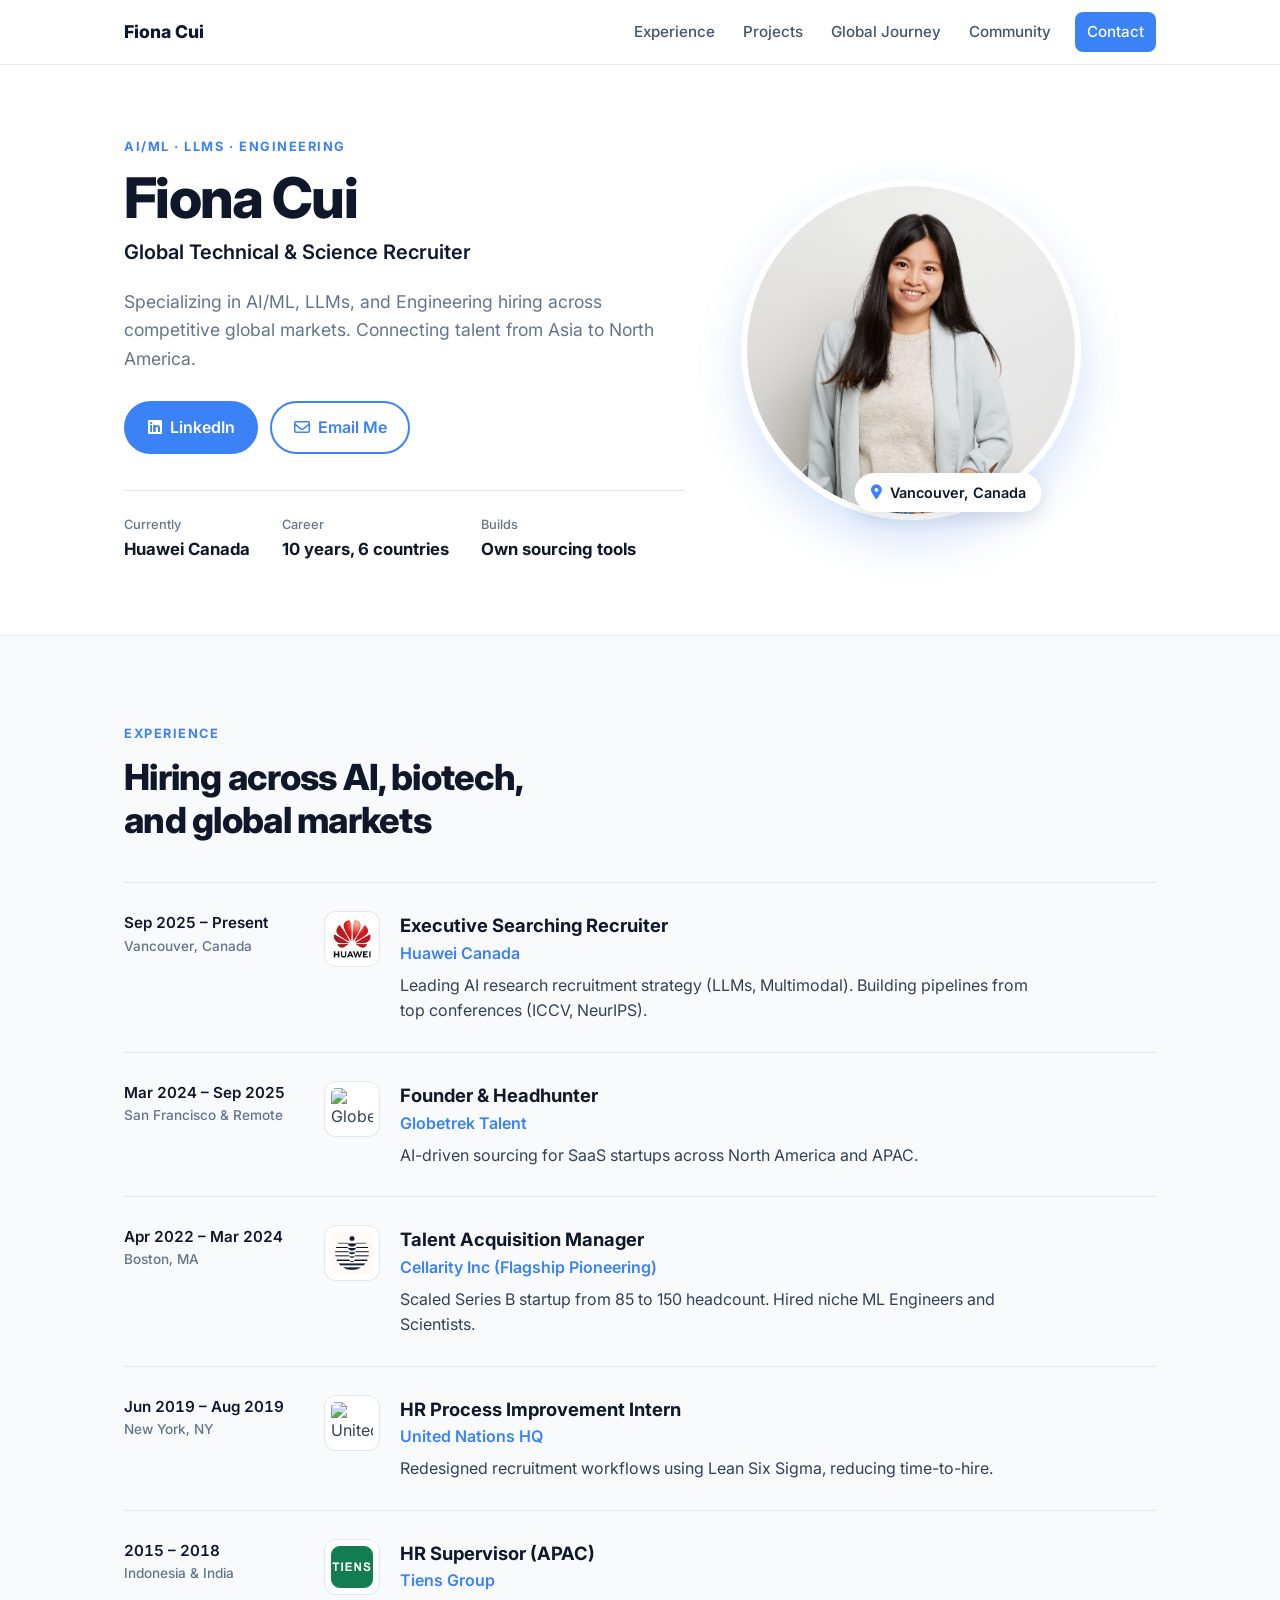
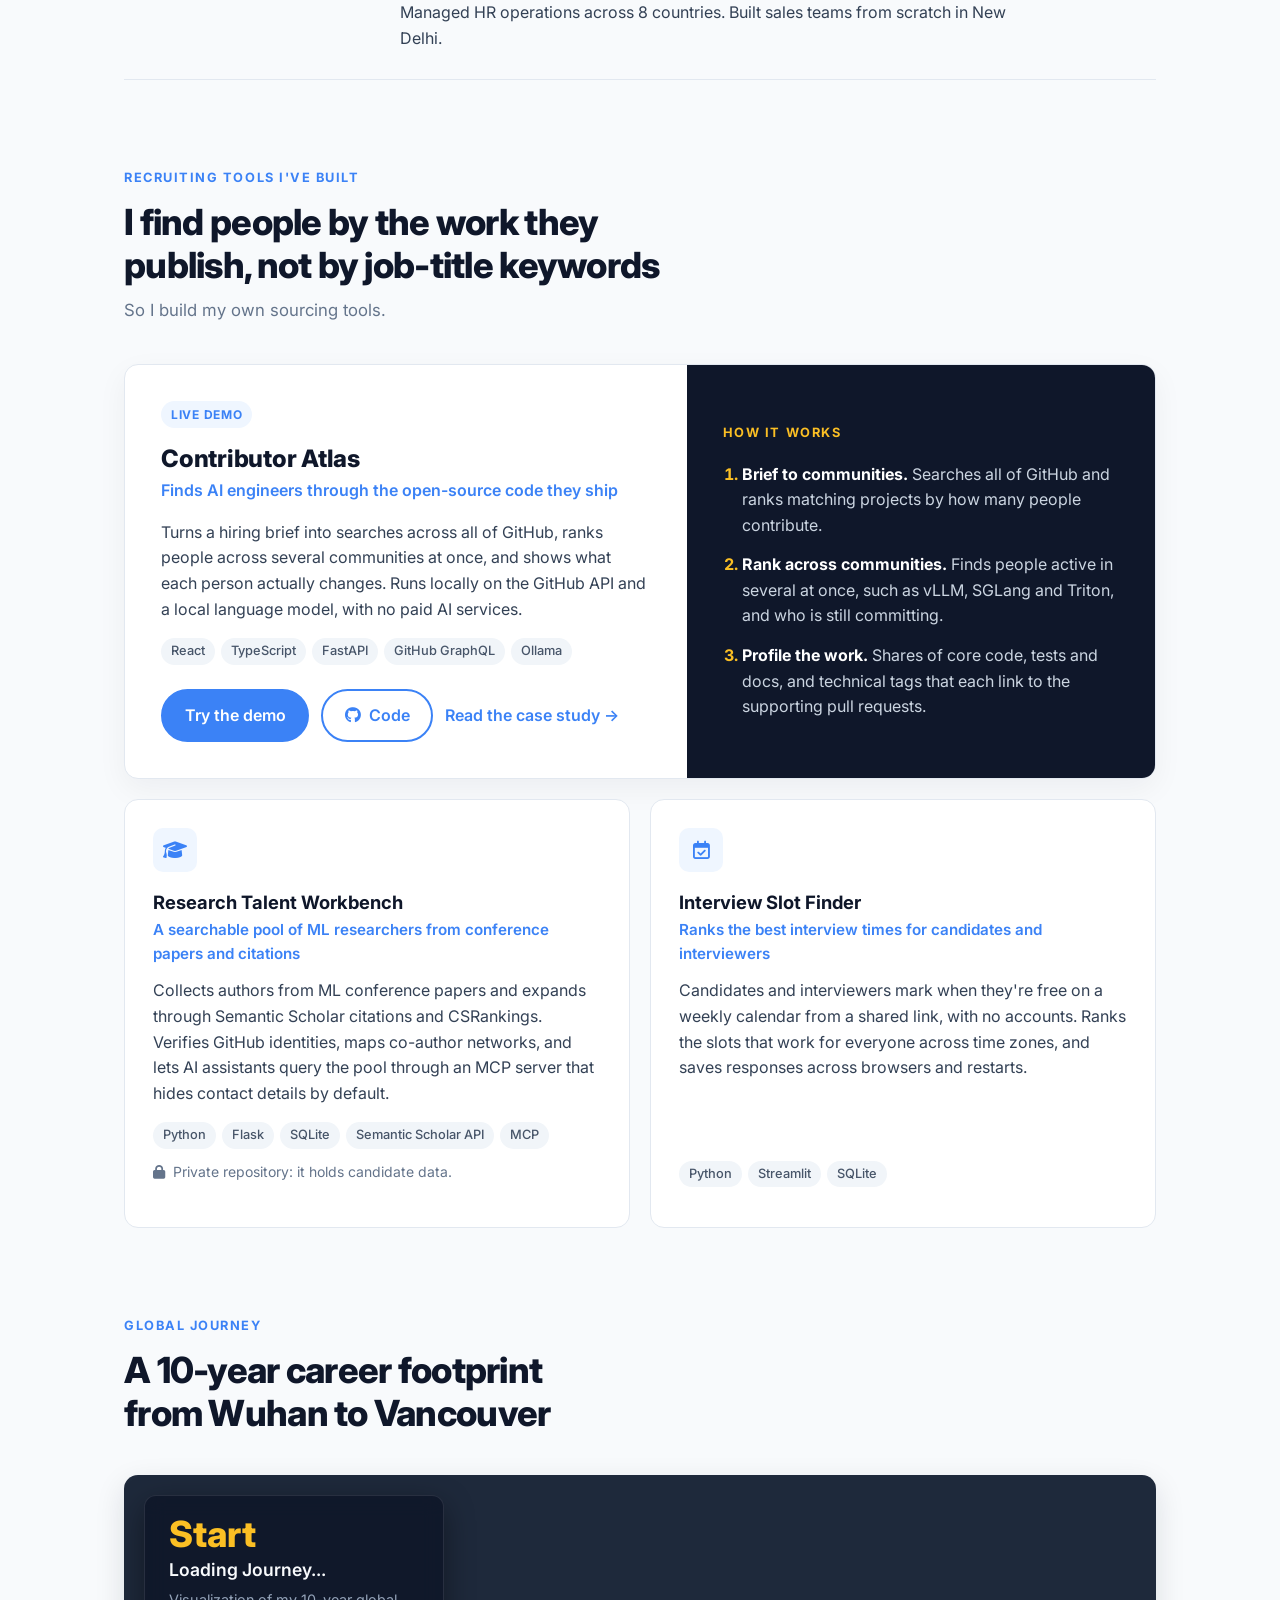
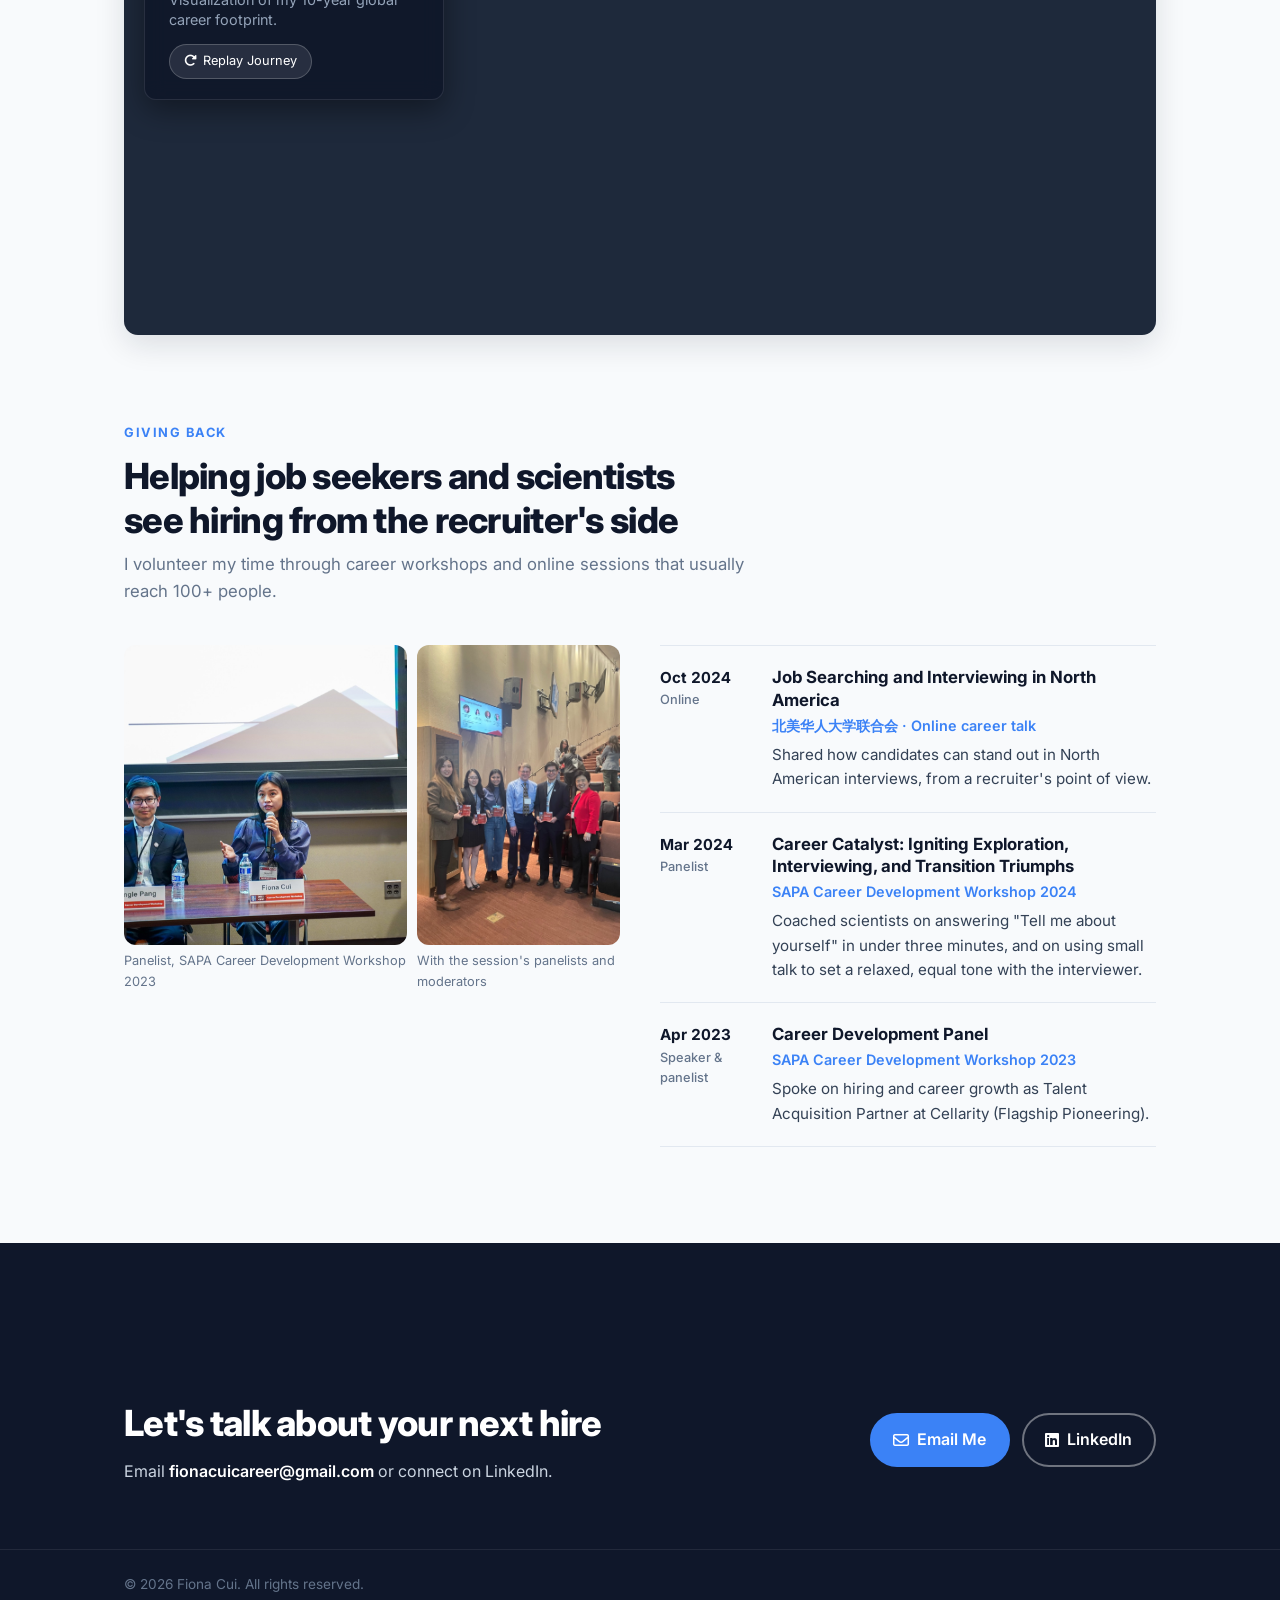
==== index.html @ a7c77e53 "Redesign site layout for clarity Two-column hero with role, key facts and contact actions; experienc" ====
<!DOCTYPE html>
<html lang="en">
<head>
    <meta charset="UTF-8">
    <meta name="viewport" content="width=device-width, initial-scale=1.0">
    <title>Fiona Cui | Global Technical Recruiter</title>
    <meta name="description" content="Fiona Cui, global technical and science recruiter for AI/ML, LLM and engineering roles, connecting talent from Asia to North America.">

    <!-- Leaflet CSS (地图引擎) -->
    <link rel="stylesheet" href="https://unpkg.com/leaflet@1.9.4/dist/leaflet.css" />
    <!-- Font Awesome (图标库) -->
    <link rel="stylesheet" href="https://cdnjs.cloudflare.com/ajax/libs/font-awesome/6.4.0/css/all.min.css">
    <!-- Google Fonts (字体) -->
    <link href="https://fonts.googleapis.com/css2?family=Inter:wght@400;500;600;700;800&display=swap" rel="stylesheet">

    <style>
        /* 版式：左对齐的单栏阅读流，最宽 1080px；各节用小标签 + 标题开头，卡片只用于项目 */
        :root {
            --primary: #3b82f6;      /* 科技蓝 */
            --primary-dark: #2563eb;
            --primary-soft: #eff6ff;
            --gold: #fbbf24;         /* 轨迹金 */
            --ink: #0f172a;          /* 标题 */
            --text: #334155;         /* 正文 */
            --muted: #64748b;        /* 次要文字 */
            --line: #e2e8f0;         /* 分隔线 */
            --surface: #ffffff;
            --page: #f8fafc;
            --dark-bg: #0f172a;
            --radius: 14px;
        }

        * { margin: 0; padding: 0; box-sizing: border-box; }
        html { scroll-behavior: smooth; scroll-padding-top: 72px; }
        body { font-family: 'Inter', -apple-system, 'Segoe UI', sans-serif; color: var(--text); background: var(--page); line-height: 1.6; font-size: 16px; }
        a { color: inherit; }
        a:focus-visible, button:focus-visible { outline: 3px solid var(--primary); outline-offset: 3px; border-radius: 6px; }
        img { max-width: 100%; }

        .wrap { max-width: 1080px; margin: 0 auto; padding-left: max(24px, env(safe-area-inset-left, 0px)); padding-right: max(24px, env(safe-area-inset-right, 0px)); }

        /* 导航栏 */
        nav { position: sticky; top: 0; z-index: 1000; background: rgba(255,255,255,0.92); backdrop-filter: blur(10px); border-bottom: 1px solid var(--line); }
        nav .wrap { display: flex; align-items: center; justify-content: space-between; gap: 16px; height: 64px; }
        .logo { font-weight: 800; font-size: 1.1rem; color: var(--ink); text-decoration: none; white-space: nowrap; }
        .nav-links { display: flex; align-items: center; gap: 4px; }
        .nav-links a { padding: 8px 12px; border-radius: 8px; color: #475569; font-size: 0.95rem; font-weight: 500; text-decoration: none; white-space: nowrap; transition: background 0.2s, color 0.2s; }
        .nav-links a:hover { color: var(--primary); background: var(--primary-soft); }
        .nav-links a.nav-cta { margin-left: 8px; color: white; background: var(--primary); }
        .nav-links a.nav-cta:hover { color: white; background: var(--primary-dark); }

        /* 按钮 */
        .btn { display: inline-flex; align-items: center; gap: 8px; padding: 0.75rem 1.35rem; border: 2px solid var(--primary); border-radius: 50px; color: white; background: var(--primary); font-weight: 600; text-decoration: none; transition: background 0.2s, transform 0.2s; }
        .btn:hover { background: var(--primary-dark); border-color: var(--primary-dark); transform: translateY(-2px); }
        .btn-outline { color: var(--primary); background: transparent; }
        .btn-outline:hover { color: white; }
        .text-link { color: var(--primary); font-weight: 600; text-decoration: none; }
        .text-link:hover { text-decoration: underline; }

        /* 第一屏 */
        .hero { background: var(--surface); border-bottom: 1px solid var(--line); }
        .hero .wrap { display: grid; grid-template-columns: 1.35fr 1fr; align-items: center; gap: 56px; padding-top: 72px; padding-bottom: 72px; }
        .eyebrow { display: block; margin-bottom: 0.75rem; color: var(--primary); font-size: 0.8rem; font-weight: 700; letter-spacing: 0.12em; text-transform: uppercase; }
        .hero h1 { margin-bottom: 0.5rem; color: var(--ink); font-size: clamp(2.5rem, 5vw, 3.5rem); font-weight: 800; line-height: 1.05; letter-spacing: -0.03em; }
        .hero .role { margin-bottom: 1.25rem; color: var(--ink); font-size: 1.25rem; font-weight: 600; }
        .hero .lede { max-width: 34rem; margin-bottom: 1.75rem; color: var(--muted); font-size: 1.1rem; }
        .hero-actions { display: flex; flex-wrap: wrap; gap: 12px; margin-bottom: 2.25rem; }
        .facts { display: grid; grid-template-columns: repeat(3, auto); justify-content: start; gap: 32px; padding-top: 1.5rem; border-top: 1px solid var(--line); }
        .facts dt { color: var(--muted); font-size: 0.8rem; font-weight: 500; }
        .facts dd { color: var(--ink); font-size: 1.05rem; font-weight: 700; }
        .hero-photo { position: relative; justify-self: center; }
        .hero-photo img { display: block; width: min(340px, 100%); aspect-ratio: 1; object-fit: cover; border: 6px solid white; border-radius: 50%; box-shadow: 0 20px 45px rgba(59, 130, 246, 0.22); }
        .hero-photo .location { position: absolute; left: 50%; bottom: 8px; transform: translateX(-50%); display: inline-flex; align-items: center; gap: 8px; padding: 8px 16px; border-radius: 50px; color: var(--ink); background: white; box-shadow: 0 6px 20px rgba(15, 23, 42, 0.12); font-size: 0.9rem; font-weight: 600; white-space: nowrap; }
        .hero-photo .location i { color: var(--primary); }

        /* 通用小节 */
        section { padding-top: 88px; padding-bottom: 0; }
        .section-head { max-width: 640px; margin-bottom: 2.5rem; }
        .section-head h2 { margin-bottom: 0.6rem; color: var(--ink); font-size: clamp(1.75rem, 3vw, 2.25rem); font-weight: 800; line-height: 1.2; letter-spacing: -0.02em; text-wrap: balance; }
        .section-head p { color: var(--muted); font-size: 1.05rem; }

        /* 工作经历：日期在左，内容在右 */
        .timeline { border-top: 1px solid var(--line); }
        .job { display: grid; grid-template-columns: 180px 56px 1fr; gap: 20px; padding: 28px 0; border-bottom: 1px solid var(--line); }
        .job-date { color: var(--ink); font-size: 0.95rem; font-weight: 600; font-variant-numeric: tabular-nums; }
        .job-date small { display: block; color: var(--muted); font-size: 0.85rem; font-weight: 500; }
        .company-logo { width: 56px; height: 56px; padding: 6px; object-fit: contain; border: 1px solid var(--line); border-radius: 12px; background: white; }
        .job h3 { color: var(--ink); font-size: 1.15rem; font-weight: 700; }
        .job h4 { margin-bottom: 0.4rem; color: var(--primary); font-size: 1rem; font-weight: 600; }
        .job p { max-width: 40rem; }

        /* 项目 */
        .project-feature { display: grid; grid-template-columns: 1.2fr 1fr; overflow: hidden; margin-bottom: 20px; border: 1px solid var(--line); border-radius: var(--radius); background: var(--surface); box-shadow: 0 10px 30px rgba(15, 23, 42, 0.05); }
        .project-feature .project-body { padding: 36px; }
        .project-feature aside { display: flex; flex-direction: column; justify-content: center; gap: 18px; padding: 36px; color: #cbd5e1; background: var(--dark-bg); }
        .project-feature aside h4 { color: var(--gold); font-size: 0.8rem; letter-spacing: 0.12em; text-transform: uppercase; }
        .project-feature aside ol { display: grid; gap: 14px; padding-left: 1.2rem; }
        .project-feature aside li::marker { color: var(--gold); font-weight: 700; }
        .project-feature aside strong { color: white; }
        .badge { display: inline-block; margin-bottom: 0.75rem; padding: 4px 10px; border-radius: 50px; color: var(--primary); background: var(--primary-soft); font-size: 0.75rem; font-weight: 700; letter-spacing: 0.06em; text-transform: uppercase; }
        .project-body h3 { color: var(--ink); font-size: 1.5rem; font-weight: 800; letter-spacing: -0.01em; }
        .project-body .tagline { margin-bottom: 1rem; color: var(--primary); font-weight: 600; }
        .project-body p { margin-bottom: 1rem; }
        .project-tags { display: flex; flex-wrap: wrap; gap: 6px; margin-bottom: 1.5rem; }
        .project-tags span { padding: 3px 10px; border-radius: 50px; color: #475569; background: #f1f5f9; font-size: 0.8rem; font-weight: 500; }
        .project-links { display: flex; flex-wrap: wrap; align-items: center; gap: 12px; }
        .project-grid { display: grid; grid-template-columns: 1fr 1fr; gap: 20px; }
        .project-card { display: flex; flex-direction: column; padding: 28px; border: 1px solid var(--line); border-radius: var(--radius); background: var(--surface); }
        .project-card .project-icon { display: grid; place-items: center; width: 44px; height: 44px; margin-bottom: 1rem; border-radius: 10px; color: var(--primary); background: var(--primary-soft); font-size: 1.2rem; }
        .project-card h3 { color: var(--ink); font-size: 1.15rem; font-weight: 700; }
        .project-card .tagline { margin-bottom: 0.75rem; color: var(--primary); font-size: 0.95rem; font-weight: 600; }
        .project-card p { margin-bottom: 1rem; }
        .project-card .project-tags { margin-top: auto; margin-bottom: 0.75rem; }
        .project-note { color: var(--muted); font-size: 0.875rem; }
        .project-note i { margin-right: 4px; }

        /* 职业足迹地图 */
        .map-card { position: relative; overflow: hidden; border-radius: var(--radius); background: #1e293b; box-shadow: 0 10px 30px rgba(15, 23, 42, 0.12); }
        #map { height: 460px; width: 100%; z-index: 1; }
        .map-overlay { position: absolute; top: 20px; left: 20px; z-index: 1000; width: 300px; padding: 1.25rem 1.5rem; border: 1px solid rgba(255,255,255,0.1); border-radius: 12px; color: white; background: rgba(15, 23, 42, 0.9); backdrop-filter: blur(10px); box-shadow: 0 10px 30px rgba(0,0,0,0.4); }
        .overlay-year { display: block; margin-bottom: 4px; color: var(--gold); font-size: 2.25rem; font-weight: 800; line-height: 1; }
        .overlay-loc { margin-bottom: 6px; color: #f8fafc; font-size: 1.1rem; font-weight: 600; }
        .overlay-desc { color: #94a3b8; font-size: 0.9rem; line-height: 1.4; }
        .replay-btn { display: inline-flex; align-items: center; gap: 6px; margin-top: 14px; padding: 6px 14px; border: 1px solid rgba(255,255,255,0.2); border-radius: 20px; color: white; background: rgba(255,255,255,0.1); font: inherit; font-size: 0.8rem; cursor: pointer; transition: 0.2s; }
        .replay-btn:hover { border-color: var(--primary); background: var(--primary); }

        /* 社区回馈 */
        .community { display: grid; grid-template-columns: 1fr 1fr; align-items: start; gap: 40px; }
        .talk-photos { display: grid; grid-template-columns: 1.4fr 1fr; gap: 10px; }
        .talk-photos figure { min-width: 0; }
        .talk-photos img { display: block; width: 100%; height: 300px; object-fit: cover; border-radius: 12px; }
        .talk-photos figcaption { margin-top: 6px; color: var(--muted); font-size: 0.8rem; }
        .talk-list { border-top: 1px solid var(--line); }
        .talk-item { display: grid; grid-template-columns: 96px 1fr; gap: 16px; padding: 20px 0; border-bottom: 1px solid var(--line); }
        .talk-date { color: var(--ink); font-size: 0.95rem; font-weight: 700; font-variant-numeric: tabular-nums; }
        .talk-date small { display: block; color: var(--muted); font-size: 0.8rem; font-weight: 500; }
        .talk-item h3 { color: var(--ink); font-size: 1.05rem; font-weight: 700; line-height: 1.35; }
        .talk-item h4 { margin: 2px 0 0.4rem; color: var(--primary); font-size: 0.9rem; font-weight: 600; }
        .talk-item p { font-size: 0.95rem; }

        /* 联系 + 页脚 */
        .contact { margin-top: 96px; color: #cbd5e1; background: var(--dark-bg); }
        .contact .wrap { display: flex; flex-wrap: wrap; align-items: center; justify-content: space-between; gap: 24px; padding-top: 64px; padding-bottom: 64px; }
        .contact h2 { margin-bottom: 0.4rem; color: white; font-size: clamp(1.75rem, 3vw, 2.25rem); font-weight: 800; letter-spacing: -0.02em; }
        .contact .email { color: white; font-weight: 600; user-select: all; }
        .contact .btn-outline { color: white; border-color: rgba(255,255,255,0.4); }
        .contact .btn-outline:hover { border-color: white; background: rgba(255,255,255,0.1); }
        footer { padding: 24px 0 calc(24px + env(safe-area-inset-bottom, 0px)); color: #64748b; background: var(--dark-bg); border-top: 1px solid rgba(255,255,255,0.08); font-size: 0.85rem; }

        @media (max-width: 900px) {
            .hero .wrap { grid-template-columns: 1fr; gap: 40px; padding-top: 48px; padding-bottom: 56px; }
            .hero-photo { grid-row: 1; }
            .hero-photo img { width: 220px; }
            .project-feature, .project-grid, .community { grid-template-columns: 1fr; }
            .job { grid-template-columns: 56px 1fr; }
            .job-date { grid-column: 1 / -1; }
        }
        @media (max-width: 640px) {
            .wrap { padding-left: max(16px, env(safe-area-inset-left, 0px)); padding-right: max(16px, env(safe-area-inset-right, 0px)); }
            nav .wrap { height: auto; padding-top: 10px; padding-bottom: 10px; flex-direction: column; align-items: stretch; gap: 6px; }
            .nav-links { overflow-x: auto; scrollbar-width: none; margin: 0 -6px; }
            .nav-links::-webkit-scrollbar { display: none; }
            .nav-links a { padding: 6px 10px; font-size: 0.9rem; }
            html { scroll-padding-top: 104px; }
            .facts { grid-template-columns: 1fr 1fr; gap: 16px 24px; }
            section { padding-top: 64px; }
            .project-feature .project-body, .project-feature aside, .project-card { padding: 24px; }
            #map { height: 380px; }
            .map-overlay { top: auto; bottom: 0; left: 0; right: 0; width: auto; border-radius: 0; padding: 1rem; }
            .talk-photos { grid-template-columns: 1fr; }
            .talk-photos img { height: 220px; }
            .talk-item { grid-template-columns: 1fr; gap: 4px; }
        }
        @media (prefers-reduced-motion: reduce) {
            html { scroll-behavior: auto; }
            .btn { transition: none; }
            .btn:hover { transform: none; }
        }
    </style>
</head>
<body>

    <nav aria-label="Main">
        <div class="wrap">
            <a class="logo" href="#top">Fiona Cui</a>
            <div class="nav-links">
                <a href="#experience">Experience</a>
                <a href="#projects">Projects</a>
                <a href="#journey">Global Journey</a>
                <a href="#community">Community</a>
                <a href="#contact" class="nav-cta">Contact</a>
            </div>
        </div>
    </nav>

    <header class="hero" id="top">
        <div class="wrap">
            <div>
                <span class="eyebrow">AI/ML · LLMs · Engineering</span>
                <h1>Fiona Cui</h1>
                <p class="role">Global Technical &amp; Science Recruiter</p>
                <p class="lede">Specializing in AI/ML, LLMs, and Engineering hiring across competitive global markets. Connecting talent from Asia to North America.</p>
                <div class="hero-actions">
                    <a href="https://www.linkedin.com/in/xiaoju-cui-04001694/" target="_blank" rel="noopener" class="btn"><i class="fa-brands fa-linkedin"></i> LinkedIn</a>
                    <a href="mailto:fionacuicareer@gmail.com" class="btn btn-outline"><i class="fa-regular fa-envelope"></i> Email Me</a>
                </div>
                <dl class="facts">
                    <div><dt>Currently</dt><dd>Huawei Canada</dd></div>
                    <div><dt>Career</dt><dd>10 years, 6 countries</dd></div>
                    <div><dt>Builds</dt><dd>Own sourcing tools</dd></div>
                </dl>
            </div>
            <div class="hero-photo">
                <img src="profile.jpg" alt="Portrait of Fiona Cui">
                <span class="location"><i class="fa-solid fa-location-dot"></i> Vancouver, Canada</span>
            </div>
        </div>
    </header>

    <main>
        <section id="experience" class="wrap">
            <div class="section-head">
                <span class="eyebrow">Experience</span>
                <h2>Hiring across AI, biotech, and global markets</h2>
            </div>
            <div class="timeline">
                <article class="job">
                    <div class="job-date">Sep 2025 – Present<small>Vancouver, Canada</small></div>
                    <img src="images/logo-huawei.png" alt="Huawei logo" class="company-logo">
                    <div>
                        <h3>Executive Searching Recruiter</h3>
                        <h4>Huawei Canada</h4>
                        <p>Leading AI research recruitment strategy (LLMs, Multimodal). Building pipelines from top conferences (ICCV, NeurIPS).</p>
                    </div>
                </article>
                <article class="job">
                    <div class="job-date">Mar 2024 – Sep 2025<small>San Francisco &amp; Remote</small></div>
                    <img src="https://ui-avatars.com/api/?name=Globetrek&background=3b82f6&color=fff" alt="Globetrek Talent logo" class="company-logo">
                    <div>
                        <h3>Founder &amp; Headhunter</h3>
                        <h4>Globetrek Talent</h4>
                        <p>AI-driven sourcing for SaaS startups across North America and APAC.</p>
                    </div>
                </article>
                <article class="job">
                    <div class="job-date">Apr 2022 – Mar 2024<small>Boston, MA</small></div>
                    <img src="images/logo-cellarity.png" alt="Cellarity logo" class="company-logo">
                    <div>
                        <h3>Talent Acquisition Manager</h3>
                        <h4>Cellarity Inc (Flagship Pioneering)</h4>
                        <p>Scaled Series B startup from 85 to 150 headcount. Hired niche ML Engineers and Scientists.</p>
                    </div>
                </article>
                <article class="job">
                    <div class="job-date">Jun 2019 – Aug 2019<small>New York, NY</small></div>
                    <img src="https://upload.wikimedia.org/wikipedia/commons/2/2f/Flag_of_the_United_Nations.svg" alt="United Nations flag" class="company-logo">
                    <div>
                        <h3>HR Process Improvement Intern</h3>
                        <h4>United Nations HQ</h4>
                        <p>Redesigned recruitment workflows using Lean Six Sigma, reducing time-to-hire.</p>
                    </div>
                </article>
                <article class="job">
                    <div class="job-date">2015 – 2018<small>Indonesia &amp; India</small></div>
                    <img src="images/logo-tiens.png" alt="Tiens Group logo" class="company-logo">
                    <div>
                        <h3>HR Supervisor (APAC)</h3>
                        <h4>Tiens Group</h4>
                        <p>Managed HR operations across 8 countries. Built sales teams from scratch in New Delhi.</p>
                    </div>
                </article>
            </div>
        </section>

        <section id="projects" class="wrap">
            <div class="section-head">
                <span class="eyebrow">Recruiting tools I've built</span>
                <h2>I find people by the work they publish, not by job-title keywords</h2>
                <p>So I build my own sourcing tools.</p>
            </div>

            <article class="project-feature">
                <div class="project-body">
                    <span class="badge">Live demo</span>
                    <h3>Contributor Atlas</h3>
                    <p class="tagline">Finds AI engineers through the open-source code they ship</p>
                    <p>Turns a hiring brief into searches across all of GitHub, ranks people across several communities at once, and shows what each person actually changes. Runs locally on the GitHub API and a local language model, with no paid AI services.</p>
                    <div class="project-tags"><span>React</span><span>TypeScript</span><span>FastAPI</span><span>GitHub GraphQL</span><span>Ollama</span></div>
                    <div class="project-links">
                        <a href="contributor-atlas/" class="btn">Try the demo</a>
                        <a href="https://github.com/FionaCuilike/Contributor-Atlas" target="_blank" rel="noopener" class="btn btn-outline"><i class="fa-brands fa-github"></i> Code</a>
                        <a href="contributor-atlas/case-study.html" class="text-link">Read the case study →</a>
                    </div>
                </div>
                <aside>
                    <h4>How it works</h4>
                    <ol>
                        <li><strong>Brief to communities.</strong> Searches all of GitHub and ranks matching projects by how many people contribute.</li>
                        <li><strong>Rank across communities.</strong> Finds people active in several at once, such as vLLM, SGLang and Triton, and who is still committing.</li>
                        <li><strong>Profile the work.</strong> Shares of core code, tests and docs, and technical tags that each link to the supporting pull requests.</li>
                    </ol>
                </aside>
            </article>

            <div class="project-grid">
                <article class="project-card">
                    <div class="project-icon"><i class="fa-solid fa-graduation-cap"></i></div>
                    <h3>Research Talent Workbench</h3>
                    <p class="tagline">A searchable pool of ML researchers from conference papers and citations</p>
                    <p>Collects authors from ML conference papers and expands through Semantic Scholar citations and CSRankings. Verifies GitHub identities, maps co-author networks, and lets AI assistants query the pool through an MCP server that hides contact details by default.</p>
                    <div class="project-tags"><span>Python</span><span>Flask</span><span>SQLite</span><span>Semantic Scholar API</span><span>MCP</span></div>
                    <p class="project-note"><i class="fa-solid fa-lock"></i> Private repository: it holds candidate data.</p>
                </article>
                <article class="project-card">
                    <div class="project-icon"><i class="fa-regular fa-calendar-check"></i></div>
                    <h3>Interview Slot Finder</h3>
                    <p class="tagline">Ranks the best interview times for candidates and interviewers</p>
                    <p>Candidates and interviewers mark when they're free on a weekly calendar from a shared link, with no accounts. Ranks the slots that work for everyone across time zones, and saves responses across browsers and restarts.</p>
                    <div class="project-tags"><span>Python</span><span>Streamlit</span><span>SQLite</span></div>
                </article>
            </div>
        </section>

        <section id="journey" class="wrap">
            <div class="section-head">
                <span class="eyebrow">Global journey</span>
                <h2>A 10-year career footprint from Wuhan to Vancouver</h2>
            </div>
            <div class="map-card">
                <div id="map" role="img" aria-label="Animated map of Fiona Cui's career path from Wuhan through Thailand, India, Indonesia, New York, Michigan, Boston and San Francisco to Vancouver"></div>
                <!-- 浮动仪表盘 -->
                <div class="map-overlay" aria-live="polite">
                    <span class="overlay-year" id="disp-year">Start</span>
                    <div class="overlay-loc" id="disp-loc">Loading Journey...</div>
                    <div class="overlay-desc" id="disp-desc">Visualization of my 10-year global career footprint.</div>
                    <button class="replay-btn" onclick="animateJourney()"><i class="fa-solid fa-rotate-right"></i> Replay Journey</button>
                </div>
            </div>
        </section>

        <section id="community" class="wrap">
            <div class="section-head">
                <span class="eyebrow">Giving back</span>
                <h2>Helping job seekers and scientists see hiring from the recruiter's side</h2>
                <p>I volunteer my time through career workshops and online sessions that usually reach 100+ people.</p>
            </div>
            <div class="community">
                <div class="talk-photos">
                    <figure>
                        <img src="images/sapa-2023-panel.jpg" alt="Fiona Cui speaking on a panel at the SAPA Career Development Workshop 2023" loading="lazy">
                        <figcaption>Panelist, SAPA Career Development Workshop 2023</figcaption>
                    </figure>
                    <figure>
                        <img src="images/sapa-2023-group.jpg" alt="Fiona Cui with fellow panelists and moderators at the SAPA Career Development Workshop 2023" loading="lazy">
                        <figcaption>With the session's panelists and moderators</figcaption>
                    </figure>
                </div>
                <div class="talk-list">
                    <article class="talk-item">
                        <span class="talk-date">Oct 2024<small>Online</small></span>
                        <div>
                            <h3>Job Searching and Interviewing in North America</h3>
                            <h4>北美华人大学联合会 · Online career talk</h4>
                            <p>Shared how candidates can stand out in North American interviews, from a recruiter's point of view.</p>
                        </div>
                    </article>
                    <article class="talk-item">
                        <span class="talk-date">Mar 2024<small>Panelist</small></span>
                        <div>
                            <h3>Career Catalyst: Igniting Exploration, Interviewing, and Transition Triumphs</h3>
                            <h4>SAPA Career Development Workshop 2024</h4>
                            <p>Coached scientists on answering "Tell me about yourself" in under three minutes, and on using small talk to set a relaxed, equal tone with the interviewer.</p>
                        </div>
                    </article>
                    <article class="talk-item">
                        <span class="talk-date">Apr 2023<small>Speaker &amp; panelist</small></span>
                        <div>
                            <h3>Career Development Panel</h3>
                            <h4>SAPA Career Development Workshop 2023</h4>
                            <p>Spoke on hiring and career growth as Talent Acquisition Partner at Cellarity (Flagship Pioneering).</p>
                        </div>
                    </article>
                </div>
            </div>
        </section>
    </main>

    <section class="contact" id="contact" aria-label="Contact">
        <div class="wrap">
            <div>
                <h2>Let's talk about your next hire</h2>
                <p>Email <span class="email">fionacuicareer@gmail.com</span> or connect on LinkedIn.</p>
            </div>
            <div class="hero-actions" style="margin-bottom: 0;">
                <a href="mailto:fionacuicareer@gmail.com" class="btn"><i class="fa-regular fa-envelope"></i> Email Me</a>
                <a href="https://www.linkedin.com/in/xiaoju-cui-04001694/" target="_blank" rel="noopener" class="btn btn-outline"><i class="fa-brands fa-linkedin"></i> LinkedIn</a>
            </div>
        </div>
    </section>
    <footer>
        <div class="wrap">© 2026 Fiona Cui. All rights reserved.</div>
    </footer>

    <!-- 脚本区域 -->
    <script src="https://unpkg.com/leaflet@1.9.4/dist/leaflet.js"></script>
    <script>
        // 1. 初始化地图 (限制缩放，保持深色风格)
        var map = L.map('map', {
            center: [25, 170], // 调整中心点以便看到亚洲和北美
            zoom: 2,
            zoomControl: false,
            scrollWheelZoom: false
        });

        // 2. 加载深色地图瓦片 (Esri Dark Gray Canvas，无需 API key；CARTO 现在要求 key)
        L.tileLayer('https://server.arcgisonline.com/ArcGIS/rest/services/Canvas/World_Dark_Gray_Base/MapServer/tile/{z}/{y}/{x}', {
            attribution: 'Tiles &copy; Esri &mdash; Esri, HERE, Garmin, &copy; OpenStreetMap contributors',
            maxZoom: 16
        }).addTo(map);
        // 地名标注层
        L.tileLayer('https://server.arcgisonline.com/ArcGIS/rest/services/Canvas/World_Dark_Gray_Reference/MapServer/tile/{z}/{y}/{x}', {
            maxZoom: 16
        }).addTo(map);

        // 3. 定义职业路径数据 (按时间顺序)
        const journey = [
            { year: 2014, lat: 30.5928, lng: 114.3055, city: "Wuhan, China", desc: "Graduated from WUST. Started HR journey." },
            { year: 2015, lat: 19.9105, lng: 99.8406, city: "Chiang Rai, Thailand", desc: "Volunteer Teacher. Cross-cultural experience." },
            { year: 2016, lat: 28.6139, lng: 77.2090, city: "New Delhi, India", desc: "Tiens Group. Building teams from 0 to 50." },
            { year: 2018, lat: -6.2088, lng: 106.8456, city: "Jakarta, Indonesia", desc: "Launched Uji Matcha. Entrepreneurship." },
            { year: 2019, lat: 40.7128, lng: -74.0060, city: "New York, USA", desc: "United Nations HQ. HR Process Optimization." },
            { year: 2020, lat: 42.7369, lng: -84.4838, city: "East Lansing, USA", desc: "Michigan State University. Masters Degree." },
            { year: 2021, lat: 42.3601, lng: -71.0589, city: "Boston, USA", desc: "Simcere & Cellarity. Biotech/AI Recruiting." },
            { year: 2024, lat: 37.7749, lng: -122.4194, city: "San Francisco, USA", desc: "Globetrek Talent. AI & Tech Sourcing." },
            { year: 2025, lat: 49.2827, lng: -123.1207, city: "Vancouver, Canada", desc: "Huawei Canada. Executive AI Recruiting." }
        ];

        let markers = [];
        let pathLine = null;
        let timer = null;

        // 4. 动画函数
        function animateJourney() {
            // 重置地图上的标记
            clearTimeout(timer);
            if (pathLine) map.removeLayer(pathLine);
            markers.forEach(m => map.removeLayer(m));
            markers = [];

            const elYear = document.getElementById('disp-year');
            const elLoc = document.getElementById('disp-loc');
            const elDesc = document.getElementById('disp-desc');

            let pathCoords = [];
            let i = 0;

            function nextStep() {
                if (i >= journey.length) return;

                let loc = journey[i];

                // 更新文字面板
                elYear.innerText = loc.year;
                elLoc.innerText = loc.city;
                elDesc.innerText = loc.desc;

                // 添加发光圆点
                let marker = L.circleMarker([loc.lat, loc.lng], {
                    color: '#fbbf24', // 金色边框
                    fillColor: '#fbbf24',
                    fillOpacity: 1,
                    radius: 6
                }).addTo(map);

                // 打开 Popup 气泡
                marker.bindPopup(`<b>${loc.year}</b><br>${loc.city}`).openPopup();
                markers.push(marker);

                // 绘制连线
                pathCoords.push([loc.lat, loc.lng]);

                if (pathLine) map.removeLayer(pathLine);
                pathLine = L.polyline(pathCoords, {
                    color: '#fbbf24',
                    weight: 3,
                    dashArray: '10, 10', // 虚线效果
                    opacity: 0.8
                }).addTo(map);

                // 镜头平移 (Pan)
                map.panTo([loc.lat, loc.lng], {
                    animate: true,
                    duration: 1.2 // 飞行时间
                });

                i++;
                timer = setTimeout(nextStep, 1800); // 每一个地点的停留时间
            }

            nextStep();
        }

        // 地图滚动到可见区域时才开始播放，访客不会错过动画
        const journeyObserver = new IntersectionObserver((entries) => {
            if (entries.some(entry => entry.isIntersecting)) {
                journeyObserver.disconnect();
                animateJourney();
            }
        }, { threshold: 0.4 });
        journeyObserver.observe(document.getElementById('map'));
    </script>
</body>
</html>
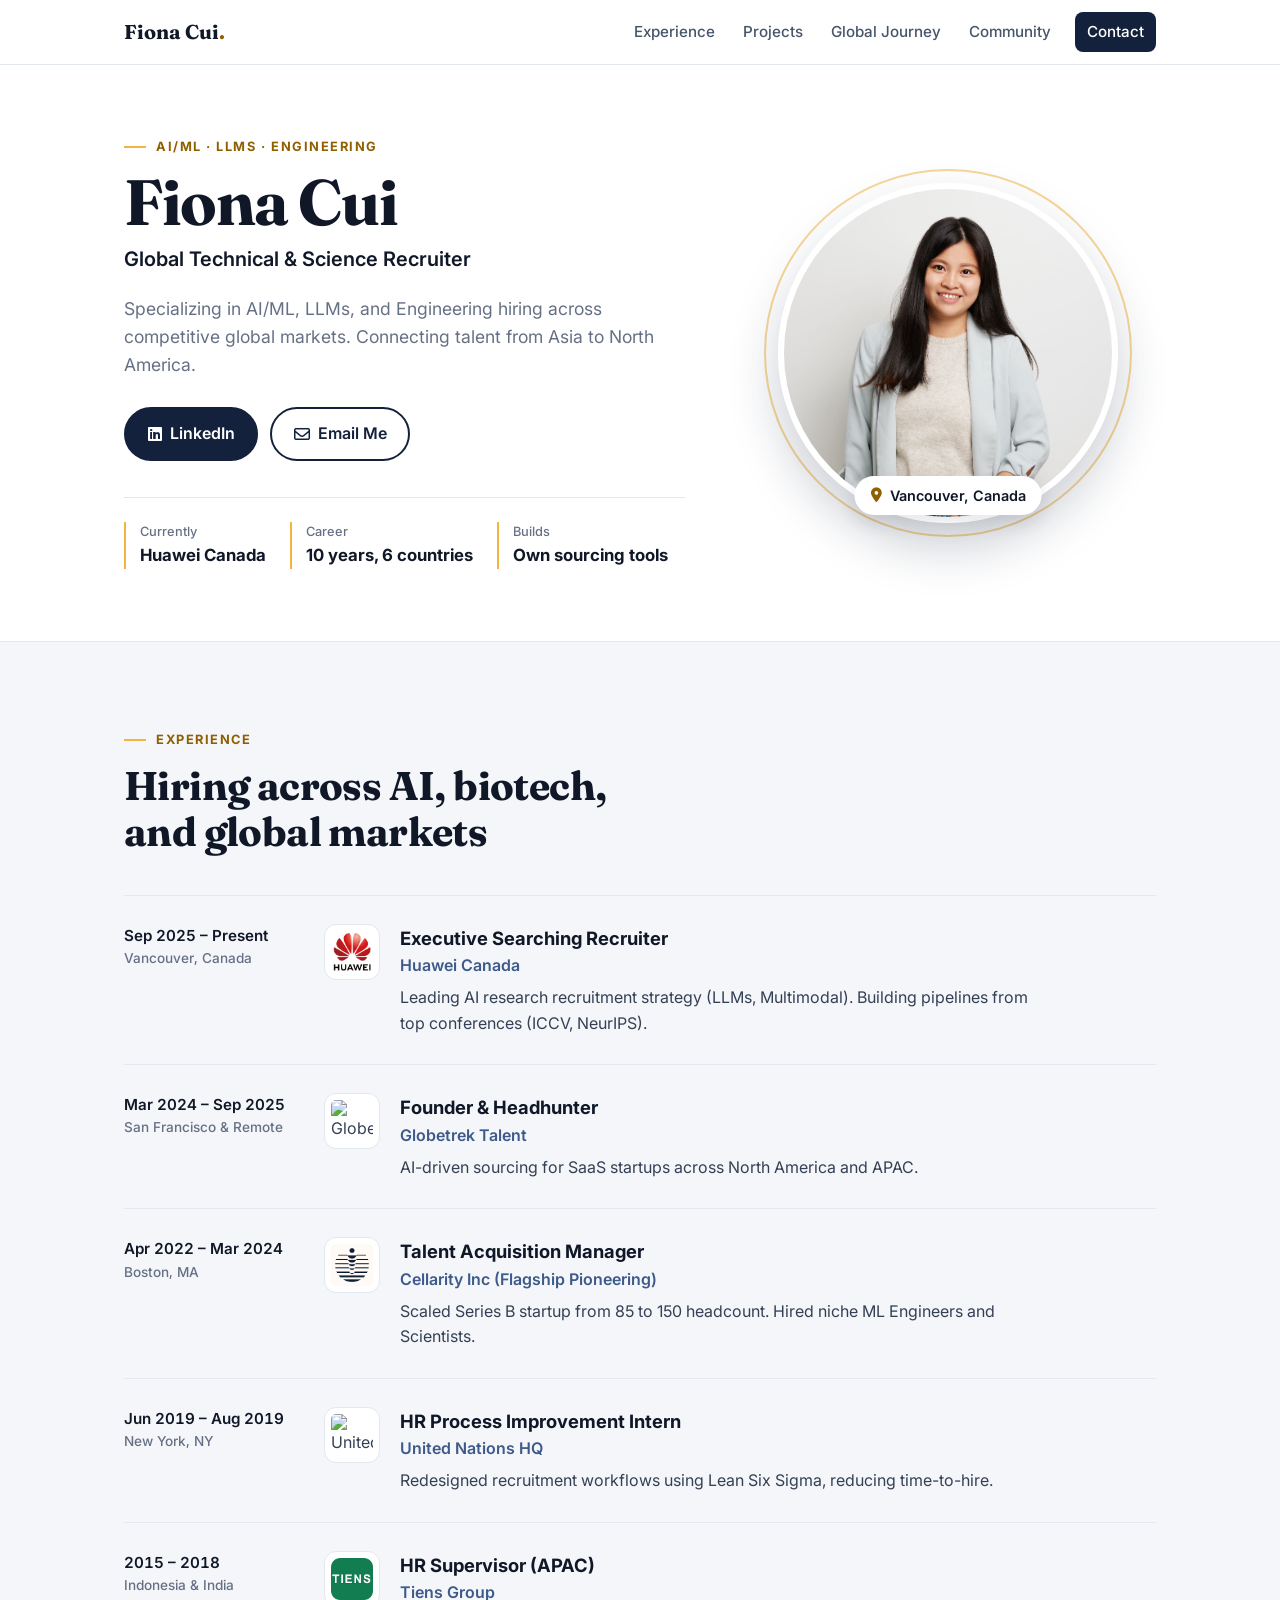
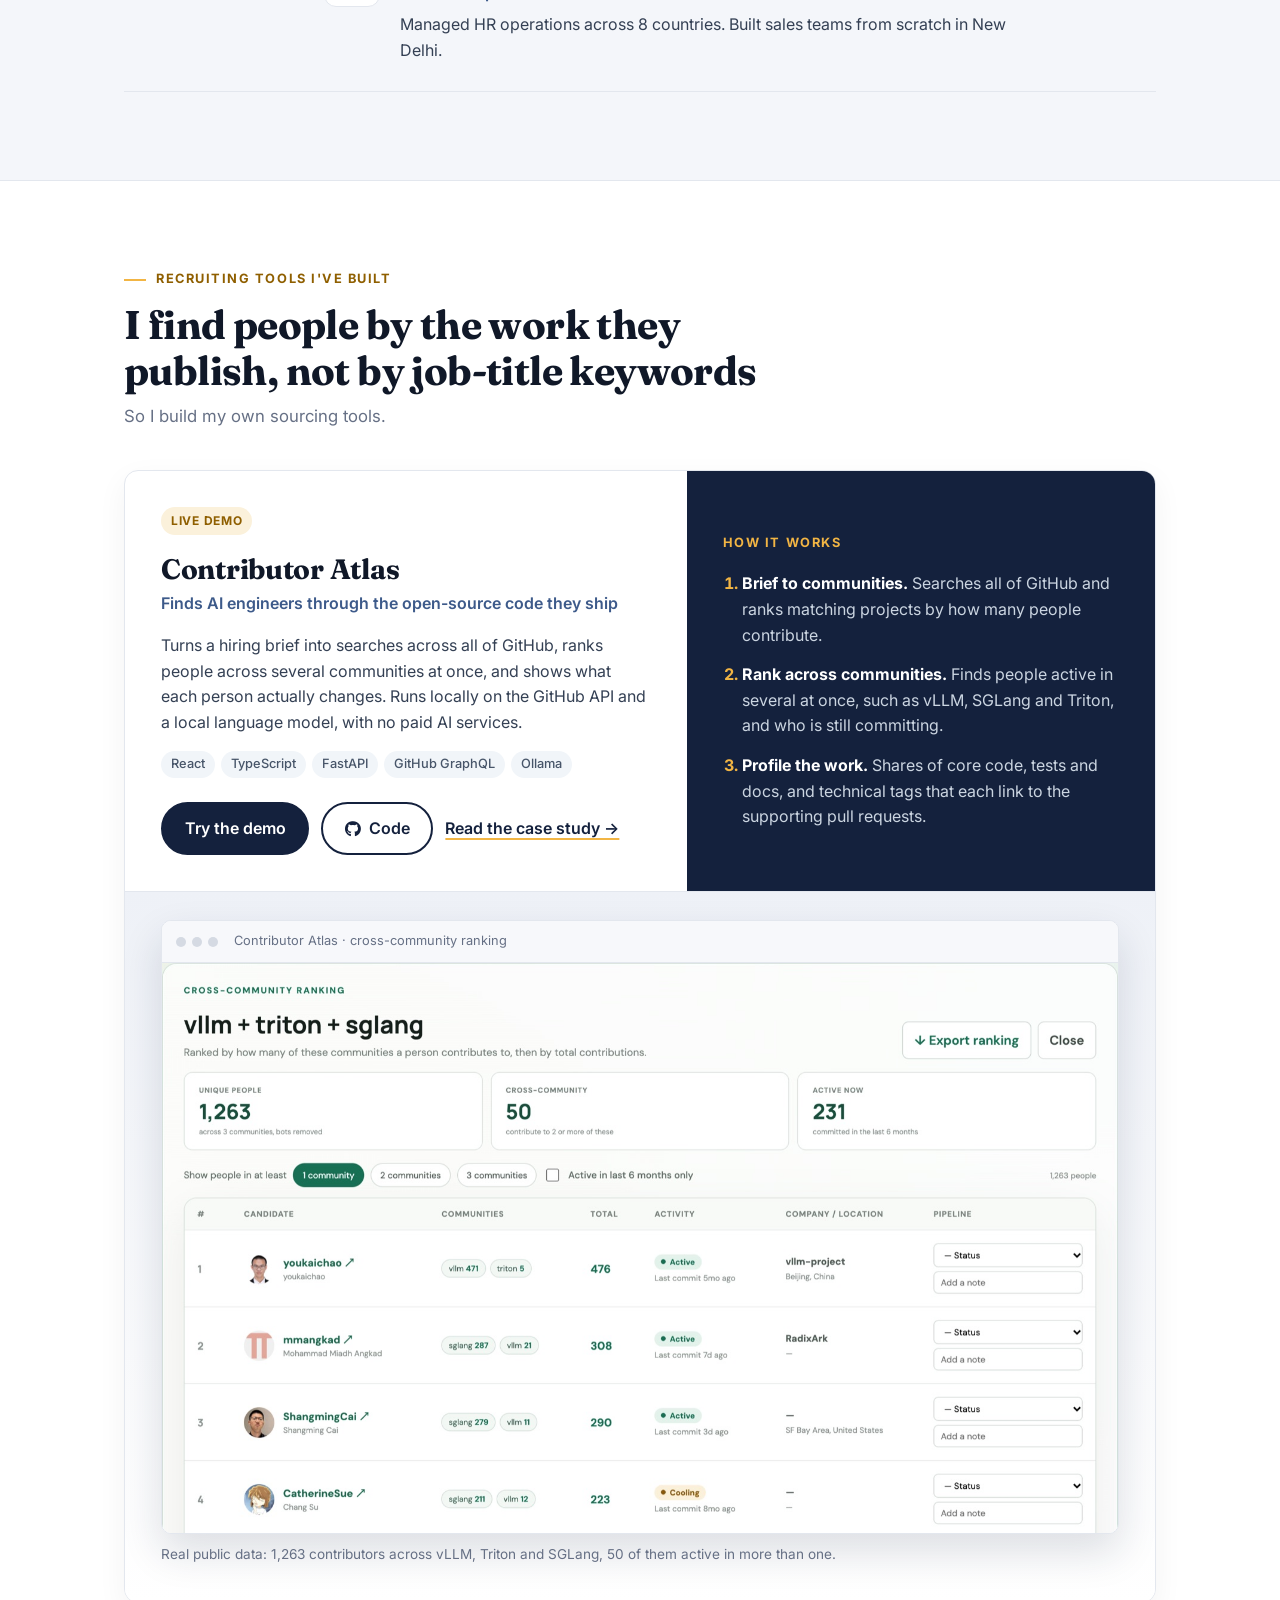
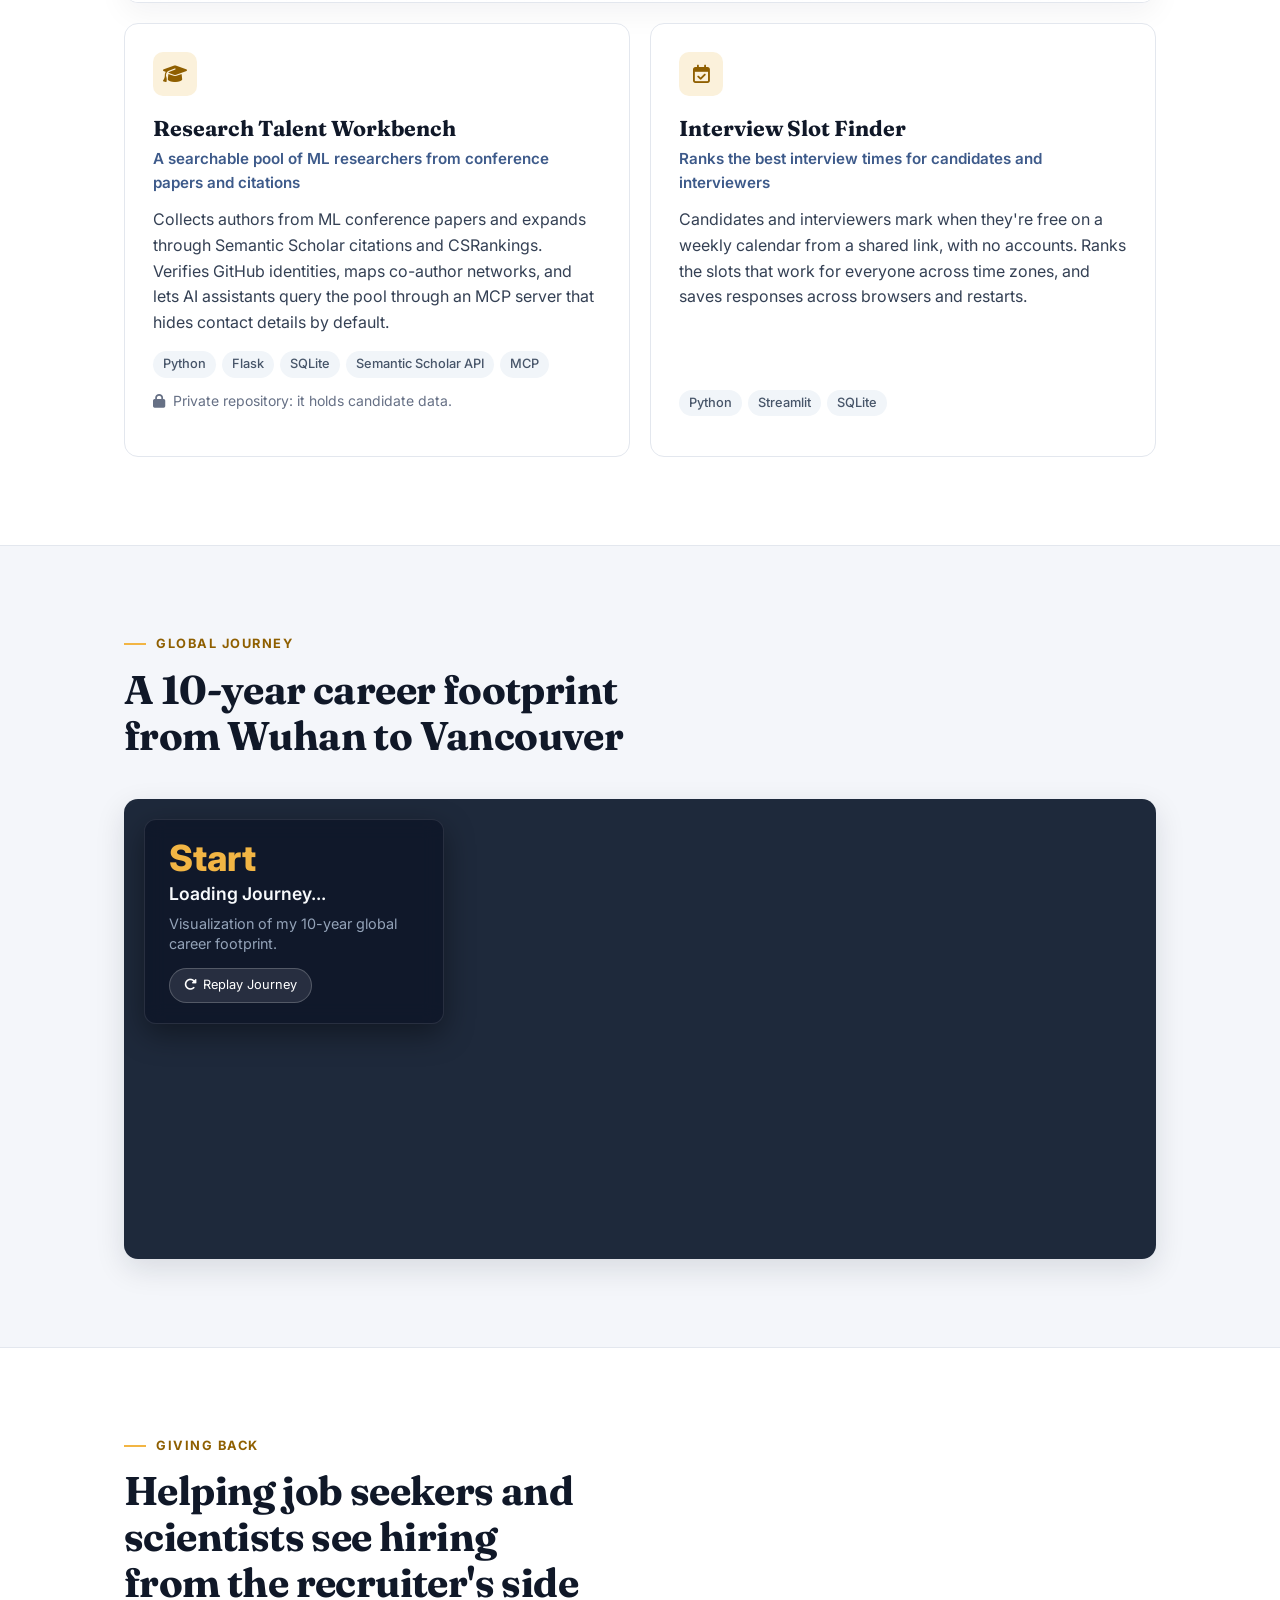
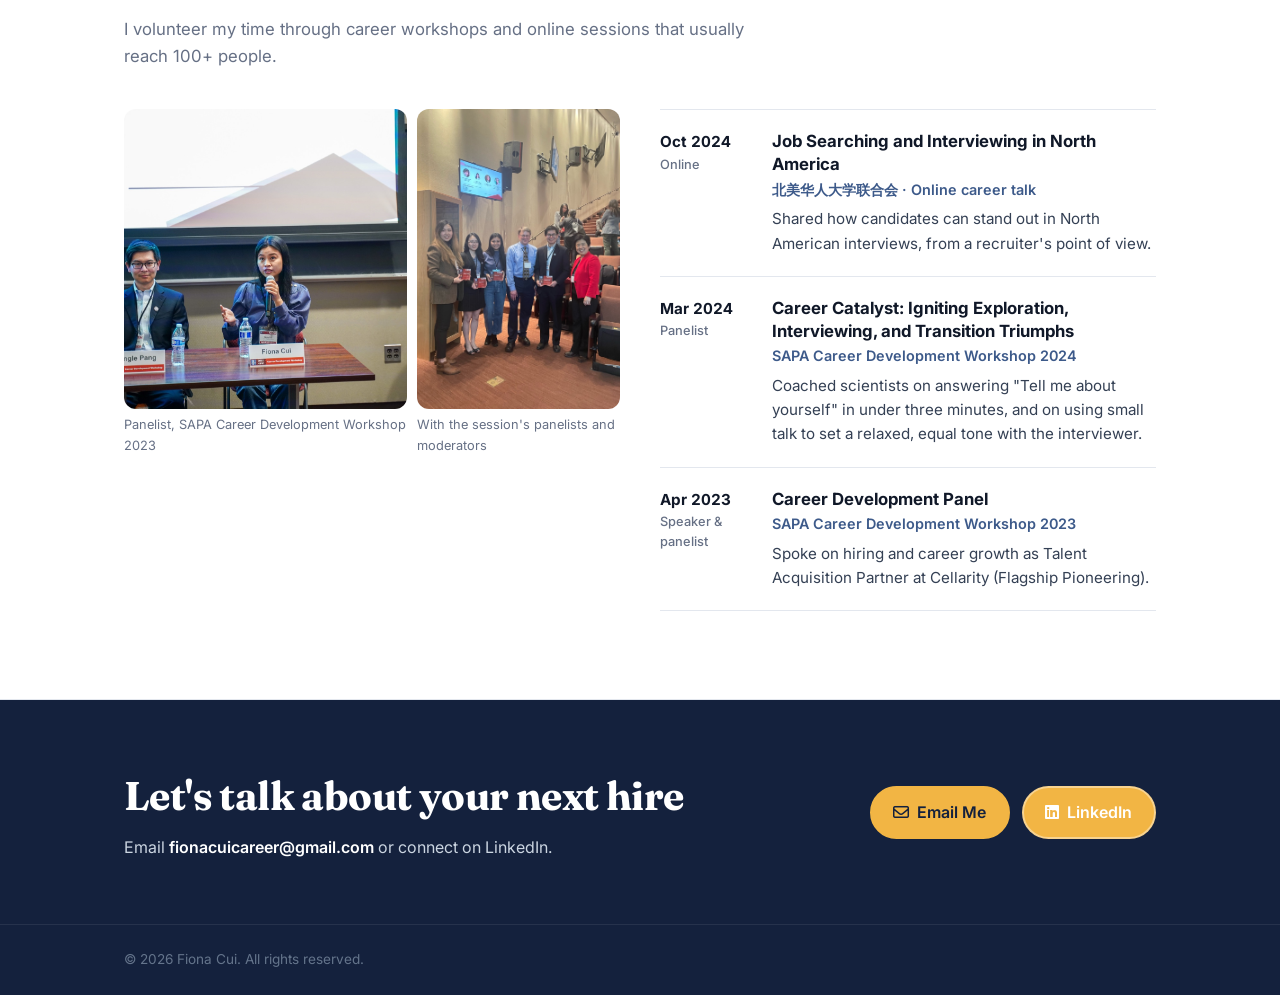
==== commit 4084f498: "Refresh visual identity: navy and gold, serif headings, product screenshot Navy and the journey map'" ====
--- a/index.html
+++ b/index.html
@@ -5,29 +5,46 @@
     <meta name="viewport" content="width=device-width, initial-scale=1.0">
     <title>Fiona Cui | Global Technical Recruiter</title>
     <meta name="description" content="Fiona Cui, global technical and science recruiter for AI/ML, LLM and engineering roles, connecting talent from Asia to North America.">
+    <link rel="icon" href="images/favicon.svg" type="image/svg+xml">
+    <link rel="apple-touch-icon" href="images/apple-touch-icon.png">
+    <meta name="theme-color" content="#14213d">
+    <!-- 分享预览卡片 (LinkedIn / 微信 / X) -->
+    <meta property="og:type" content="website">
+    <meta property="og:url" content="https://fionacuilike.github.io/">
+    <meta property="og:title" content="Fiona Cui | Global Technical Recruiter">
+    <meta property="og:description" content="AI/ML, LLM and engineering hiring across global markets. Connecting talent from Asia to North America.">
+    <meta property="og:image" content="https://fionacuilike.github.io/images/og-card.jpg">
+    <meta property="og:image:width" content="1200">
+    <meta property="og:image:height" content="630">
+    <meta name="twitter:card" content="summary_large_image">
 
     <!-- Leaflet CSS (地图引擎) -->
     <link rel="stylesheet" href="https://unpkg.com/leaflet@1.9.4/dist/leaflet.css" />
     <!-- Font Awesome (图标库) -->
     <link rel="stylesheet" href="https://cdnjs.cloudflare.com/ajax/libs/font-awesome/6.4.0/css/all.min.css">
     <!-- Google Fonts (字体) -->
-    <link href="https://fonts.googleapis.com/css2?family=Inter:wght@400;500;600;700;800&display=swap" rel="stylesheet">
+    <link href="https://fonts.googleapis.com/css2?family=Fraunces:opsz,wght@9..144,600;9..144,700&family=Inter:wght@400;500;600;700&display=swap" rel="stylesheet">
 
     <style>
-        /* 版式：左对齐的单栏阅读流，最宽 1080px；各节用小标签 + 标题开头，卡片只用于项目 */
+        /* 版式：左对齐的单栏阅读流，最宽 1080px；白色与浅灰色条带交替分隔各节，卡片只用于项目
+           配色：深海军蓝 + 地图轨迹的金色；标题用 Fraunces 衬线体，正文用 Inter */
         :root {
-            --primary: #3b82f6;      /* 科技蓝 */
-            --primary-dark: #2563eb;
-            --primary-soft: #eff6ff;
-            --gold: #fbbf24;         /* 轨迹金 */
-            --ink: #0f172a;          /* 标题 */
-            --text: #334155;         /* 正文 */
-            --muted: #64748b;        /* 次要文字 */
-            --line: #e2e8f0;         /* 分隔线 */
+            --primary: #14213d;      /* 海军蓝：按钮、标题、链接 */
+            --primary-dark: #0b1630;
+            --primary-soft: #eef1f7; /* 浅海军蓝底 */
+            --accent: #3d5a8a;       /* 公司名、副标题 */
+            --gold: #f2b544;         /* 轨迹金：深色底上的强调 */
+            --gold-ink: #8f5f00;     /* 浅色底上可读的金色文字 */
+            --gold-soft: #fbf1db;
+            --ink: #101828;          /* 标题 */
+            --text: #344054;         /* 正文 */
+            --muted: #667085;        /* 次要文字 */
+            --line: #e3e7ee;         /* 分隔线 */
             --surface: #ffffff;
-            --page: #f8fafc;
-            --dark-bg: #0f172a;
+            --page: #f4f6fa;         /* 浅灰条带 */
+            --dark-bg: #14213d;
             --radius: 14px;
+            --display: 'Fraunces', Georgia, 'Times New Roman', serif;
         }
 
         * { margin: 0; padding: 0; box-sizing: border-box; }
@@ -42,10 +59,11 @@
         /* 导航栏 */
         nav { position: sticky; top: 0; z-index: 1000; background: rgba(255,255,255,0.92); backdrop-filter: blur(10px); border-bottom: 1px solid var(--line); }
         nav .wrap { display: flex; align-items: center; justify-content: space-between; gap: 16px; height: 64px; }
-        .logo { font-weight: 800; font-size: 1.1rem; color: var(--ink); text-decoration: none; white-space: nowrap; }
+        .logo { font-family: var(--display); font-weight: 700; font-size: 1.25rem; color: var(--ink); text-decoration: none; white-space: nowrap; }
         .nav-links { display: flex; align-items: center; gap: 4px; }
         .nav-links a { padding: 8px 12px; border-radius: 8px; color: #475569; font-size: 0.95rem; font-weight: 500; text-decoration: none; white-space: nowrap; transition: background 0.2s, color 0.2s; }
         .nav-links a:hover { color: var(--primary); background: var(--primary-soft); }
+        .logo span { color: var(--gold-ink); }
         .nav-links a.nav-cta { margin-left: 8px; color: white; background: var(--primary); }
         .nav-links a.nav-cta:hover { color: white; background: var(--primary-dark); }
 
@@ -54,29 +72,33 @@
         .btn:hover { background: var(--primary-dark); border-color: var(--primary-dark); transform: translateY(-2px); }
         .btn-outline { color: var(--primary); background: transparent; }
         .btn-outline:hover { color: white; }
-        .text-link { color: var(--primary); font-weight: 600; text-decoration: none; }
-        .text-link:hover { text-decoration: underline; }
+        .text-link { color: var(--primary); font-weight: 600; text-decoration: underline; text-decoration-color: var(--gold); text-decoration-thickness: 2px; text-underline-offset: 4px; }
+        .text-link:hover { text-decoration-color: var(--primary); }
 
         /* 第一屏 */
         .hero { background: var(--surface); border-bottom: 1px solid var(--line); }
         .hero .wrap { display: grid; grid-template-columns: 1.35fr 1fr; align-items: center; gap: 56px; padding-top: 72px; padding-bottom: 72px; }
-        .eyebrow { display: block; margin-bottom: 0.75rem; color: var(--primary); font-size: 0.8rem; font-weight: 700; letter-spacing: 0.12em; text-transform: uppercase; }
-        .hero h1 { margin-bottom: 0.5rem; color: var(--ink); font-size: clamp(2.5rem, 5vw, 3.5rem); font-weight: 800; line-height: 1.05; letter-spacing: -0.03em; }
+        .eyebrow { display: flex; align-items: center; gap: 10px; margin-bottom: 0.75rem; color: var(--gold-ink); font-size: 0.8rem; font-weight: 700; letter-spacing: 0.12em; text-transform: uppercase; }
+        .eyebrow::before { content: ""; width: 22px; height: 2px; background: var(--gold); }
+        .hero h1 { margin-bottom: 0.5rem; color: var(--ink); font-family: var(--display); font-size: clamp(2.75rem, 5.5vw, 4rem); font-weight: 700; line-height: 1.02; letter-spacing: -0.02em; }
         .hero .role { margin-bottom: 1.25rem; color: var(--ink); font-size: 1.25rem; font-weight: 600; }
         .hero .lede { max-width: 34rem; margin-bottom: 1.75rem; color: var(--muted); font-size: 1.1rem; }
         .hero-actions { display: flex; flex-wrap: wrap; gap: 12px; margin-bottom: 2.25rem; }
-        .facts { display: grid; grid-template-columns: repeat(3, auto); justify-content: start; gap: 32px; padding-top: 1.5rem; border-top: 1px solid var(--line); }
+        .facts { display: grid; grid-template-columns: repeat(3, auto); justify-content: start; gap: 24px; padding-top: 1.5rem; border-top: 1px solid var(--line); }
+        .facts div { padding-left: 14px; border-left: 2px solid var(--gold); }
         .facts dt { color: var(--muted); font-size: 0.8rem; font-weight: 500; }
-        .facts dd { color: var(--ink); font-size: 1.05rem; font-weight: 700; }
-        .hero-photo { position: relative; justify-self: center; }
-        .hero-photo img { display: block; width: min(340px, 100%); aspect-ratio: 1; object-fit: cover; border: 6px solid white; border-radius: 50%; box-shadow: 0 20px 45px rgba(59, 130, 246, 0.22); }
+        .facts dd { color: var(--ink); font-size: 1.05rem; font-weight: 700; white-space: nowrap; }
+        .hero-photo { position: relative; justify-self: center; width: min(340px, 100%); }
+        .hero-photo::before { content: ""; position: absolute; inset: -14px; border: 2px solid var(--gold); border-radius: 50%; opacity: 0.55; }
+        .hero-photo img { position: relative; display: block; width: 100%; aspect-ratio: 1; object-fit: cover; border: 6px solid white; border-radius: 50%; box-shadow: 0 24px 50px rgba(20, 33, 61, 0.22); }
         .hero-photo .location { position: absolute; left: 50%; bottom: 8px; transform: translateX(-50%); display: inline-flex; align-items: center; gap: 8px; padding: 8px 16px; border-radius: 50px; color: var(--ink); background: white; box-shadow: 0 6px 20px rgba(15, 23, 42, 0.12); font-size: 0.9rem; font-weight: 600; white-space: nowrap; }
-        .hero-photo .location i { color: var(--primary); }
+        .hero-photo .location i { color: var(--gold-ink); }
 
         /* 通用小节 */
-        section { padding-top: 88px; padding-bottom: 0; }
+        .band { padding-top: 88px; padding-bottom: 88px; }
+        .band-white { background: var(--surface); border-top: 1px solid var(--line); border-bottom: 1px solid var(--line); }
         .section-head { max-width: 640px; margin-bottom: 2.5rem; }
-        .section-head h2 { margin-bottom: 0.6rem; color: var(--ink); font-size: clamp(1.75rem, 3vw, 2.25rem); font-weight: 800; line-height: 1.2; letter-spacing: -0.02em; text-wrap: balance; }
+        .section-head h2 { margin-bottom: 0.6rem; color: var(--ink); font-family: var(--display); font-size: clamp(1.85rem, 3.2vw, 2.5rem); font-weight: 700; line-height: 1.15; letter-spacing: -0.015em; text-wrap: balance; }
         .section-head p { color: var(--muted); font-size: 1.05rem; }
 
         /* 工作经历：日期在左，内容在右 */
@@ -86,29 +108,37 @@
         .job-date small { display: block; color: var(--muted); font-size: 0.85rem; font-weight: 500; }
         .company-logo { width: 56px; height: 56px; padding: 6px; object-fit: contain; border: 1px solid var(--line); border-radius: 12px; background: white; }
         .job h3 { color: var(--ink); font-size: 1.15rem; font-weight: 700; }
-        .job h4 { margin-bottom: 0.4rem; color: var(--primary); font-size: 1rem; font-weight: 600; }
+        .job h4 { margin-bottom: 0.4rem; color: var(--accent); font-size: 1rem; font-weight: 600; }
         .job p { max-width: 40rem; }
 
         /* 项目 */
         .project-feature { display: grid; grid-template-columns: 1.2fr 1fr; overflow: hidden; margin-bottom: 20px; border: 1px solid var(--line); border-radius: var(--radius); background: var(--surface); box-shadow: 0 10px 30px rgba(15, 23, 42, 0.05); }
         .project-feature .project-body { padding: 36px; }
         .project-feature aside { display: flex; flex-direction: column; justify-content: center; gap: 18px; padding: 36px; color: #cbd5e1; background: var(--dark-bg); }
+        .project-shot { grid-column: 1 / -1; padding: 28px 36px 36px; background: linear-gradient(180deg, var(--primary-soft), var(--surface)); border-top: 1px solid var(--line); }
+        .project-shot a { display: block; overflow: hidden; text-decoration: none; border: 1px solid var(--line); border-radius: 10px; background: white; box-shadow: 0 18px 40px rgba(20, 33, 61, 0.14); transition: transform 0.2s, box-shadow 0.2s; }
+        .project-shot a:hover { transform: translateY(-3px); box-shadow: 0 24px 50px rgba(20, 33, 61, 0.18); }
+        .browser-bar { display: flex; align-items: center; gap: 6px; padding: 10px 14px; border-bottom: 1px solid var(--line); background: #f7f8fb; }
+        .browser-bar i { width: 10px; height: 10px; border-radius: 50%; background: #d5dae3; }
+        .browser-bar span { margin-left: 10px; color: var(--muted); font-size: 0.8rem; }
+        .project-shot img { display: block; width: 100%; height: auto; }
+        .project-shot figcaption { margin-top: 10px; color: var(--muted); font-size: 0.85rem; }
         .project-feature aside h4 { color: var(--gold); font-size: 0.8rem; letter-spacing: 0.12em; text-transform: uppercase; }
         .project-feature aside ol { display: grid; gap: 14px; padding-left: 1.2rem; }
         .project-feature aside li::marker { color: var(--gold); font-weight: 700; }
         .project-feature aside strong { color: white; }
-        .badge { display: inline-block; margin-bottom: 0.75rem; padding: 4px 10px; border-radius: 50px; color: var(--primary); background: var(--primary-soft); font-size: 0.75rem; font-weight: 700; letter-spacing: 0.06em; text-transform: uppercase; }
-        .project-body h3 { color: var(--ink); font-size: 1.5rem; font-weight: 800; letter-spacing: -0.01em; }
-        .project-body .tagline { margin-bottom: 1rem; color: var(--primary); font-weight: 600; }
+        .badge { display: inline-block; margin-bottom: 0.75rem; padding: 4px 10px; border-radius: 50px; color: var(--gold-ink); background: var(--gold-soft); font-size: 0.75rem; font-weight: 700; letter-spacing: 0.06em; text-transform: uppercase; }
+        .project-body h3 { color: var(--ink); font-family: var(--display); font-size: 1.75rem; font-weight: 700; letter-spacing: -0.01em; }
+        .project-body .tagline { margin-bottom: 1rem; color: var(--accent); font-weight: 600; }
         .project-body p { margin-bottom: 1rem; }
         .project-tags { display: flex; flex-wrap: wrap; gap: 6px; margin-bottom: 1.5rem; }
         .project-tags span { padding: 3px 10px; border-radius: 50px; color: #475569; background: #f1f5f9; font-size: 0.8rem; font-weight: 500; }
         .project-links { display: flex; flex-wrap: wrap; align-items: center; gap: 12px; }
         .project-grid { display: grid; grid-template-columns: 1fr 1fr; gap: 20px; }
         .project-card { display: flex; flex-direction: column; padding: 28px; border: 1px solid var(--line); border-radius: var(--radius); background: var(--surface); }
-        .project-card .project-icon { display: grid; place-items: center; width: 44px; height: 44px; margin-bottom: 1rem; border-radius: 10px; color: var(--primary); background: var(--primary-soft); font-size: 1.2rem; }
-        .project-card h3 { color: var(--ink); font-size: 1.15rem; font-weight: 700; }
-        .project-card .tagline { margin-bottom: 0.75rem; color: var(--primary); font-size: 0.95rem; font-weight: 600; }
+        .project-card .project-icon { display: grid; place-items: center; width: 44px; height: 44px; margin-bottom: 1rem; border-radius: 10px; color: var(--gold-ink); background: var(--gold-soft); font-size: 1.2rem; }
+        .project-card h3 { color: var(--ink); font-family: var(--display); font-size: 1.35rem; font-weight: 700; }
+        .project-card .tagline { margin-bottom: 0.75rem; color: var(--accent); font-size: 0.95rem; font-weight: 600; }
         .project-card p { margin-bottom: 1rem; }
         .project-card .project-tags { margin-top: auto; margin-bottom: 0.75rem; }
         .project-note { color: var(--muted); font-size: 0.875rem; }
@@ -135,13 +165,15 @@
         .talk-date { color: var(--ink); font-size: 0.95rem; font-weight: 700; font-variant-numeric: tabular-nums; }
         .talk-date small { display: block; color: var(--muted); font-size: 0.8rem; font-weight: 500; }
         .talk-item h3 { color: var(--ink); font-size: 1.05rem; font-weight: 700; line-height: 1.35; }
-        .talk-item h4 { margin: 2px 0 0.4rem; color: var(--primary); font-size: 0.9rem; font-weight: 600; }
+        .talk-item h4 { margin: 2px 0 0.4rem; color: var(--accent); font-size: 0.9rem; font-weight: 600; }
         .talk-item p { font-size: 0.95rem; }
 
         /* 联系 + 页脚 */
-        .contact { margin-top: 96px; color: #cbd5e1; background: var(--dark-bg); }
+        .contact { color: #cbd5e1; background: var(--dark-bg); }
         .contact .wrap { display: flex; flex-wrap: wrap; align-items: center; justify-content: space-between; gap: 24px; padding-top: 64px; padding-bottom: 64px; }
-        .contact h2 { margin-bottom: 0.4rem; color: white; font-size: clamp(1.75rem, 3vw, 2.25rem); font-weight: 800; letter-spacing: -0.02em; }
+        .contact h2 { margin-bottom: 0.4rem; color: white; font-family: var(--display); font-size: clamp(1.85rem, 3.2vw, 2.5rem); font-weight: 700; letter-spacing: -0.015em; }
+        .contact .btn { color: var(--primary); background: var(--gold); border-color: var(--gold); }
+        .contact .btn:hover { background: #ffc85c; border-color: #ffc85c; }
         .contact .email { color: white; font-weight: 600; user-select: all; }
         .contact .btn-outline { color: white; border-color: rgba(255,255,255,0.4); }
         .contact .btn-outline:hover { border-color: white; background: rgba(255,255,255,0.1); }
@@ -150,7 +182,7 @@
         @media (max-width: 900px) {
             .hero .wrap { grid-template-columns: 1fr; gap: 40px; padding-top: 48px; padding-bottom: 56px; }
             .hero-photo { grid-row: 1; }
-            .hero-photo img { width: 220px; }
+            .hero-photo { width: 220px; }
             .project-feature, .project-grid, .community { grid-template-columns: 1fr; }
             .job { grid-template-columns: 56px 1fr; }
             .job-date { grid-column: 1 / -1; }
@@ -162,9 +194,11 @@
             .nav-links::-webkit-scrollbar { display: none; }
             .nav-links a { padding: 6px 10px; font-size: 0.9rem; }
             html { scroll-padding-top: 104px; }
-            .facts { grid-template-columns: 1fr 1fr; gap: 16px 24px; }
-            section { padding-top: 64px; }
+            .facts { grid-template-columns: 1fr 1fr; gap: 16px 20px; }
+            .facts dd { white-space: normal; }
+            .band { padding-top: 64px; padding-bottom: 64px; }
             .project-feature .project-body, .project-feature aside, .project-card { padding: 24px; }
+            .project-shot { padding: 20px 16px 24px; }
             #map { height: 380px; }
             .map-overlay { top: auto; bottom: 0; left: 0; right: 0; width: auto; border-radius: 0; padding: 1rem; }
             .talk-photos { grid-template-columns: 1fr; }
@@ -182,7 +216,7 @@
 
     <nav aria-label="Main">
         <div class="wrap">
-            <a class="logo" href="#top">Fiona Cui</a>
+            <a class="logo" href="#top">Fiona Cui<span>.</span></a>
             <div class="nav-links">
                 <a href="#experience">Experience</a>
                 <a href="#projects">Projects</a>
@@ -218,7 +252,7 @@
     </header>
 
     <main>
-        <section id="experience" class="wrap">
+        <section id="experience" class="band"><div class="wrap">
             <div class="section-head">
                 <span class="eyebrow">Experience</span>
                 <h2>Hiring across AI, biotech, and global markets</h2>
@@ -270,9 +304,9 @@
                     </div>
                 </article>
             </div>
-        </section>
-
-        <section id="projects" class="wrap">
+        </div></section>
+
+        <section id="projects" class="band band-white"><div class="wrap">
             <div class="section-head">
                 <span class="eyebrow">Recruiting tools I've built</span>
                 <h2>I find people by the work they publish, not by job-title keywords</h2>
@@ -300,6 +334,13 @@
                         <li><strong>Profile the work.</strong> Shares of core code, tests and docs, and technical tags that each link to the supporting pull requests.</li>
                     </ol>
                 </aside>
+                <figure class="project-shot">
+                    <a href="contributor-atlas/" aria-label="Open the Contributor Atlas demo">
+                        <div class="browser-bar" aria-hidden="true"><i></i><i></i><i></i><span>Contributor Atlas · cross-community ranking</span></div>
+                        <img src="images/contributor-atlas-ranking.jpg" width="1600" height="955" loading="lazy" alt="Contributor Atlas ranking 1,263 contributors across vLLM, Triton and SGLang, with 50 active in more than one community">
+                    </a>
+                    <figcaption>Real public data: 1,263 contributors across vLLM, Triton and SGLang, 50 of them active in more than one.</figcaption>
+                </figure>
             </article>
 
             <div class="project-grid">
@@ -319,9 +360,9 @@
                     <div class="project-tags"><span>Python</span><span>Streamlit</span><span>SQLite</span></div>
                 </article>
             </div>
-        </section>
-
-        <section id="journey" class="wrap">
+        </div></section>
+
+        <section id="journey" class="band"><div class="wrap">
             <div class="section-head">
                 <span class="eyebrow">Global journey</span>
                 <h2>A 10-year career footprint from Wuhan to Vancouver</h2>
@@ -336,9 +377,9 @@
                     <button class="replay-btn" onclick="animateJourney()"><i class="fa-solid fa-rotate-right"></i> Replay Journey</button>
                 </div>
             </div>
-        </section>
-
-        <section id="community" class="wrap">
+        </div></section>
+
+        <section id="community" class="band band-white"><div class="wrap">
             <div class="section-head">
                 <span class="eyebrow">Giving back</span>
                 <h2>Helping job seekers and scientists see hiring from the recruiter's side</h2>
@@ -382,7 +423,7 @@
                     </article>
                 </div>
             </div>
-        </section>
+        </div></section>
     </main>
 
     <section class="contact" id="contact" aria-label="Contact">
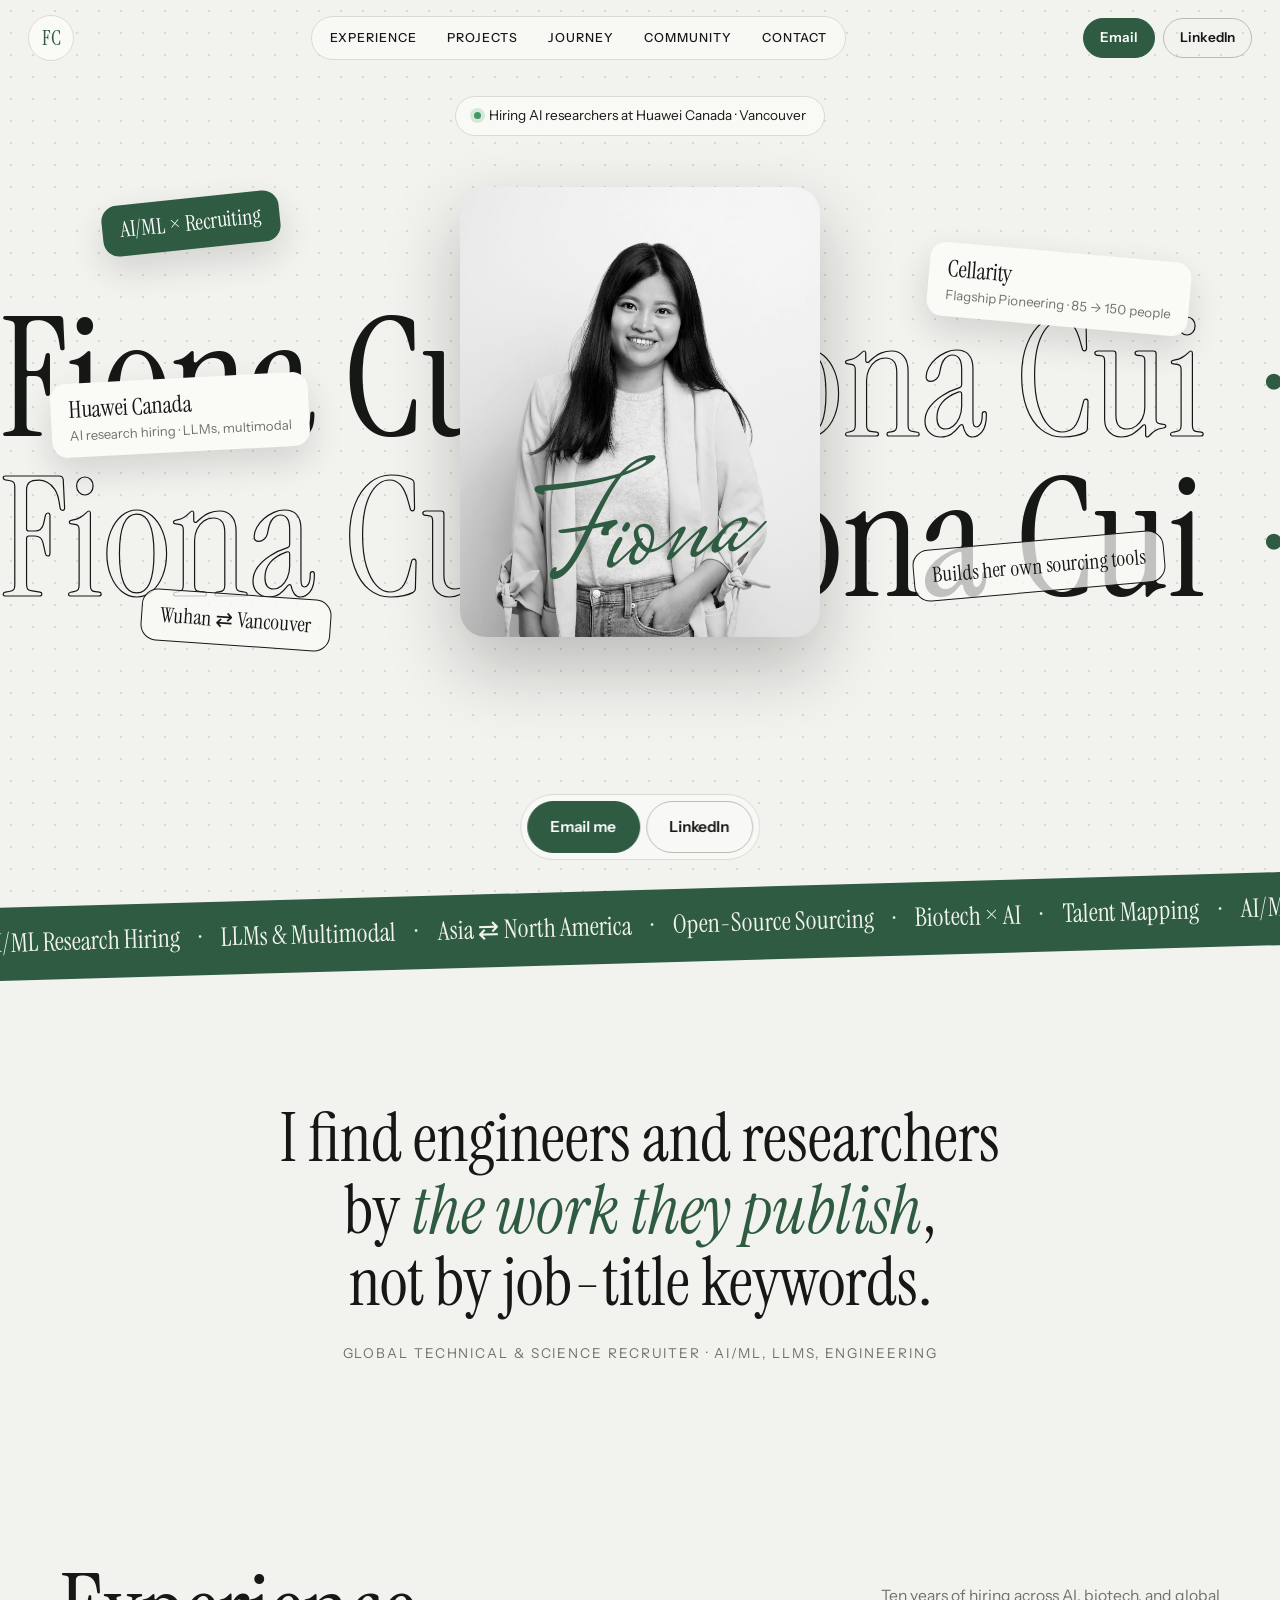
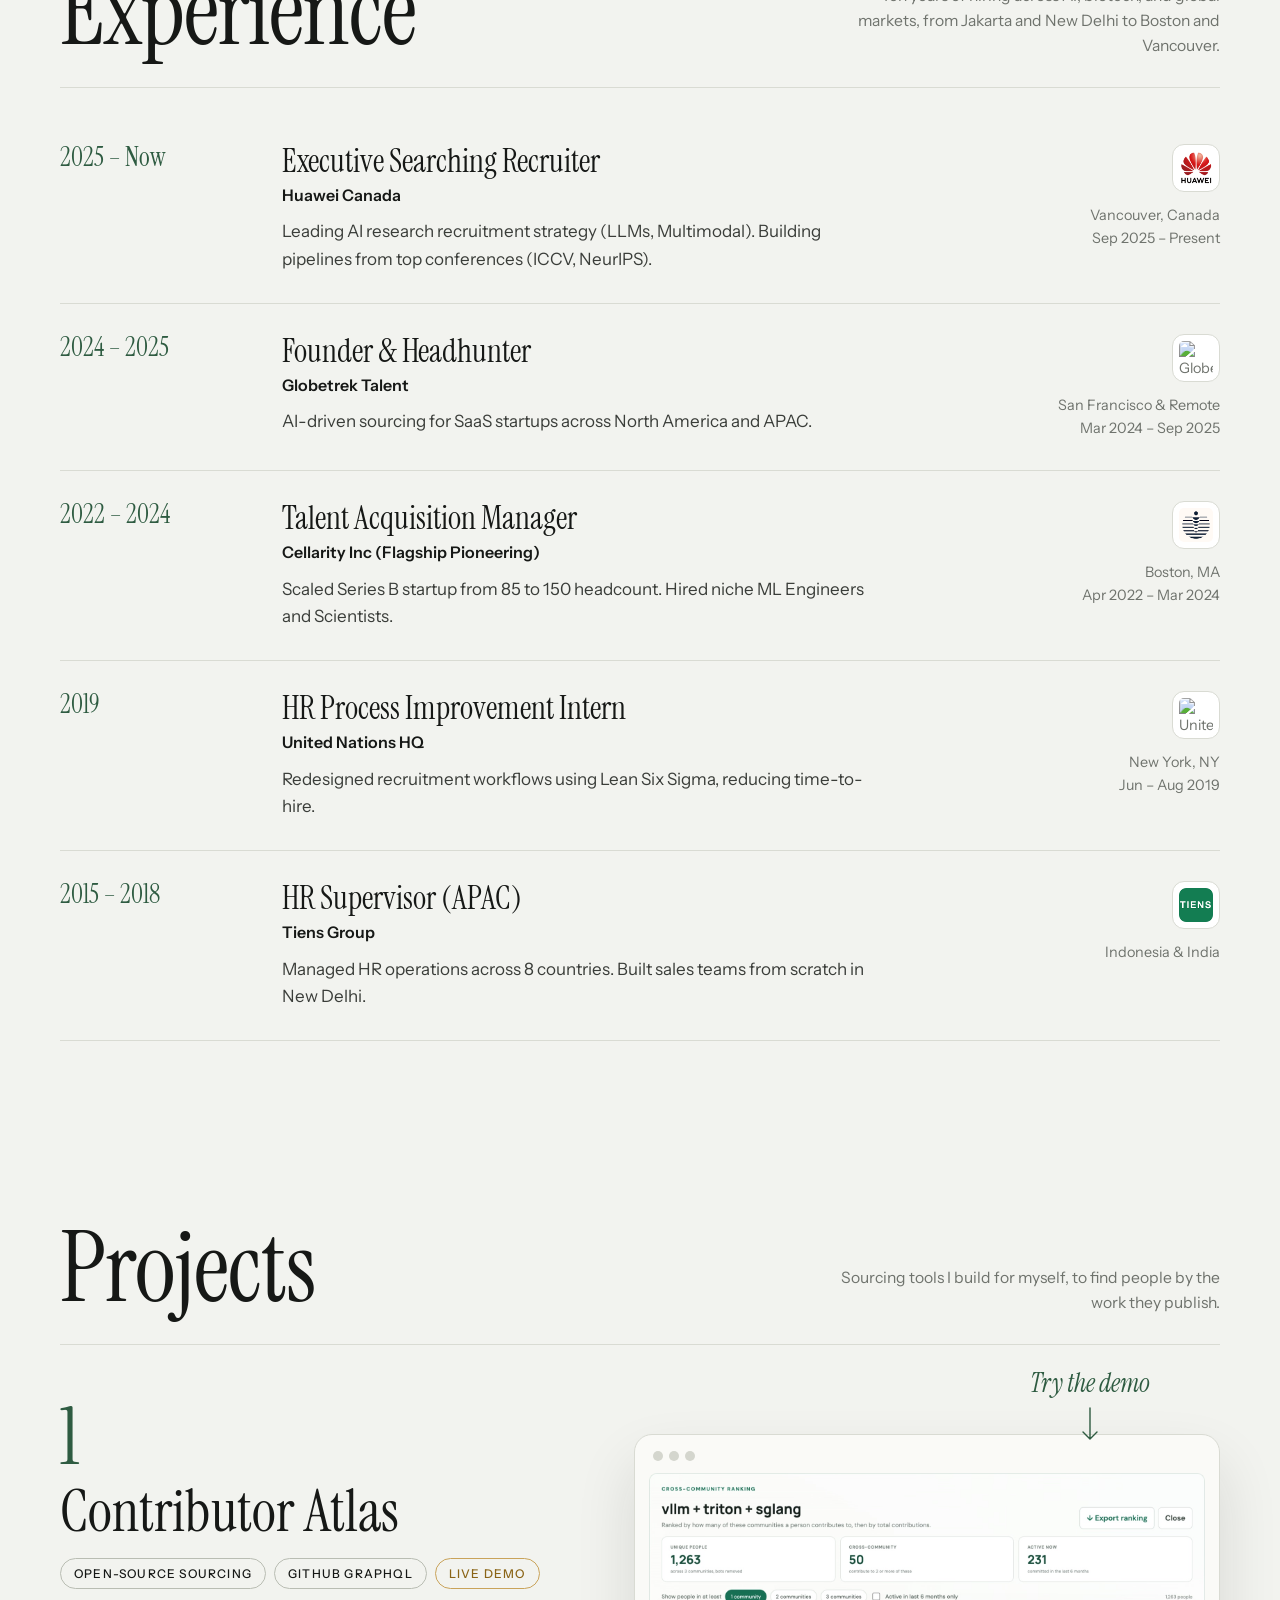
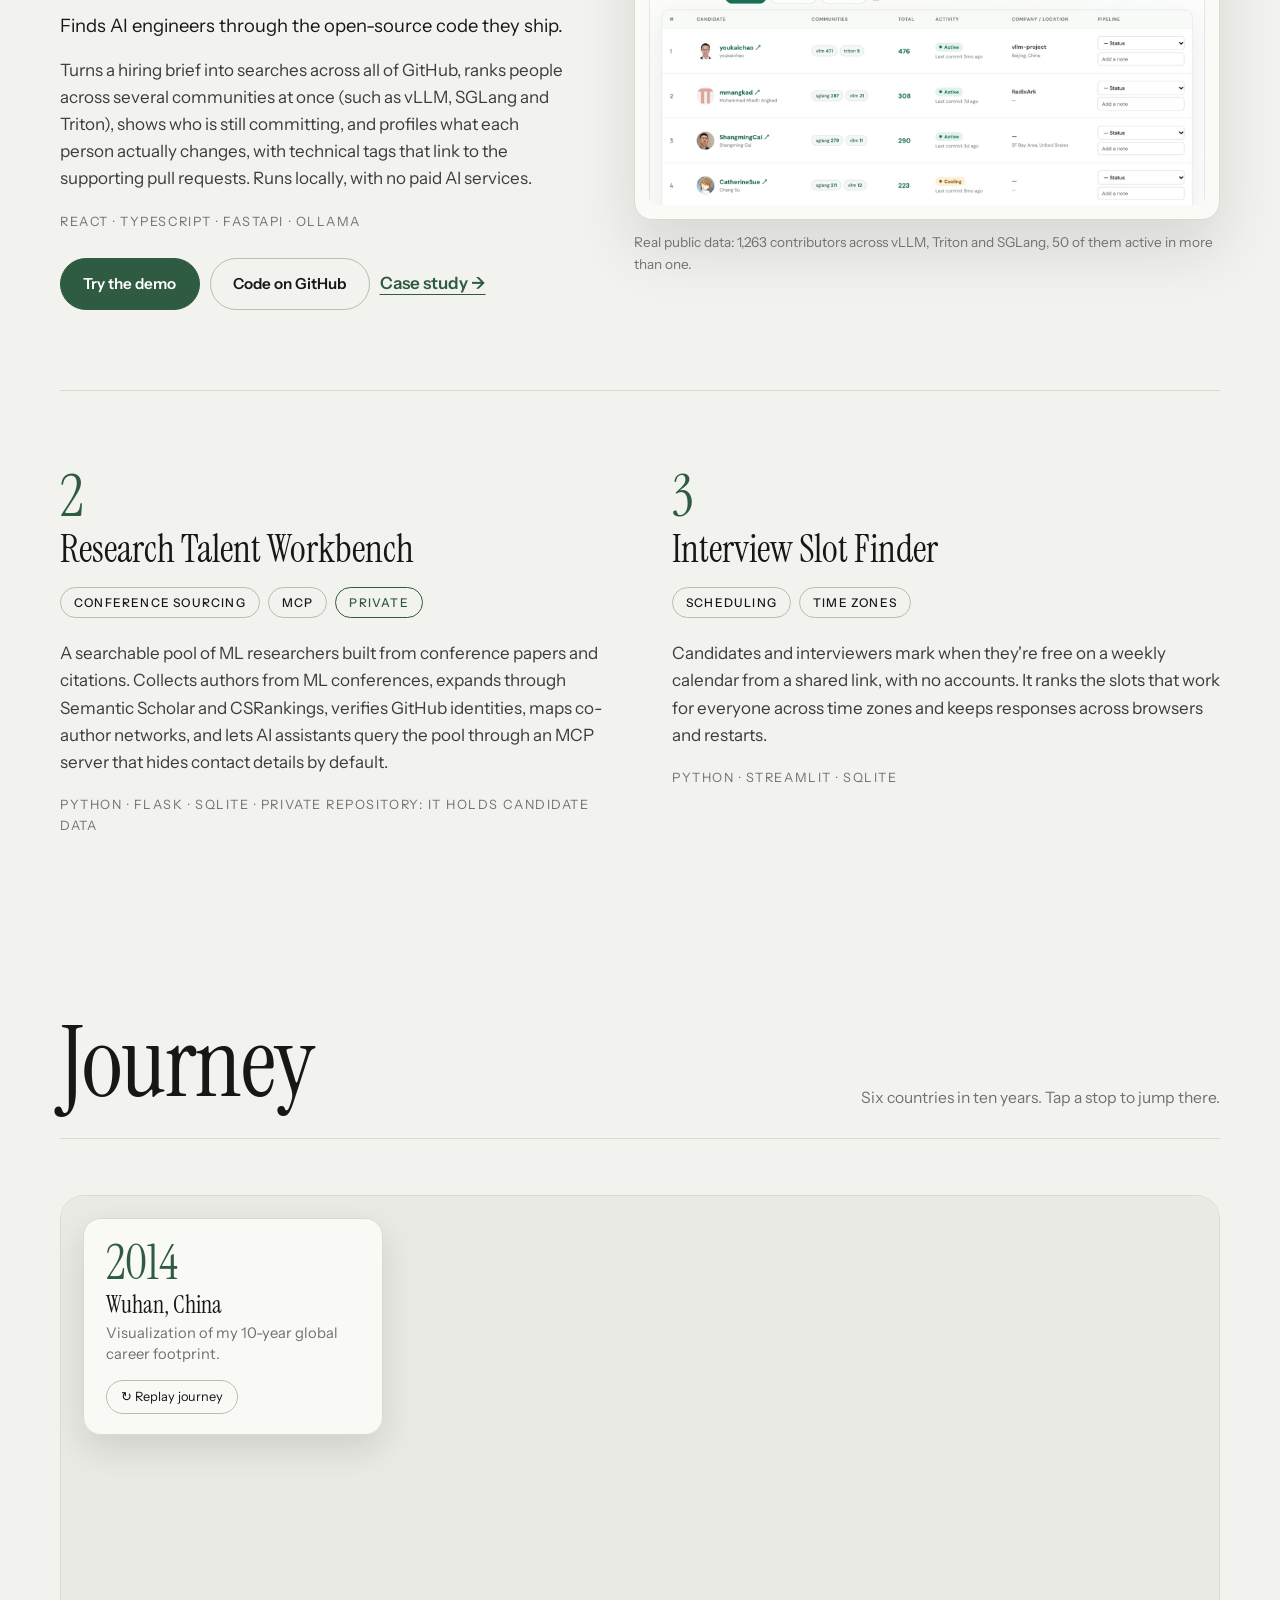
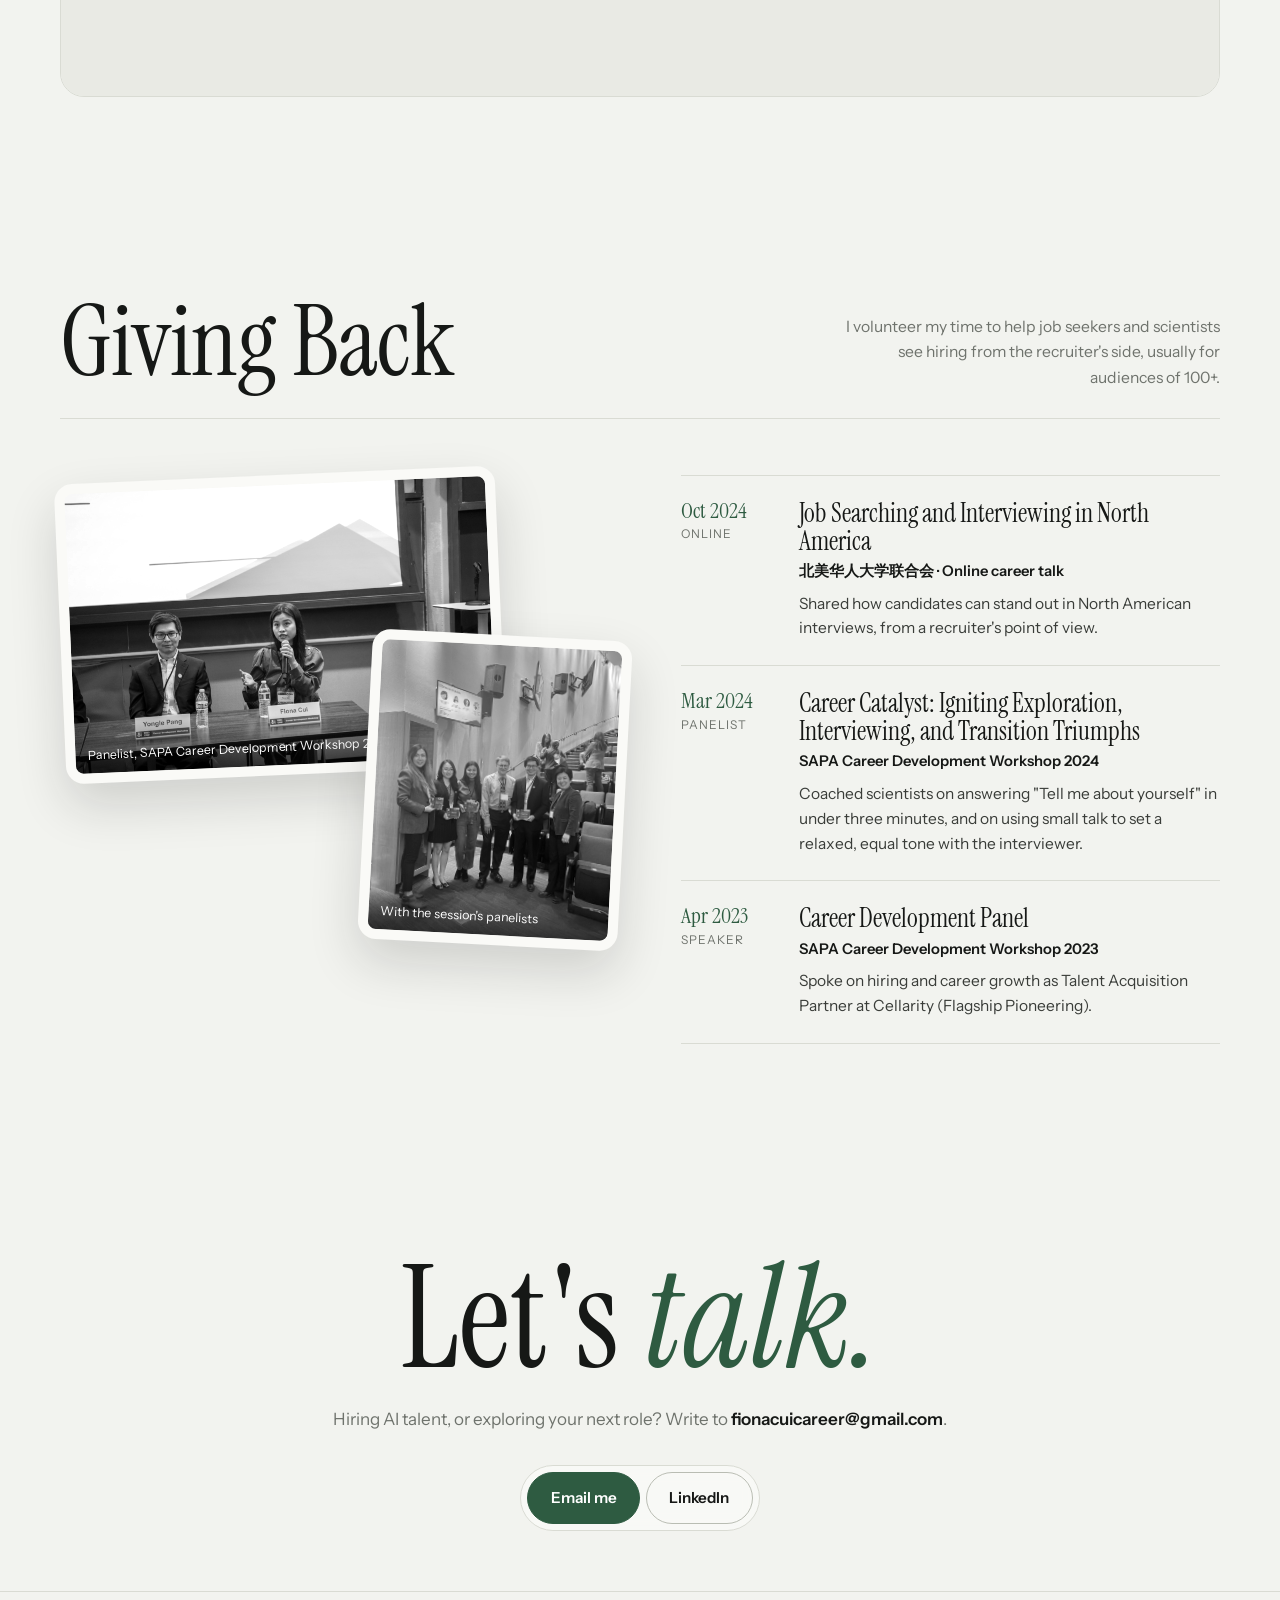
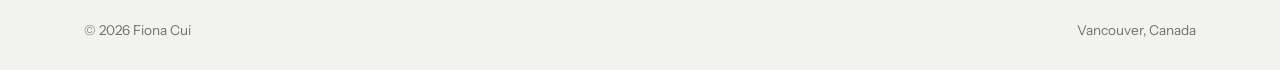
==== commit 0ad4f737: "Editorial redesign: warm neutral, deep green, Instrument Serif Hero with a scrolling name marquee, b" ====
--- a/index.html
+++ b/index.html
@@ -2,12 +2,12 @@
 <html lang="en">
 <head>
     <meta charset="UTF-8">
-    <meta name="viewport" content="width=device-width, initial-scale=1.0">
+    <meta name="viewport" content="width=device-width, initial-scale=1.0, viewport-fit=cover">
     <title>Fiona Cui | Global Technical Recruiter</title>
     <meta name="description" content="Fiona Cui, global technical and science recruiter for AI/ML, LLM and engineering roles, connecting talent from Asia to North America.">
     <link rel="icon" href="images/favicon.svg" type="image/svg+xml">
     <link rel="apple-touch-icon" href="images/apple-touch-icon.png">
-    <meta name="theme-color" content="#14213d">
+    <meta name="theme-color" content="#f2f3ef">
     <!-- 分享预览卡片 (LinkedIn / 微信 / X) -->
     <meta property="og:type" content="website">
     <meta property="og:url" content="https://fionacuilike.github.io/">
@@ -20,401 +20,451 @@
 
     <!-- Leaflet CSS (地图引擎) -->
     <link rel="stylesheet" href="https://unpkg.com/leaflet@1.9.4/dist/leaflet.css" />
-    <!-- Font Awesome (图标库) -->
-    <link rel="stylesheet" href="https://cdnjs.cloudflare.com/ajax/libs/font-awesome/6.4.0/css/all.min.css">
-    <!-- Google Fonts (字体) -->
-    <link href="https://fonts.googleapis.com/css2?family=Fraunces:opsz,wght@9..144,600;9..144,700&family=Inter:wght@400;500;600;700&display=swap" rel="stylesheet">
+    <!-- Google Fonts：Instrument Serif 标题 / Instrument Sans 正文 / Mrs Saint Delafield 签名 -->
+    <link href="https://fonts.googleapis.com/css2?family=Instrument+Sans:wght@400;500;600;700&family=Instrument+Serif:ital@0;1&family=Mrs+Saint+Delafield&display=swap" rel="stylesheet">
 
     <style>
-        /* 版式：左对齐的单栏阅读流，最宽 1080px；白色与浅灰色条带交替分隔各节，卡片只用于项目
-           配色：深海军蓝 + 地图轨迹的金色；标题用 Fraunces 衬线体，正文用 Inter */
+        /* 版式：编辑风格的单栏长页。暖米灰底 + 深绿单一强调色；超大衬线标题，描边胶囊标签；
+           第一屏是滚动的大字名字 + 黑白照片 + 手写签名 + 倾斜的信息标签 */
         :root {
-            --primary: #14213d;      /* 海军蓝：按钮、标题、链接 */
-            --primary-dark: #0b1630;
-            --primary-soft: #eef1f7; /* 浅海军蓝底 */
-            --accent: #3d5a8a;       /* 公司名、副标题 */
-            --gold: #f2b544;         /* 轨迹金：深色底上的强调 */
-            --gold-ink: #8f5f00;     /* 浅色底上可读的金色文字 */
-            --gold-soft: #fbf1db;
-            --ink: #101828;          /* 标题 */
-            --text: #344054;         /* 正文 */
-            --muted: #667085;        /* 次要文字 */
-            --line: #e3e7ee;         /* 分隔线 */
-            --surface: #ffffff;
-            --page: #f4f6fa;         /* 浅灰条带 */
-            --dark-bg: #14213d;
-            --radius: 14px;
-            --display: 'Fraunces', Georgia, 'Times New Roman', serif;
+            --bg: #f2f3ef;          /* 暖米灰底 */
+            --paper: #fafaf7;       /* 卡片、框 */
+            --ink: #161816;         /* 标题、正文主色 */
+            --text: #3a3d39;        /* 正文 */
+            --muted: #6f736d;       /* 次要文字 */
+            --line: #d9dbd3;        /* 分隔线、描边 */
+            --green: #2e5b41;       /* 唯一强调色 */
+            --green-dark: #224632;
+            --green-soft: #e2eadf;
+            --amber: #8a6416;       /* 状态标签 */
+            --serif: 'Instrument Serif', Georgia, 'Times New Roman', serif;
+            --sans: 'Instrument Sans', -apple-system, 'Segoe UI', sans-serif;
+            --script: 'Mrs Saint Delafield', 'Snell Roundhand', cursive;
+            --gutter: max(24px, env(safe-area-inset-left, 0px));
         }
 
         * { margin: 0; padding: 0; box-sizing: border-box; }
-        html { scroll-behavior: smooth; scroll-padding-top: 72px; }
-        body { font-family: 'Inter', -apple-system, 'Segoe UI', sans-serif; color: var(--text); background: var(--page); line-height: 1.6; font-size: 16px; }
+        html { scroll-behavior: smooth; scroll-padding-top: 88px; }
+        html, body { overflow-x: clip; }  /* 倾斜的横幅和滚动大字会伸出屏幕，裁掉而不产生横向滚动 */
+        body { font-family: var(--sans); font-size: 17px; line-height: 1.6; color: var(--text); background: var(--bg); }
         a { color: inherit; }
-        a:focus-visible, button:focus-visible { outline: 3px solid var(--primary); outline-offset: 3px; border-radius: 6px; }
         img { max-width: 100%; }
-
-        .wrap { max-width: 1080px; margin: 0 auto; padding-left: max(24px, env(safe-area-inset-left, 0px)); padding-right: max(24px, env(safe-area-inset-right, 0px)); }
-
-        /* 导航栏 */
-        nav { position: sticky; top: 0; z-index: 1000; background: rgba(255,255,255,0.92); backdrop-filter: blur(10px); border-bottom: 1px solid var(--line); }
-        nav .wrap { display: flex; align-items: center; justify-content: space-between; gap: 16px; height: 64px; }
-        .logo { font-family: var(--display); font-weight: 700; font-size: 1.25rem; color: var(--ink); text-decoration: none; white-space: nowrap; }
-        .nav-links { display: flex; align-items: center; gap: 4px; }
-        .nav-links a { padding: 8px 12px; border-radius: 8px; color: #475569; font-size: 0.95rem; font-weight: 500; text-decoration: none; white-space: nowrap; transition: background 0.2s, color 0.2s; }
-        .nav-links a:hover { color: var(--primary); background: var(--primary-soft); }
-        .logo span { color: var(--gold-ink); }
-        .nav-links a.nav-cta { margin-left: 8px; color: white; background: var(--primary); }
-        .nav-links a.nav-cta:hover { color: white; background: var(--primary-dark); }
-
-        /* 按钮 */
-        .btn { display: inline-flex; align-items: center; gap: 8px; padding: 0.75rem 1.35rem; border: 2px solid var(--primary); border-radius: 50px; color: white; background: var(--primary); font-weight: 600; text-decoration: none; transition: background 0.2s, transform 0.2s; }
-        .btn:hover { background: var(--primary-dark); border-color: var(--primary-dark); transform: translateY(-2px); }
-        .btn-outline { color: var(--primary); background: transparent; }
-        .btn-outline:hover { color: white; }
-        .text-link { color: var(--primary); font-weight: 600; text-decoration: underline; text-decoration-color: var(--gold); text-decoration-thickness: 2px; text-underline-offset: 4px; }
-        .text-link:hover { text-decoration-color: var(--primary); }
-
-        /* 第一屏 */
-        .hero { background: var(--surface); border-bottom: 1px solid var(--line); }
-        .hero .wrap { display: grid; grid-template-columns: 1.35fr 1fr; align-items: center; gap: 56px; padding-top: 72px; padding-bottom: 72px; }
-        .eyebrow { display: flex; align-items: center; gap: 10px; margin-bottom: 0.75rem; color: var(--gold-ink); font-size: 0.8rem; font-weight: 700; letter-spacing: 0.12em; text-transform: uppercase; }
-        .eyebrow::before { content: ""; width: 22px; height: 2px; background: var(--gold); }
-        .hero h1 { margin-bottom: 0.5rem; color: var(--ink); font-family: var(--display); font-size: clamp(2.75rem, 5.5vw, 4rem); font-weight: 700; line-height: 1.02; letter-spacing: -0.02em; }
-        .hero .role { margin-bottom: 1.25rem; color: var(--ink); font-size: 1.25rem; font-weight: 600; }
-        .hero .lede { max-width: 34rem; margin-bottom: 1.75rem; color: var(--muted); font-size: 1.1rem; }
-        .hero-actions { display: flex; flex-wrap: wrap; gap: 12px; margin-bottom: 2.25rem; }
-        .facts { display: grid; grid-template-columns: repeat(3, auto); justify-content: start; gap: 24px; padding-top: 1.5rem; border-top: 1px solid var(--line); }
-        .facts div { padding-left: 14px; border-left: 2px solid var(--gold); }
-        .facts dt { color: var(--muted); font-size: 0.8rem; font-weight: 500; }
-        .facts dd { color: var(--ink); font-size: 1.05rem; font-weight: 700; white-space: nowrap; }
-        .hero-photo { position: relative; justify-self: center; width: min(340px, 100%); }
-        .hero-photo::before { content: ""; position: absolute; inset: -14px; border: 2px solid var(--gold); border-radius: 50%; opacity: 0.55; }
-        .hero-photo img { position: relative; display: block; width: 100%; aspect-ratio: 1; object-fit: cover; border: 6px solid white; border-radius: 50%; box-shadow: 0 24px 50px rgba(20, 33, 61, 0.22); }
-        .hero-photo .location { position: absolute; left: 50%; bottom: 8px; transform: translateX(-50%); display: inline-flex; align-items: center; gap: 8px; padding: 8px 16px; border-radius: 50px; color: var(--ink); background: white; box-shadow: 0 6px 20px rgba(15, 23, 42, 0.12); font-size: 0.9rem; font-weight: 600; white-space: nowrap; }
-        .hero-photo .location i { color: var(--gold-ink); }
-
-        /* 通用小节 */
-        .band { padding-top: 88px; padding-bottom: 88px; }
-        .band-white { background: var(--surface); border-top: 1px solid var(--line); border-bottom: 1px solid var(--line); }
-        .section-head { max-width: 640px; margin-bottom: 2.5rem; }
-        .section-head h2 { margin-bottom: 0.6rem; color: var(--ink); font-family: var(--display); font-size: clamp(1.85rem, 3.2vw, 2.5rem); font-weight: 700; line-height: 1.15; letter-spacing: -0.015em; text-wrap: balance; }
-        .section-head p { color: var(--muted); font-size: 1.05rem; }
-
-        /* 工作经历：日期在左，内容在右 */
-        .timeline { border-top: 1px solid var(--line); }
-        .job { display: grid; grid-template-columns: 180px 56px 1fr; gap: 20px; padding: 28px 0; border-bottom: 1px solid var(--line); }
-        .job-date { color: var(--ink); font-size: 0.95rem; font-weight: 600; font-variant-numeric: tabular-nums; }
-        .job-date small { display: block; color: var(--muted); font-size: 0.85rem; font-weight: 500; }
-        .company-logo { width: 56px; height: 56px; padding: 6px; object-fit: contain; border: 1px solid var(--line); border-radius: 12px; background: white; }
-        .job h3 { color: var(--ink); font-size: 1.15rem; font-weight: 700; }
-        .job h4 { margin-bottom: 0.4rem; color: var(--accent); font-size: 1rem; font-weight: 600; }
-        .job p { max-width: 40rem; }
-
-        /* 项目 */
-        .project-feature { display: grid; grid-template-columns: 1.2fr 1fr; overflow: hidden; margin-bottom: 20px; border: 1px solid var(--line); border-radius: var(--radius); background: var(--surface); box-shadow: 0 10px 30px rgba(15, 23, 42, 0.05); }
-        .project-feature .project-body { padding: 36px; }
-        .project-feature aside { display: flex; flex-direction: column; justify-content: center; gap: 18px; padding: 36px; color: #cbd5e1; background: var(--dark-bg); }
-        .project-shot { grid-column: 1 / -1; padding: 28px 36px 36px; background: linear-gradient(180deg, var(--primary-soft), var(--surface)); border-top: 1px solid var(--line); }
-        .project-shot a { display: block; overflow: hidden; text-decoration: none; border: 1px solid var(--line); border-radius: 10px; background: white; box-shadow: 0 18px 40px rgba(20, 33, 61, 0.14); transition: transform 0.2s, box-shadow 0.2s; }
-        .project-shot a:hover { transform: translateY(-3px); box-shadow: 0 24px 50px rgba(20, 33, 61, 0.18); }
-        .browser-bar { display: flex; align-items: center; gap: 6px; padding: 10px 14px; border-bottom: 1px solid var(--line); background: #f7f8fb; }
-        .browser-bar i { width: 10px; height: 10px; border-radius: 50%; background: #d5dae3; }
-        .browser-bar span { margin-left: 10px; color: var(--muted); font-size: 0.8rem; }
-        .project-shot img { display: block; width: 100%; height: auto; }
-        .project-shot figcaption { margin-top: 10px; color: var(--muted); font-size: 0.85rem; }
-        .project-feature aside h4 { color: var(--gold); font-size: 0.8rem; letter-spacing: 0.12em; text-transform: uppercase; }
-        .project-feature aside ol { display: grid; gap: 14px; padding-left: 1.2rem; }
-        .project-feature aside li::marker { color: var(--gold); font-weight: 700; }
-        .project-feature aside strong { color: white; }
-        .badge { display: inline-block; margin-bottom: 0.75rem; padding: 4px 10px; border-radius: 50px; color: var(--gold-ink); background: var(--gold-soft); font-size: 0.75rem; font-weight: 700; letter-spacing: 0.06em; text-transform: uppercase; }
-        .project-body h3 { color: var(--ink); font-family: var(--display); font-size: 1.75rem; font-weight: 700; letter-spacing: -0.01em; }
-        .project-body .tagline { margin-bottom: 1rem; color: var(--accent); font-weight: 600; }
-        .project-body p { margin-bottom: 1rem; }
-        .project-tags { display: flex; flex-wrap: wrap; gap: 6px; margin-bottom: 1.5rem; }
-        .project-tags span { padding: 3px 10px; border-radius: 50px; color: #475569; background: #f1f5f9; font-size: 0.8rem; font-weight: 500; }
-        .project-links { display: flex; flex-wrap: wrap; align-items: center; gap: 12px; }
-        .project-grid { display: grid; grid-template-columns: 1fr 1fr; gap: 20px; }
-        .project-card { display: flex; flex-direction: column; padding: 28px; border: 1px solid var(--line); border-radius: var(--radius); background: var(--surface); }
-        .project-card .project-icon { display: grid; place-items: center; width: 44px; height: 44px; margin-bottom: 1rem; border-radius: 10px; color: var(--gold-ink); background: var(--gold-soft); font-size: 1.2rem; }
-        .project-card h3 { color: var(--ink); font-family: var(--display); font-size: 1.35rem; font-weight: 700; }
-        .project-card .tagline { margin-bottom: 0.75rem; color: var(--accent); font-size: 0.95rem; font-weight: 600; }
-        .project-card p { margin-bottom: 1rem; }
-        .project-card .project-tags { margin-top: auto; margin-bottom: 0.75rem; }
-        .project-note { color: var(--muted); font-size: 0.875rem; }
-        .project-note i { margin-right: 4px; }
-
-        /* 职业足迹地图 */
-        .map-card { position: relative; overflow: hidden; border-radius: var(--radius); background: #1e293b; box-shadow: 0 10px 30px rgba(15, 23, 42, 0.12); }
-        #map { height: 460px; width: 100%; z-index: 1; }
-        .map-overlay { position: absolute; top: 20px; left: 20px; z-index: 1000; width: 300px; padding: 1.25rem 1.5rem; border: 1px solid rgba(255,255,255,0.1); border-radius: 12px; color: white; background: rgba(15, 23, 42, 0.9); backdrop-filter: blur(10px); box-shadow: 0 10px 30px rgba(0,0,0,0.4); }
-        .overlay-year { display: block; margin-bottom: 4px; color: var(--gold); font-size: 2.25rem; font-weight: 800; line-height: 1; }
-        .overlay-loc { margin-bottom: 6px; color: #f8fafc; font-size: 1.1rem; font-weight: 600; }
-        .overlay-desc { color: #94a3b8; font-size: 0.9rem; line-height: 1.4; }
-        .replay-btn { display: inline-flex; align-items: center; gap: 6px; margin-top: 14px; padding: 6px 14px; border: 1px solid rgba(255,255,255,0.2); border-radius: 20px; color: white; background: rgba(255,255,255,0.1); font: inherit; font-size: 0.8rem; cursor: pointer; transition: 0.2s; }
-        .replay-btn:hover { border-color: var(--primary); background: var(--primary); }
-
-        /* 社区回馈 */
-        .community { display: grid; grid-template-columns: 1fr 1fr; align-items: start; gap: 40px; }
-        .talk-photos { display: grid; grid-template-columns: 1.4fr 1fr; gap: 10px; }
-        .talk-photos figure { min-width: 0; }
-        .talk-photos img { display: block; width: 100%; height: 300px; object-fit: cover; border-radius: 12px; }
-        .talk-photos figcaption { margin-top: 6px; color: var(--muted); font-size: 0.8rem; }
-        .talk-list { border-top: 1px solid var(--line); }
-        .talk-item { display: grid; grid-template-columns: 96px 1fr; gap: 16px; padding: 20px 0; border-bottom: 1px solid var(--line); }
-        .talk-date { color: var(--ink); font-size: 0.95rem; font-weight: 700; font-variant-numeric: tabular-nums; }
-        .talk-date small { display: block; color: var(--muted); font-size: 0.8rem; font-weight: 500; }
-        .talk-item h3 { color: var(--ink); font-size: 1.05rem; font-weight: 700; line-height: 1.35; }
-        .talk-item h4 { margin: 2px 0 0.4rem; color: var(--accent); font-size: 0.9rem; font-weight: 600; }
-        .talk-item p { font-size: 0.95rem; }
-
-        /* 联系 + 页脚 */
-        .contact { color: #cbd5e1; background: var(--dark-bg); }
-        .contact .wrap { display: flex; flex-wrap: wrap; align-items: center; justify-content: space-between; gap: 24px; padding-top: 64px; padding-bottom: 64px; }
-        .contact h2 { margin-bottom: 0.4rem; color: white; font-family: var(--display); font-size: clamp(1.85rem, 3.2vw, 2.5rem); font-weight: 700; letter-spacing: -0.015em; }
-        .contact .btn { color: var(--primary); background: var(--gold); border-color: var(--gold); }
-        .contact .btn:hover { background: #ffc85c; border-color: #ffc85c; }
-        .contact .email { color: white; font-weight: 600; user-select: all; }
-        .contact .btn-outline { color: white; border-color: rgba(255,255,255,0.4); }
-        .contact .btn-outline:hover { border-color: white; background: rgba(255,255,255,0.1); }
-        footer { padding: 24px 0 calc(24px + env(safe-area-inset-bottom, 0px)); color: #64748b; background: var(--dark-bg); border-top: 1px solid rgba(255,255,255,0.08); font-size: 0.85rem; }
-
+        a:focus-visible, button:focus-visible { outline: 2px solid var(--green); outline-offset: 3px; border-radius: 8px; }
+        .sr-only { position: absolute; width: 1px; height: 1px; overflow: hidden; clip: rect(0 0 0 0); white-space: nowrap; }
+
+        .wrap { max-width: 1160px; margin: 0 auto; padding-left: var(--gutter); padding-right: max(24px, env(safe-area-inset-right, 0px)); }
+
+        /* ---------- 导航 ---------- */
+        nav { position: fixed; top: 0; left: 0; right: 0; z-index: 1000; padding-top: env(safe-area-inset-top, 0px); transition: background 0.3s; }
+        nav.scrolled { background: rgba(242, 243, 239, 0.88); backdrop-filter: blur(12px); }
+        nav .inner { display: flex; align-items: center; justify-content: space-between; gap: 16px; height: 76px; padding-left: max(28px, env(safe-area-inset-left, 0px)); padding-right: max(28px, env(safe-area-inset-right, 0px)); }
+        .monogram { display: grid; place-items: center; flex: none; width: 46px; height: 46px; border: 1px solid var(--line); border-radius: 50%; color: var(--green); background: var(--paper); font-family: var(--serif); font-size: 1.3rem; text-decoration: none; }
+        .nav-pill { display: flex; gap: 2px; padding: 4px; border: 1px solid var(--line); border-radius: 50px; background: rgba(250, 250, 247, 0.75); backdrop-filter: blur(8px); }
+        .nav-pill a { padding: 7px 14px; border-radius: 50px; color: var(--ink); font-size: 0.78rem; font-weight: 500; letter-spacing: 0.08em; text-decoration: none; text-transform: uppercase; white-space: nowrap; transition: background 0.2s; }
+        .nav-pill a:hover, .nav-pill a.active { background: #e3e5de; }
+        .nav-cta { display: flex; gap: 8px; }
+        .progress { position: absolute; left: 0; bottom: 0; height: 2px; width: 0; background: var(--green); }
+
+        /* ---------- 按钮 ---------- */
+        .btn { display: inline-flex; align-items: center; gap: 8px; padding: 0.8rem 1.4rem; border: 1px solid var(--green); border-radius: 50px; color: white; background: var(--green); font-family: var(--sans); font-size: 0.95rem; font-weight: 600; text-decoration: none; white-space: nowrap; transition: background 0.2s, transform 0.2s; }
+        .btn:hover { background: var(--green-dark); transform: translateY(-1px); }
+        .btn.ghost { color: var(--ink); background: transparent; border-color: #b9bdb3; }
+        .btn.ghost:hover { background: rgba(0,0,0,0.04); }
+        .btn.small { padding: 0.5rem 1rem; font-size: 0.85rem; }
+        .btn-group { display: inline-flex; gap: 6px; padding: 6px; border: 1px solid var(--line); border-radius: 50px; background: rgba(250, 250, 247, 0.85); backdrop-filter: blur(8px); }
+
+        /* ---------- 第一屏 ---------- */
+        .hero { position: relative; min-height: max(720px, 100svh); display: grid; place-items: center; overflow: hidden; padding: 120px 0 64px;
+            background-image: radial-gradient(rgba(46, 91, 65, 0.16) 1px, transparent 1.4px); background-size: 22px 22px; }
+        .status { position: absolute; top: 96px; left: 50%; z-index: 4; transform: translateX(-50%); padding: 8px 18px; border: 1px solid var(--line); border-radius: 50px; color: var(--ink); background: rgba(250, 250, 247, 0.9); font-size: 0.85rem; white-space: nowrap; }
+        .status i { display: inline-block; width: 7px; height: 7px; margin-right: 8px; border-radius: 50%; background: #3f9a63; box-shadow: 0 0 0 4px rgba(63, 154, 99, 0.18); vertical-align: 1px; }
+        .marquee { position: absolute; left: 0; right: 0; display: flex; overflow: hidden; pointer-events: none; user-select: none; }
+        .marquee .track { display: flex; flex: none; align-items: center; gap: 0.35em; padding-right: 0.35em; font-family: var(--serif); font-size: clamp(5rem, 13vw, 11rem); line-height: 1; white-space: nowrap; color: var(--ink); animation: slide 40s linear infinite; }
+        .marquee .outline { color: transparent; -webkit-text-stroke: 1.2px var(--ink); }
+        .marquee .dot { color: var(--green); font-size: 0.22em; }
+        .marquee.row-1 { top: calc(50% - 0.92 * clamp(5rem, 13vw, 11rem)); }
+        .marquee.row-2 { top: calc(50% + 0.04 * clamp(5rem, 13vw, 11rem)); }
+        .marquee.row-2 .track { animation-direction: reverse; animation-duration: 46s; }
+        @keyframes slide { to { transform: translateX(-100%); } }
+
+        .portrait { position: relative; z-index: 2; width: min(360px, 72vw); }
+        .portrait .frame { overflow: hidden; aspect-ratio: 4 / 5; border-radius: 26px; background: #ddd; box-shadow: 0 30px 70px rgba(22, 24, 22, 0.25); }
+        .portrait img { display: block; width: 100%; height: 100%; object-fit: cover; object-position: 50% 12%; filter: grayscale(1) contrast(1.06); }
+        .signature { position: absolute; left: 50%; bottom: 6%; transform: translateX(-46%) rotate(-8deg); color: var(--green); font-family: var(--script); font-size: clamp(5.5rem, 12vw, 8.5rem); line-height: 1; white-space: nowrap; pointer-events: none; text-shadow: 0 2px 18px rgba(250, 250, 247, 0.6); }
+        .chip { position: absolute; z-index: 3; padding: 12px 18px; border-radius: 16px; color: var(--ink); background: var(--paper); box-shadow: 0 14px 34px rgba(22, 24, 22, 0.14); line-height: 1.25; }
+        .chip strong { display: block; font-family: var(--serif); font-size: 1.45rem; font-weight: 400; }
+        .chip small { color: var(--muted); font-size: 0.82rem; }
+        .chip.green { color: white; background: var(--green); font-family: var(--serif); font-size: 1.35rem; }
+        .chip.line { border: 1.5px solid var(--ink); background: rgba(250, 250, 247, 0.75); box-shadow: none; font-family: var(--serif); font-size: 1.3rem; }
+        .chip.c1 { top: 22%; left: 8%; transform: rotate(-6deg); }
+        .chip.c2 { top: 42%; left: 4%; transform: rotate(-3deg); }
+        .chip.c3 { top: 66%; left: 11%; transform: rotate(4deg); }
+        .chip.c4 { top: 28%; right: 7%; transform: rotate(5deg); }
+        .chip.c5 { top: 60%; right: 9%; transform: rotate(-5deg); }
+        .hero > .btn-group { position: absolute; z-index: 4; bottom: 40px; left: 50%; transform: translateX(-50%); }
+
+        /* ---------- 倾斜滚动横幅 ---------- */
+        .ribbon { position: relative; z-index: 3; margin: -10px -2% 0; overflow: hidden; color: #f2f3ef; background: var(--green); transform: rotate(-1.6deg); }
+        .ribbon .lane { display: flex; }
+        .ribbon .track { display: flex; flex: none; gap: 1.2rem; padding: 16px 0.6rem; font-family: var(--serif); font-size: 1.6rem; white-space: nowrap; animation: slide 46s linear infinite; }
+
+        /* ---------- 宣言 ---------- */
+        .statement { padding: 140px 0 110px; text-align: center; }
+        .statement h2 { max-width: 1000px; margin: 0 auto; color: var(--ink); font-family: var(--serif); font-size: clamp(2.3rem, 5.2vw, 4.4rem); font-weight: 400; line-height: 1.08; text-wrap: balance; }
+        .statement h2 em { color: var(--green); }
+        .statement p { margin-top: 1.5rem; color: var(--muted); font-size: 0.85rem; letter-spacing: 0.14em; text-transform: uppercase; }
+
+        /* ---------- 通用小节 ---------- */
+        .section { padding: 90px 0; }
+        .section-title { display: flex; align-items: end; justify-content: space-between; gap: 24px; margin-bottom: 56px; padding-bottom: 28px; border-bottom: 1px solid var(--line); }
+        .section-title h2 { color: var(--ink); font-family: var(--serif); font-size: clamp(3.4rem, 8vw, 6.2rem); font-weight: 400; line-height: 0.95; letter-spacing: -0.01em; }
+        .section-title p { max-width: 24rem; color: var(--muted); font-size: 0.98rem; text-align: right; }
+        .pill { display: inline-block; padding: 5px 13px; border: 1px solid #b9bdb3; border-radius: 50px; color: var(--ink); font-size: 0.75rem; font-weight: 500; letter-spacing: 0.1em; text-transform: uppercase; }
+        .pill.status-pill { color: var(--amber); border-color: #c9a35a; }
+        .pill.green { color: var(--green); border-color: var(--green); }
+        .pills { display: flex; flex-wrap: wrap; gap: 8px; margin: 18px 0 22px; }
+
+        /* ---------- 工作经历 ---------- */
+        .job { display: grid; grid-template-columns: 190px 1fr 210px; gap: 32px; padding: 30px 0; border-bottom: 1px solid var(--line); }
+        .job:first-child { padding-top: 0; }
+        .job-years { color: var(--green); font-family: var(--serif); font-size: 1.6rem; line-height: 1.1; }
+        .job h3 { color: var(--ink); font-family: var(--serif); font-size: 2rem; font-weight: 400; line-height: 1.1; }
+        .job h4 { margin: 4px 0 10px; color: var(--ink); font-size: 1rem; font-weight: 600; }
+        .job p { max-width: 38rem; }
+        .job-place { display: flex; flex-direction: column; align-items: flex-end; gap: 12px; color: var(--muted); font-size: 0.9rem; text-align: right; }
+        .company-logo { width: 48px; height: 48px; padding: 6px; object-fit: contain; border: 1px solid var(--line); border-radius: 12px; background: white; }
+
+        /* ---------- 项目 ---------- */
+        .project { display: grid; grid-template-columns: 1fr 1.15fr; align-items: center; gap: 64px; padding-bottom: 80px; margin-bottom: 80px; border-bottom: 1px solid var(--line); }
+        .project-num { color: var(--green); font-family: var(--serif); font-size: 5rem; line-height: 0.9; }
+        .project h3 { margin-top: 10px; color: var(--ink); font-family: var(--serif); font-size: clamp(2.6rem, 4.6vw, 3.6rem); font-weight: 400; line-height: 1; }
+        .project .lede { color: var(--ink); font-size: 1.15rem; }
+        .project .lede + p { margin-top: 1rem; }
+        .meta { margin-top: 1.2rem; color: var(--muted); font-size: 0.8rem; letter-spacing: 0.12em; text-transform: uppercase; }
+        .project .actions { display: flex; flex-wrap: wrap; align-items: center; gap: 10px; margin-top: 1.6rem; }
+        .text-link { color: var(--green); font-weight: 600; text-decoration: underline; text-decoration-thickness: 1px; text-underline-offset: 5px; }
+        .shot { position: relative; }
+        .shot-label { position: absolute; top: -70px; right: 12%; display: flex; flex-direction: column; align-items: center; color: var(--green); font-family: var(--serif); font-size: 1.6rem; font-style: italic; text-decoration: none; }
+        .shot-label svg { width: 18px; height: 34px; margin-top: 2px; }
+        .shot a.frame { display: block; overflow: hidden; padding: 14px; border: 1px solid var(--line); border-radius: 18px; background: var(--paper); box-shadow: 0 30px 60px rgba(22, 24, 22, 0.12); transition: transform 0.25s; text-decoration: none; }
+        .shot a.frame:hover { transform: translateY(-4px) rotate(-0.3deg); }
+        .shot .bar { display: flex; gap: 6px; padding: 2px 4px 12px; }
+        .shot .bar i { width: 10px; height: 10px; border-radius: 50%; background: #d4d6ce; }
+        .shot img { display: block; width: 100%; height: auto; border-radius: 8px; }
+        .shot figcaption { margin-top: 12px; color: var(--muted); font-size: 0.85rem; }
+        .more-projects { display: grid; grid-template-columns: 1fr 1fr; gap: 64px; }
+        .more-projects .project-num { font-size: 3.6rem; }
+        .more-projects h3 { margin-top: 6px; color: var(--ink); font-family: var(--serif); font-size: 2.4rem; font-weight: 400; line-height: 1.05; }
+
+        /* ---------- 职业足迹地图 ---------- */
+        .map-frame { position: relative; overflow: hidden; border: 1px solid var(--line); border-radius: 24px; background: #e9eae4; }
+        #map { height: 500px; width: 100%; z-index: 1; background: #e9eae4; }
+        .map-card { position: absolute; top: 22px; left: 22px; z-index: 1000; width: 300px; padding: 20px 22px; border: 1px solid var(--line); border-radius: 18px; background: rgba(250, 250, 247, 0.94); backdrop-filter: blur(8px); box-shadow: 0 14px 34px rgba(22, 24, 22, 0.12); }
+        .overlay-year { display: block; color: var(--green); font-family: var(--serif); font-size: 3rem; line-height: 1; }
+        .overlay-loc { margin: 4px 0; color: var(--ink); font-family: var(--serif); font-size: 1.5rem; line-height: 1.15; }
+        .overlay-desc { color: var(--muted); font-size: 0.92rem; line-height: 1.45; }
+        .replay-btn { margin-top: 14px; padding: 6px 14px; border: 1px solid #b9bdb3; border-radius: 50px; color: var(--ink); background: transparent; font: inherit; font-size: 0.8rem; cursor: pointer; }
+        .replay-btn:hover { color: white; background: var(--green); border-color: var(--green); }
+        .stops { display: flex; flex-wrap: wrap; gap: 8px; margin-top: 18px; }
+        .stops button { padding: 6px 12px; border: 1px solid var(--line); border-radius: 50px; color: var(--ink); background: var(--paper); font: inherit; font-size: 0.82rem; cursor: pointer; }
+        .stops button b { margin-right: 5px; color: var(--green); font-family: var(--serif); font-size: 1rem; font-weight: 400; }
+        .stops button:hover, .stops button.on { border-color: var(--green); background: var(--green-soft); }
+        .leaflet-container { font-family: var(--sans); }
+
+        /* ---------- 社区回馈 ---------- */
+        .giving { display: grid; grid-template-columns: 1.05fr 1fr; gap: 56px; align-items: start; }
+        .photos { position: relative; height: 470px; }
+        .photos figure { position: absolute; overflow: hidden; border: 10px solid var(--paper); border-radius: 18px; background: var(--paper); box-shadow: 0 22px 50px rgba(22, 24, 22, 0.16); }
+        .photos img { display: block; width: 100%; height: 100%; object-fit: cover; filter: grayscale(1) contrast(1.05); transition: filter 0.4s; }
+        .photos figure:hover img { filter: none; }
+        .photos .p1 { top: 0; left: 0; width: 78%; height: 300px; transform: rotate(-2.5deg); }
+        .photos .p2 { right: 0; bottom: 0; width: 46%; height: 310px; transform: rotate(3deg); }
+        .photos figcaption { position: absolute; left: 0; right: 0; bottom: 0; padding: 22px 12px 8px; color: white; background: linear-gradient(transparent, rgba(0,0,0,0.6)); font-size: 0.78rem; }
+        .talks { border-top: 1px solid var(--line); }
+        .talk { display: grid; grid-template-columns: 100px 1fr; gap: 18px; padding: 24px 0; border-bottom: 1px solid var(--line); }
+        .talk-date { color: var(--green); font-family: var(--serif); font-size: 1.35rem; line-height: 1.1; }
+        .talk-date small { display: block; margin-top: 4px; color: var(--muted); font-family: var(--sans); font-size: 0.75rem; letter-spacing: 0.08em; text-transform: uppercase; }
+        .talk h3 { color: var(--ink); font-family: var(--serif); font-size: 1.6rem; font-weight: 400; line-height: 1.1; }
+        .talk h4 { margin: 4px 0 8px; color: var(--ink); font-size: 0.92rem; font-weight: 600; }
+        .talk p { font-size: 0.97rem; }
+
+        /* ---------- 联系 ---------- */
+        .contact { padding: 120px 0 60px; text-align: center; }
+        .contact h2 { color: var(--ink); font-family: var(--serif); font-size: clamp(4rem, 12vw, 9rem); font-weight: 400; line-height: 0.9; }
+        .contact h2 em { color: var(--green); }
+        .contact p { margin: 1.4rem 0 2rem; color: var(--muted); }
+        .contact .email { color: var(--ink); font-weight: 600; user-select: all; }
+        footer { padding: 28px 0 calc(28px + env(safe-area-inset-bottom, 0px)); border-top: 1px solid var(--line); color: var(--muted); font-size: 0.85rem; }
+        footer .wrap { display: flex; justify-content: space-between; gap: 16px; flex-wrap: wrap; }
+
+        /* ---------- 响应式 ---------- */
+        @media (max-width: 1080px) {
+            .chip.c2, .chip.c5 { display: none; }
+            .nav-cta .ghost { display: none; }
+        }
         @media (max-width: 900px) {
-            .hero .wrap { grid-template-columns: 1fr; gap: 40px; padding-top: 48px; padding-bottom: 56px; }
-            .hero-photo { grid-row: 1; }
-            .hero-photo { width: 220px; }
-            .project-feature, .project-grid, .community { grid-template-columns: 1fr; }
-            .job { grid-template-columns: 56px 1fr; }
-            .job-date { grid-column: 1 / -1; }
+            .nav-pill { display: none; }
+            .project, .giving, .more-projects { grid-template-columns: 1fr; gap: 40px; }
+            .job { grid-template-columns: 1fr; gap: 6px; }
+            .job-place { flex-direction: row-reverse; justify-content: flex-end; align-items: center; text-align: left; }
+            .section-title { flex-direction: column; align-items: flex-start; }
+            .section-title p { text-align: left; }
+            .shot-label { position: static; flex-direction: row; gap: 8px; margin-bottom: 12px; }
+            .shot-label svg { transform: rotate(-90deg); }
         }
         @media (max-width: 640px) {
+            body { font-size: 16px; }
+            nav .inner { height: 64px; padding-left: max(16px, env(safe-area-inset-left, 0px)); padding-right: max(16px, env(safe-area-inset-right, 0px)); }
             .wrap { padding-left: max(16px, env(safe-area-inset-left, 0px)); padding-right: max(16px, env(safe-area-inset-right, 0px)); }
-            nav .wrap { height: auto; padding-top: 10px; padding-bottom: 10px; flex-direction: column; align-items: stretch; gap: 6px; }
-            .nav-links { overflow-x: auto; scrollbar-width: none; margin: 0 -6px; }
-            .nav-links::-webkit-scrollbar { display: none; }
-            .nav-links a { padding: 6px 10px; font-size: 0.9rem; }
-            html { scroll-padding-top: 104px; }
-            .facts { grid-template-columns: 1fr 1fr; gap: 16px 20px; }
-            .facts dd { white-space: normal; }
-            .band { padding-top: 64px; padding-bottom: 64px; }
-            .project-feature .project-body, .project-feature aside, .project-card { padding: 24px; }
-            .project-shot { padding: 20px 16px 24px; }
-            #map { height: 380px; }
-            .map-overlay { top: auto; bottom: 0; left: 0; right: 0; width: auto; border-radius: 0; padding: 1rem; }
-            .talk-photos { grid-template-columns: 1fr; }
-            .talk-photos img { height: 220px; }
-            .talk-item { grid-template-columns: 1fr; gap: 4px; }
+            .hero { display: block; min-height: auto; padding: 128px 0 40px; text-align: center; }
+            .status { top: 76px; max-width: calc(100% - 32px); overflow: hidden; text-overflow: ellipsis; font-size: 0.78rem; }
+            .portrait { margin: 0 auto; width: 66vw; }
+            .marquee.row-1 { top: 150px; } .marquee.row-2 { top: 260px; }
+            .chips { margin-top: 26px; padding: 0 12px; }
+            .chip { position: static; display: inline-block; margin: 6px 3px 0; transform: none !important; padding: 9px 14px; }
+            .chip.c2, .chip.c5 { display: inline-block; }
+            .chip strong { font-size: 1.2rem; }
+            .chip.green, .chip.line { font-size: 1.15rem; }
+            .hero > .btn-group { position: static; transform: none; margin-top: 28px; }
+            .statement { padding: 90px 0 70px; }
+            .section { padding: 64px 0; }
+            .section-title { margin-bottom: 36px; }
+            .project { padding-bottom: 56px; margin-bottom: 56px; }
+            #map { height: 360px; }
+            .map-card { position: static; width: auto; border: 0; border-top: 1px solid var(--line); border-radius: 0; box-shadow: none; }
+            .photos { height: 360px; }
+            .photos .p1 { width: 86%; height: 230px; }
+            .photos .p2 { width: 50%; height: 220px; }
+            .talk { grid-template-columns: 1fr; gap: 4px; }
         }
         @media (prefers-reduced-motion: reduce) {
             html { scroll-behavior: auto; }
-            .btn { transition: none; }
-            .btn:hover { transform: none; }
+            .marquee .track, .ribbon .track { animation: none; }
+            .btn, .shot a.frame { transition: none; }
         }
     </style>
 </head>
 <body>
 
-    <nav aria-label="Main">
-        <div class="wrap">
-            <a class="logo" href="#top">Fiona Cui<span>.</span></a>
-            <div class="nav-links">
+    <nav id="nav" aria-label="Main">
+        <div class="inner">
+            <a class="monogram" href="#top" aria-label="Back to top">FC</a>
+            <div class="nav-pill">
                 <a href="#experience">Experience</a>
                 <a href="#projects">Projects</a>
-                <a href="#journey">Global Journey</a>
+                <a href="#journey">Journey</a>
                 <a href="#community">Community</a>
-                <a href="#contact" class="nav-cta">Contact</a>
-            </div>
-        </div>
+                <a href="#contact">Contact</a>
+            </div>
+            <div class="nav-cta">
+                <a class="btn small" href="mailto:fionacuicareer@gmail.com">Email</a>
+                <a class="btn small ghost" href="https://www.linkedin.com/in/xiaoju-cui-04001694/" target="_blank" rel="noopener">LinkedIn</a>
+            </div>
+        </div>
+        <div class="progress" id="progress"></div>
     </nav>
 
     <header class="hero" id="top">
-        <div class="wrap">
-            <div>
-                <span class="eyebrow">AI/ML · LLMs · Engineering</span>
-                <h1>Fiona Cui</h1>
-                <p class="role">Global Technical &amp; Science Recruiter</p>
-                <p class="lede">Specializing in AI/ML, LLMs, and Engineering hiring across competitive global markets. Connecting talent from Asia to North America.</p>
-                <div class="hero-actions">
-                    <a href="https://www.linkedin.com/in/xiaoju-cui-04001694/" target="_blank" rel="noopener" class="btn"><i class="fa-brands fa-linkedin"></i> LinkedIn</a>
-                    <a href="mailto:fionacuicareer@gmail.com" class="btn btn-outline"><i class="fa-regular fa-envelope"></i> Email Me</a>
-                </div>
-                <dl class="facts">
-                    <div><dt>Currently</dt><dd>Huawei Canada</dd></div>
-                    <div><dt>Career</dt><dd>10 years, 6 countries</dd></div>
-                    <div><dt>Builds</dt><dd>Own sourcing tools</dd></div>
-                </dl>
-            </div>
-            <div class="hero-photo">
-                <img src="profile.jpg" alt="Portrait of Fiona Cui">
-                <span class="location"><i class="fa-solid fa-location-dot"></i> Vancouver, Canada</span>
-            </div>
+        <h1 class="sr-only">Fiona Cui, Global Technical &amp; Science Recruiter</h1>
+        <span class="status"><i></i>Hiring AI researchers at Huawei Canada · Vancouver</span>
+
+        <div class="marquee row-1" aria-hidden="true">
+            <div class="track"><span>Fiona Cui</span><span class="dot">●</span><span class="outline">Fiona Cui</span><span class="dot">●</span><span>Fiona Cui</span><span class="dot">●</span><span class="outline">Fiona Cui</span><span class="dot">●</span></div>
+            <div class="track"><span>Fiona Cui</span><span class="dot">●</span><span class="outline">Fiona Cui</span><span class="dot">●</span><span>Fiona Cui</span><span class="dot">●</span><span class="outline">Fiona Cui</span><span class="dot">●</span></div>
+        </div>
+        <div class="marquee row-2" aria-hidden="true">
+            <div class="track"><span class="outline">Fiona Cui</span><span class="dot">●</span><span>Fiona Cui</span><span class="dot">●</span><span class="outline">Fiona Cui</span><span class="dot">●</span><span>Fiona Cui</span><span class="dot">●</span></div>
+            <div class="track"><span class="outline">Fiona Cui</span><span class="dot">●</span><span>Fiona Cui</span><span class="dot">●</span><span class="outline">Fiona Cui</span><span class="dot">●</span><span>Fiona Cui</span><span class="dot">●</span></div>
+        </div>
+
+        <div class="portrait">
+            <div class="frame"><img src="profile.jpg" alt="Portrait of Fiona Cui"></div>
+            <span class="signature" aria-hidden="true">Fiona</span>
+        </div>
+
+        <div class="chips">
+            <span class="chip green c1">AI/ML × Recruiting</span>
+            <span class="chip c2"><strong>Huawei Canada</strong><small>AI research hiring · LLMs, multimodal</small></span>
+            <span class="chip line c3">Wuhan ⇄ Vancouver</span>
+            <span class="chip c4"><strong>Cellarity</strong><small>Flagship Pioneering · 85 → 150 people</small></span>
+            <span class="chip line c5">Builds her own sourcing tools</span>
+        </div>
+
+        <div class="btn-group">
+            <a class="btn" href="mailto:fionacuicareer@gmail.com">Email me</a>
+            <a class="btn ghost" href="https://www.linkedin.com/in/xiaoju-cui-04001694/" target="_blank" rel="noopener">LinkedIn</a>
         </div>
     </header>
 
+    <div class="ribbon" aria-hidden="true">
+        <div class="lane">
+            <div class="track"><span>AI/ML Research Hiring</span><span>·</span><span>LLMs &amp; Multimodal</span><span>·</span><span>Asia ⇄ North America</span><span>·</span><span>Open-Source Sourcing</span><span>·</span><span>Biotech × AI</span><span>·</span><span>Talent Mapping</span><span>·</span></div>
+            <div class="track"><span>AI/ML Research Hiring</span><span>·</span><span>LLMs &amp; Multimodal</span><span>·</span><span>Asia ⇄ North America</span><span>·</span><span>Open-Source Sourcing</span><span>·</span><span>Biotech × AI</span><span>·</span><span>Talent Mapping</span><span>·</span></div>
+        </div>
+    </div>
+
+    <section class="statement wrap" aria-label="About">
+        <h2>I find engineers and researchers by <em>the work they publish</em>, not by job-title keywords.</h2>
+        <p>Global Technical &amp; Science Recruiter · AI/ML, LLMs, Engineering</p>
+    </section>
+
     <main>
-        <section id="experience" class="band"><div class="wrap">
-            <div class="section-head">
-                <span class="eyebrow">Experience</span>
-                <h2>Hiring across AI, biotech, and global markets</h2>
-            </div>
-            <div class="timeline">
+        <section class="section wrap" id="experience">
+            <div class="section-title">
+                <h2>Experience</h2>
+                <p>Ten years of hiring across AI, biotech, and global markets, from Jakarta and New Delhi to Boston and Vancouver.</p>
+            </div>
+            <div class="jobs">
                 <article class="job">
-                    <div class="job-date">Sep 2025 – Present<small>Vancouver, Canada</small></div>
-                    <img src="images/logo-huawei.png" alt="Huawei logo" class="company-logo">
+                    <div class="job-years">2025 – Now</div>
                     <div>
                         <h3>Executive Searching Recruiter</h3>
                         <h4>Huawei Canada</h4>
                         <p>Leading AI research recruitment strategy (LLMs, Multimodal). Building pipelines from top conferences (ICCV, NeurIPS).</p>
                     </div>
+                    <div class="job-place"><img src="images/logo-huawei.png" alt="Huawei logo" class="company-logo"><span>Vancouver, Canada<br>Sep 2025 – Present</span></div>
                 </article>
                 <article class="job">
-                    <div class="job-date">Mar 2024 – Sep 2025<small>San Francisco &amp; Remote</small></div>
-                    <img src="https://ui-avatars.com/api/?name=Globetrek&background=3b82f6&color=fff" alt="Globetrek Talent logo" class="company-logo">
+                    <div class="job-years">2024 – 2025</div>
                     <div>
                         <h3>Founder &amp; Headhunter</h3>
                         <h4>Globetrek Talent</h4>
                         <p>AI-driven sourcing for SaaS startups across North America and APAC.</p>
                     </div>
+                    <div class="job-place"><img src="https://ui-avatars.com/api/?name=Globetrek&background=2e5b41&color=fff" alt="Globetrek Talent logo" class="company-logo"><span>San Francisco &amp; Remote<br>Mar 2024 – Sep 2025</span></div>
                 </article>
                 <article class="job">
-                    <div class="job-date">Apr 2022 – Mar 2024<small>Boston, MA</small></div>
-                    <img src="images/logo-cellarity.png" alt="Cellarity logo" class="company-logo">
+                    <div class="job-years">2022 – 2024</div>
                     <div>
                         <h3>Talent Acquisition Manager</h3>
                         <h4>Cellarity Inc (Flagship Pioneering)</h4>
                         <p>Scaled Series B startup from 85 to 150 headcount. Hired niche ML Engineers and Scientists.</p>
                     </div>
+                    <div class="job-place"><img src="images/logo-cellarity.png" alt="Cellarity logo" class="company-logo"><span>Boston, MA<br>Apr 2022 – Mar 2024</span></div>
                 </article>
                 <article class="job">
-                    <div class="job-date">Jun 2019 – Aug 2019<small>New York, NY</small></div>
-                    <img src="https://upload.wikimedia.org/wikipedia/commons/2/2f/Flag_of_the_United_Nations.svg" alt="United Nations flag" class="company-logo">
+                    <div class="job-years">2019</div>
                     <div>
                         <h3>HR Process Improvement Intern</h3>
                         <h4>United Nations HQ</h4>
                         <p>Redesigned recruitment workflows using Lean Six Sigma, reducing time-to-hire.</p>
                     </div>
+                    <div class="job-place"><img src="https://upload.wikimedia.org/wikipedia/commons/2/2f/Flag_of_the_United_Nations.svg" alt="United Nations flag" class="company-logo"><span>New York, NY<br>Jun – Aug 2019</span></div>
                 </article>
                 <article class="job">
-                    <div class="job-date">2015 – 2018<small>Indonesia &amp; India</small></div>
-                    <img src="images/logo-tiens.png" alt="Tiens Group logo" class="company-logo">
+                    <div class="job-years">2015 – 2018</div>
                     <div>
                         <h3>HR Supervisor (APAC)</h3>
                         <h4>Tiens Group</h4>
                         <p>Managed HR operations across 8 countries. Built sales teams from scratch in New Delhi.</p>
                     </div>
-                </article>
-            </div>
-        </div></section>
-
-        <section id="projects" class="band band-white"><div class="wrap">
-            <div class="section-head">
-                <span class="eyebrow">Recruiting tools I've built</span>
-                <h2>I find people by the work they publish, not by job-title keywords</h2>
-                <p>So I build my own sourcing tools.</p>
-            </div>
-
-            <article class="project-feature">
-                <div class="project-body">
-                    <span class="badge">Live demo</span>
+                    <div class="job-place"><img src="images/logo-tiens.png" alt="Tiens Group logo" class="company-logo"><span>Indonesia &amp; India</span></div>
+                </article>
+            </div>
+        </section>
+
+        <section class="section wrap" id="projects">
+            <div class="section-title">
+                <h2>Projects</h2>
+                <p>Sourcing tools I build for myself, to find people by the work they publish.</p>
+            </div>
+
+            <article class="project">
+                <div>
+                    <div class="project-num">1</div>
                     <h3>Contributor Atlas</h3>
-                    <p class="tagline">Finds AI engineers through the open-source code they ship</p>
-                    <p>Turns a hiring brief into searches across all of GitHub, ranks people across several communities at once, and shows what each person actually changes. Runs locally on the GitHub API and a local language model, with no paid AI services.</p>
-                    <div class="project-tags"><span>React</span><span>TypeScript</span><span>FastAPI</span><span>GitHub GraphQL</span><span>Ollama</span></div>
-                    <div class="project-links">
-                        <a href="contributor-atlas/" class="btn">Try the demo</a>
-                        <a href="https://github.com/FionaCuilike/Contributor-Atlas" target="_blank" rel="noopener" class="btn btn-outline"><i class="fa-brands fa-github"></i> Code</a>
-                        <a href="contributor-atlas/case-study.html" class="text-link">Read the case study →</a>
+                    <div class="pills"><span class="pill">Open-source sourcing</span><span class="pill">GitHub GraphQL</span><span class="pill status-pill">Live demo</span></div>
+                    <p class="lede">Finds AI engineers through the open-source code they ship.</p>
+                    <p>Turns a hiring brief into searches across all of GitHub, ranks people across several communities at once (such as vLLM, SGLang and Triton), shows who is still committing, and profiles what each person actually changes, with technical tags that link to the supporting pull requests. Runs locally, with no paid AI services.</p>
+                    <p class="meta">React · TypeScript · FastAPI · Ollama</p>
+                    <div class="actions">
+                        <a class="btn" href="contributor-atlas/">Try the demo</a>
+                        <a class="btn ghost" href="https://github.com/FionaCuilike/Contributor-Atlas" target="_blank" rel="noopener">Code on GitHub</a>
+                        <a class="text-link" href="contributor-atlas/case-study.html">Case study →</a>
                     </div>
                 </div>
-                <aside>
-                    <h4>How it works</h4>
-                    <ol>
-                        <li><strong>Brief to communities.</strong> Searches all of GitHub and ranks matching projects by how many people contribute.</li>
-                        <li><strong>Rank across communities.</strong> Finds people active in several at once, such as vLLM, SGLang and Triton, and who is still committing.</li>
-                        <li><strong>Profile the work.</strong> Shares of core code, tests and docs, and technical tags that each link to the supporting pull requests.</li>
-                    </ol>
-                </aside>
-                <figure class="project-shot">
-                    <a href="contributor-atlas/" aria-label="Open the Contributor Atlas demo">
-                        <div class="browser-bar" aria-hidden="true"><i></i><i></i><i></i><span>Contributor Atlas · cross-community ranking</span></div>
+                <figure class="shot">
+                    <a class="shot-label" href="contributor-atlas/">Try the demo
+                        <svg viewBox="0 0 18 34" fill="none" stroke="currentColor" stroke-width="1.4" stroke-linecap="round" aria-hidden="true"><path d="M9 1v31M2 25l7 7 7-7"/></svg>
+                    </a>
+                    <a class="frame" href="contributor-atlas/" aria-label="Open the Contributor Atlas demo">
+                        <div class="bar" aria-hidden="true"><i></i><i></i><i></i></div>
                         <img src="images/contributor-atlas-ranking.jpg" width="1600" height="955" loading="lazy" alt="Contributor Atlas ranking 1,263 contributors across vLLM, Triton and SGLang, with 50 active in more than one community">
                     </a>
                     <figcaption>Real public data: 1,263 contributors across vLLM, Triton and SGLang, 50 of them active in more than one.</figcaption>
                 </figure>
             </article>
 
-            <div class="project-grid">
-                <article class="project-card">
-                    <div class="project-icon"><i class="fa-solid fa-graduation-cap"></i></div>
+            <div class="more-projects">
+                <article>
+                    <div class="project-num">2</div>
                     <h3>Research Talent Workbench</h3>
-                    <p class="tagline">A searchable pool of ML researchers from conference papers and citations</p>
-                    <p>Collects authors from ML conference papers and expands through Semantic Scholar citations and CSRankings. Verifies GitHub identities, maps co-author networks, and lets AI assistants query the pool through an MCP server that hides contact details by default.</p>
-                    <div class="project-tags"><span>Python</span><span>Flask</span><span>SQLite</span><span>Semantic Scholar API</span><span>MCP</span></div>
-                    <p class="project-note"><i class="fa-solid fa-lock"></i> Private repository: it holds candidate data.</p>
-                </article>
-                <article class="project-card">
-                    <div class="project-icon"><i class="fa-regular fa-calendar-check"></i></div>
+                    <div class="pills"><span class="pill">Conference sourcing</span><span class="pill">MCP</span><span class="pill green">Private</span></div>
+                    <p>A searchable pool of ML researchers built from conference papers and citations. Collects authors from ML conferences, expands through Semantic Scholar and CSRankings, verifies GitHub identities, maps co-author networks, and lets AI assistants query the pool through an MCP server that hides contact details by default.</p>
+                    <p class="meta">Python · Flask · SQLite · Private repository: it holds candidate data</p>
+                </article>
+                <article>
+                    <div class="project-num">3</div>
                     <h3>Interview Slot Finder</h3>
-                    <p class="tagline">Ranks the best interview times for candidates and interviewers</p>
-                    <p>Candidates and interviewers mark when they're free on a weekly calendar from a shared link, with no accounts. Ranks the slots that work for everyone across time zones, and saves responses across browsers and restarts.</p>
-                    <div class="project-tags"><span>Python</span><span>Streamlit</span><span>SQLite</span></div>
-                </article>
-            </div>
-        </div></section>
-
-        <section id="journey" class="band"><div class="wrap">
-            <div class="section-head">
-                <span class="eyebrow">Global journey</span>
-                <h2>A 10-year career footprint from Wuhan to Vancouver</h2>
-            </div>
-            <div class="map-card">
-                <div id="map" role="img" aria-label="Animated map of Fiona Cui's career path from Wuhan through Thailand, India, Indonesia, New York, Michigan, Boston and San Francisco to Vancouver"></div>
-                <!-- 浮动仪表盘 -->
-                <div class="map-overlay" aria-live="polite">
-                    <span class="overlay-year" id="disp-year">Start</span>
-                    <div class="overlay-loc" id="disp-loc">Loading Journey...</div>
+                    <div class="pills"><span class="pill">Scheduling</span><span class="pill">Time zones</span></div>
+                    <p>Candidates and interviewers mark when they're free on a weekly calendar from a shared link, with no accounts. It ranks the slots that work for everyone across time zones and keeps responses across browsers and restarts.</p>
+                    <p class="meta">Python · Streamlit · SQLite</p>
+                </article>
+            </div>
+        </section>
+
+        <section class="section wrap" id="journey">
+            <div class="section-title">
+                <h2>Journey</h2>
+                <p>Six countries in ten years. Tap a stop to jump there.</p>
+            </div>
+            <div class="map-frame">
+                <div id="map" role="img" aria-label="Map of Fiona Cui's career path from Wuhan through Thailand, India, Indonesia, New York, Michigan, Boston and San Francisco to Vancouver"></div>
+                <div class="map-card" aria-live="polite">
+                    <span class="overlay-year" id="disp-year">2014</span>
+                    <div class="overlay-loc" id="disp-loc">Wuhan, China</div>
                     <div class="overlay-desc" id="disp-desc">Visualization of my 10-year global career footprint.</div>
-                    <button class="replay-btn" onclick="animateJourney()"><i class="fa-solid fa-rotate-right"></i> Replay Journey</button>
+                    <button class="replay-btn" type="button" onclick="animateJourney()">↻ Replay journey</button>
                 </div>
             </div>
-        </div></section>
-
-        <section id="community" class="band band-white"><div class="wrap">
-            <div class="section-head">
-                <span class="eyebrow">Giving back</span>
-                <h2>Helping job seekers and scientists see hiring from the recruiter's side</h2>
-                <p>I volunteer my time through career workshops and online sessions that usually reach 100+ people.</p>
-            </div>
-            <div class="community">
-                <div class="talk-photos">
-                    <figure>
+            <div class="stops" id="stops"></div>
+        </section>
+
+        <section class="section wrap" id="community">
+            <div class="section-title">
+                <h2>Giving Back</h2>
+                <p>I volunteer my time to help job seekers and scientists see hiring from the recruiter's side, usually for audiences of 100+.</p>
+            </div>
+            <div class="giving">
+                <div class="photos">
+                    <figure class="p1">
                         <img src="images/sapa-2023-panel.jpg" alt="Fiona Cui speaking on a panel at the SAPA Career Development Workshop 2023" loading="lazy">
                         <figcaption>Panelist, SAPA Career Development Workshop 2023</figcaption>
                     </figure>
-                    <figure>
+                    <figure class="p2">
                         <img src="images/sapa-2023-group.jpg" alt="Fiona Cui with fellow panelists and moderators at the SAPA Career Development Workshop 2023" loading="lazy">
-                        <figcaption>With the session's panelists and moderators</figcaption>
+                        <figcaption>With the session's panelists</figcaption>
                     </figure>
                 </div>
-                <div class="talk-list">
-                    <article class="talk-item">
-                        <span class="talk-date">Oct 2024<small>Online</small></span>
+                <div class="talks">
+                    <article class="talk">
+                        <div class="talk-date">Oct 2024<small>Online</small></div>
                         <div>
                             <h3>Job Searching and Interviewing in North America</h3>
                             <h4>北美华人大学联合会 · Online career talk</h4>
                             <p>Shared how candidates can stand out in North American interviews, from a recruiter's point of view.</p>
                         </div>
                     </article>
-                    <article class="talk-item">
-                        <span class="talk-date">Mar 2024<small>Panelist</small></span>
+                    <article class="talk">
+                        <div class="talk-date">Mar 2024<small>Panelist</small></div>
                         <div>
                             <h3>Career Catalyst: Igniting Exploration, Interviewing, and Transition Triumphs</h3>
                             <h4>SAPA Career Development Workshop 2024</h4>
                             <p>Coached scientists on answering "Tell me about yourself" in under three minutes, and on using small talk to set a relaxed, equal tone with the interviewer.</p>
                         </div>
                     </article>
-                    <article class="talk-item">
-                        <span class="talk-date">Apr 2023<small>Speaker &amp; panelist</small></span>
+                    <article class="talk">
+                        <div class="talk-date">Apr 2023<small>Speaker</small></div>
                         <div>
                             <h3>Career Development Panel</h3>
                             <h4>SAPA Career Development Workshop 2023</h4>
@@ -423,29 +473,42 @@
                     </article>
                 </div>
             </div>
-        </div></section>
+        </section>
     </main>
 
-    <section class="contact" id="contact" aria-label="Contact">
-        <div class="wrap">
-            <div>
-                <h2>Let's talk about your next hire</h2>
-                <p>Email <span class="email">fionacuicareer@gmail.com</span> or connect on LinkedIn.</p>
-            </div>
-            <div class="hero-actions" style="margin-bottom: 0;">
-                <a href="mailto:fionacuicareer@gmail.com" class="btn"><i class="fa-regular fa-envelope"></i> Email Me</a>
-                <a href="https://www.linkedin.com/in/xiaoju-cui-04001694/" target="_blank" rel="noopener" class="btn btn-outline"><i class="fa-brands fa-linkedin"></i> LinkedIn</a>
-            </div>
+    <section class="contact wrap" id="contact">
+        <h2>Let's <em>talk.</em></h2>
+        <p>Hiring AI talent, or exploring your next role? Write to <span class="email">fionacuicareer@gmail.com</span>.</p>
+        <div class="btn-group">
+            <a class="btn" href="mailto:fionacuicareer@gmail.com">Email me</a>
+            <a class="btn ghost" href="https://www.linkedin.com/in/xiaoju-cui-04001694/" target="_blank" rel="noopener">LinkedIn</a>
         </div>
     </section>
     <footer>
-        <div class="wrap">© 2026 Fiona Cui. All rights reserved.</div>
+        <div class="wrap"><span>© 2026 Fiona Cui</span><span>Vancouver, Canada</span></div>
     </footer>
 
     <!-- 脚本区域 -->
     <script src="https://unpkg.com/leaflet@1.9.4/dist/leaflet.js"></script>
     <script>
-        // 1. 初始化地图 (限制缩放，保持深色风格)
+        // 导航：滚动后加底色，显示阅读进度，并高亮当前小节
+        const nav = document.getElementById('nav');
+        const progress = document.getElementById('progress');
+        const navLinks = [...document.querySelectorAll('.nav-pill a')];
+        function onScroll() {
+            const max = document.documentElement.scrollHeight - innerHeight;
+            progress.style.width = (max > 0 ? (scrollY / max) * 100 : 0) + '%';
+            nav.classList.toggle('scrolled', scrollY > 40);
+            let current = '';
+            document.querySelectorAll('main section[id], #contact').forEach((section) => {
+                if (section.getBoundingClientRect().top < innerHeight * 0.35) current = section.id;
+            });
+            navLinks.forEach((link) => link.classList.toggle('active', link.getAttribute('href') === '#' + current));
+        }
+        addEventListener('scroll', onScroll, { passive: true });
+        onScroll();
+
+        // 1. 初始化地图 (限制缩放，浅色风格)
         var map = L.map('map', {
             center: [25, 170], // 调整中心点以便看到亚洲和北美
             zoom: 2,
@@ -453,13 +516,12 @@
             scrollWheelZoom: false
         });
 
-        // 2. 加载深色地图瓦片 (Esri Dark Gray Canvas，无需 API key；CARTO 现在要求 key)
-        L.tileLayer('https://server.arcgisonline.com/ArcGIS/rest/services/Canvas/World_Dark_Gray_Base/MapServer/tile/{z}/{y}/{x}', {
+        // 2. 浅灰色地图瓦片 (Esri Light Gray Canvas，无需 API key)
+        L.tileLayer('https://server.arcgisonline.com/ArcGIS/rest/services/Canvas/World_Light_Gray_Base/MapServer/tile/{z}/{y}/{x}', {
             attribution: 'Tiles &copy; Esri &mdash; Esri, HERE, Garmin, &copy; OpenStreetMap contributors',
             maxZoom: 16
         }).addTo(map);
-        // 地名标注层
-        L.tileLayer('https://server.arcgisonline.com/ArcGIS/rest/services/Canvas/World_Dark_Gray_Reference/MapServer/tile/{z}/{y}/{x}', {
+        L.tileLayer('https://server.arcgisonline.com/ArcGIS/rest/services/Canvas/World_Light_Gray_Reference/MapServer/tile/{z}/{y}/{x}', {
             maxZoom: 16
         }).addTo(map);
 
@@ -475,75 +537,57 @@
             { year: 2024, lat: 37.7749, lng: -122.4194, city: "San Francisco, USA", desc: "Globetrek Talent. AI & Tech Sourcing." },
             { year: 2025, lat: 49.2827, lng: -123.1207, city: "Vancouver, Canada", desc: "Huawei Canada. Executive AI Recruiting." }
         ];
-
-        let markers = [];
+        const GREEN = '#2e5b41';
+        const elYear = document.getElementById('disp-year');
+        const elLoc = document.getElementById('disp-loc');
+        const elDesc = document.getElementById('disp-desc');
+
+        // 全部站点先画成浅色虚线，动画时逐段描成深绿
+        L.polyline(journey.map((stop) => [stop.lat, stop.lng]), { color: GREEN, weight: 1.5, dashArray: '3 6', opacity: 0.35 }).addTo(map);
+        const dots = journey.map((stop) => L.circleMarker([stop.lat, stop.lng], { radius: 4, color: GREEN, weight: 1.5, fillColor: '#fafaf7', fillOpacity: 1 }).addTo(map).bindPopup(`<b>${stop.year}</b><br>${stop.city}`));
+
         let pathLine = null;
         let timer = null;
+        let stopButtons = [];
+
+        function showStop(i) {
+            const stop = journey[i];
+            elYear.innerText = stop.year;
+            elLoc.innerText = stop.city;
+            elDesc.innerText = stop.desc;
+            dots.forEach((dot, k) => dot.setStyle(k <= i ? { radius: 6, fillColor: GREEN } : { radius: 4, fillColor: '#fafaf7' }));
+            if (pathLine) map.removeLayer(pathLine);
+            pathLine = L.polyline(journey.slice(0, i + 1).map((s) => [s.lat, s.lng]), { color: GREEN, weight: 2.5, dashArray: '8 8' }).addTo(map);
+            dots[i].openPopup();
+            map.panTo([stop.lat, stop.lng], { animate: true, duration: 1.2 });
+            stopButtons.forEach((button, k) => button.classList.toggle('on', k === i));
+        }
 
         // 4. 动画函数
         function animateJourney() {
-            // 重置地图上的标记
             clearTimeout(timer);
-            if (pathLine) map.removeLayer(pathLine);
-            markers.forEach(m => map.removeLayer(m));
-            markers = [];
-
-            const elYear = document.getElementById('disp-year');
-            const elLoc = document.getElementById('disp-loc');
-            const elDesc = document.getElementById('disp-desc');
-
-            let pathCoords = [];
             let i = 0;
-
-            function nextStep() {
-                if (i >= journey.length) return;
-
-                let loc = journey[i];
-
-                // 更新文字面板
-                elYear.innerText = loc.year;
-                elLoc.innerText = loc.city;
-                elDesc.innerText = loc.desc;
-
-                // 添加发光圆点
-                let marker = L.circleMarker([loc.lat, loc.lng], {
-                    color: '#fbbf24', // 金色边框
-                    fillColor: '#fbbf24',
-                    fillOpacity: 1,
-                    radius: 6
-                }).addTo(map);
-
-                // 打开 Popup 气泡
-                marker.bindPopup(`<b>${loc.year}</b><br>${loc.city}`).openPopup();
-                markers.push(marker);
-
-                // 绘制连线
-                pathCoords.push([loc.lat, loc.lng]);
-
-                if (pathLine) map.removeLayer(pathLine);
-                pathLine = L.polyline(pathCoords, {
-                    color: '#fbbf24',
-                    weight: 3,
-                    dashArray: '10, 10', // 虚线效果
-                    opacity: 0.8
-                }).addTo(map);
-
-                // 镜头平移 (Pan)
-                map.panTo([loc.lat, loc.lng], {
-                    animate: true,
-                    duration: 1.2 // 飞行时间
-                });
-
+            (function nextStep() {
+                showStop(i);
                 i++;
-                timer = setTimeout(nextStep, 1800); // 每一个地点的停留时间
-            }
-
-            nextStep();
-        }
-
-        // 地图滚动到可见区域时才开始播放，访客不会错过动画
+                if (i < journey.length) timer = setTimeout(nextStep, 1800); // 每一个地点的停留时间
+            })();
+        }
+
+        // 地图下方的站点按钮：点击直接跳到那一站
+        const stopsEl = document.getElementById('stops');
+        stopButtons = journey.map((stop, i) => {
+            const button = document.createElement('button');
+            button.type = 'button';
+            button.innerHTML = `<b>${stop.year}</b>${stop.city.split(',')[0]}`;
+            button.addEventListener('click', () => { clearTimeout(timer); showStop(i); });
+            stopsEl.appendChild(button);
+            return button;
+        });
+
+        // 地图滚动到可见区域时才开始播放
         const journeyObserver = new IntersectionObserver((entries) => {
-            if (entries.some(entry => entry.isIntersecting)) {
+            if (entries.some((entry) => entry.isIntersecting)) {
                 journeyObserver.disconnect();
                 animateJourney();
             }
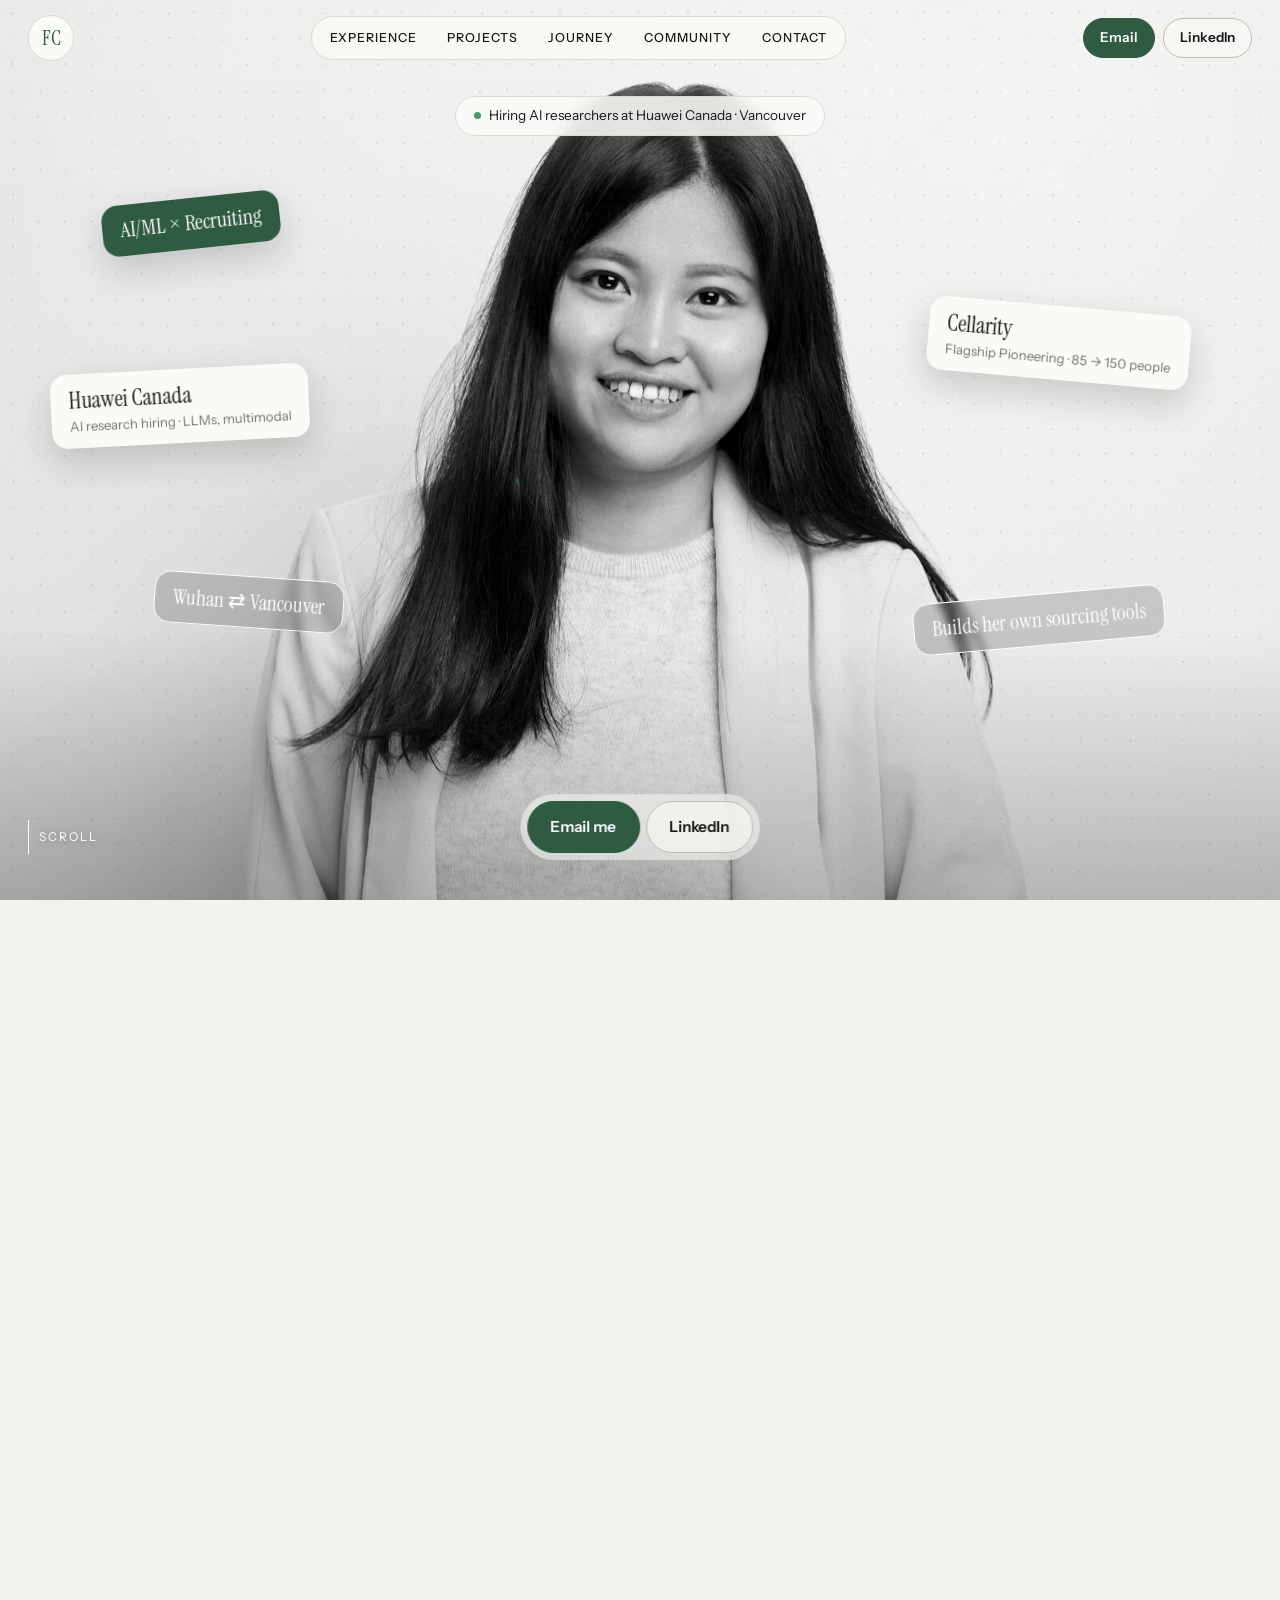
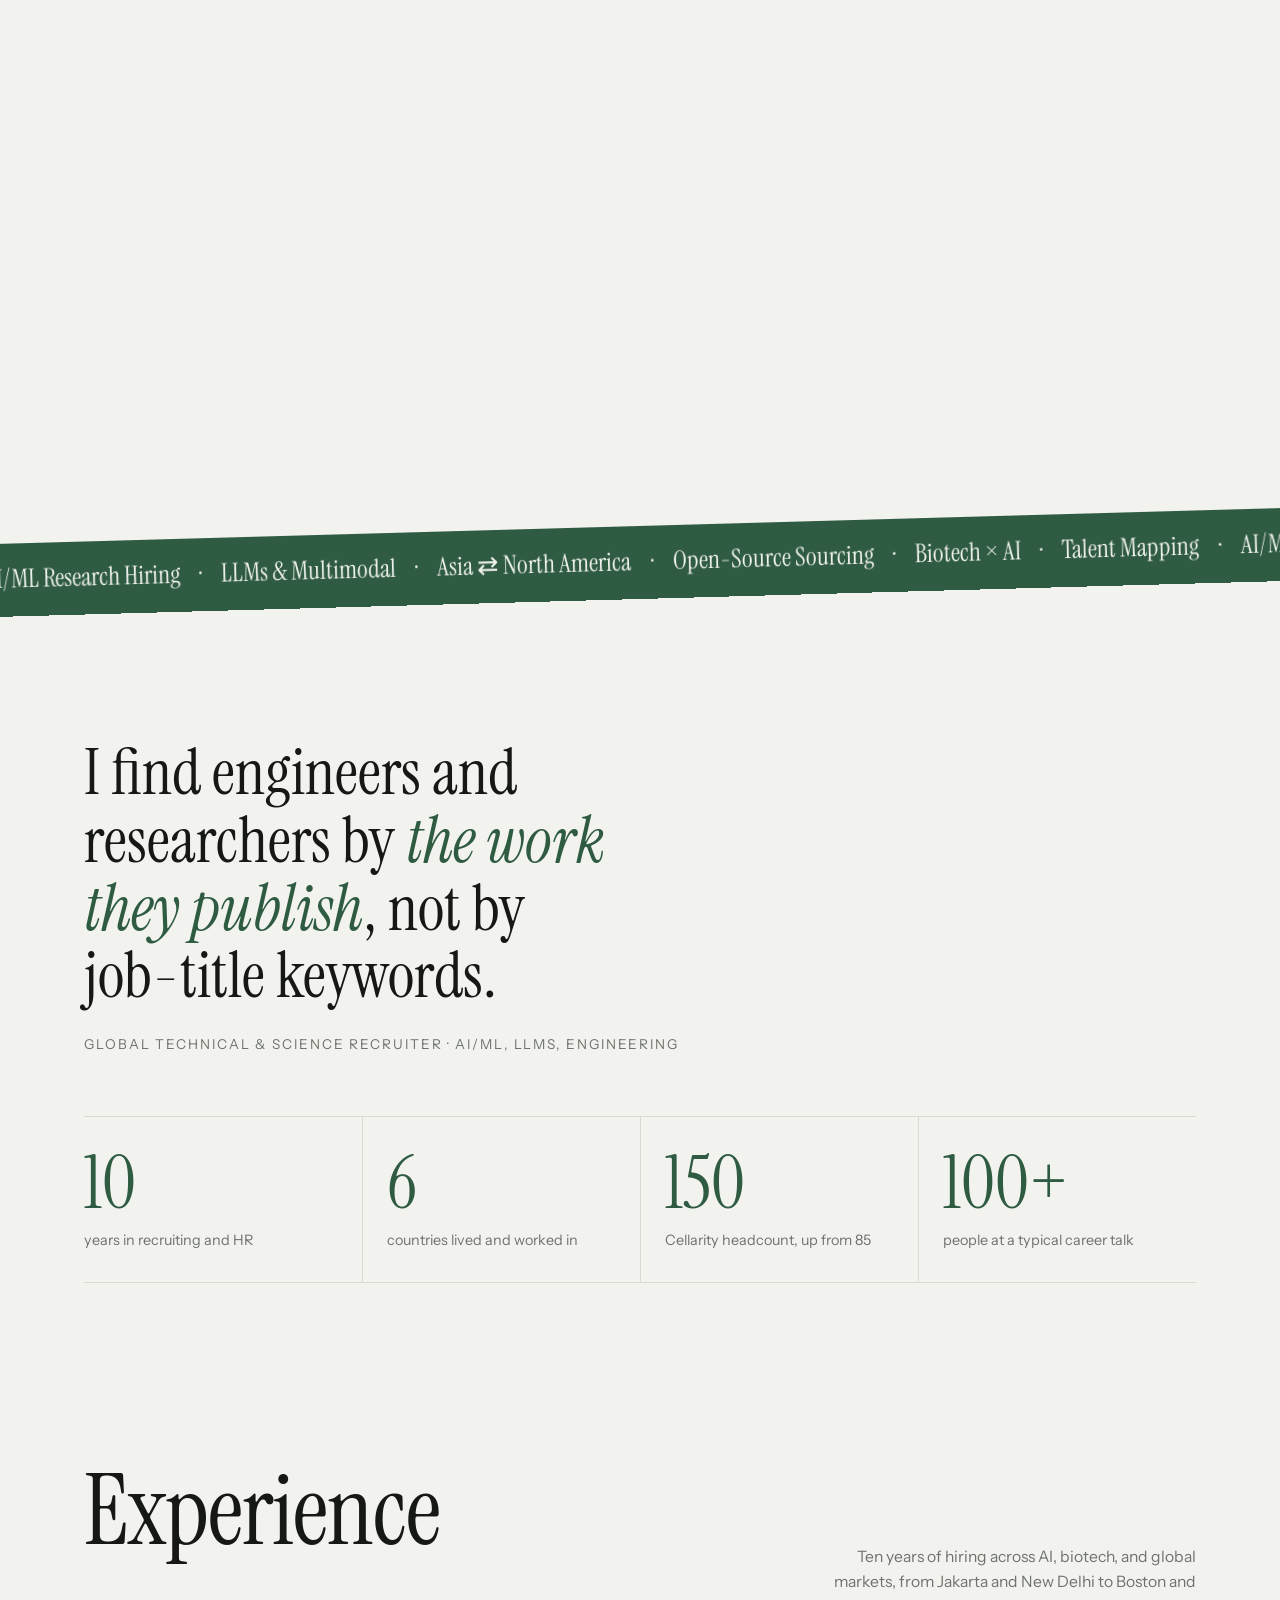
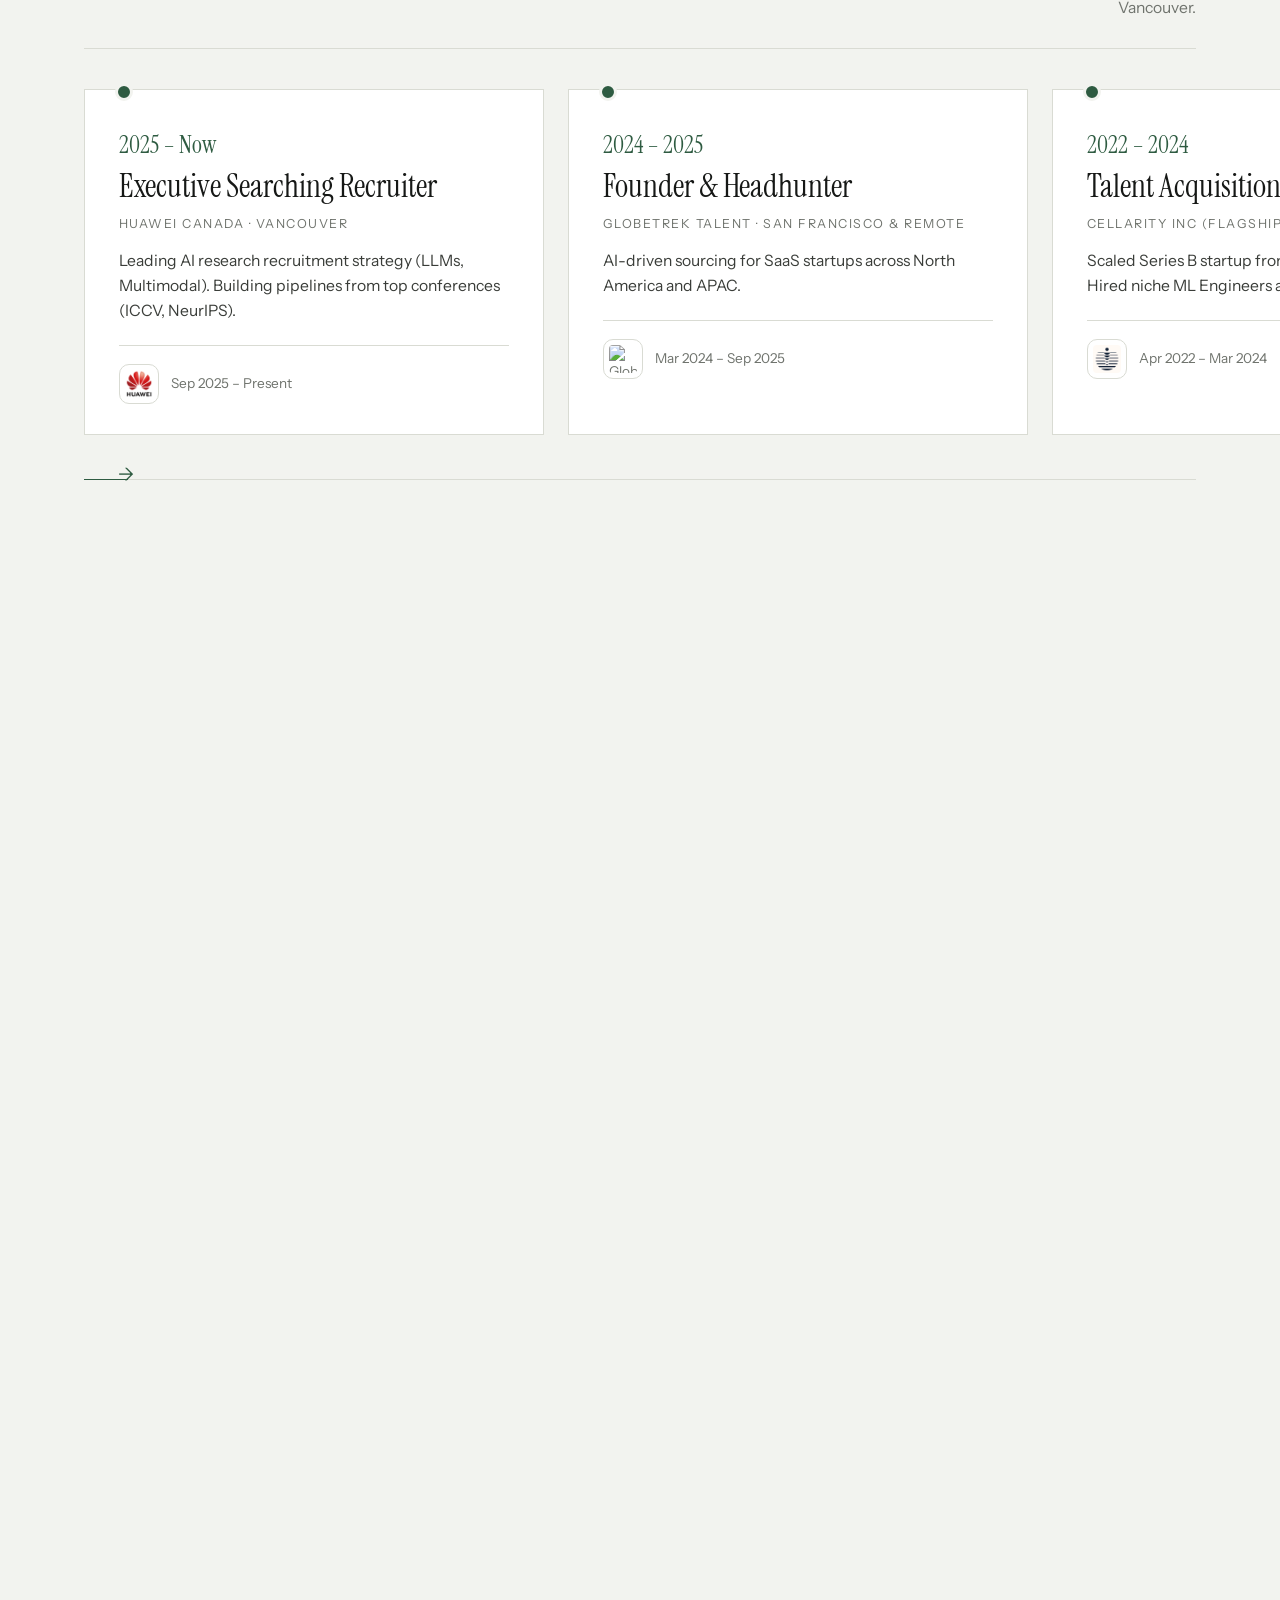
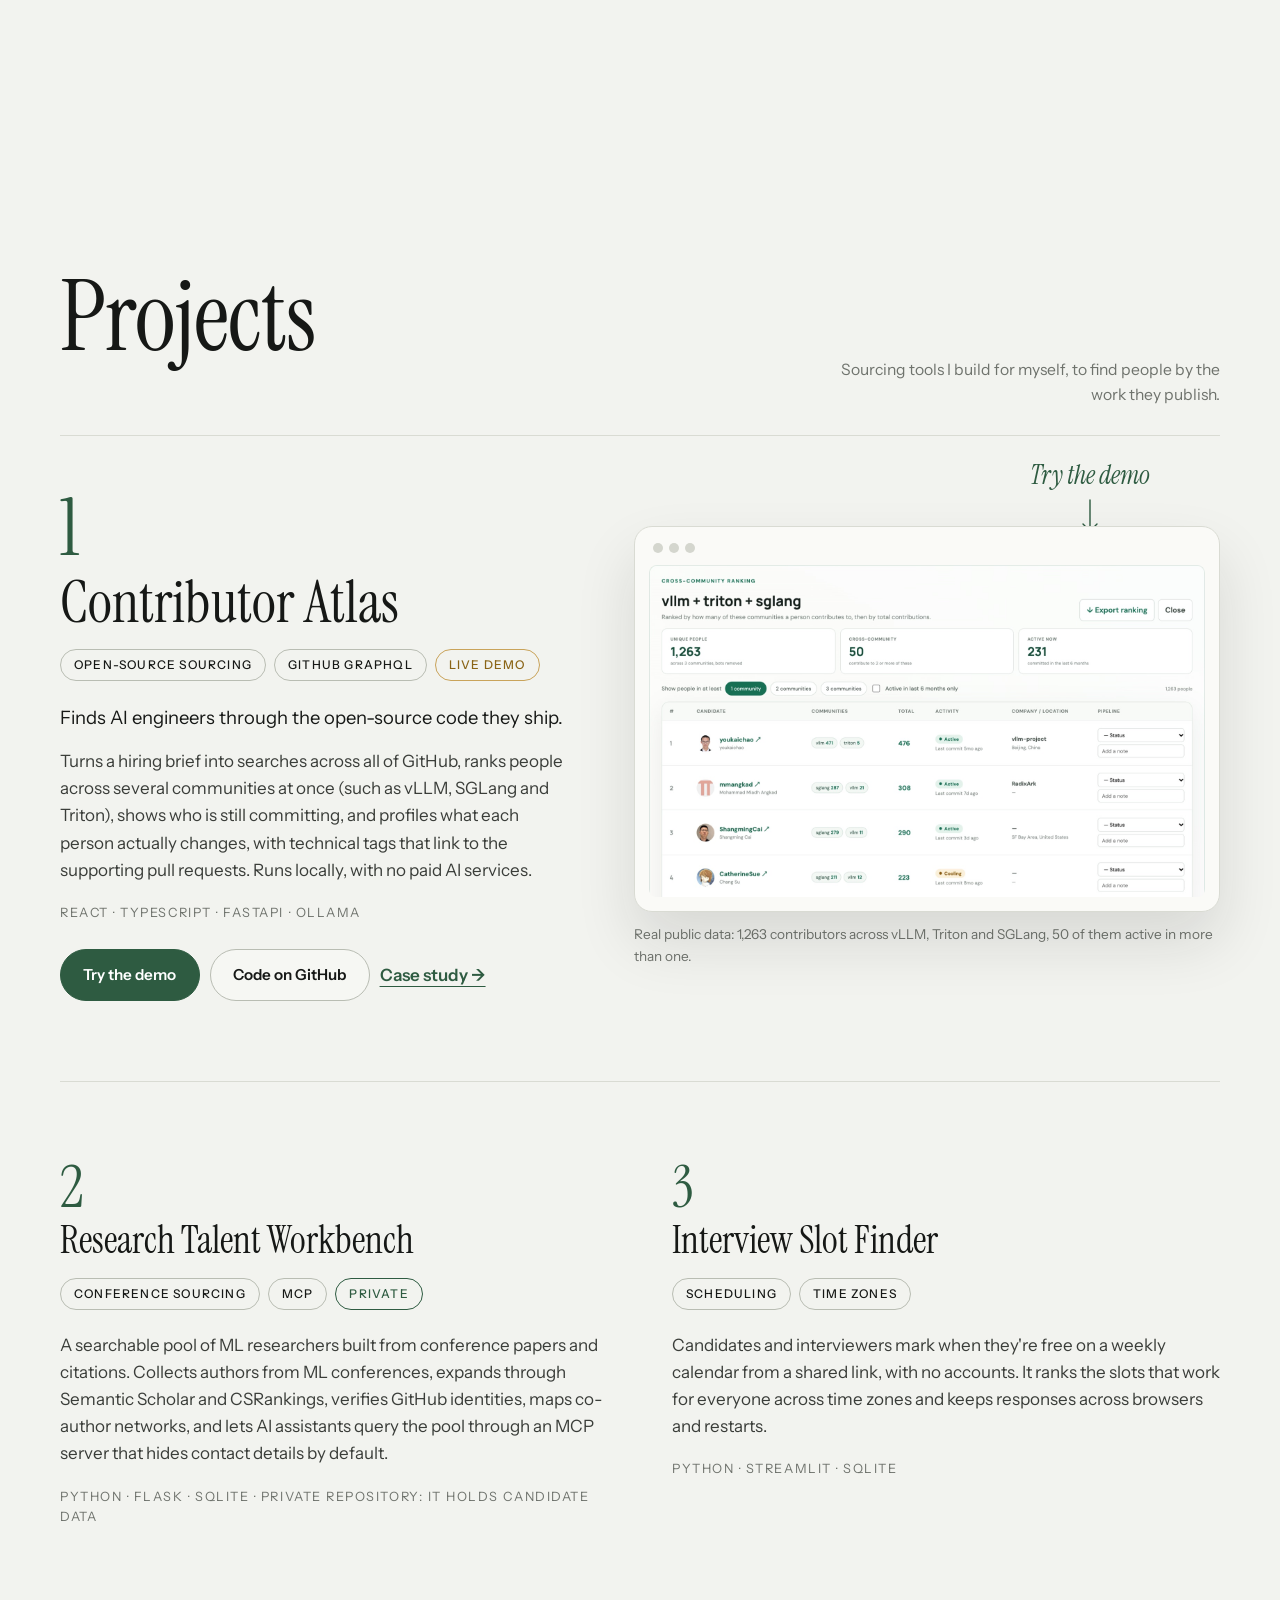
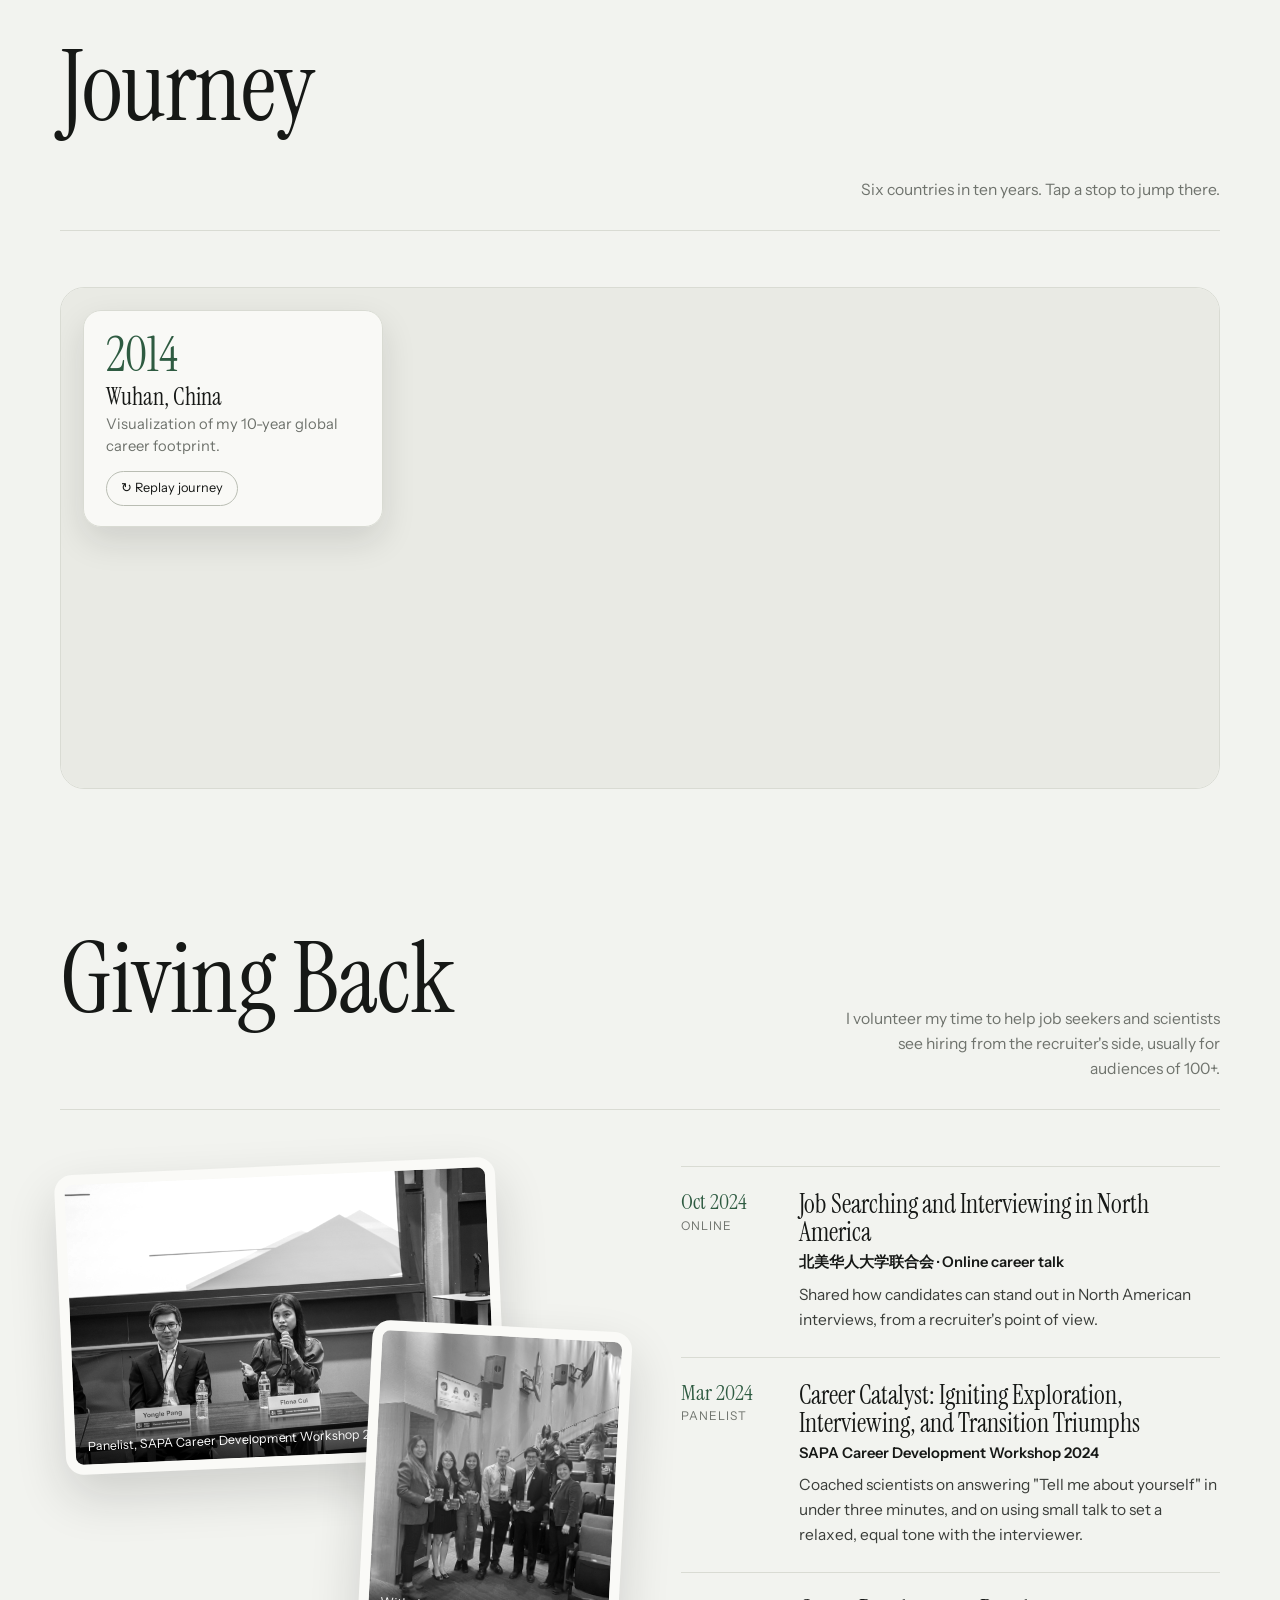
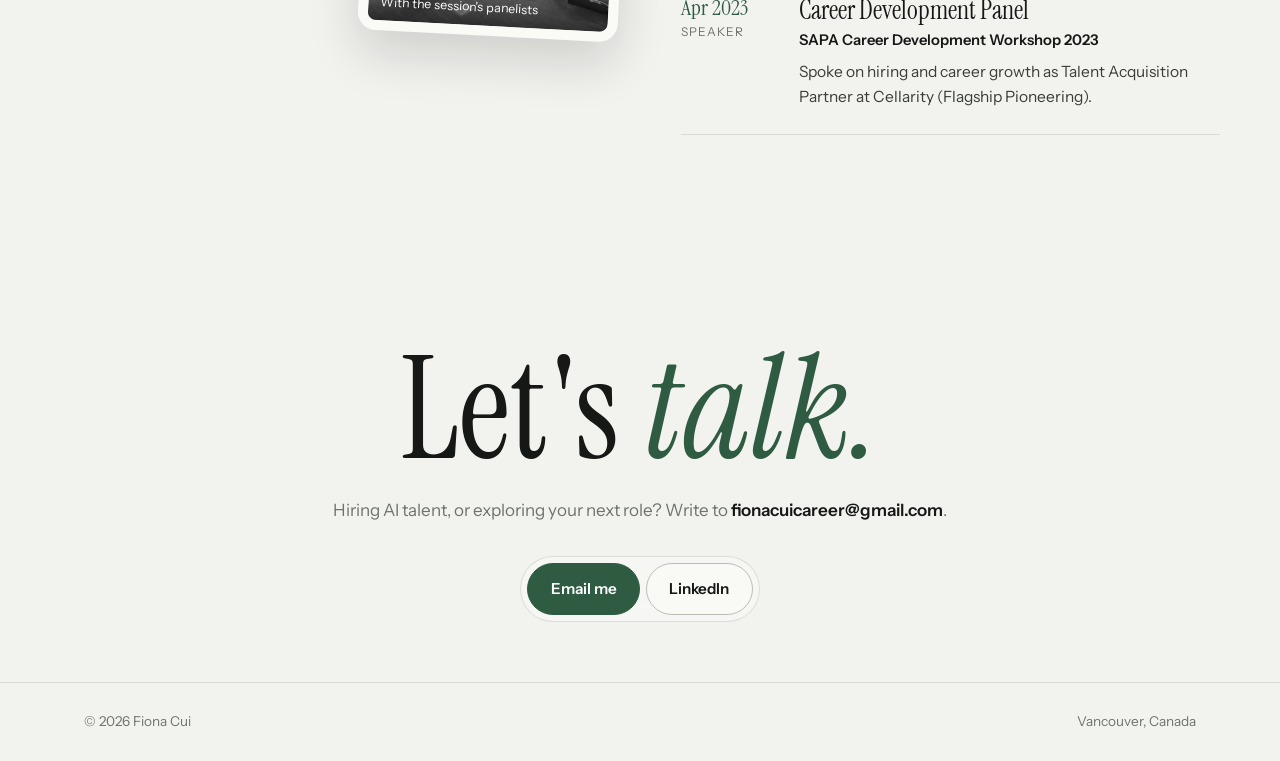
==== commit 8d6636f6: "Add scroll-driven and pointer interactions Pinned hero: the full-bleed black-and-white portrait shri" ====
--- a/index.html
+++ b/index.html
@@ -17,6 +17,7 @@
     <meta property="og:image:width" content="1200">
     <meta property="og:image:height" content="630">
     <meta name="twitter:card" content="summary_large_image">
+    <script>document.documentElement.classList.add('js');</script>
 
     <!-- Leaflet CSS (地图引擎) -->
     <link rel="stylesheet" href="https://unpkg.com/leaflet@1.9.4/dist/leaflet.css" />
@@ -24,12 +25,13 @@
     <link href="https://fonts.googleapis.com/css2?family=Instrument+Sans:wght@400;500;600;700&family=Instrument+Serif:ital@0;1&family=Mrs+Saint+Delafield&display=swap" rel="stylesheet">
 
     <style>
-        /* 版式：编辑风格的单栏长页。暖米灰底 + 深绿单一强调色；超大衬线标题，描边胶囊标签；
-           第一屏是滚动的大字名字 + 黑白照片 + 手写签名 + 倾斜的信息标签 */
+        /* 版式：编辑风格的单栏长页。暖米灰底 + 深绿单一强调色；超大衬线标题，描边胶囊标签。
+           动效：第一屏固定滚动（全屏黑白照片 → 相框照片 + 大字名字 + 签名），鼠标聚光灯上色，
+           点阵随鼠标变绿，标签漂浮视差，横幅随滚动速度倾斜，3D 人才网络，数字计数，经历横向滑动 */
         :root {
             --bg: #f2f3ef;          /* 暖米灰底 */
             --paper: #fafaf7;       /* 卡片、框 */
-            --ink: #161816;         /* 标题、正文主色 */
+            --ink: #161816;         /* 标题 */
             --text: #3a3d39;        /* 正文 */
             --muted: #6f736d;       /* 次要文字 */
             --line: #d9dbd3;        /* 分隔线、描边 */
@@ -40,99 +42,137 @@
             --serif: 'Instrument Serif', Georgia, 'Times New Roman', serif;
             --sans: 'Instrument Sans', -apple-system, 'Segoe UI', sans-serif;
             --script: 'Mrs Saint Delafield', 'Snell Roundhand', cursive;
-            --gutter: max(24px, env(safe-area-inset-left, 0px));
         }
 
         * { margin: 0; padding: 0; box-sizing: border-box; }
         html { scroll-behavior: smooth; scroll-padding-top: 88px; }
-        html, body { overflow-x: clip; }  /* 倾斜的横幅和滚动大字会伸出屏幕，裁掉而不产生横向滚动 */
+        html, body { overflow-x: clip; }  /* 倾斜横幅和滚动大字会伸出屏幕，裁掉而不产生横向滚动 */
         body { font-family: var(--sans); font-size: 17px; line-height: 1.6; color: var(--text); background: var(--bg); }
         a { color: inherit; }
         img { max-width: 100%; }
         a:focus-visible, button:focus-visible { outline: 2px solid var(--green); outline-offset: 3px; border-radius: 8px; }
         .sr-only { position: absolute; width: 1px; height: 1px; overflow: hidden; clip: rect(0 0 0 0); white-space: nowrap; }
-
-        .wrap { max-width: 1160px; margin: 0 auto; padding-left: var(--gutter); padding-right: max(24px, env(safe-area-inset-right, 0px)); }
+        .wrap { max-width: 1160px; margin: 0 auto; padding-left: max(24px, env(safe-area-inset-left, 0px)); padding-right: max(24px, env(safe-area-inset-right, 0px)); }
 
         /* ---------- 导航 ---------- */
         nav { position: fixed; top: 0; left: 0; right: 0; z-index: 1000; padding-top: env(safe-area-inset-top, 0px); transition: background 0.3s; }
         nav.scrolled { background: rgba(242, 243, 239, 0.88); backdrop-filter: blur(12px); }
         nav .inner { display: flex; align-items: center; justify-content: space-between; gap: 16px; height: 76px; padding-left: max(28px, env(safe-area-inset-left, 0px)); padding-right: max(28px, env(safe-area-inset-right, 0px)); }
         .monogram { display: grid; place-items: center; flex: none; width: 46px; height: 46px; border: 1px solid var(--line); border-radius: 50%; color: var(--green); background: var(--paper); font-family: var(--serif); font-size: 1.3rem; text-decoration: none; }
-        .nav-pill { display: flex; gap: 2px; padding: 4px; border: 1px solid var(--line); border-radius: 50px; background: rgba(250, 250, 247, 0.75); backdrop-filter: blur(8px); }
-        .nav-pill a { padding: 7px 14px; border-radius: 50px; color: var(--ink); font-size: 0.78rem; font-weight: 500; letter-spacing: 0.08em; text-decoration: none; text-transform: uppercase; white-space: nowrap; transition: background 0.2s; }
-        .nav-pill a:hover, .nav-pill a.active { background: #e3e5de; }
+        .nav-pill { display: flex; gap: 2px; padding: 4px; border: 1px solid var(--line); border-radius: 50px; background: rgba(250, 250, 247, 0.8); backdrop-filter: blur(8px); }
+        .nav-pill a { padding: 7px 14px; border-radius: 50px; color: var(--ink); font-size: 0.78rem; font-weight: 500; letter-spacing: 0.08em; text-decoration: none; text-transform: uppercase; white-space: nowrap; transition: background 0.25s, box-shadow 0.25s; }
+        .nav-pill a:hover { background: #e7e9e2; }
+        .nav-pill a.active { background: #e3e5de; box-shadow: inset 0 1px 3px rgba(0,0,0,0.12); }
         .nav-cta { display: flex; gap: 8px; }
         .progress { position: absolute; left: 0; bottom: 0; height: 2px; width: 0; background: var(--green); }
 
         /* ---------- 按钮 ---------- */
         .btn { display: inline-flex; align-items: center; gap: 8px; padding: 0.8rem 1.4rem; border: 1px solid var(--green); border-radius: 50px; color: white; background: var(--green); font-family: var(--sans); font-size: 0.95rem; font-weight: 600; text-decoration: none; white-space: nowrap; transition: background 0.2s, transform 0.2s; }
         .btn:hover { background: var(--green-dark); transform: translateY(-1px); }
-        .btn.ghost { color: var(--ink); background: transparent; border-color: #b9bdb3; }
-        .btn.ghost:hover { background: rgba(0,0,0,0.04); }
+        .btn.ghost { color: var(--ink); background: rgba(250, 250, 247, 0.6); border-color: #b9bdb3; }
+        .btn.ghost:hover { background: rgba(250, 250, 247, 0.95); }
         .btn.small { padding: 0.5rem 1rem; font-size: 0.85rem; }
-        .btn-group { display: inline-flex; gap: 6px; padding: 6px; border: 1px solid var(--line); border-radius: 50px; background: rgba(250, 250, 247, 0.85); backdrop-filter: blur(8px); }
-
-        /* ---------- 第一屏 ---------- */
-        .hero { position: relative; min-height: max(720px, 100svh); display: grid; place-items: center; overflow: hidden; padding: 120px 0 64px;
-            background-image: radial-gradient(rgba(46, 91, 65, 0.16) 1px, transparent 1.4px); background-size: 22px 22px; }
-        .status { position: absolute; top: 96px; left: 50%; z-index: 4; transform: translateX(-50%); padding: 8px 18px; border: 1px solid var(--line); border-radius: 50px; color: var(--ink); background: rgba(250, 250, 247, 0.9); font-size: 0.85rem; white-space: nowrap; }
-        .status i { display: inline-block; width: 7px; height: 7px; margin-right: 8px; border-radius: 50%; background: #3f9a63; box-shadow: 0 0 0 4px rgba(63, 154, 99, 0.18); vertical-align: 1px; }
-        .marquee { position: absolute; left: 0; right: 0; display: flex; overflow: hidden; pointer-events: none; user-select: none; }
+        .btn-group { display: inline-flex; gap: 6px; padding: 6px; border: 1px solid rgba(217, 219, 211, 0.9); border-radius: 50px; background: rgba(250, 250, 247, 0.55); backdrop-filter: blur(10px); }
+
+        /* ---------- 第一屏：固定舞台，滚动驱动 ---------- */
+        .hero-pin { position: relative; height: 240vh; }
+        .stage { position: sticky; top: 0; height: 100vh; height: 100svh; overflow: hidden; background: var(--bg); }
+        .stage canvas { position: absolute; inset: 0; width: 100%; height: 100%; pointer-events: none; }
+        #dots { z-index: 4; }
+        #color { z-index: 3; }
+        .marquee { position: absolute; left: 0; right: 0; z-index: 1; display: flex; overflow: hidden; pointer-events: none; user-select: none; opacity: var(--name, 1); }
         .marquee .track { display: flex; flex: none; align-items: center; gap: 0.35em; padding-right: 0.35em; font-family: var(--serif); font-size: clamp(5rem, 13vw, 11rem); line-height: 1; white-space: nowrap; color: var(--ink); animation: slide 40s linear infinite; }
         .marquee .outline { color: transparent; -webkit-text-stroke: 1.2px var(--ink); }
         .marquee .dot { color: var(--green); font-size: 0.22em; }
-        .marquee.row-1 { top: calc(50% - 0.92 * clamp(5rem, 13vw, 11rem)); }
-        .marquee.row-2 { top: calc(50% + 0.04 * clamp(5rem, 13vw, 11rem)); }
+        .marquee.row-1 { top: calc(50% - 0.9 * clamp(5rem, 13vw, 11rem)); }
+        .marquee.row-2 { top: calc(50% + 0.06 * clamp(5rem, 13vw, 11rem)); }
         .marquee.row-2 .track { animation-direction: reverse; animation-duration: 46s; }
         @keyframes slide { to { transform: translateX(-100%); } }
 
-        .portrait { position: relative; z-index: 2; width: min(360px, 72vw); }
-        .portrait .frame { overflow: hidden; aspect-ratio: 4 / 5; border-radius: 26px; background: #ddd; box-shadow: 0 30px 70px rgba(22, 24, 22, 0.25); }
-        .portrait img { display: block; width: 100%; height: 100%; object-fit: cover; object-position: 50% 12%; filter: grayscale(1) contrast(1.06); }
-        .signature { position: absolute; left: 50%; bottom: 6%; transform: translateX(-46%) rotate(-8deg); color: var(--green); font-family: var(--script); font-size: clamp(5.5rem, 12vw, 8.5rem); line-height: 1; white-space: nowrap; pointer-events: none; text-shadow: 0 2px 18px rgba(250, 250, 247, 0.6); }
-        .chip { position: absolute; z-index: 3; padding: 12px 18px; border-radius: 16px; color: var(--ink); background: var(--paper); box-shadow: 0 14px 34px rgba(22, 24, 22, 0.14); line-height: 1.25; }
+        .photo { position: absolute; z-index: 2; overflow: hidden; left: 0; top: 0; width: 100%; height: 100%; background: #d9d9d6; will-change: left, top, width, height; }
+        .photo img { display: block; width: 100%; height: 100%; object-fit: cover; object-position: 50% 18%; filter: grayscale(1) contrast(1.05); }
+        .photo::after { content: ""; position: absolute; inset: 0; background: linear-gradient(180deg, rgba(242,243,239,0.35), transparent 22%, transparent 70%, rgba(22,24,22,0.25)); opacity: var(--veil, 1); pointer-events: none; }
+        .signature { position: absolute; z-index: 5; left: 50%; top: 50%; color: var(--green); font-family: var(--script); font-size: clamp(6rem, 13vw, 10rem); line-height: 1; white-space: nowrap; pointer-events: none; transform: translate(-46%, 8%) rotate(-8deg); text-shadow: 0 2px 18px rgba(250, 250, 247, 0.55); clip-path: inset(-20% calc(var(--sig, 1) * -10% + (1 - var(--sig, 1)) * 100%) -20% -10%); }
+
+        .chips { position: absolute; inset: 0; z-index: 6; pointer-events: none; opacity: var(--chips, 1); }
+        .chip { position: absolute; padding: 12px 18px; border-radius: 16px; color: var(--ink); background: var(--paper); box-shadow: 0 14px 34px rgba(22, 24, 22, 0.18); line-height: 1.25; pointer-events: auto; transform: translate3d(var(--px, 0px), var(--py, 0px), 0) rotate(var(--r, 0deg)); }
+        .chip > span { display: block; animation: floaty 6s ease-in-out infinite; animation-delay: var(--d, 0s); }
         .chip strong { display: block; font-family: var(--serif); font-size: 1.45rem; font-weight: 400; }
         .chip small { color: var(--muted); font-size: 0.82rem; }
         .chip.green { color: white; background: var(--green); font-family: var(--serif); font-size: 1.35rem; }
-        .chip.line { border: 1.5px solid var(--ink); background: rgba(250, 250, 247, 0.75); box-shadow: none; font-family: var(--serif); font-size: 1.3rem; }
-        .chip.c1 { top: 22%; left: 8%; transform: rotate(-6deg); }
-        .chip.c2 { top: 42%; left: 4%; transform: rotate(-3deg); }
-        .chip.c3 { top: 66%; left: 11%; transform: rotate(4deg); }
-        .chip.c4 { top: 28%; right: 7%; transform: rotate(5deg); }
-        .chip.c5 { top: 60%; right: 9%; transform: rotate(-5deg); }
-        .hero > .btn-group { position: absolute; z-index: 4; bottom: 40px; left: 50%; transform: translateX(-50%); }
-
-        /* ---------- 倾斜滚动横幅 ---------- */
-        .ribbon { position: relative; z-index: 3; margin: -10px -2% 0; overflow: hidden; color: #f2f3ef; background: var(--green); transform: rotate(-1.6deg); }
+        .chip.line { border: 1.5px solid currentColor; color: white; background: rgba(22, 24, 22, 0.18); backdrop-filter: blur(4px); box-shadow: none; font-family: var(--serif); font-size: 1.3rem; }
+        .chip.c1 { top: 22%; left: 8%; --r: -6deg; --d: 0s; }
+        .chip.c2 { top: 41%; left: 4%; --r: -3deg; --d: -1.5s; }
+        .chip.c3 { top: 64%; left: 12%; --r: 4deg; --d: -3s; }
+        .chip.c4 { top: 34%; right: 7%; --r: 5deg; --d: -2s; }
+        .chip.c5 { top: 66%; right: 9%; --r: -5deg; --d: -4s; }
+        @keyframes floaty { 0%, 100% { transform: translateY(0); } 50% { transform: translateY(-9px); } }
+        .chip { animation: popIn 0.8s cubic-bezier(.2,.9,.3,1.3) both; }
+        .chip.c2 { animation-delay: 0.1s; } .chip.c3 { animation-delay: 0.2s; } .chip.c4 { animation-delay: 0.15s; } .chip.c5 { animation-delay: 0.25s; }
+        @keyframes popIn { from { opacity: 0; scale: 0.8; } to { opacity: 1; scale: 1; } }
+
+        .status { position: absolute; top: 96px; left: 50%; z-index: 7; transform: translateX(-50%); padding: 8px 18px; border: 1px solid var(--line); border-radius: 50px; color: var(--ink); background: rgba(250, 250, 247, 0.88); backdrop-filter: blur(8px); font-size: 0.85rem; white-space: nowrap; }
+        .status i { display: inline-block; width: 7px; height: 7px; margin-right: 8px; border-radius: 50%; background: #3f9a63; vertical-align: 1px; animation: pulse 2.2s ease-out infinite; }
+        @keyframes pulse { 0% { box-shadow: 0 0 0 0 rgba(63,154,99,0.55); } 100% { box-shadow: 0 0 0 10px rgba(63,154,99,0); } }
+        .stage > .btn-group { position: absolute; z-index: 7; bottom: 40px; left: 50%; transform: translateX(-50%); }
+        .hint { position: absolute; z-index: 7; left: max(28px, env(safe-area-inset-left, 0px)); bottom: 46px; display: flex; align-items: center; gap: 10px; color: white; font-size: 0.75rem; letter-spacing: 0.16em; text-transform: uppercase; opacity: var(--hint, 1); text-shadow: 0 1px 8px rgba(0,0,0,0.35); }
+        .hint i { width: 1px; height: 34px; background: currentColor; transform-origin: top; animation: drip 2s ease-in-out infinite; }
+        @keyframes drip { 0% { transform: scaleY(0); } 50% { transform: scaleY(1); } 100% { transform: scaleY(1); opacity: 0; } }
+
+        /* ---------- 倾斜滚动横幅（随滚动速度倾斜） ---------- */
+        .ribbon { position: relative; z-index: 3; margin: -34px -2% 0; transform: rotate(-1.6deg); }
+        .ribbon .skew { overflow: hidden; color: #f2f3ef; background: var(--green); transform: skewX(var(--skew, 0deg)); }
         .ribbon .lane { display: flex; }
         .ribbon .track { display: flex; flex: none; gap: 1.2rem; padding: 16px 0.6rem; font-family: var(--serif); font-size: 1.6rem; white-space: nowrap; animation: slide 46s linear infinite; }
 
-        /* ---------- 宣言 ---------- */
-        .statement { padding: 140px 0 110px; text-align: center; }
-        .statement h2 { max-width: 1000px; margin: 0 auto; color: var(--ink); font-family: var(--serif); font-size: clamp(2.3rem, 5.2vw, 4.4rem); font-weight: 400; line-height: 1.08; text-wrap: balance; }
+        /* ---------- 宣言 + 3D 人才网络 ---------- */
+        .statement { display: grid; grid-template-columns: 1.4fr 1fr; align-items: center; gap: 40px; padding-top: 140px; padding-bottom: 60px; }
+        .statement h2 { color: var(--ink); font-family: var(--serif); font-size: clamp(2.3rem, 5vw, 4.2rem); font-weight: 400; line-height: 1.06; text-wrap: balance; }
         .statement h2 em { color: var(--green); }
         .statement p { margin-top: 1.5rem; color: var(--muted); font-size: 0.85rem; letter-spacing: 0.14em; text-transform: uppercase; }
+        .network { position: relative; aspect-ratio: 1; max-width: 420px; width: 100%; justify-self: center; }
+        .network canvas { display: block; width: 100% !important; height: 100% !important; }
+        .network figcaption { position: absolute; left: 0; right: 0; bottom: -6px; color: var(--muted); font-size: 0.8rem; text-align: center; }
+
+        /* ---------- 数字 ---------- */
+        .stats { display: grid; grid-template-columns: repeat(4, 1fr); border-top: 1px solid var(--line); border-bottom: 1px solid var(--line); margin-bottom: 40px; }
+        .stat { padding: 30px 24px; border-left: 1px solid var(--line); }
+        .stat:first-child { border-left: 0; padding-left: 0; }
+        .stat b { display: block; color: var(--green); font-family: var(--serif); font-size: clamp(3rem, 6vw, 4.6rem); font-weight: 400; line-height: 1; font-variant-numeric: tabular-nums; }
+        .stat span { display: block; margin-top: 8px; color: var(--muted); font-size: 0.9rem; }
 
         /* ---------- 通用小节 ---------- */
         .section { padding: 90px 0; }
         .section-title { display: flex; align-items: end; justify-content: space-between; gap: 24px; margin-bottom: 56px; padding-bottom: 28px; border-bottom: 1px solid var(--line); }
-        .section-title h2 { color: var(--ink); font-family: var(--serif); font-size: clamp(3.4rem, 8vw, 6.2rem); font-weight: 400; line-height: 0.95; letter-spacing: -0.01em; }
+        .section-title h2 { color: var(--ink); font-family: var(--serif); font-size: clamp(3.4rem, 8vw, 6.2rem); font-weight: 400; line-height: 0.95; letter-spacing: -0.01em; transform: translateY(var(--para, 0px)); }
         .section-title p { max-width: 24rem; color: var(--muted); font-size: 0.98rem; text-align: right; }
         .pill { display: inline-block; padding: 5px 13px; border: 1px solid #b9bdb3; border-radius: 50px; color: var(--ink); font-size: 0.75rem; font-weight: 500; letter-spacing: 0.1em; text-transform: uppercase; }
         .pill.status-pill { color: var(--amber); border-color: #c9a35a; }
         .pill.green { color: var(--green); border-color: var(--green); }
         .pills { display: flex; flex-wrap: wrap; gap: 8px; margin: 18px 0 22px; }
-
-        /* ---------- 工作经历 ---------- */
-        .job { display: grid; grid-template-columns: 190px 1fr 210px; gap: 32px; padding: 30px 0; border-bottom: 1px solid var(--line); }
-        .job:first-child { padding-top: 0; }
-        .job-years { color: var(--green); font-family: var(--serif); font-size: 1.6rem; line-height: 1.1; }
-        .job h3 { color: var(--ink); font-family: var(--serif); font-size: 2rem; font-weight: 400; line-height: 1.1; }
-        .job h4 { margin: 4px 0 10px; color: var(--ink); font-size: 1rem; font-weight: 600; }
-        .job p { max-width: 38rem; }
-        .job-place { display: flex; flex-direction: column; align-items: flex-end; gap: 12px; color: var(--muted); font-size: 0.9rem; text-align: right; }
-        .company-logo { width: 48px; height: 48px; padding: 6px; object-fit: contain; border: 1px solid var(--line); border-radius: 12px; background: white; }
+        .meta { margin-top: 1.2rem; color: var(--muted); font-size: 0.8rem; letter-spacing: 0.12em; text-transform: uppercase; }
+
+        /* 滚动淡入：只有 JS 可用时才先隐藏 */
+        .js [data-reveal] { opacity: 0; transform: translateY(28px); transition: opacity 0.9s ease, transform 0.9s cubic-bezier(.2,.7,.2,1); transition-delay: var(--delay, 0s); }
+        .js [data-reveal].in { opacity: 1; transform: none; }
+
+        /* ---------- 工作经历：桌面端固定 + 横向滑动 ---------- */
+        .exp-pin { position: relative; }
+        .exp-sticky { position: sticky; top: 0; display: flex; flex-direction: column; justify-content: center; min-height: 100vh; min-height: 100svh; overflow: hidden; padding: 100px 0 40px; }
+        .exp-head { width: 100%; margin-bottom: 40px; }
+        .exp-head .section-title { margin-bottom: 0; }
+        .exp-track { display: flex; gap: 24px; padding-left: max(24px, calc((100vw - 1160px) / 2 + 24px)); padding-right: 24px; will-change: transform; }
+        .card { position: relative; flex: none; width: min(460px, 82vw); padding: 36px 34px 30px; border: 1px solid var(--line); background: white; }
+        .card::before { content: ""; position: absolute; top: -7px; left: 30px; width: 12px; height: 12px; border: 3px solid var(--bg); border-radius: 50%; background: var(--green); }
+        .card .years { color: var(--green); font-family: var(--serif); font-size: 1.5rem; }
+        .card h3 { margin-top: 6px; color: var(--ink); font-family: var(--serif); font-size: 2rem; font-weight: 400; line-height: 1.05; }
+        .card .org { margin: 10px 0 14px; color: var(--muted); font-size: 0.78rem; letter-spacing: 0.12em; text-transform: uppercase; }
+        .card p { font-size: 0.98rem; }
+        .card .foot { display: flex; align-items: center; gap: 12px; margin-top: 22px; padding-top: 18px; border-top: 1px solid var(--line); color: var(--muted); font-size: 0.85rem; }
+        .company-logo { width: 40px; height: 40px; padding: 5px; object-fit: contain; border: 1px solid var(--line); border-radius: 10px; background: white; }
+        .exp-progress { position: relative; height: 1px; margin: 44px max(24px, calc((100vw - 1160px) / 2 + 24px)) 0; background: var(--line); }
+        .exp-progress span { position: absolute; left: 0; top: 0; height: 1px; width: var(--exp, 4%); background: var(--green); }
+        .exp-progress span::after { content: "→"; position: absolute; right: -6px; top: -14px; color: var(--green); font-size: 1.2rem; line-height: 1; }
 
         /* ---------- 项目 ---------- */
         .project { display: grid; grid-template-columns: 1fr 1.15fr; align-items: center; gap: 64px; padding-bottom: 80px; margin-bottom: 80px; border-bottom: 1px solid var(--line); }
@@ -140,14 +180,14 @@
         .project h3 { margin-top: 10px; color: var(--ink); font-family: var(--serif); font-size: clamp(2.6rem, 4.6vw, 3.6rem); font-weight: 400; line-height: 1; }
         .project .lede { color: var(--ink); font-size: 1.15rem; }
         .project .lede + p { margin-top: 1rem; }
-        .meta { margin-top: 1.2rem; color: var(--muted); font-size: 0.8rem; letter-spacing: 0.12em; text-transform: uppercase; }
         .project .actions { display: flex; flex-wrap: wrap; align-items: center; gap: 10px; margin-top: 1.6rem; }
         .text-link { color: var(--green); font-weight: 600; text-decoration: underline; text-decoration-thickness: 1px; text-underline-offset: 5px; }
-        .shot { position: relative; }
+        .shot { position: relative; perspective: 1200px; }
         .shot-label { position: absolute; top: -70px; right: 12%; display: flex; flex-direction: column; align-items: center; color: var(--green); font-family: var(--serif); font-size: 1.6rem; font-style: italic; text-decoration: none; }
-        .shot-label svg { width: 18px; height: 34px; margin-top: 2px; }
-        .shot a.frame { display: block; overflow: hidden; padding: 14px; border: 1px solid var(--line); border-radius: 18px; background: var(--paper); box-shadow: 0 30px 60px rgba(22, 24, 22, 0.12); transition: transform 0.25s; text-decoration: none; }
-        .shot a.frame:hover { transform: translateY(-4px) rotate(-0.3deg); }
+        .shot-label svg { width: 18px; height: 34px; margin-top: 2px; animation: nudge 1.8s ease-in-out infinite; }
+        @keyframes nudge { 0%, 100% { transform: translateY(0); } 50% { transform: translateY(6px); } }
+        .shot a.frame { display: block; overflow: hidden; padding: 14px; border: 1px solid var(--line); border-radius: 18px; background: var(--paper); box-shadow: 0 30px 60px rgba(22, 24, 22, 0.12); text-decoration: none; transform: rotateX(var(--tx, 0deg)) rotateY(var(--ty, 0deg)); transition: transform 0.25s ease-out, box-shadow 0.25s; }
+        .shot a.frame:hover { box-shadow: 0 40px 80px rgba(22, 24, 22, 0.18); }
         .shot .bar { display: flex; gap: 6px; padding: 2px 4px 12px; }
         .shot .bar i { width: 10px; height: 10px; border-radius: 50%; background: #d4d6ce; }
         .shot img { display: block; width: 100%; height: auto; border-radius: 8px; }
@@ -166,7 +206,7 @@
         .replay-btn { margin-top: 14px; padding: 6px 14px; border: 1px solid #b9bdb3; border-radius: 50px; color: var(--ink); background: transparent; font: inherit; font-size: 0.8rem; cursor: pointer; }
         .replay-btn:hover { color: white; background: var(--green); border-color: var(--green); }
         .stops { display: flex; flex-wrap: wrap; gap: 8px; margin-top: 18px; }
-        .stops button { padding: 6px 12px; border: 1px solid var(--line); border-radius: 50px; color: var(--ink); background: var(--paper); font: inherit; font-size: 0.82rem; cursor: pointer; }
+        .stops button { padding: 6px 12px; border: 1px solid var(--line); border-radius: 50px; color: var(--ink); background: var(--paper); font: inherit; font-size: 0.82rem; cursor: pointer; transition: background 0.2s, border-color 0.2s; }
         .stops button b { margin-right: 5px; color: var(--green); font-family: var(--serif); font-size: 1rem; font-weight: 400; }
         .stops button:hover, .stops button.on { border-color: var(--green); background: var(--green-soft); }
         .leaflet-container { font-family: var(--sans); }
@@ -174,8 +214,9 @@
         /* ---------- 社区回馈 ---------- */
         .giving { display: grid; grid-template-columns: 1.05fr 1fr; gap: 56px; align-items: start; }
         .photos { position: relative; height: 470px; }
-        .photos figure { position: absolute; overflow: hidden; border: 10px solid var(--paper); border-radius: 18px; background: var(--paper); box-shadow: 0 22px 50px rgba(22, 24, 22, 0.16); }
+        .photos figure { position: absolute; overflow: hidden; border: 10px solid var(--paper); border-radius: 18px; background: var(--paper); box-shadow: 0 22px 50px rgba(22, 24, 22, 0.16); transition: transform 0.4s ease; }
         .photos img { display: block; width: 100%; height: 100%; object-fit: cover; filter: grayscale(1) contrast(1.05); transition: filter 0.4s; }
+        .photos figure:hover { transform: rotate(0deg) scale(1.03) !important; z-index: 2; }
         .photos figure:hover img { filter: none; }
         .photos .p1 { top: 0; left: 0; width: 78%; height: 300px; transform: rotate(-2.5deg); }
         .photos .p2 { right: 0; bottom: 0; width: 46%; height: 310px; transform: rotate(3deg); }
@@ -204,32 +245,41 @@
         }
         @media (max-width: 900px) {
             .nav-pill { display: none; }
-            .project, .giving, .more-projects { grid-template-columns: 1fr; gap: 40px; }
-            .job { grid-template-columns: 1fr; gap: 6px; }
-            .job-place { flex-direction: row-reverse; justify-content: flex-end; align-items: center; text-align: left; }
+            .statement, .project, .giving, .more-projects { grid-template-columns: 1fr; gap: 40px; }
+            .network { max-width: 320px; }
+            .stats { grid-template-columns: 1fr 1fr; }
+            .stat:nth-child(3) { border-left: 0; padding-left: 0; }
+            .stat:nth-child(n+3) { border-top: 1px solid var(--line); }
             .section-title { flex-direction: column; align-items: flex-start; }
             .section-title p { text-align: left; }
             .shot-label { position: static; flex-direction: row; gap: 8px; margin-bottom: 12px; }
-            .shot-label svg { transform: rotate(-90deg); }
+            .shot-label svg { transform: rotate(-90deg); animation: none; }
+            /* 手机/平板：经历改为左右滑动 */
+            .exp-pin { height: auto !important; }
+            .exp-sticky { position: static; min-height: 0; padding: 64px 0 24px; }
+            .exp-track { overflow-x: auto; scroll-snap-type: x mandatory; padding-bottom: 12px; transform: none !important; scrollbar-width: none; }
+            .exp-track::-webkit-scrollbar { display: none; }
+            .card { scroll-snap-align: start; }
+            .exp-progress { display: none; }
         }
         @media (max-width: 640px) {
             body { font-size: 16px; }
             nav .inner { height: 64px; padding-left: max(16px, env(safe-area-inset-left, 0px)); padding-right: max(16px, env(safe-area-inset-right, 0px)); }
             .wrap { padding-left: max(16px, env(safe-area-inset-left, 0px)); padding-right: max(16px, env(safe-area-inset-right, 0px)); }
-            .hero { display: block; min-height: auto; padding: 128px 0 40px; text-align: center; }
+            .hero-pin { height: 200vh; }
             .status { top: 76px; max-width: calc(100% - 32px); overflow: hidden; text-overflow: ellipsis; font-size: 0.78rem; }
-            .portrait { margin: 0 auto; width: 66vw; }
-            .marquee.row-1 { top: 150px; } .marquee.row-2 { top: 260px; }
-            .chips { margin-top: 26px; padding: 0 12px; }
-            .chip { position: static; display: inline-block; margin: 6px 3px 0; transform: none !important; padding: 9px 14px; }
-            .chip.c2, .chip.c5 { display: inline-block; }
-            .chip strong { font-size: 1.2rem; }
-            .chip.green, .chip.line { font-size: 1.15rem; }
-            .hero > .btn-group { position: static; transform: none; margin-top: 28px; }
-            .statement { padding: 90px 0 70px; }
+            .chip { padding: 9px 14px; }
+            .chip strong { font-size: 1.15rem; }
+            .chip.green, .chip.line { font-size: 1.1rem; }
+            .chip.c1 { top: 15%; left: 4%; } .chip.c4 { top: 55%; right: 3%; } .chip.c3 { top: 68%; left: 5%; }
+            .stage > .btn-group { bottom: 28px; }
+            .hint { display: none; }
+            .statement { padding-top: 100px; }
+            .stat { padding: 22px 14px; }
             .section { padding: 64px 0; }
             .section-title { margin-bottom: 36px; }
             .project { padding-bottom: 56px; margin-bottom: 56px; }
+            .card { padding: 30px 24px 24px; }
             #map { height: 360px; }
             .map-card { position: static; width: auto; border: 0; border-top: 1px solid var(--line); border-radius: 0; box-shadow: none; }
             .photos { height: 360px; }
@@ -237,10 +287,14 @@
             .photos .p2 { width: 50%; height: 220px; }
             .talk { grid-template-columns: 1fr; gap: 4px; }
         }
+        /* 系统设置了减少动态效果：不固定第一屏、不播放循环动画，直接显示最终状态 */
         @media (prefers-reduced-motion: reduce) {
             html { scroll-behavior: auto; }
-            .marquee .track, .ribbon .track { animation: none; }
-            .btn, .shot a.frame { transition: none; }
+            .hero-pin { height: auto; }
+            .marquee .track, .ribbon .track, .chip, .chip > span, .status i, .hint i, .shot-label svg { animation: none; }
+            .js [data-reveal] { opacity: 1; transform: none; transition: none; }
+            .btn, .shot a.frame, .photos figure { transition: none; }
+            .chip.line { color: var(--ink); background: rgba(250, 250, 247, 0.85); }
         }
     </style>
 </head>
@@ -264,102 +318,116 @@
         <div class="progress" id="progress"></div>
     </nav>
 
-    <header class="hero" id="top">
-        <h1 class="sr-only">Fiona Cui, Global Technical &amp; Science Recruiter</h1>
-        <span class="status"><i></i>Hiring AI researchers at Huawei Canada · Vancouver</span>
-
-        <div class="marquee row-1" aria-hidden="true">
-            <div class="track"><span>Fiona Cui</span><span class="dot">●</span><span class="outline">Fiona Cui</span><span class="dot">●</span><span>Fiona Cui</span><span class="dot">●</span><span class="outline">Fiona Cui</span><span class="dot">●</span></div>
-            <div class="track"><span>Fiona Cui</span><span class="dot">●</span><span class="outline">Fiona Cui</span><span class="dot">●</span><span>Fiona Cui</span><span class="dot">●</span><span class="outline">Fiona Cui</span><span class="dot">●</span></div>
-        </div>
-        <div class="marquee row-2" aria-hidden="true">
-            <div class="track"><span class="outline">Fiona Cui</span><span class="dot">●</span><span>Fiona Cui</span><span class="dot">●</span><span class="outline">Fiona Cui</span><span class="dot">●</span><span>Fiona Cui</span><span class="dot">●</span></div>
-            <div class="track"><span class="outline">Fiona Cui</span><span class="dot">●</span><span>Fiona Cui</span><span class="dot">●</span><span class="outline">Fiona Cui</span><span class="dot">●</span><span>Fiona Cui</span><span class="dot">●</span></div>
-        </div>
-
-        <div class="portrait">
-            <div class="frame"><img src="profile.jpg" alt="Portrait of Fiona Cui"></div>
-            <span class="signature" aria-hidden="true">Fiona</span>
-        </div>
-
-        <div class="chips">
-            <span class="chip green c1">AI/ML × Recruiting</span>
-            <span class="chip c2"><strong>Huawei Canada</strong><small>AI research hiring · LLMs, multimodal</small></span>
-            <span class="chip line c3">Wuhan ⇄ Vancouver</span>
-            <span class="chip c4"><strong>Cellarity</strong><small>Flagship Pioneering · 85 → 150 people</small></span>
-            <span class="chip line c5">Builds her own sourcing tools</span>
-        </div>
-
-        <div class="btn-group">
-            <a class="btn" href="mailto:fionacuicareer@gmail.com">Email me</a>
-            <a class="btn ghost" href="https://www.linkedin.com/in/xiaoju-cui-04001694/" target="_blank" rel="noopener">LinkedIn</a>
+    <header class="hero-pin" id="top">
+        <div class="stage" id="stage">
+            <h1 class="sr-only">Fiona Cui, Global Technical &amp; Science Recruiter</h1>
+
+            <div class="marquee row-1" aria-hidden="true">
+                <div class="track"><span>Fiona Cui</span><span class="dot">●</span><span class="outline">Fiona Cui</span><span class="dot">●</span><span>Fiona Cui</span><span class="dot">●</span><span class="outline">Fiona Cui</span><span class="dot">●</span></div>
+                <div class="track"><span>Fiona Cui</span><span class="dot">●</span><span class="outline">Fiona Cui</span><span class="dot">●</span><span>Fiona Cui</span><span class="dot">●</span><span class="outline">Fiona Cui</span><span class="dot">●</span></div>
+            </div>
+            <div class="marquee row-2" aria-hidden="true">
+                <div class="track"><span class="outline">Fiona Cui</span><span class="dot">●</span><span>Fiona Cui</span><span class="dot">●</span><span class="outline">Fiona Cui</span><span class="dot">●</span><span>Fiona Cui</span><span class="dot">●</span></div>
+                <div class="track"><span class="outline">Fiona Cui</span><span class="dot">●</span><span>Fiona Cui</span><span class="dot">●</span><span class="outline">Fiona Cui</span><span class="dot">●</span><span>Fiona Cui</span><span class="dot">●</span></div>
+            </div>
+
+            <div class="photo" id="photo"><img id="photo-img" src="profile.jpg" alt="Portrait of Fiona Cui"></div>
+            <canvas id="color" aria-hidden="true"></canvas>
+            <canvas id="dots" aria-hidden="true"></canvas>
+            <span class="signature" id="signature" aria-hidden="true">Fiona</span>
+
+            <div class="chips" id="chips">
+                <span class="chip green c1" data-depth="1.2"><span>AI/ML × Recruiting</span></span>
+                <span class="chip c2" data-depth="0.7"><span><strong>Huawei Canada</strong><small>AI research hiring · LLMs, multimodal</small></span></span>
+                <span class="chip line c3" data-depth="1.5"><span>Wuhan ⇄ Vancouver</span></span>
+                <span class="chip c4" data-depth="0.9"><span><strong>Cellarity</strong><small>Flagship Pioneering · 85 → 150 people</small></span></span>
+                <span class="chip line c5" data-depth="1.3"><span>Builds her own sourcing tools</span></span>
+            </div>
+
+            <span class="status"><i></i>Hiring AI researchers at Huawei Canada · Vancouver</span>
+            <span class="hint" aria-hidden="true"><i></i>Scroll</span>
+            <div class="btn-group">
+                <a class="btn" href="mailto:fionacuicareer@gmail.com">Email me</a>
+                <a class="btn ghost" href="https://www.linkedin.com/in/xiaoju-cui-04001694/" target="_blank" rel="noopener">LinkedIn</a>
+            </div>
         </div>
     </header>
 
     <div class="ribbon" aria-hidden="true">
-        <div class="lane">
-            <div class="track"><span>AI/ML Research Hiring</span><span>·</span><span>LLMs &amp; Multimodal</span><span>·</span><span>Asia ⇄ North America</span><span>·</span><span>Open-Source Sourcing</span><span>·</span><span>Biotech × AI</span><span>·</span><span>Talent Mapping</span><span>·</span></div>
-            <div class="track"><span>AI/ML Research Hiring</span><span>·</span><span>LLMs &amp; Multimodal</span><span>·</span><span>Asia ⇄ North America</span><span>·</span><span>Open-Source Sourcing</span><span>·</span><span>Biotech × AI</span><span>·</span><span>Talent Mapping</span><span>·</span></div>
+        <div class="skew" id="ribbon">
+            <div class="lane">
+                <div class="track"><span>AI/ML Research Hiring</span><span>·</span><span>LLMs &amp; Multimodal</span><span>·</span><span>Asia ⇄ North America</span><span>·</span><span>Open-Source Sourcing</span><span>·</span><span>Biotech × AI</span><span>·</span><span>Talent Mapping</span><span>·</span></div>
+                <div class="track"><span>AI/ML Research Hiring</span><span>·</span><span>LLMs &amp; Multimodal</span><span>·</span><span>Asia ⇄ North America</span><span>·</span><span>Open-Source Sourcing</span><span>·</span><span>Biotech × AI</span><span>·</span><span>Talent Mapping</span><span>·</span></div>
+            </div>
         </div>
     </div>
 
-    <section class="statement wrap" aria-label="About">
-        <h2>I find engineers and researchers by <em>the work they publish</em>, not by job-title keywords.</h2>
-        <p>Global Technical &amp; Science Recruiter · AI/ML, LLMs, Engineering</p>
-    </section>
-
     <main>
-        <section class="section wrap" id="experience">
-            <div class="section-title">
-                <h2>Experience</h2>
-                <p>Ten years of hiring across AI, biotech, and global markets, from Jakarta and New Delhi to Boston and Vancouver.</p>
-            </div>
-            <div class="jobs">
-                <article class="job">
-                    <div class="job-years">2025 – Now</div>
-                    <div>
+        <section class="statement wrap" aria-label="About">
+            <div data-reveal>
+                <h2>I find engineers and researchers by <em>the work they publish</em>, not by job-title keywords.</h2>
+                <p>Global Technical &amp; Science Recruiter · AI/ML, LLMs, Engineering</p>
+            </div>
+            <figure class="network" id="network" data-reveal style="--delay: 0.15s">
+                <figcaption>Every node a person, every line a connection.</figcaption>
+            </figure>
+        </section>
+
+        <div class="wrap">
+            <div class="stats" data-reveal>
+                <div class="stat"><b data-count="10">10</b><span>years in recruiting and HR</span></div>
+                <div class="stat"><b data-count="6">6</b><span>countries lived and worked in</span></div>
+                <div class="stat"><b data-count="150" data-from="85">150</b><span>Cellarity headcount, up from 85</span></div>
+                <div class="stat"><b data-count="100" data-suffix="+">100+</b><span>people at a typical career talk</span></div>
+            </div>
+        </div>
+
+        <section class="exp-pin" id="experience">
+            <div class="exp-sticky">
+                <div class="wrap exp-head">
+                    <div class="section-title">
+                        <h2>Experience</h2>
+                        <p>Ten years of hiring across AI, biotech, and global markets, from Jakarta and New Delhi to Boston and Vancouver.</p>
+                    </div>
+                </div>
+                <div class="exp-track" id="exp-track">
+                    <article class="card">
+                        <div class="years">2025 – Now</div>
                         <h3>Executive Searching Recruiter</h3>
-                        <h4>Huawei Canada</h4>
+                        <div class="org">Huawei Canada · Vancouver</div>
                         <p>Leading AI research recruitment strategy (LLMs, Multimodal). Building pipelines from top conferences (ICCV, NeurIPS).</p>
-                    </div>
-                    <div class="job-place"><img src="images/logo-huawei.png" alt="Huawei logo" class="company-logo"><span>Vancouver, Canada<br>Sep 2025 – Present</span></div>
-                </article>
-                <article class="job">
-                    <div class="job-years">2024 – 2025</div>
-                    <div>
+                        <div class="foot"><img src="images/logo-huawei.png" alt="Huawei logo" class="company-logo">Sep 2025 – Present</div>
+                    </article>
+                    <article class="card">
+                        <div class="years">2024 – 2025</div>
                         <h3>Founder &amp; Headhunter</h3>
-                        <h4>Globetrek Talent</h4>
+                        <div class="org">Globetrek Talent · San Francisco &amp; Remote</div>
                         <p>AI-driven sourcing for SaaS startups across North America and APAC.</p>
-                    </div>
-                    <div class="job-place"><img src="https://ui-avatars.com/api/?name=Globetrek&background=2e5b41&color=fff" alt="Globetrek Talent logo" class="company-logo"><span>San Francisco &amp; Remote<br>Mar 2024 – Sep 2025</span></div>
-                </article>
-                <article class="job">
-                    <div class="job-years">2022 – 2024</div>
-                    <div>
+                        <div class="foot"><img src="https://ui-avatars.com/api/?name=Globetrek&background=2e5b41&color=fff" alt="Globetrek Talent logo" class="company-logo">Mar 2024 – Sep 2025</div>
+                    </article>
+                    <article class="card">
+                        <div class="years">2022 – 2024</div>
                         <h3>Talent Acquisition Manager</h3>
-                        <h4>Cellarity Inc (Flagship Pioneering)</h4>
+                        <div class="org">Cellarity Inc (Flagship Pioneering) · Boston</div>
                         <p>Scaled Series B startup from 85 to 150 headcount. Hired niche ML Engineers and Scientists.</p>
-                    </div>
-                    <div class="job-place"><img src="images/logo-cellarity.png" alt="Cellarity logo" class="company-logo"><span>Boston, MA<br>Apr 2022 – Mar 2024</span></div>
-                </article>
-                <article class="job">
-                    <div class="job-years">2019</div>
-                    <div>
+                        <div class="foot"><img src="images/logo-cellarity.png" alt="Cellarity logo" class="company-logo">Apr 2022 – Mar 2024</div>
+                    </article>
+                    <article class="card">
+                        <div class="years">2019</div>
                         <h3>HR Process Improvement Intern</h3>
-                        <h4>United Nations HQ</h4>
+                        <div class="org">United Nations HQ · New York</div>
                         <p>Redesigned recruitment workflows using Lean Six Sigma, reducing time-to-hire.</p>
-                    </div>
-                    <div class="job-place"><img src="https://upload.wikimedia.org/wikipedia/commons/2/2f/Flag_of_the_United_Nations.svg" alt="United Nations flag" class="company-logo"><span>New York, NY<br>Jun – Aug 2019</span></div>
-                </article>
-                <article class="job">
-                    <div class="job-years">2015 – 2018</div>
-                    <div>
+                        <div class="foot"><img src="https://upload.wikimedia.org/wikipedia/commons/2/2f/Flag_of_the_United_Nations.svg" alt="United Nations flag" class="company-logo">Jun – Aug 2019</div>
+                    </article>
+                    <article class="card">
+                        <div class="years">2015 – 2018</div>
                         <h3>HR Supervisor (APAC)</h3>
-                        <h4>Tiens Group</h4>
+                        <div class="org">Tiens Group · Indonesia &amp; India</div>
                         <p>Managed HR operations across 8 countries. Built sales teams from scratch in New Delhi.</p>
-                    </div>
-                    <div class="job-place"><img src="images/logo-tiens.png" alt="Tiens Group logo" class="company-logo"><span>Indonesia &amp; India</span></div>
-                </article>
+                        <div class="foot"><img src="images/logo-tiens.png" alt="Tiens Group logo" class="company-logo">2015 – 2018</div>
+                    </article>
+                </div>
+                <div class="exp-progress" aria-hidden="true"><span id="exp-progress"></span></div>
             </div>
         </section>
 
@@ -370,7 +438,7 @@
             </div>
 
             <article class="project">
-                <div>
+                <div data-reveal>
                     <div class="project-num">1</div>
                     <h3>Contributor Atlas</h3>
                     <div class="pills"><span class="pill">Open-source sourcing</span><span class="pill">GitHub GraphQL</span><span class="pill status-pill">Live demo</span></div>
@@ -383,11 +451,11 @@
                         <a class="text-link" href="contributor-atlas/case-study.html">Case study →</a>
                     </div>
                 </div>
-                <figure class="shot">
+                <figure class="shot" data-reveal style="--delay: 0.15s">
                     <a class="shot-label" href="contributor-atlas/">Try the demo
                         <svg viewBox="0 0 18 34" fill="none" stroke="currentColor" stroke-width="1.4" stroke-linecap="round" aria-hidden="true"><path d="M9 1v31M2 25l7 7 7-7"/></svg>
                     </a>
-                    <a class="frame" href="contributor-atlas/" aria-label="Open the Contributor Atlas demo">
+                    <a class="frame" id="tilt" href="contributor-atlas/" aria-label="Open the Contributor Atlas demo">
                         <div class="bar" aria-hidden="true"><i></i><i></i><i></i></div>
                         <img src="images/contributor-atlas-ranking.jpg" width="1600" height="955" loading="lazy" alt="Contributor Atlas ranking 1,263 contributors across vLLM, Triton and SGLang, with 50 active in more than one community">
                     </a>
@@ -396,14 +464,14 @@
             </article>
 
             <div class="more-projects">
-                <article>
+                <article data-reveal>
                     <div class="project-num">2</div>
                     <h3>Research Talent Workbench</h3>
                     <div class="pills"><span class="pill">Conference sourcing</span><span class="pill">MCP</span><span class="pill green">Private</span></div>
                     <p>A searchable pool of ML researchers built from conference papers and citations. Collects authors from ML conferences, expands through Semantic Scholar and CSRankings, verifies GitHub identities, maps co-author networks, and lets AI assistants query the pool through an MCP server that hides contact details by default.</p>
                     <p class="meta">Python · Flask · SQLite · Private repository: it holds candidate data</p>
                 </article>
-                <article>
+                <article data-reveal style="--delay: 0.12s">
                     <div class="project-num">3</div>
                     <h3>Interview Slot Finder</h3>
                     <div class="pills"><span class="pill">Scheduling</span><span class="pill">Time zones</span></div>
@@ -418,7 +486,7 @@
                 <h2>Journey</h2>
                 <p>Six countries in ten years. Tap a stop to jump there.</p>
             </div>
-            <div class="map-frame">
+            <div class="map-frame" data-reveal>
                 <div id="map" role="img" aria-label="Map of Fiona Cui's career path from Wuhan through Thailand, India, Indonesia, New York, Michigan, Boston and San Francisco to Vancouver"></div>
                 <div class="map-card" aria-live="polite">
                     <span class="overlay-year" id="disp-year">2014</span>
@@ -436,7 +504,7 @@
                 <p>I volunteer my time to help job seekers and scientists see hiring from the recruiter's side, usually for audiences of 100+.</p>
             </div>
             <div class="giving">
-                <div class="photos">
+                <div class="photos" data-reveal>
                     <figure class="p1">
                         <img src="images/sapa-2023-panel.jpg" alt="Fiona Cui speaking on a panel at the SAPA Career Development Workshop 2023" loading="lazy">
                         <figcaption>Panelist, SAPA Career Development Workshop 2023</figcaption>
@@ -447,7 +515,7 @@
                     </figure>
                 </div>
                 <div class="talks">
-                    <article class="talk">
+                    <article class="talk" data-reveal>
                         <div class="talk-date">Oct 2024<small>Online</small></div>
                         <div>
                             <h3>Job Searching and Interviewing in North America</h3>
@@ -455,7 +523,7 @@
                             <p>Shared how candidates can stand out in North American interviews, from a recruiter's point of view.</p>
                         </div>
                     </article>
-                    <article class="talk">
+                    <article class="talk" data-reveal style="--delay: 0.1s">
                         <div class="talk-date">Mar 2024<small>Panelist</small></div>
                         <div>
                             <h3>Career Catalyst: Igniting Exploration, Interviewing, and Transition Triumphs</h3>
@@ -463,7 +531,7 @@
                             <p>Coached scientists on answering "Tell me about yourself" in under three minutes, and on using small talk to set a relaxed, equal tone with the interviewer.</p>
                         </div>
                     </article>
-                    <article class="talk">
+                    <article class="talk" data-reveal style="--delay: 0.2s">
                         <div class="talk-date">Apr 2023<small>Speaker</small></div>
                         <div>
                             <h3>Career Development Panel</h3>
@@ -477,7 +545,7 @@
     </main>
 
     <section class="contact wrap" id="contact">
-        <h2>Let's <em>talk.</em></h2>
+        <h2 data-reveal>Let's <em>talk.</em></h2>
         <p>Hiring AI talent, or exploring your next role? Write to <span class="email">fionacuicareer@gmail.com</span>.</p>
         <div class="btn-group">
             <a class="btn" href="mailto:fionacuicareer@gmail.com">Email me</a>
@@ -491,23 +559,309 @@
     <!-- 脚本区域 -->
     <script src="https://unpkg.com/leaflet@1.9.4/dist/leaflet.js"></script>
     <script>
-        // 导航：滚动后加底色，显示阅读进度，并高亮当前小节
+    (() => {
+        const reduceMotion = matchMedia('(prefers-reduced-motion: reduce)').matches;
+        const finePointer = matchMedia('(pointer: fine)').matches;
+        const clamp = (v, a = 0, b = 1) => Math.min(b, Math.max(a, v));
+        const lerp = (a, b, t) => a + (b - a) * t;
+        const smooth = (v, a, b) => { const t = clamp((v - a) / (b - a)); return t * t * (3 - 2 * t); };
+        const easeInOut = (t) => t < 0.5 ? 4 * t * t * t : 1 - Math.pow(-2 * t + 2, 3) / 2;
+
+        // ----- 元素 -----
         const nav = document.getElementById('nav');
         const progress = document.getElementById('progress');
+        const heroPin = document.getElementById('top');
+        const stage = document.getElementById('stage');
+        const photo = document.getElementById('photo');
+        const photoImg = document.getElementById('photo-img');
+        const colorCanvas = document.getElementById('color');
+        const dotsCanvas = document.getElementById('dots');
+        const signature = document.getElementById('signature');
+        const chipsEl = document.getElementById('chips');
+        const chips = [...document.querySelectorAll('.chip')];
+        const ribbon = document.getElementById('ribbon');
+        const expPin = document.getElementById('experience');
+        const expTrack = document.getElementById('exp-track');
+        const expBar = document.getElementById('exp-progress');
         const navLinks = [...document.querySelectorAll('.nav-pill a')];
-        function onScroll() {
-            const max = document.documentElement.scrollHeight - innerHeight;
-            progress.style.width = (max > 0 ? (scrollY / max) * 100 : 0) + '%';
-            nav.classList.toggle('scrolled', scrollY > 40);
+        const titles = [...document.querySelectorAll('.section-title h2')];
+        const dpr = Math.min(devicePixelRatio || 1, 2);
+
+        // ----- 尺寸缓存：只在宽度变化时重算，避免手机地址栏伸缩导致抖动 -----
+        let chipSides = [];
+        let vw = 0, vh = 0, heroLen = 1, expTop = 0, expLen = 1, expOverflow = 0, sections = [], titleTops = [];
+        function layout() {
+            vw = document.documentElement.clientWidth;
+            vh = innerHeight;
+            [colorCanvas, dotsCanvas].forEach((c) => { c.width = Math.round(vw * dpr); c.height = Math.round(vh * dpr); });
+            mask.width = Math.round(vw / 2); mask.height = Math.round(vh / 2);
+            // 经历：桌面端用纵向滚动距离驱动横向移动
+            if (vw > 900 && !reduceMotion) {
+                expOverflow = Math.max(0, expTrack.scrollWidth - vw);
+                expPin.style.height = (vh + expOverflow) + 'px';
+            } else {
+                expOverflow = 0;
+                expPin.style.height = '';
+            }
+            heroLen = Math.max(1, heroPin.offsetHeight - vh);
+            expTop = expPin.offsetTop;
+            expLen = Math.max(1, expPin.offsetHeight - vh);
+            sections = [...document.querySelectorAll('main section[id], #contact')].map((s) => ({ id: s.id, top: s.offsetTop }));
+            titleTops = titles.map((t) => t.closest('section').offsetTop);
+            chipSides = chips.map((chip) => (chip.offsetLeft + chip.offsetWidth / 2 < vw / 2 ? -1 : 1));
+            buildDots();
+            dirty = true;
+        }
+        let lastWidth = 0;
+        addEventListener('resize', () => { if (document.documentElement.clientWidth !== lastWidth) { lastWidth = document.documentElement.clientWidth; layout(); } });
+
+        // ----- 1. 鼠标聚光灯：拖尾刷出彩色，慢慢消散 -----
+        const mask = document.createElement('canvas');
+        const mctx = mask.getContext('2d');
+        const cctx = colorCanvas.getContext('2d');
+        const colorImg = new Image();
+        colorImg.src = photoImg.currentSrc || photoImg.src;
+        let pointer = { x: -999, y: -999, ex: -999, ey: -999, inside: false, moved: 0 };
+        let trailAlive = 0;
+        stage.addEventListener('pointermove', (e) => {
+            if (e.pointerType !== 'mouse') return;
+            const r = stage.getBoundingClientRect();
+            pointer.x = e.clientX - r.left; pointer.y = e.clientY - r.top; pointer.inside = true; pointer.moved = performance.now();
+            if (pointer.ex < -900) { pointer.ex = pointer.x; pointer.ey = pointer.y; }
+        });
+        stage.addEventListener('pointerleave', () => { pointer.inside = false; });
+        // 触屏：轻点一下短暂显出彩色，不影响滚动
+        stage.addEventListener('pointerdown', (e) => {
+            if (e.pointerType === 'mouse') return;
+            const r = stage.getBoundingClientRect();
+            const x = (e.clientX - r.left) / 2, y = (e.clientY - r.top) / 2;
+            for (let k = 0; k < 6; k++) brush(x, y, 90);
+            trailAlive = performance.now();
+        });
+        function brush(x, y, radius) {
+            const g = mctx.createRadialGradient(x, y, 0, x, y, radius);
+            g.addColorStop(0, 'rgba(0,0,0,0.9)'); g.addColorStop(0.6, 'rgba(0,0,0,0.35)'); g.addColorStop(1, 'rgba(0,0,0,0)');
+            mctx.fillStyle = g; mctx.beginPath(); mctx.arc(x, y, radius, 0, Math.PI * 2); mctx.fill();
+        }
+        // 与 CSS object-fit: cover + object-position: 50% 18% 相同的裁切
+        function coverRect(rx, ry, rw, rh) {
+            const iw = colorImg.naturalWidth, ih = colorImg.naturalHeight;
+            const s = Math.max(rw / iw, rh / ih), dw = iw * s, dh = ih * s;
+            return [rx + (rw - dw) * 0.5, ry + (rh - dh) * 0.18, dw, dh];
+        }
+        function drawColor(rect, radius, now) {
+            if (!colorImg.complete || !colorImg.naturalWidth) return;
+            const painting = pointer.inside && now - pointer.moved < 1200;
+            if (!painting && now - trailAlive > 5000) { if (trailAlive) { cctx.clearRect(0, 0, colorCanvas.width, colorCanvas.height); mctx.clearRect(0, 0, mask.width, mask.height); trailAlive = 0; } return; }
+            // 拖尾慢慢消散……
+            mctx.globalCompositeOperation = 'destination-out';
+            mctx.fillStyle = 'rgba(0,0,0,0.018)';
+            mctx.fillRect(0, 0, mask.width, mask.height);
+            mctx.globalCompositeOperation = 'source-over';
+            // ……画笔跟着缓动后的光标继续画
+            if (painting) {
+                pointer.ex = lerp(pointer.ex, pointer.x, 0.22); pointer.ey = lerp(pointer.ey, pointer.y, 0.22);
+                brush(pointer.ex / 2, pointer.ey / 2, Math.max(60, Math.min(vw, vh) * 0.11));
+                trailAlive = now;
+            }
+            // 彩色照片按遮罩显示
+            cctx.setTransform(dpr, 0, 0, dpr, 0, 0);
+            cctx.globalCompositeOperation = 'source-over';
+            cctx.clearRect(0, 0, vw, vh);
+            cctx.save();
+            cctx.beginPath();
+            if (cctx.roundRect) cctx.roundRect(rect.x, rect.y, rect.w, rect.h, radius); else cctx.rect(rect.x, rect.y, rect.w, rect.h);
+            cctx.clip();
+            cctx.drawImage(colorImg, ...coverRect(rect.x, rect.y, rect.w, rect.h));
+            cctx.restore();
+            cctx.globalCompositeOperation = 'destination-in';
+            cctx.drawImage(mask, 0, 0, vw, vh);
+            cctx.globalCompositeOperation = 'source-over';
+        }
+
+        // ----- 2. 点阵：靠近光标的点变大变绿 -----
+        const dctx = dotsCanvas.getContext('2d');
+        let dots = [];
+        function buildDots() {
+            dots = [];
+            const gap = vw < 640 ? 22 : 26;
+            for (let y = gap / 2; y < vh; y += gap) for (let x = gap / 2; x < vw; x += gap) dots.push([x + (Math.random() - 0.5) * 3, y + (Math.random() - 0.5) * 3, Math.random()]);
+        }
+        let lastDots = '';
+        function drawDots(p, now) {
+            const key = [Math.round(pointer.ex), Math.round(pointer.ey), pointer.inside ? 1 : 0, Math.round(p * 100)].join();
+            if (key === lastDots && now - pointer.moved > 1300) return;
+            lastDots = key;
+            dctx.setTransform(dpr, 0, 0, dpr, 0, 0);
+            dctx.clearRect(0, 0, vw, vh);
+            const reach = 170, base = 0.13 + p * 0.1;
+            for (const [x, y, n] of dots) {
+                let a = base * (0.6 + n * 0.6), r = 0.9, green = false;
+                if (pointer.inside) {
+                    const d = Math.hypot(x - pointer.ex, y - pointer.ey);
+                    if (d < reach) { const k = 1 - d / reach; a = Math.min(0.85, a + k * 0.75); r = 0.9 + k * 1.6; green = n > 0.35; }
+                }
+                dctx.fillStyle = green ? `rgba(46,91,65,${a})` : `rgba(60,66,60,${a})`;
+                dctx.fillRect(x - r, y - r, r * 2, r * 2);
+            }
+        }
+
+        // ----- 3. 第一屏固定滚动：全屏照片 → 相框，名字浮现，签名写出 -----
+        let mx = 0, my = 0, emx = 0, emy = 0;
+        addEventListener('pointermove', (e) => { if (e.pointerType === 'mouse') { mx = e.clientX / vw - 0.5; my = e.clientY / vh - 0.5; } }, { passive: true });
+        function heroFrame(sy, now) {
+            const p = reduceMotion ? 1 : clamp(sy / heroLen);
+            const t = easeInOut(clamp(p / 0.55));
+            const fw = Math.min(380, vw * 0.68), fh = fw * 1.25;
+            const end = { x: (vw - fw) / 2, y: (vh - fh) / 2 + 12, w: fw, h: fh };
+            const rect = { x: lerp(0, end.x, t), y: lerp(0, end.y, t), w: lerp(vw, end.w, t), h: lerp(vh, end.h, t) };
+            const radius = lerp(0, 26, t);
+            photo.style.left = rect.x + 'px'; photo.style.top = rect.y + 'px';
+            photo.style.width = rect.w + 'px'; photo.style.height = rect.h + 'px';
+            photo.style.borderRadius = radius + 'px';
+            photo.style.boxShadow = t > 0.05 ? `0 30px 70px rgba(22,24,22,${0.25 * t})` : 'none';
+            photo.style.setProperty('--veil', 1 - t);
+            stage.style.setProperty('--name', smooth(p, 0.28, 0.6));
+            signature.style.setProperty('--sig', reduceMotion ? 1 : smooth(p, 0.5, 0.88));
+            stage.style.setProperty('--hint', 1 - smooth(p, 0, 0.12));
+            // 标签：鼠标视差 + 随滚动散开
+            emx = lerp(emx, mx, 0.08); emy = lerp(emy, my, 0.08);
+            const spread = reduceMotion ? 0 : smooth(p, 0.02, 0.32);
+            chipsEl.style.setProperty('--chips', reduceMotion ? 1 : 1 - spread);
+            chips.forEach((chip, i) => {
+                const depth = +chip.dataset.depth;
+                const side = chipSides[i] || 1;
+                chip.style.setProperty('--px', (emx * 34 * depth + side * spread * 140) + 'px');
+                chip.style.setProperty('--py', (emy * 24 * depth - spread * 60 * depth) + 'px');
+            });
+            if (!reduceMotion) {
+                drawColor(rect, radius, now);
+                drawDots(p, now);
+            }
+        }
+
+        // ----- 4. 横幅随滚动速度倾斜，标题视差，进度条，经历横向滑动，导航高亮 -----
+        let lastY = scrollY, skew = 0, dirty = true;
+        function pageFrame(sy) {
+            const v = sy - lastY; lastY = sy;
+            skew = lerp(skew, clamp(v * 0.18, -9, 9), 0.12);
+            if (!reduceMotion) ribbon.style.setProperty('--skew', skew.toFixed(2) + 'deg');
+            const max = document.documentElement.scrollHeight - vh;
+            progress.style.width = (max > 0 ? (sy / max) * 100 : 0) + '%';
+            nav.classList.toggle('scrolled', sy > heroLen + vh * 0.6);
+            if (!reduceMotion) titles.forEach((t, i) => {
+                const d = titleTops[i] - sy - vh * 0.5;
+                if (Math.abs(d) < vh * 1.4) t.style.setProperty('--para', (d * 0.06).toFixed(1) + 'px');
+            });
+            if (expOverflow > 0) {
+                const q = clamp((sy - expTop) / expLen);
+                expTrack.style.transform = `translate3d(${-q * expOverflow}px,0,0)`;
+                expBar.style.setProperty('--exp', (4 + q * 96) + '%');
+            }
             let current = '';
-            document.querySelectorAll('main section[id], #contact').forEach((section) => {
-                if (section.getBoundingClientRect().top < innerHeight * 0.35) current = section.id;
+            for (const s of sections) if (s.top - sy < vh * 0.4) current = s.id;
+            navLinks.forEach((link) => link.classList.toggle('active', link.getAttribute('href') === '#' + current));
+        }
+
+        // ----- 唯一的动画循环：只做数学运算和样式写入 -----
+        function tick(now) {
+            const sy = scrollY;
+            if (sy < heroPin.offsetHeight + 50) heroFrame(sy, now);
+            pageFrame(sy);
+            if (net) net(now, sy);
+            requestAnimationFrame(tick);
+        }
+
+        // ----- 滚动淡入 -----
+        const revealer = new IntersectionObserver((entries) => entries.forEach((e) => { if (e.isIntersecting) { e.target.classList.add('in'); revealer.unobserve(e.target); } }), { threshold: 0.15, rootMargin: '0px 0px -40px 0px' });
+        document.querySelectorAll('[data-reveal]').forEach((el) => revealer.observe(el));
+
+        // ----- 数字计数 -----
+        const counter = new IntersectionObserver((entries) => entries.forEach((e) => {
+            if (!e.isIntersecting) return;
+            counter.unobserve(e.target);
+            const el = e.target, to = +el.dataset.count, from = +(el.dataset.from || 0), suffix = el.dataset.suffix || '';
+            if (reduceMotion) return;
+            const start = performance.now(), dur = 1500;
+            (function step(now) {
+                const k = clamp((now - start) / dur), eased = 1 - Math.pow(1 - k, 3);
+                el.textContent = Math.round(lerp(from, to, eased)) + (k === 1 ? suffix : '');
+                if (k < 1) requestAnimationFrame(step);
+            })(start);
+        }), { threshold: 0.6 });
+        document.querySelectorAll('[data-count]').forEach((el) => { if (!reduceMotion) el.textContent = el.dataset.from || '0'; counter.observe(el); });
+
+        // ----- 项目截图：跟随鼠标的 3D 倾斜 -----
+        const tilt = document.getElementById('tilt');
+        if (finePointer && !reduceMotion) {
+            tilt.addEventListener('pointermove', (e) => {
+                const r = tilt.getBoundingClientRect();
+                tilt.style.setProperty('--ty', (((e.clientX - r.left) / r.width - 0.5) * 8).toFixed(2) + 'deg');
+                tilt.style.setProperty('--tx', (-((e.clientY - r.top) / r.height - 0.5) * 6).toFixed(2) + 'deg');
             });
-            navLinks.forEach((link) => link.classList.toggle('active', link.getAttribute('href') === '#' + current));
-        }
-        addEventListener('scroll', onScroll, { passive: true });
-        onScroll();
-
+            tilt.addEventListener('pointerleave', () => { tilt.style.setProperty('--tx', '0deg'); tilt.style.setProperty('--ty', '0deg'); });
+        }
+
+        // ----- 5. 3D 人才网络：页面加载完成后再取 three.js，不拖慢首屏 -----
+        let net = null;
+        addEventListener('load', () => {
+            const s = document.createElement('script');
+            s.src = 'https://cdnjs.cloudflare.com/ajax/libs/three.js/r128/three.min.js';
+            s.onload = setupNetwork;
+            s.onerror = () => { document.getElementById('network').style.display = 'none'; };
+            document.head.appendChild(s);
+        });
+        function setupNetwork() {
+            const holder = document.getElementById('network');
+            const THREE = window.THREE;
+            const renderer = new THREE.WebGLRenderer({ antialias: true, alpha: true });
+            renderer.setPixelRatio(dpr);
+            holder.prepend(renderer.domElement);
+            const scene = new THREE.Scene();
+            const camera = new THREE.PerspectiveCamera(38, 1, 0.1, 50);
+            camera.position.set(0, 0, 6);
+            const group = new THREE.Group();
+            scene.add(group);
+            const shell = new THREE.IcosahedronGeometry(1.7, 1);
+            group.add(new THREE.LineSegments(new THREE.WireframeGeometry(shell), new THREE.LineBasicMaterial({ color: 0x9fb0a4, transparent: true, opacity: 0.85 })));
+            // 去重后的顶点 = 网络里的「人」
+            const seen = new Map(), pos = shell.attributes.position;
+            for (let i = 0; i < pos.count; i++) { const key = [pos.getX(i), pos.getY(i), pos.getZ(i)].map((n) => n.toFixed(3)).join(); if (!seen.has(key)) seen.set(key, [pos.getX(i), pos.getY(i), pos.getZ(i)]); }
+            const nodes = new THREE.BufferGeometry();
+            nodes.setAttribute('position', new THREE.Float32BufferAttribute([...seen.values()].flat(), 3));
+            group.add(new THREE.Points(nodes, new THREE.PointsMaterial({ color: 0x2e5b41, size: 0.11 })));
+            const core = new THREE.Mesh(new THREE.IcosahedronGeometry(0.62, 2), new THREE.MeshPhongMaterial({ color: 0x55615a, flatShading: true, shininess: 60 }));
+            group.add(core);
+            scene.add(new THREE.AmbientLight(0xffffff, 0.55));
+            const light = new THREE.PointLight(0xdff5e6, 1.1); light.position.set(3, 3, 4); scene.add(light);
+            const rim = new THREE.PointLight(0x2e5b41, 0.8); rim.position.set(-3, -2, 2); scene.add(rim);
+            let visible = false, spin = 0, lastSy = scrollY;
+            new IntersectionObserver((entries) => { visible = entries[0].isIntersecting; }).observe(holder);
+            function size() { const w = holder.clientWidth; renderer.setSize(w, w, false); }
+            size(); addEventListener('resize', size);
+            net = (now, sy) => {
+                if (!visible) { lastSy = sy; return; }
+                const v = sy - lastSy; lastSy = sy;
+                spin = lerp(spin, reduceMotion ? 0 : v * 0.004, 0.08);
+                group.rotation.y += (reduceMotion ? 0 : 0.0028) + spin;
+                group.rotation.x = lerp(group.rotation.x, 0.25 + emy * 0.5, 0.05);
+                group.rotation.z = lerp(group.rotation.z, emx * 0.25, 0.05);
+                core.rotation.y -= 0.004;
+                renderer.render(scene, camera);
+            };
+        }
+
+        layout();
+        lastWidth = document.documentElement.clientWidth;
+        colorImg.onload = () => { dirty = true; };
+        document.fonts && document.fonts.ready.then(layout);
+        addEventListener('load', layout);
+        requestAnimationFrame(tick);
+    })();
+    </script>
+
+    <script>
+        // ---------- 职业足迹地图 ----------
         // 1. 初始化地图 (限制缩放，浅色风格)
         var map = L.map('map', {
             center: [25, 170], // 调整中心点以便看到亚洲和北美
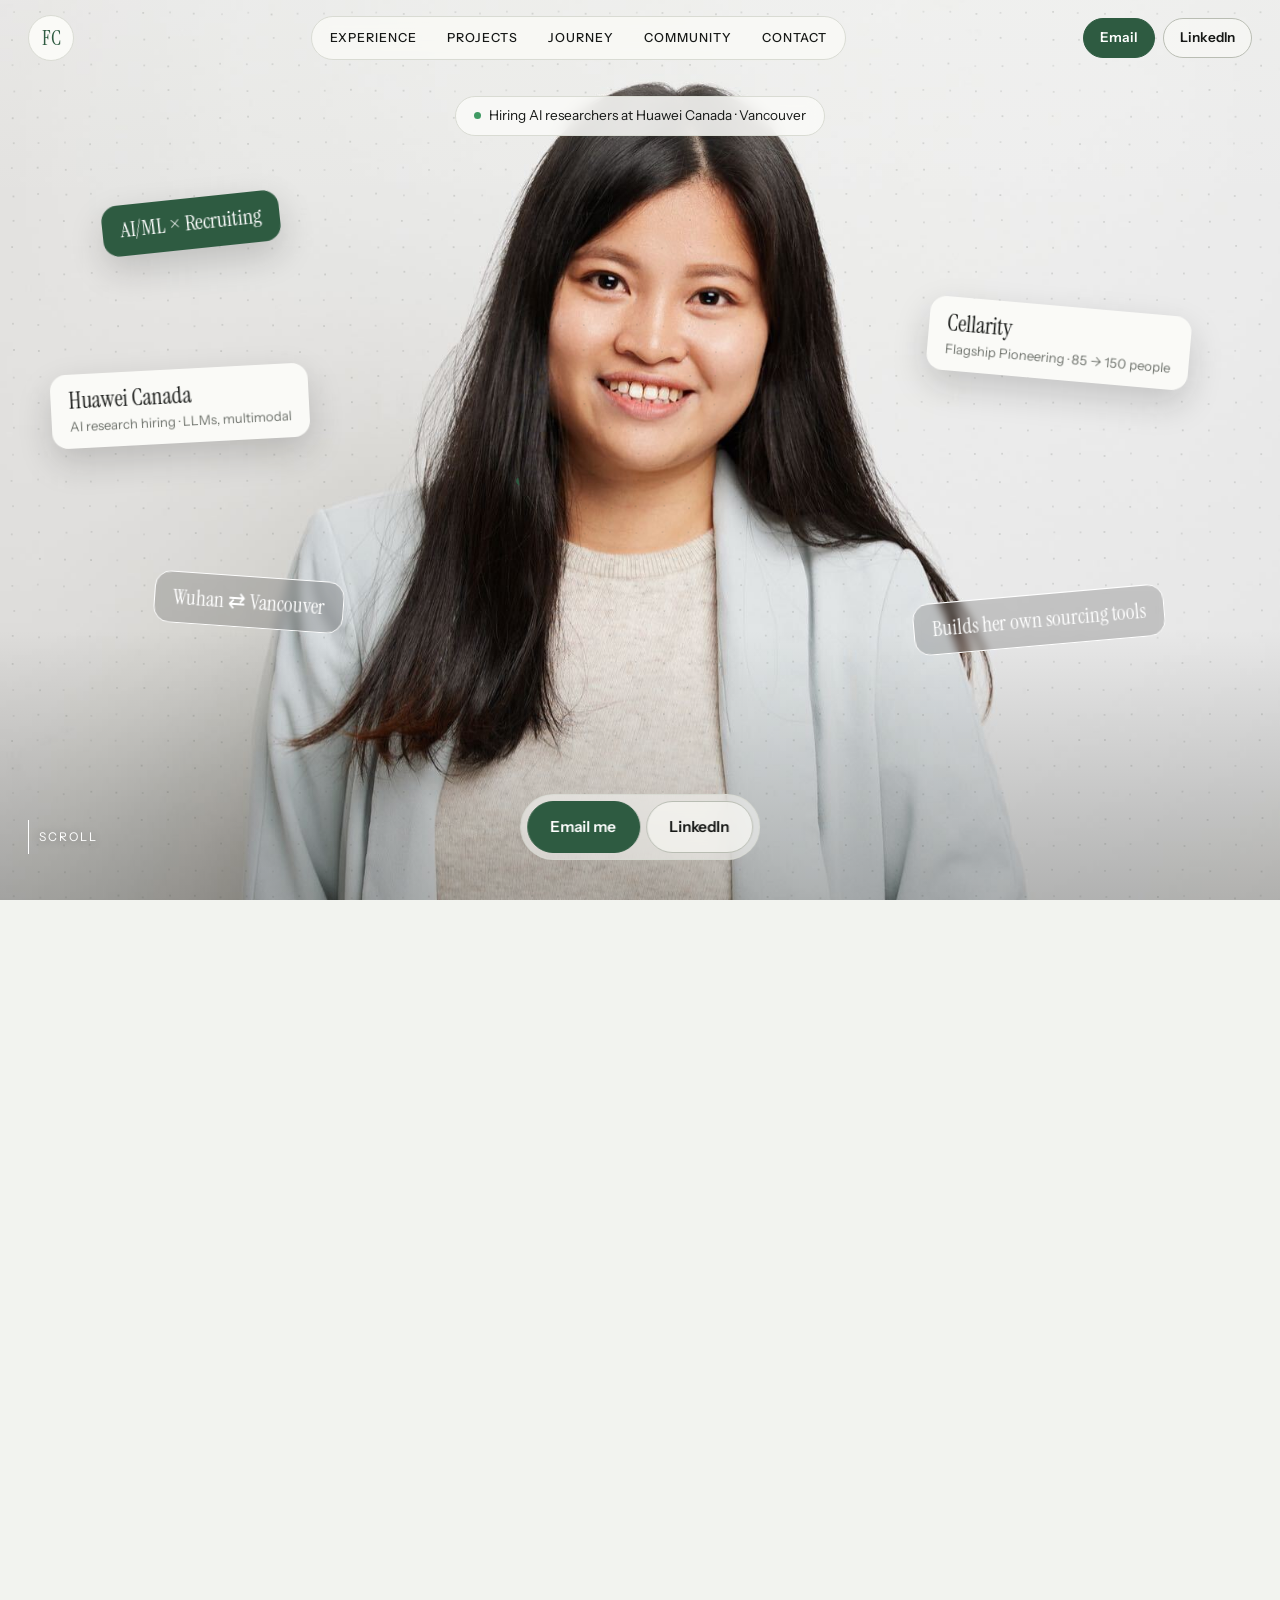
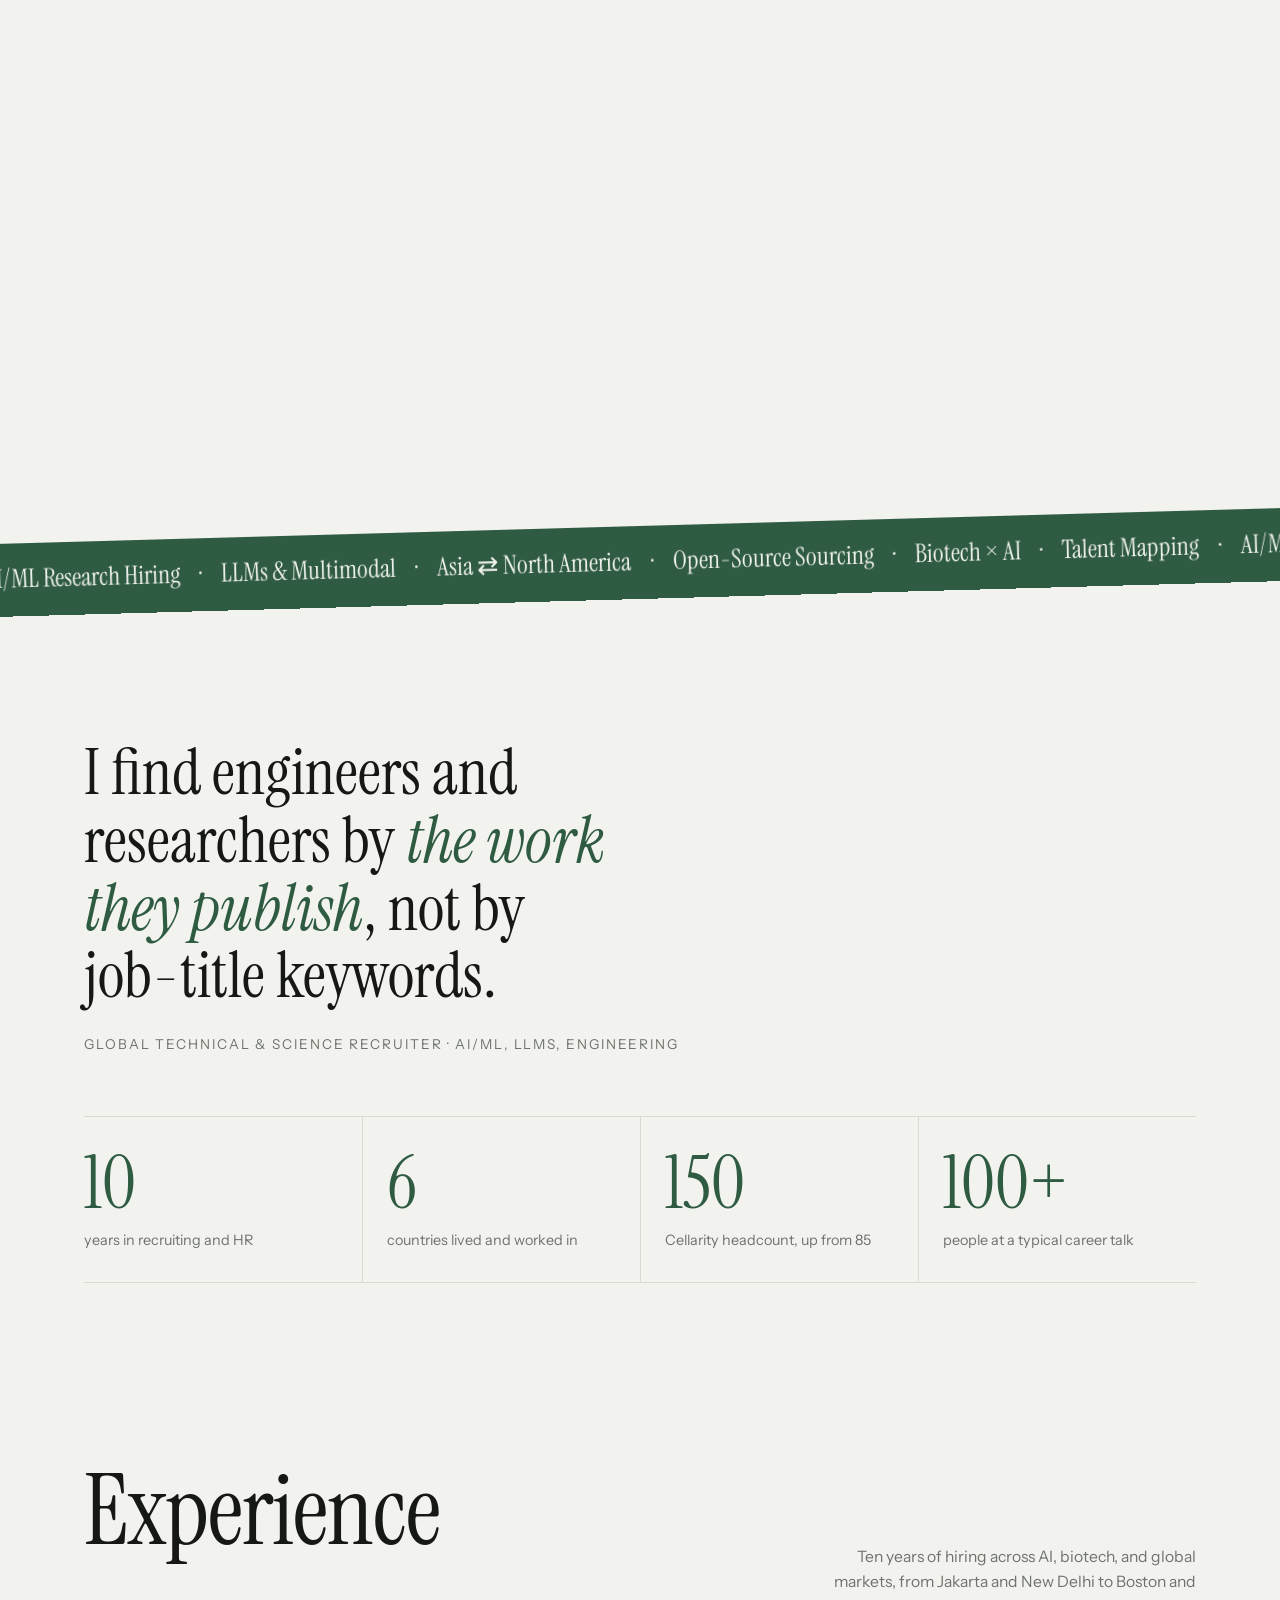
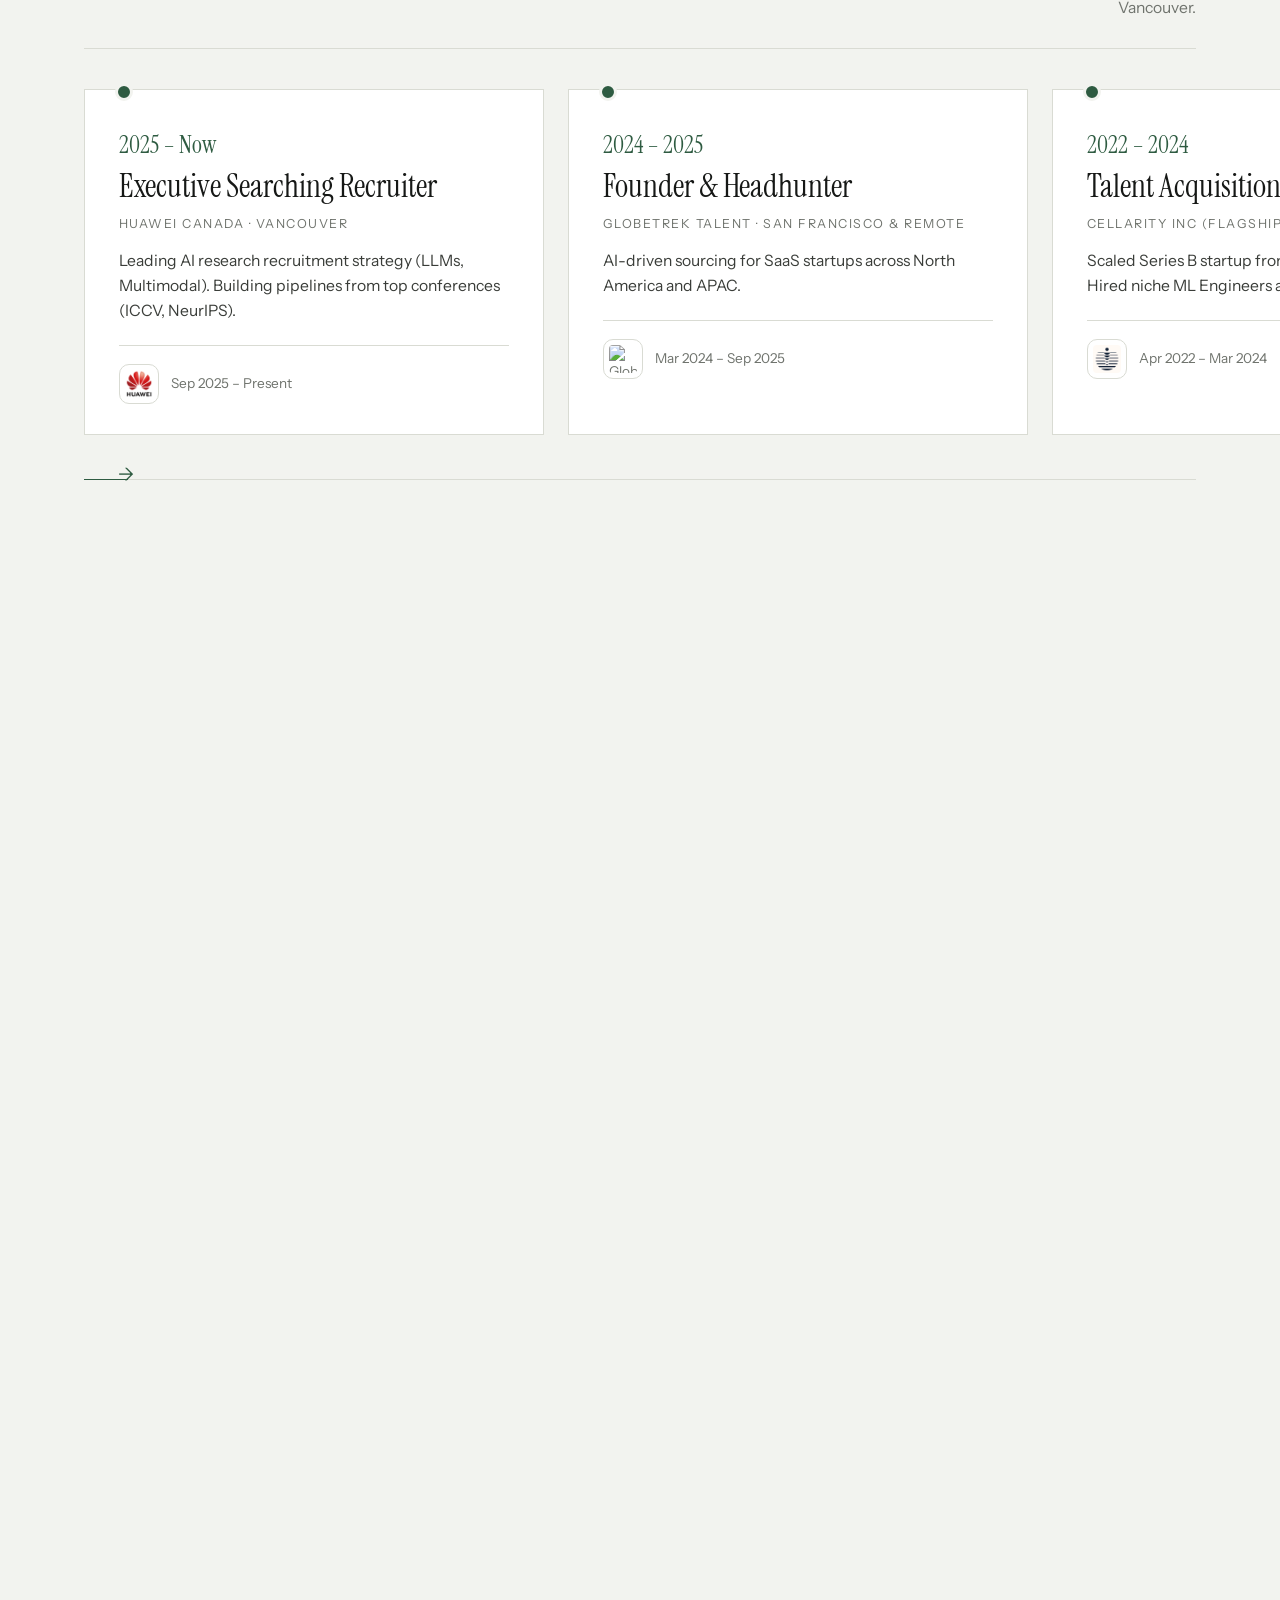
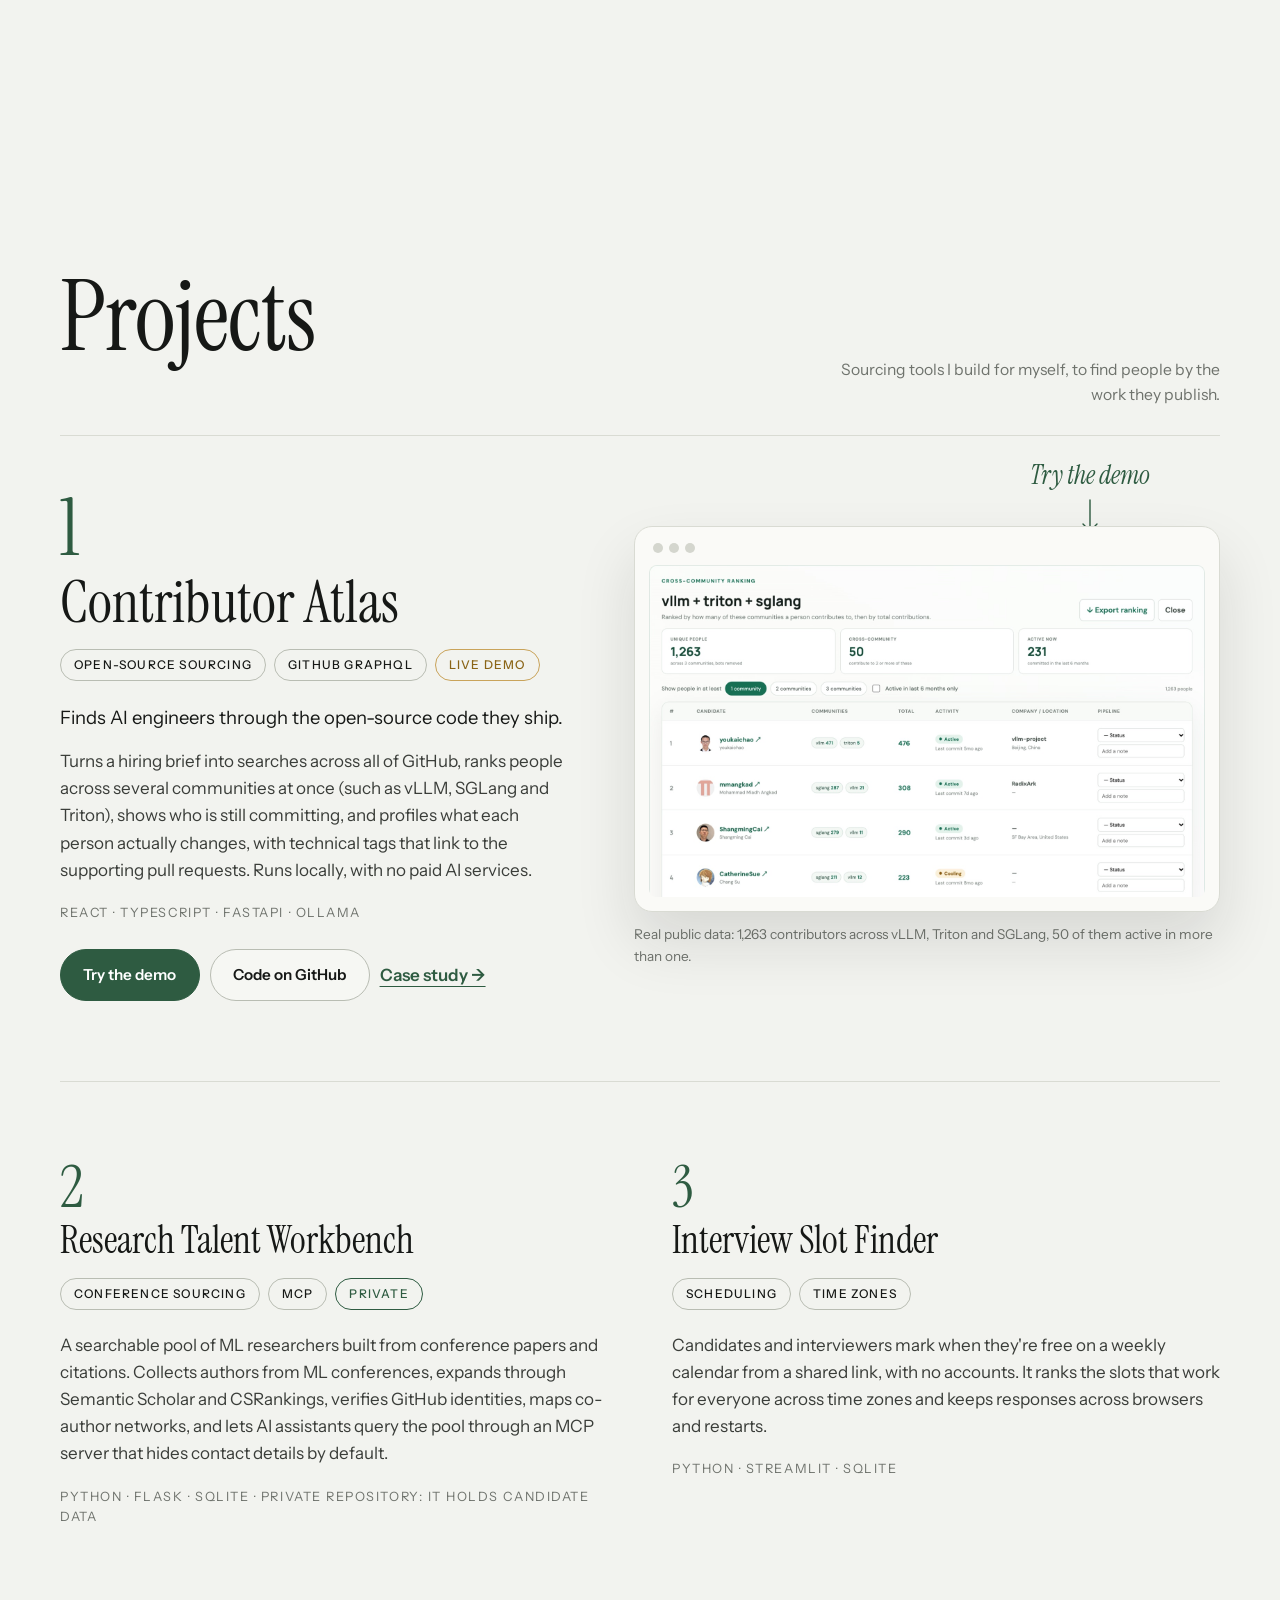
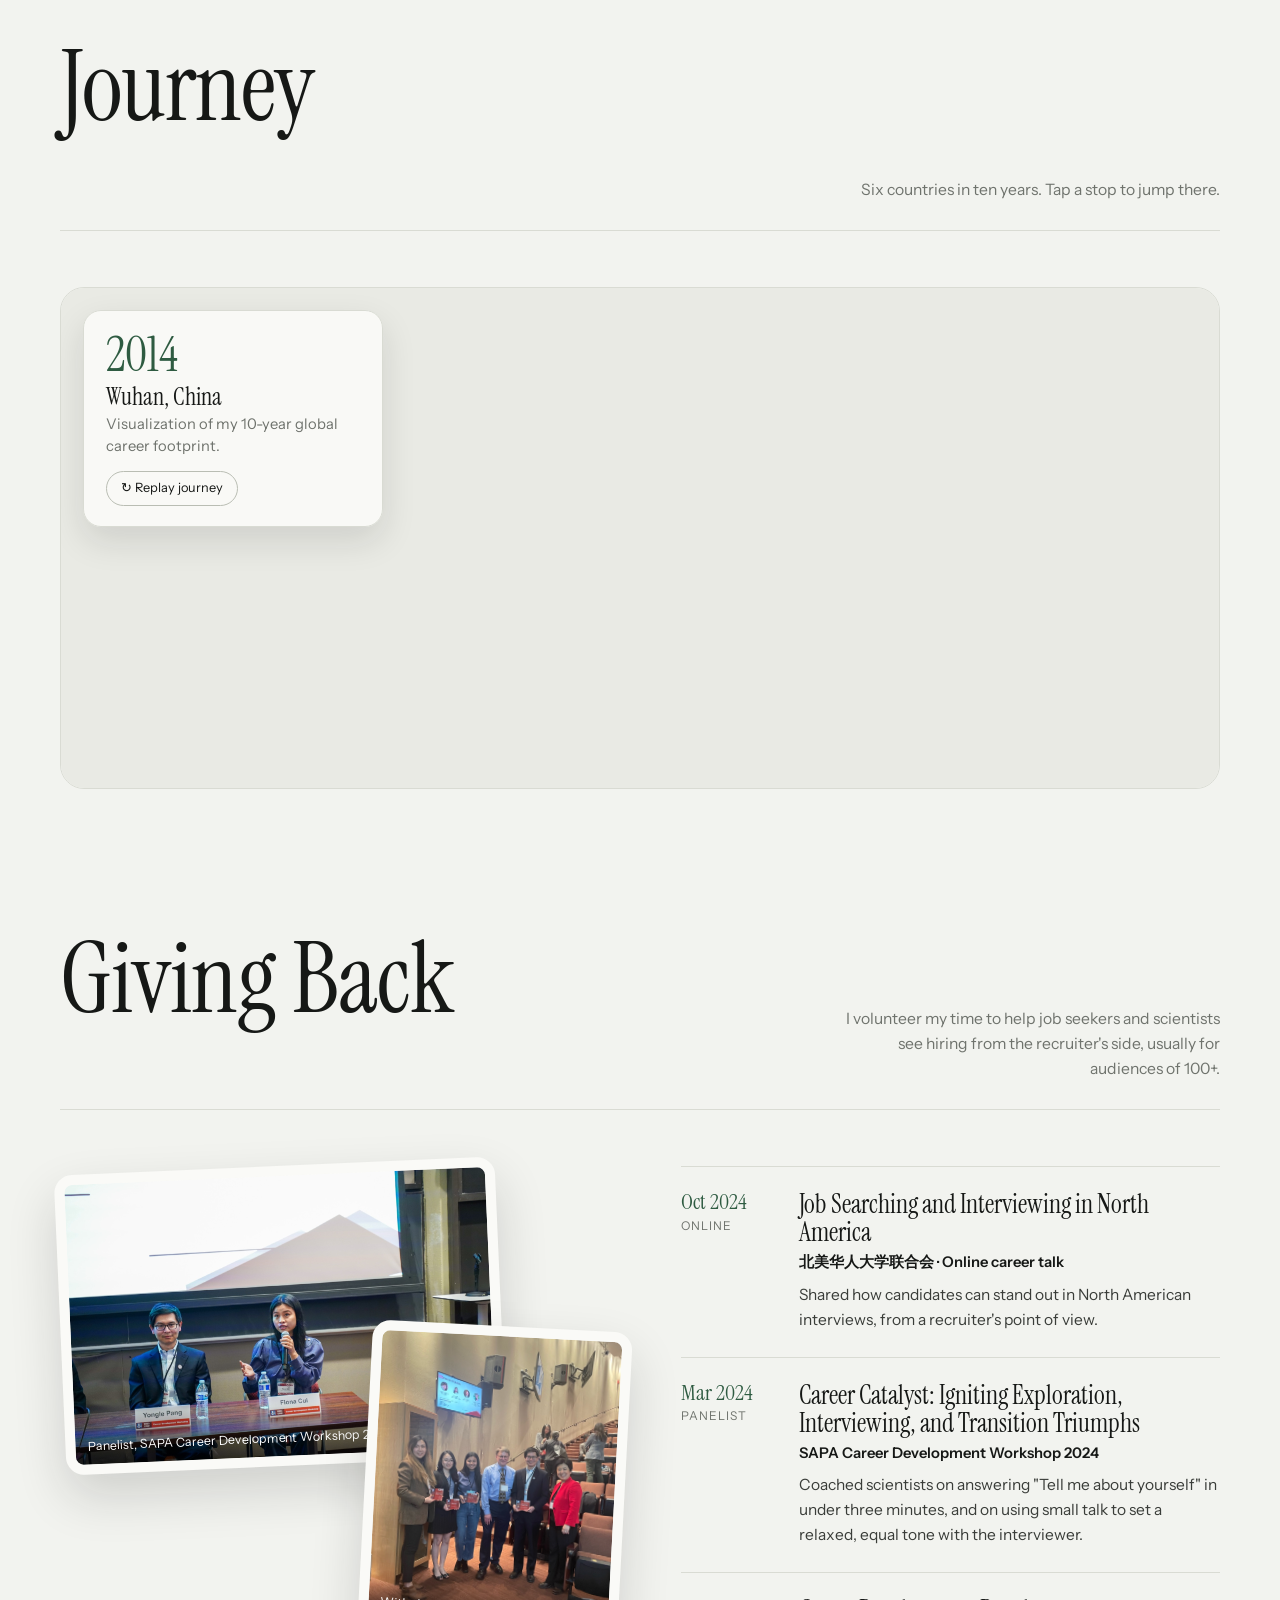
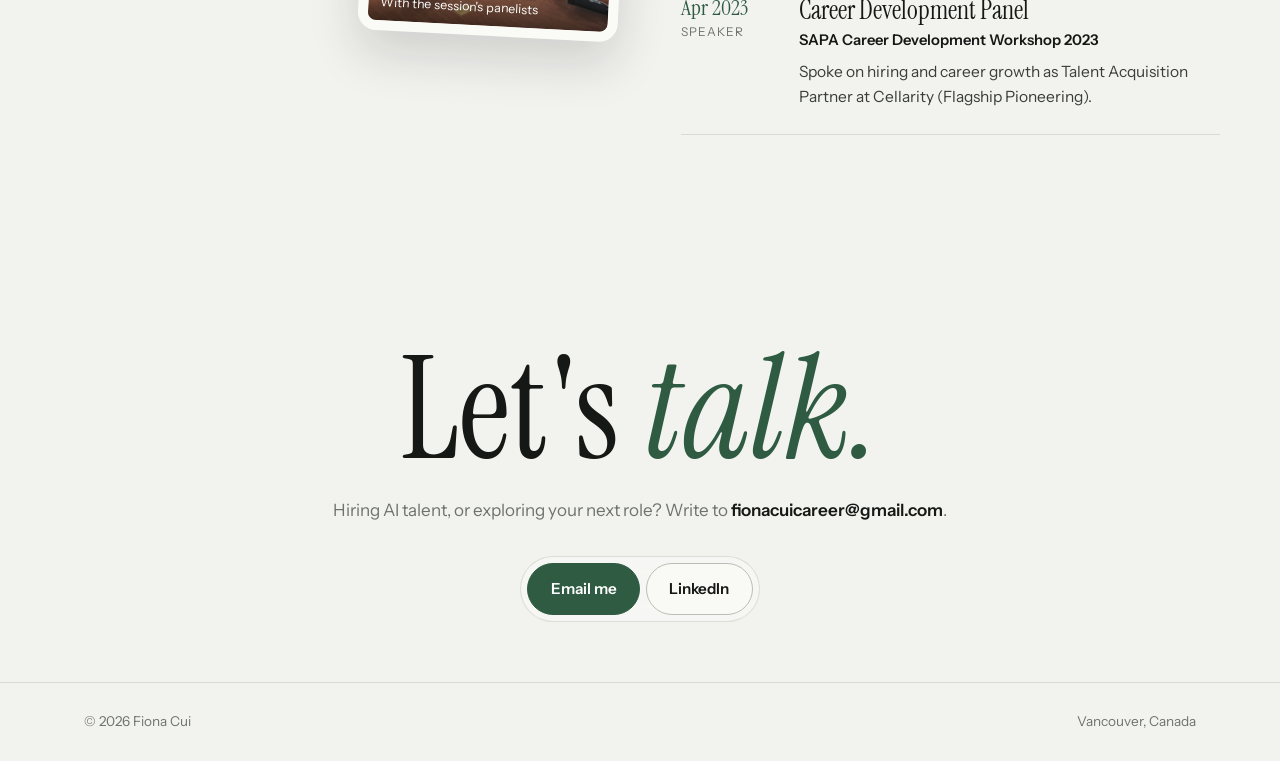
==== commit b78a1277: "Show photos in colour The hero portrait, Giving Back photos and social card are now in colour. The c" ====
--- a/index.html
+++ b/index.html
@@ -26,7 +26,7 @@
 
     <style>
         /* 版式：编辑风格的单栏长页。暖米灰底 + 深绿单一强调色；超大衬线标题，描边胶囊标签。
-           动效：第一屏固定滚动（全屏黑白照片 → 相框照片 + 大字名字 + 签名），鼠标聚光灯上色，
+           动效：第一屏固定滚动（全屏照片 → 相框照片 + 大字名字 + 签名），
            点阵随鼠标变绿，标签漂浮视差，横幅随滚动速度倾斜，3D 人才网络，数字计数，经历横向滑动 */
         :root {
             --bg: #f2f3ef;          /* 暖米灰底 */
@@ -79,7 +79,6 @@
         .stage { position: sticky; top: 0; height: 100vh; height: 100svh; overflow: hidden; background: var(--bg); }
         .stage canvas { position: absolute; inset: 0; width: 100%; height: 100%; pointer-events: none; }
         #dots { z-index: 4; }
-        #color { z-index: 3; }
         .marquee { position: absolute; left: 0; right: 0; z-index: 1; display: flex; overflow: hidden; pointer-events: none; user-select: none; opacity: var(--name, 1); }
         .marquee .track { display: flex; flex: none; align-items: center; gap: 0.35em; padding-right: 0.35em; font-family: var(--serif); font-size: clamp(5rem, 13vw, 11rem); line-height: 1; white-space: nowrap; color: var(--ink); animation: slide 40s linear infinite; }
         .marquee .outline { color: transparent; -webkit-text-stroke: 1.2px var(--ink); }
@@ -90,7 +89,7 @@
         @keyframes slide { to { transform: translateX(-100%); } }
 
         .photo { position: absolute; z-index: 2; overflow: hidden; left: 0; top: 0; width: 100%; height: 100%; background: #d9d9d6; will-change: left, top, width, height; }
-        .photo img { display: block; width: 100%; height: 100%; object-fit: cover; object-position: 50% 18%; filter: grayscale(1) contrast(1.05); }
+        .photo img { display: block; width: 100%; height: 100%; object-fit: cover; object-position: 50% 18%; }
         .photo::after { content: ""; position: absolute; inset: 0; background: linear-gradient(180deg, rgba(242,243,239,0.35), transparent 22%, transparent 70%, rgba(22,24,22,0.25)); opacity: var(--veil, 1); pointer-events: none; }
         .signature { position: absolute; z-index: 5; left: 50%; top: 50%; color: var(--green); font-family: var(--script); font-size: clamp(6rem, 13vw, 10rem); line-height: 1; white-space: nowrap; pointer-events: none; transform: translate(-46%, 8%) rotate(-8deg); text-shadow: 0 2px 18px rgba(250, 250, 247, 0.55); clip-path: inset(-20% calc(var(--sig, 1) * -10% + (1 - var(--sig, 1)) * 100%) -20% -10%); }
 
@@ -215,9 +214,8 @@
         .giving { display: grid; grid-template-columns: 1.05fr 1fr; gap: 56px; align-items: start; }
         .photos { position: relative; height: 470px; }
         .photos figure { position: absolute; overflow: hidden; border: 10px solid var(--paper); border-radius: 18px; background: var(--paper); box-shadow: 0 22px 50px rgba(22, 24, 22, 0.16); transition: transform 0.4s ease; }
-        .photos img { display: block; width: 100%; height: 100%; object-fit: cover; filter: grayscale(1) contrast(1.05); transition: filter 0.4s; }
+        .photos img { display: block; width: 100%; height: 100%; object-fit: cover; }
         .photos figure:hover { transform: rotate(0deg) scale(1.03) !important; z-index: 2; }
-        .photos figure:hover img { filter: none; }
         .photos .p1 { top: 0; left: 0; width: 78%; height: 300px; transform: rotate(-2.5deg); }
         .photos .p2 { right: 0; bottom: 0; width: 46%; height: 310px; transform: rotate(3deg); }
         .photos figcaption { position: absolute; left: 0; right: 0; bottom: 0; padding: 22px 12px 8px; color: white; background: linear-gradient(transparent, rgba(0,0,0,0.6)); font-size: 0.78rem; }
@@ -332,7 +330,6 @@
             </div>
 
             <div class="photo" id="photo"><img id="photo-img" src="profile.jpg" alt="Portrait of Fiona Cui"></div>
-            <canvas id="color" aria-hidden="true"></canvas>
             <canvas id="dots" aria-hidden="true"></canvas>
             <span class="signature" id="signature" aria-hidden="true">Fiona</span>
 
@@ -573,8 +570,6 @@
         const heroPin = document.getElementById('top');
         const stage = document.getElementById('stage');
         const photo = document.getElementById('photo');
-        const photoImg = document.getElementById('photo-img');
-        const colorCanvas = document.getElementById('color');
         const dotsCanvas = document.getElementById('dots');
         const signature = document.getElementById('signature');
         const chipsEl = document.getElementById('chips');
@@ -593,8 +588,7 @@
         function layout() {
             vw = document.documentElement.clientWidth;
             vh = innerHeight;
-            [colorCanvas, dotsCanvas].forEach((c) => { c.width = Math.round(vw * dpr); c.height = Math.round(vh * dpr); });
-            mask.width = Math.round(vw / 2); mask.height = Math.round(vh / 2);
+            dotsCanvas.width = Math.round(vw * dpr); dotsCanvas.height = Math.round(vh * dpr);
             // 经历：桌面端用纵向滚动距离驱动横向移动
             if (vw > 900 && !reduceMotion) {
                 expOverflow = Math.max(0, expTrack.scrollWidth - vw);
@@ -615,14 +609,8 @@
         let lastWidth = 0;
         addEventListener('resize', () => { if (document.documentElement.clientWidth !== lastWidth) { lastWidth = document.documentElement.clientWidth; layout(); } });
 
-        // ----- 1. 鼠标聚光灯：拖尾刷出彩色，慢慢消散 -----
-        const mask = document.createElement('canvas');
-        const mctx = mask.getContext('2d');
-        const cctx = colorCanvas.getContext('2d');
-        const colorImg = new Image();
-        colorImg.src = photoImg.currentSrc || photoImg.src;
+        // ----- 1. 光标位置（缓动后用于点阵） -----
         let pointer = { x: -999, y: -999, ex: -999, ey: -999, inside: false, moved: 0 };
-        let trailAlive = 0;
         stage.addEventListener('pointermove', (e) => {
             if (e.pointerType !== 'mouse') return;
             const r = stage.getBoundingClientRect();
@@ -630,54 +618,6 @@
             if (pointer.ex < -900) { pointer.ex = pointer.x; pointer.ey = pointer.y; }
         });
         stage.addEventListener('pointerleave', () => { pointer.inside = false; });
-        // 触屏：轻点一下短暂显出彩色，不影响滚动
-        stage.addEventListener('pointerdown', (e) => {
-            if (e.pointerType === 'mouse') return;
-            const r = stage.getBoundingClientRect();
-            const x = (e.clientX - r.left) / 2, y = (e.clientY - r.top) / 2;
-            for (let k = 0; k < 6; k++) brush(x, y, 90);
-            trailAlive = performance.now();
-        });
-        function brush(x, y, radius) {
-            const g = mctx.createRadialGradient(x, y, 0, x, y, radius);
-            g.addColorStop(0, 'rgba(0,0,0,0.9)'); g.addColorStop(0.6, 'rgba(0,0,0,0.35)'); g.addColorStop(1, 'rgba(0,0,0,0)');
-            mctx.fillStyle = g; mctx.beginPath(); mctx.arc(x, y, radius, 0, Math.PI * 2); mctx.fill();
-        }
-        // 与 CSS object-fit: cover + object-position: 50% 18% 相同的裁切
-        function coverRect(rx, ry, rw, rh) {
-            const iw = colorImg.naturalWidth, ih = colorImg.naturalHeight;
-            const s = Math.max(rw / iw, rh / ih), dw = iw * s, dh = ih * s;
-            return [rx + (rw - dw) * 0.5, ry + (rh - dh) * 0.18, dw, dh];
-        }
-        function drawColor(rect, radius, now) {
-            if (!colorImg.complete || !colorImg.naturalWidth) return;
-            const painting = pointer.inside && now - pointer.moved < 1200;
-            if (!painting && now - trailAlive > 5000) { if (trailAlive) { cctx.clearRect(0, 0, colorCanvas.width, colorCanvas.height); mctx.clearRect(0, 0, mask.width, mask.height); trailAlive = 0; } return; }
-            // 拖尾慢慢消散……
-            mctx.globalCompositeOperation = 'destination-out';
-            mctx.fillStyle = 'rgba(0,0,0,0.018)';
-            mctx.fillRect(0, 0, mask.width, mask.height);
-            mctx.globalCompositeOperation = 'source-over';
-            // ……画笔跟着缓动后的光标继续画
-            if (painting) {
-                pointer.ex = lerp(pointer.ex, pointer.x, 0.22); pointer.ey = lerp(pointer.ey, pointer.y, 0.22);
-                brush(pointer.ex / 2, pointer.ey / 2, Math.max(60, Math.min(vw, vh) * 0.11));
-                trailAlive = now;
-            }
-            // 彩色照片按遮罩显示
-            cctx.setTransform(dpr, 0, 0, dpr, 0, 0);
-            cctx.globalCompositeOperation = 'source-over';
-            cctx.clearRect(0, 0, vw, vh);
-            cctx.save();
-            cctx.beginPath();
-            if (cctx.roundRect) cctx.roundRect(rect.x, rect.y, rect.w, rect.h, radius); else cctx.rect(rect.x, rect.y, rect.w, rect.h);
-            cctx.clip();
-            cctx.drawImage(colorImg, ...coverRect(rect.x, rect.y, rect.w, rect.h));
-            cctx.restore();
-            cctx.globalCompositeOperation = 'destination-in';
-            cctx.drawImage(mask, 0, 0, vw, vh);
-            cctx.globalCompositeOperation = 'source-over';
-        }
 
         // ----- 2. 点阵：靠近光标的点变大变绿 -----
         const dctx = dotsCanvas.getContext('2d');
@@ -689,6 +629,7 @@
         }
         let lastDots = '';
         function drawDots(p, now) {
+            pointer.ex = lerp(pointer.ex, pointer.x, 0.22); pointer.ey = lerp(pointer.ey, pointer.y, 0.22);
             const key = [Math.round(pointer.ex), Math.round(pointer.ey), pointer.inside ? 1 : 0, Math.round(p * 100)].join();
             if (key === lastDots && now - pointer.moved > 1300) return;
             lastDots = key;
@@ -735,7 +676,6 @@
                 chip.style.setProperty('--py', (emy * 24 * depth - spread * 60 * depth) + 'px');
             });
             if (!reduceMotion) {
-                drawColor(rect, radius, now);
                 drawDots(p, now);
             }
         }
@@ -853,7 +793,6 @@
 
         layout();
         lastWidth = document.documentElement.clientWidth;
-        colorImg.onload = () => { dirty = true; };
         document.fonts && document.fonts.ready.then(layout);
         addEventListener('load', layout);
         requestAnimationFrame(tick);
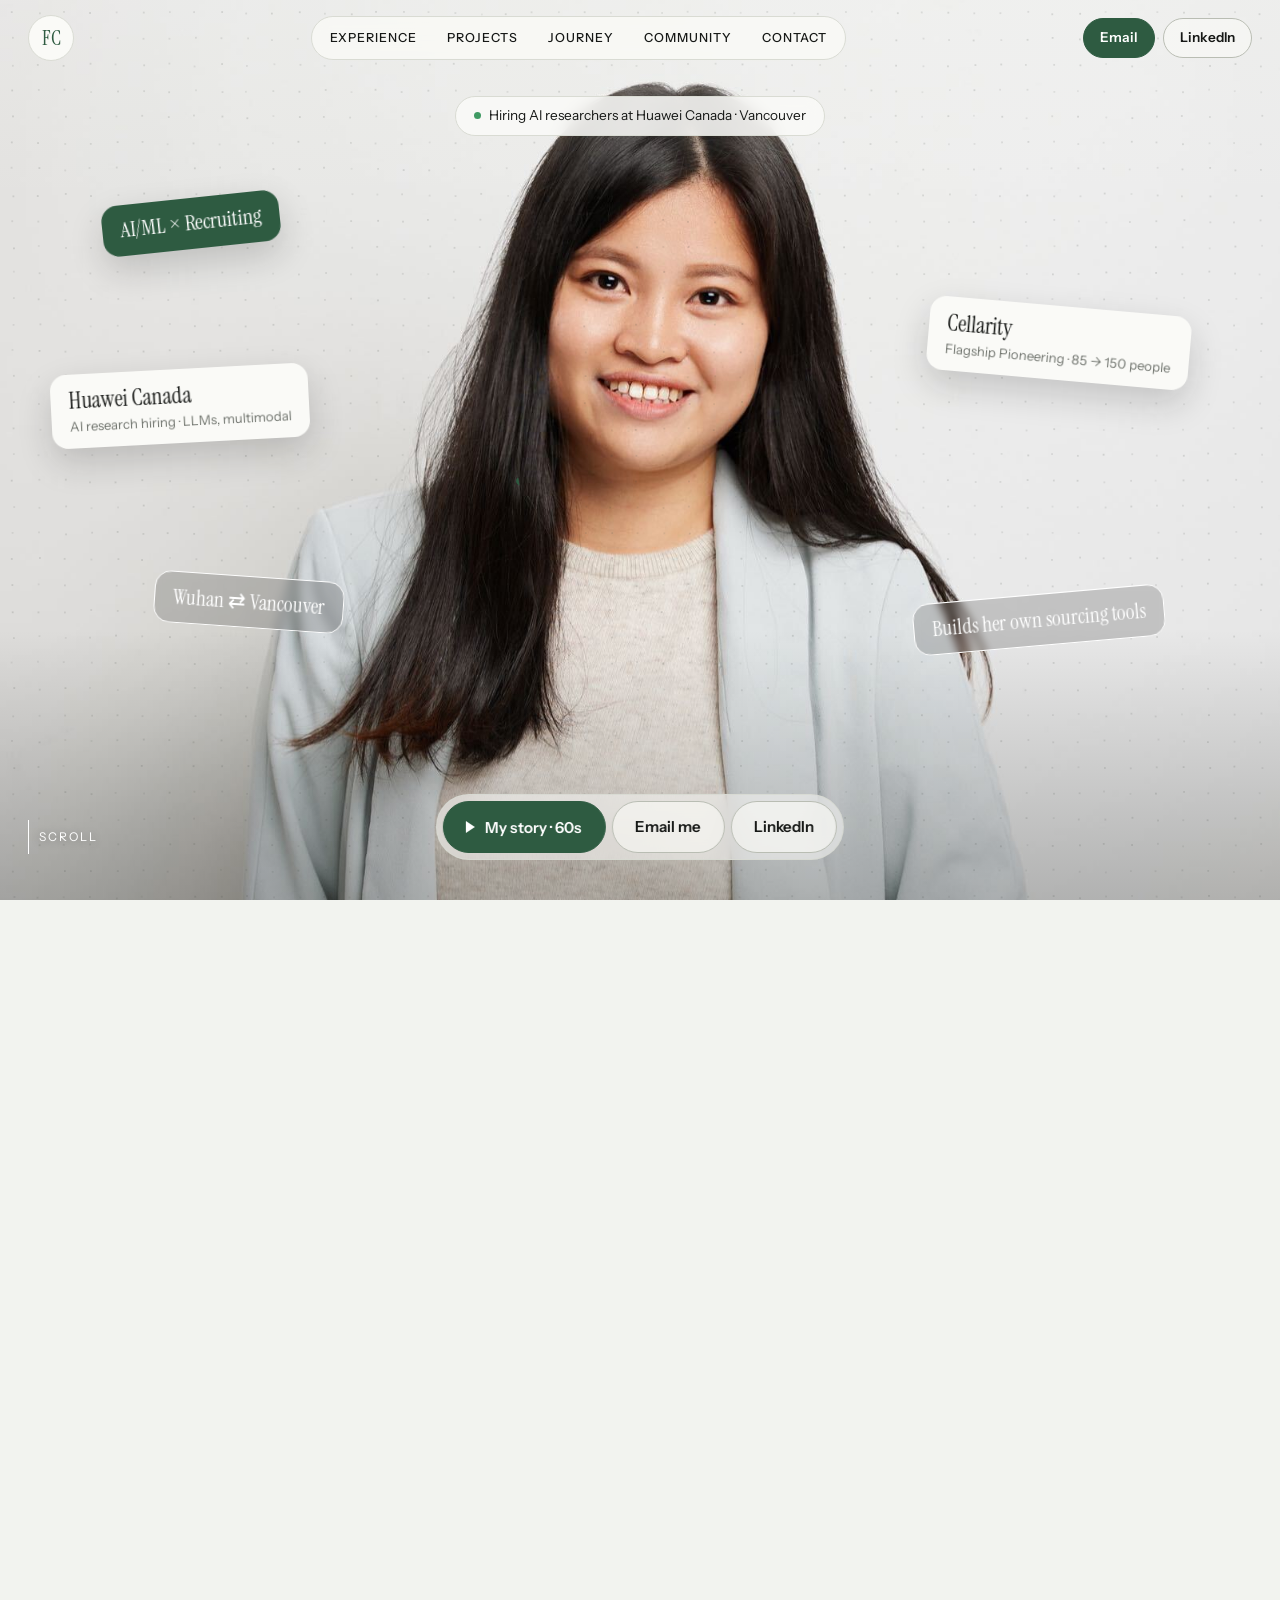
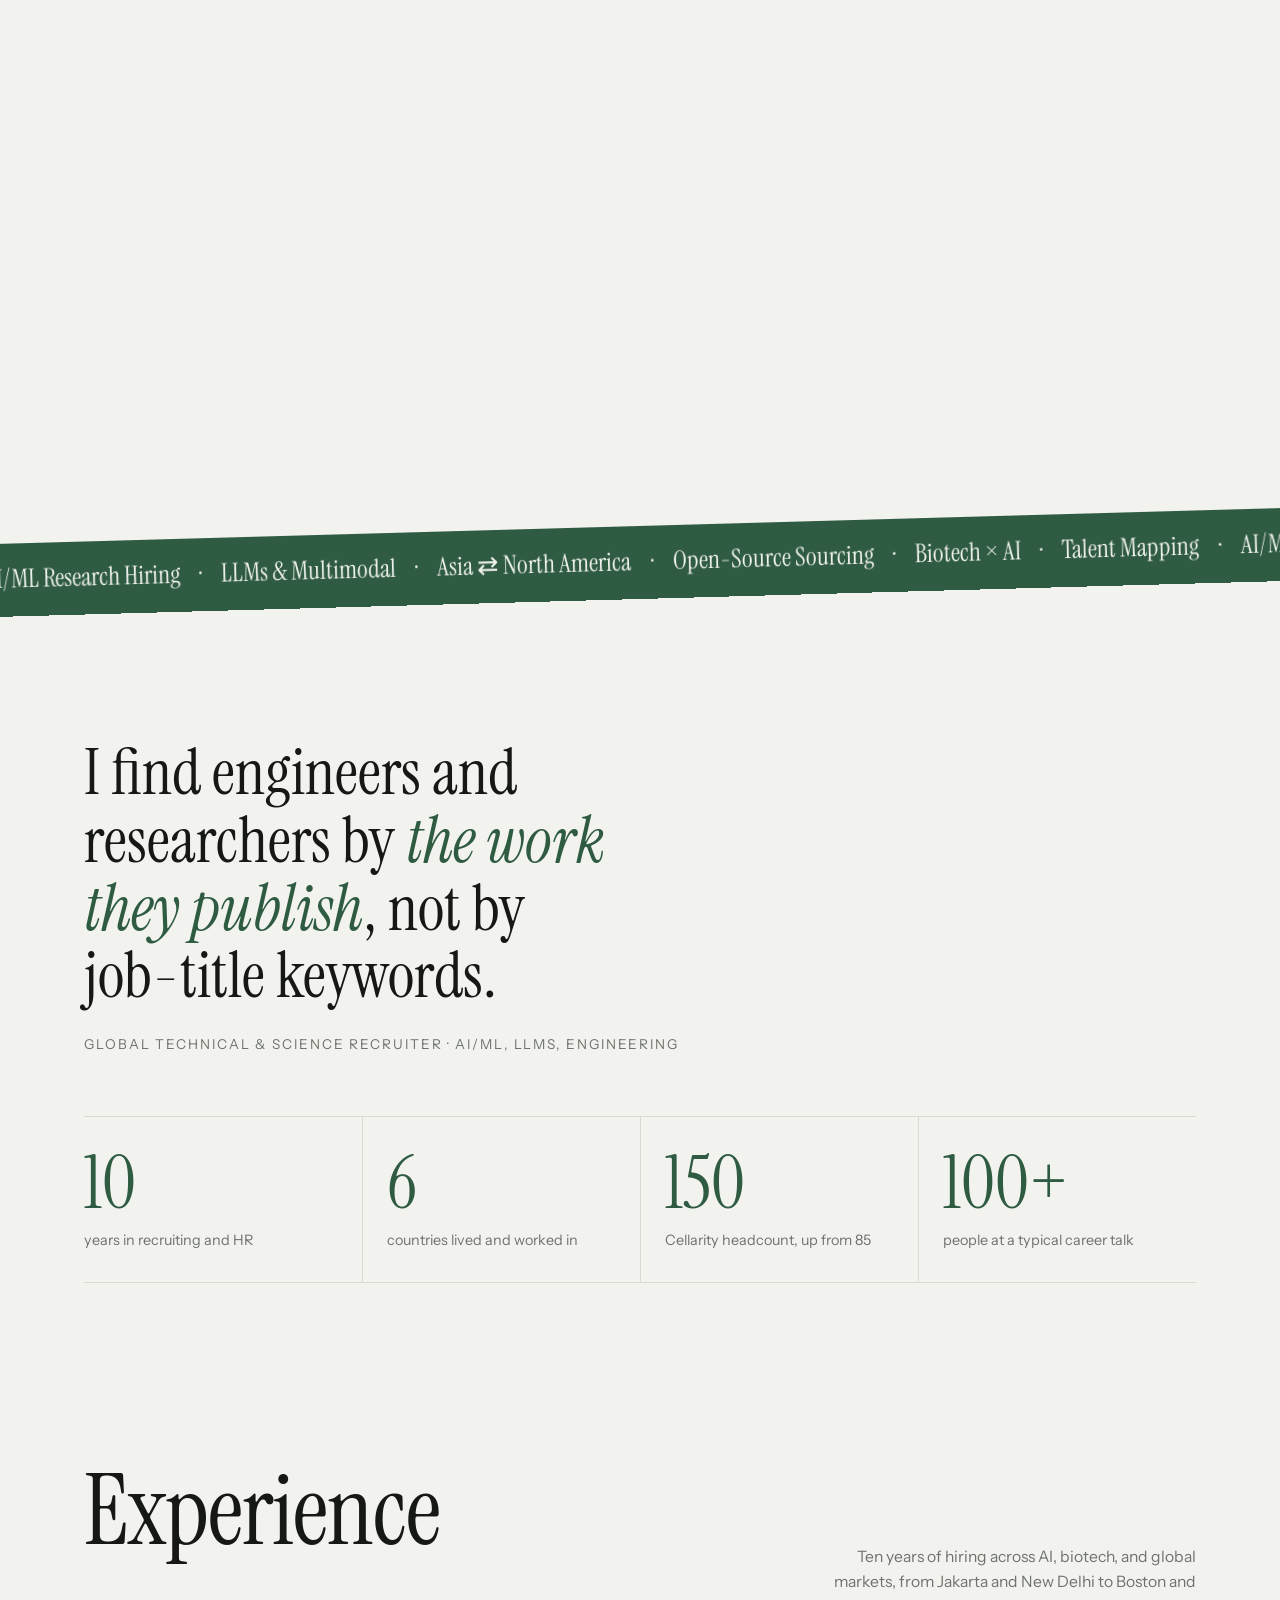
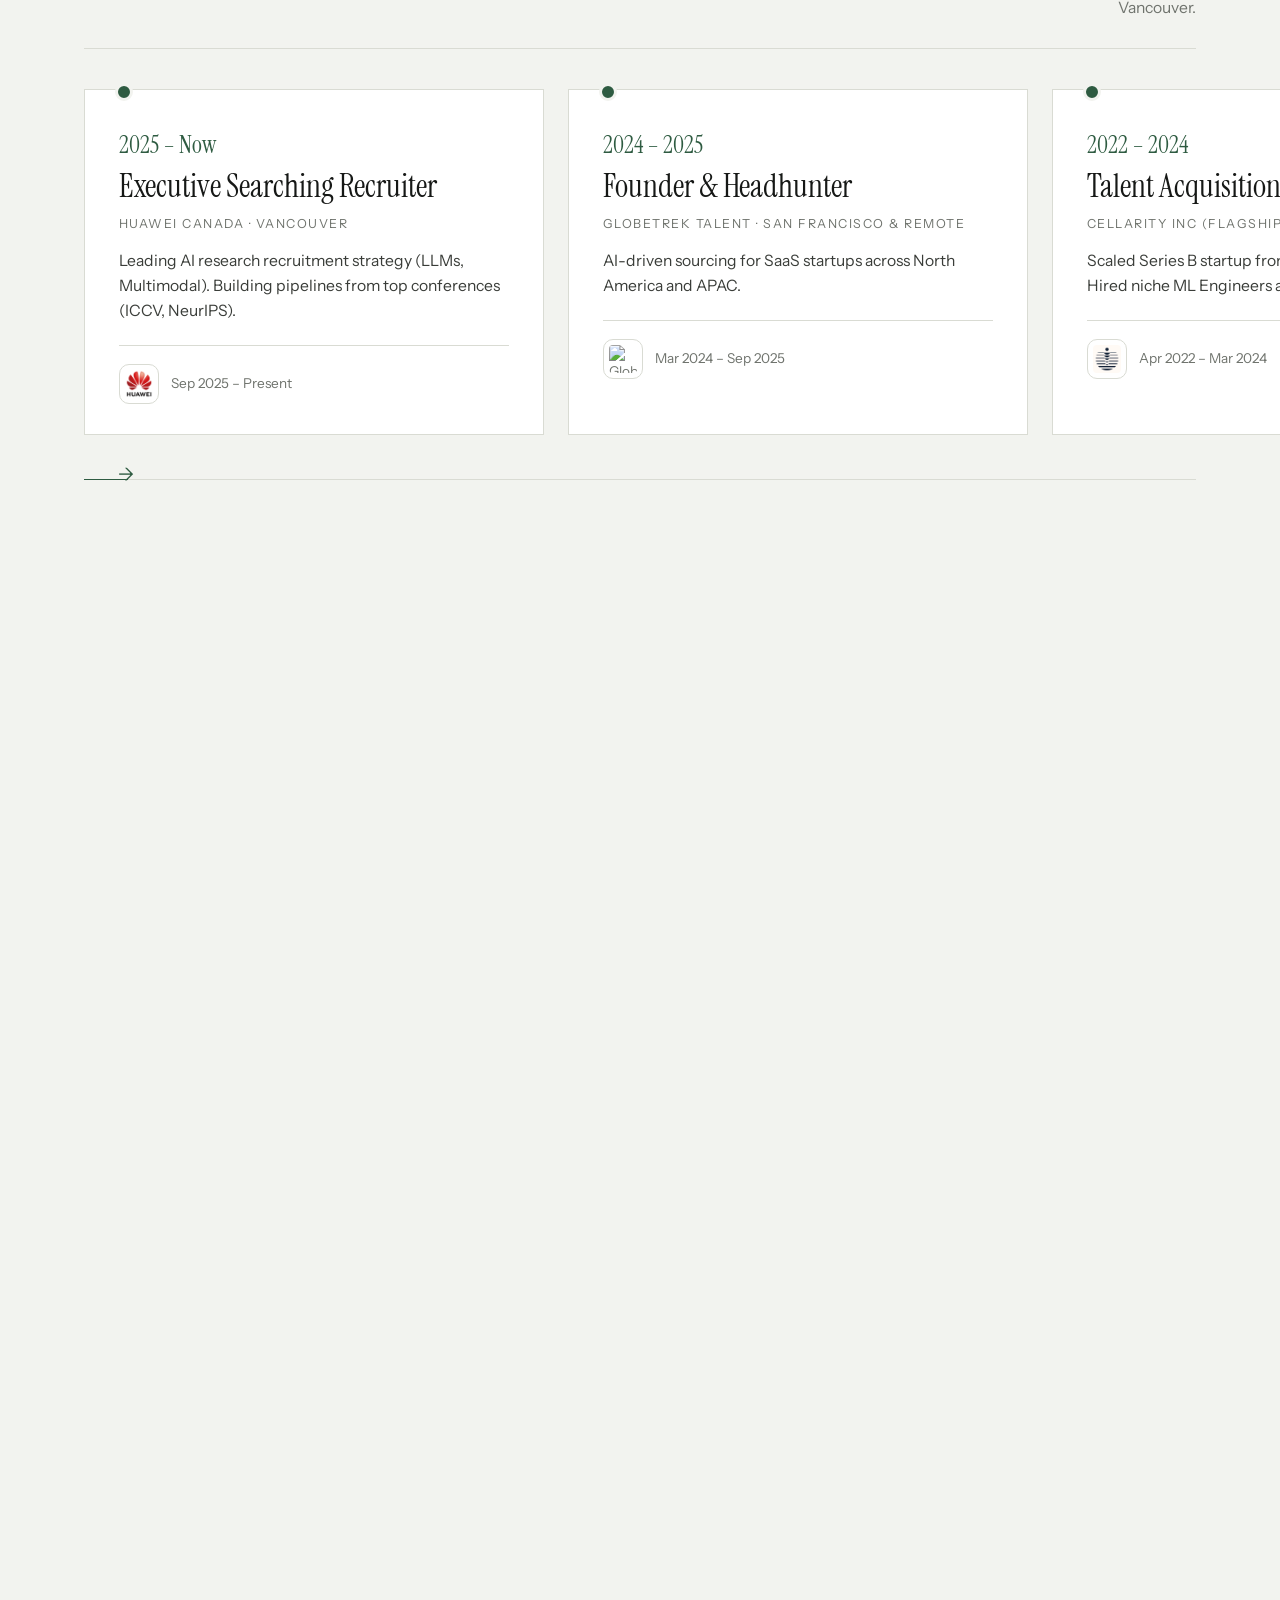
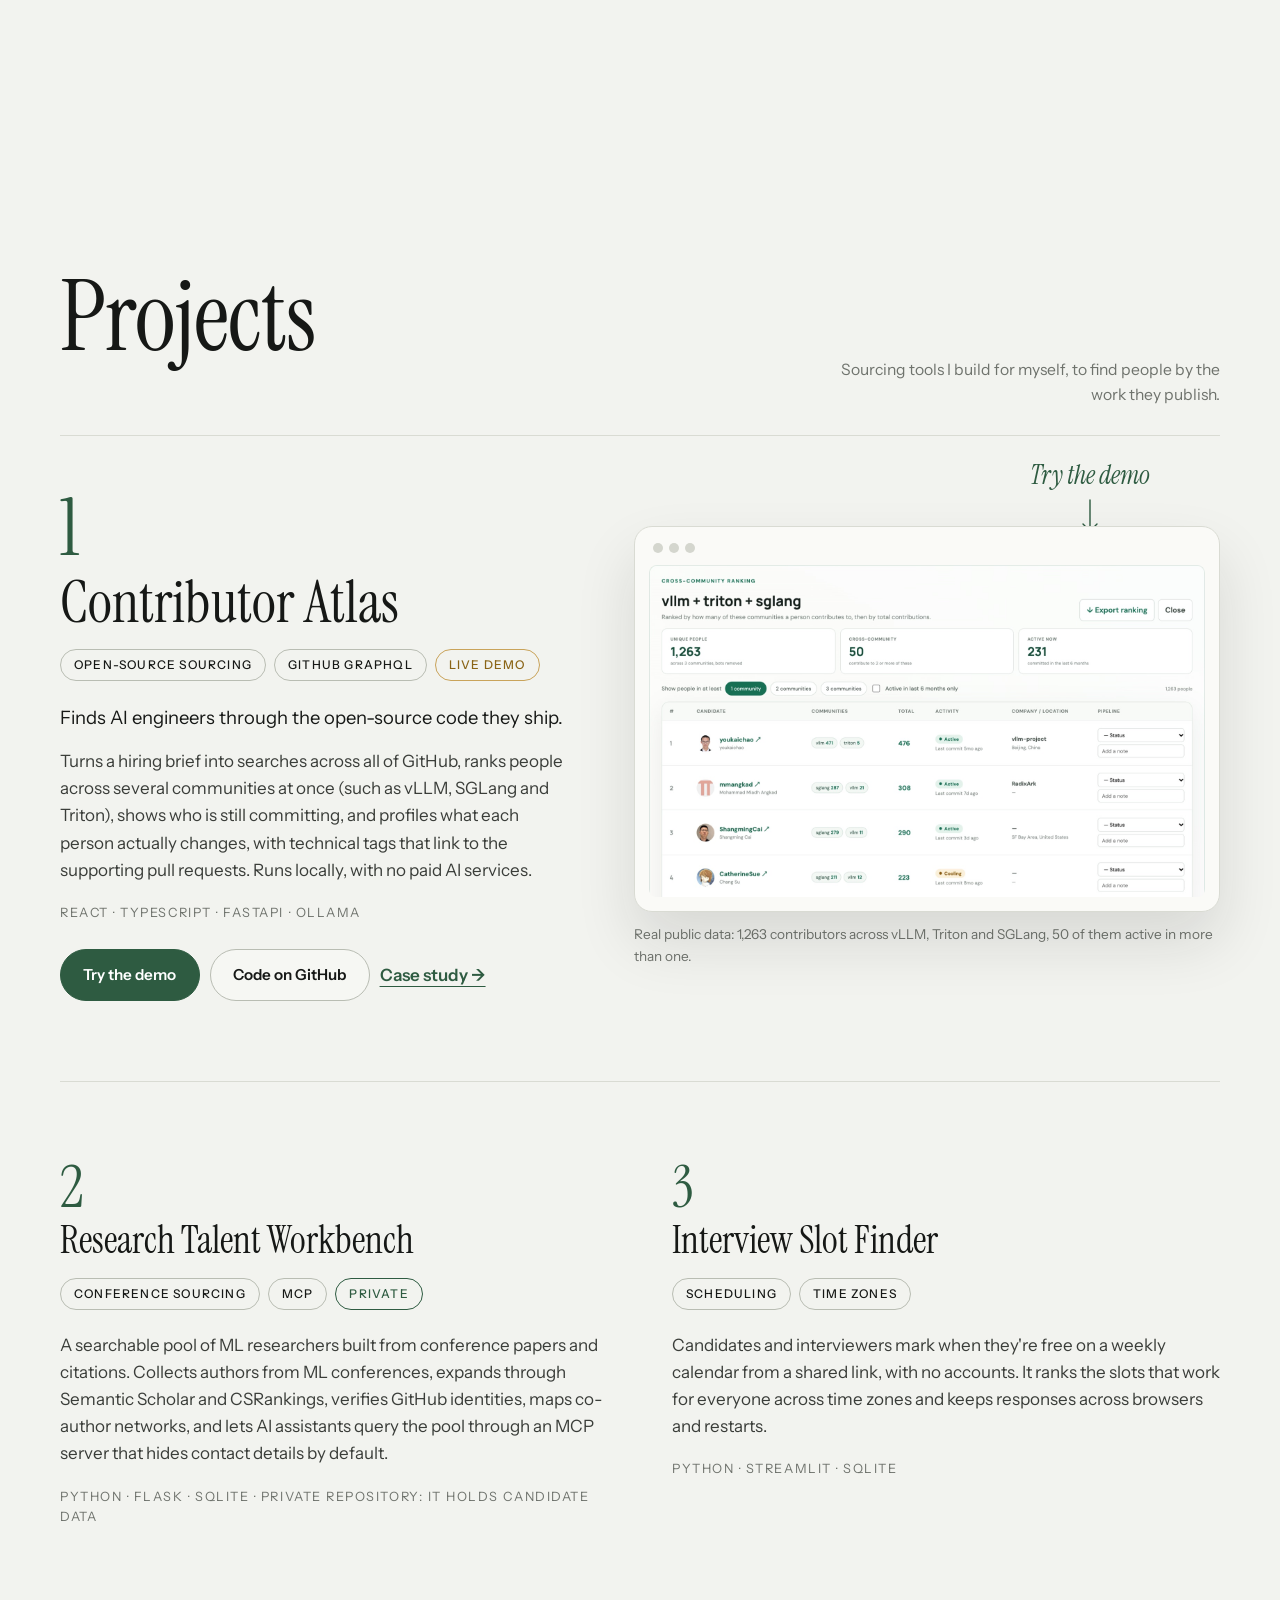
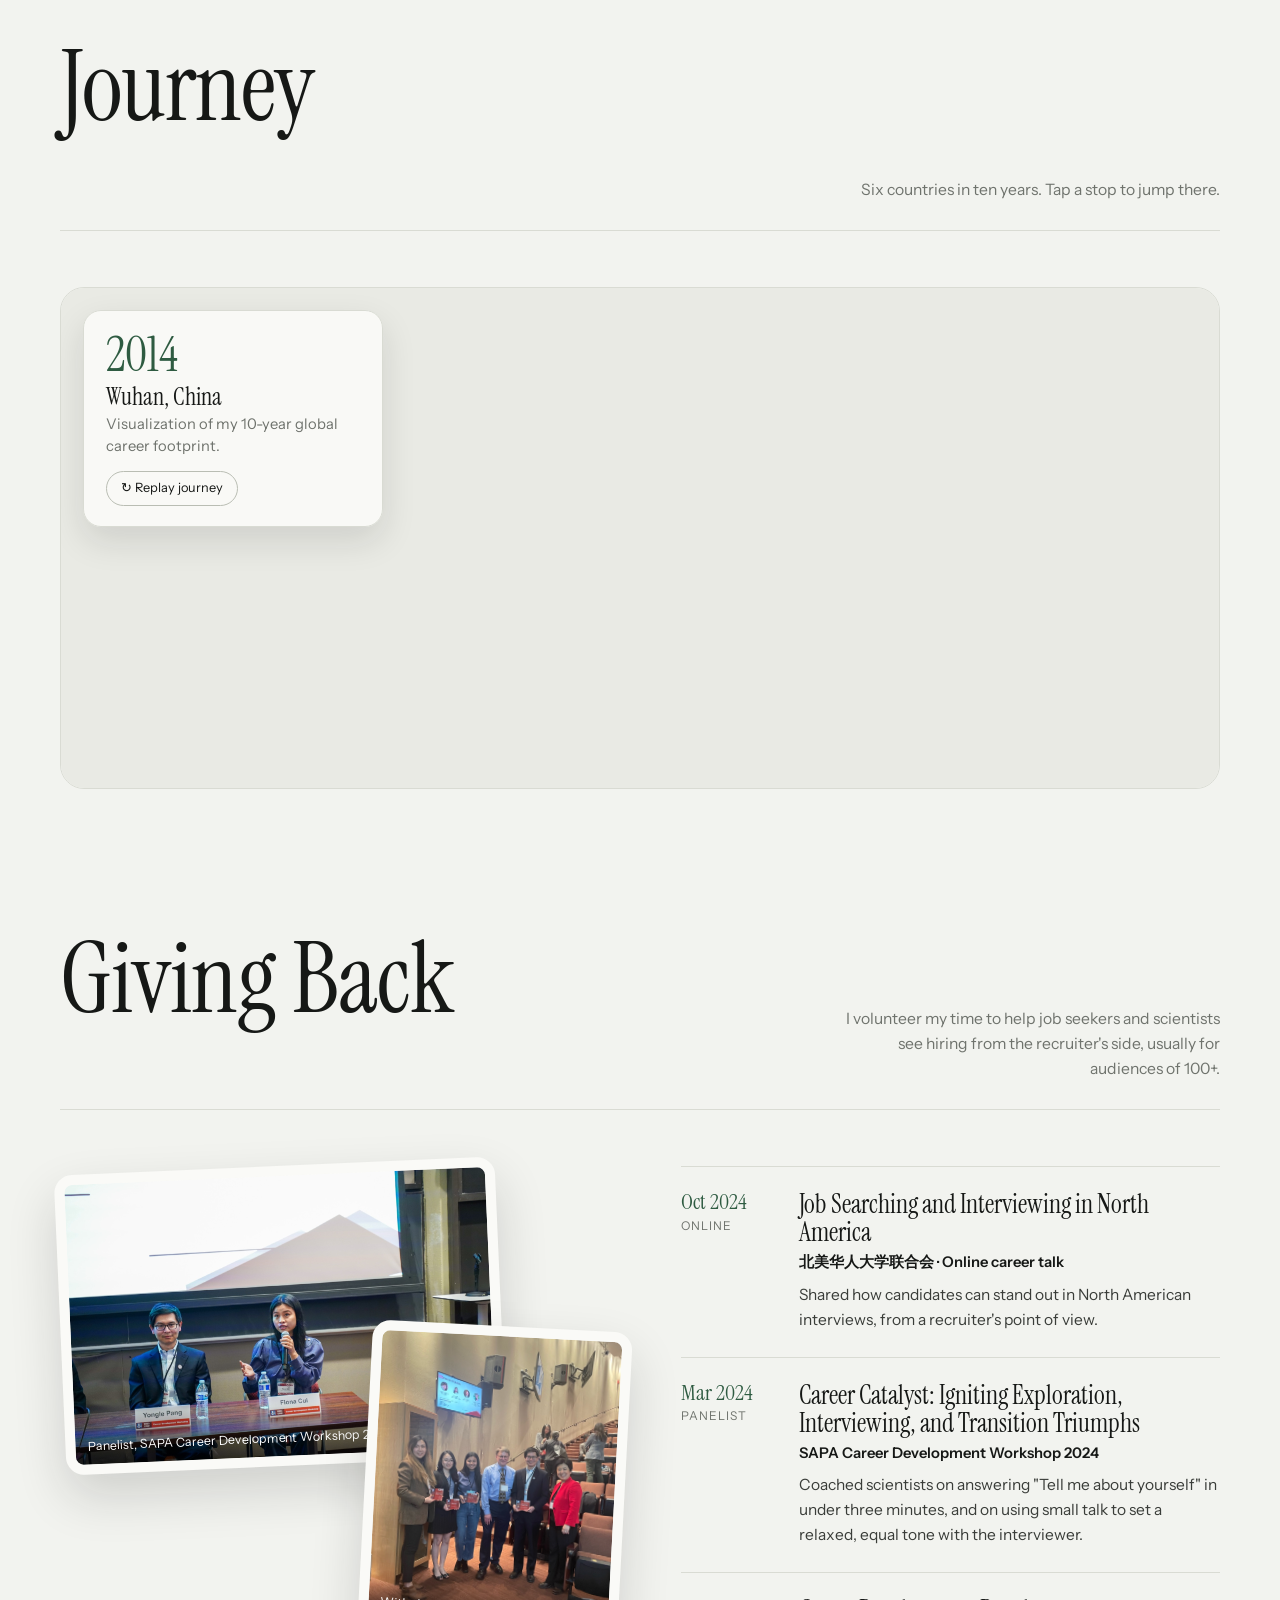
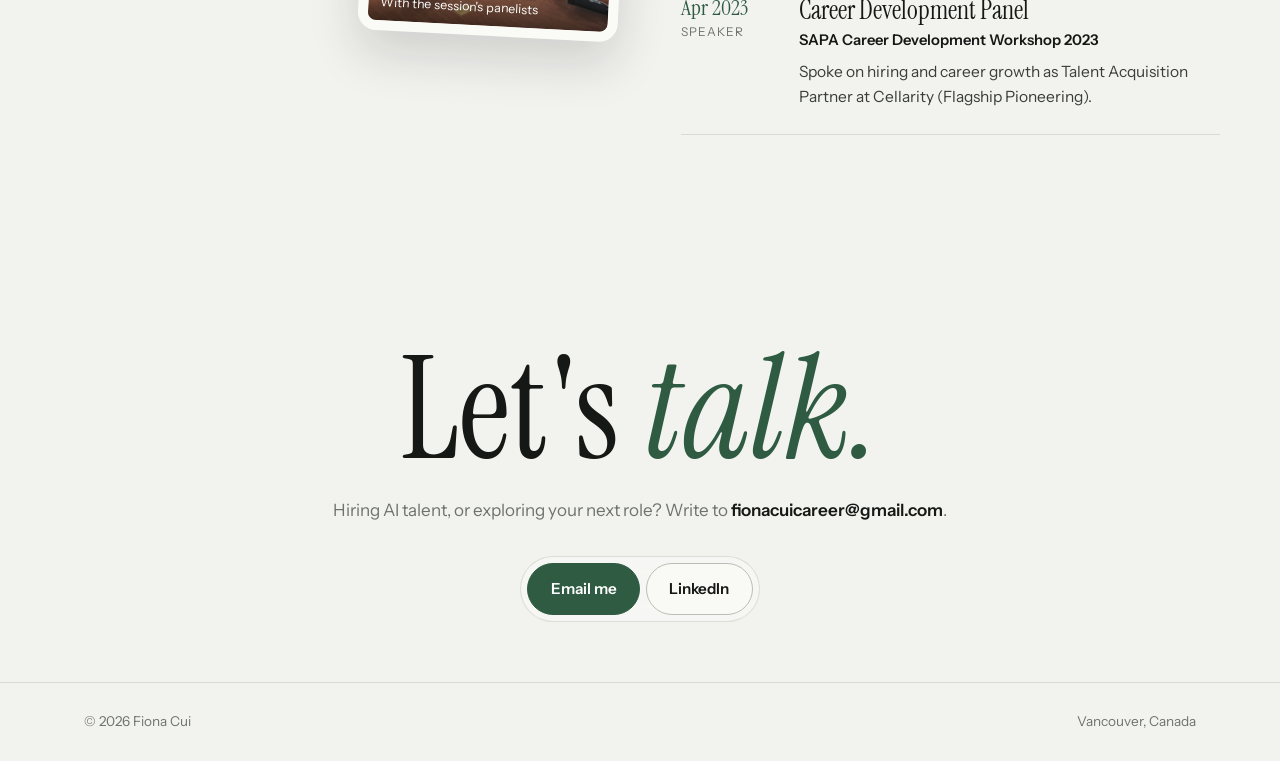
==== commit f474987f: "Add "My story" video to the hero A 60-second silent story film (1920x1080 H.264, 12 MB): intro, the " ====
--- a/index.html
+++ b/index.html
@@ -117,6 +117,18 @@
         .hint { position: absolute; z-index: 7; left: max(28px, env(safe-area-inset-left, 0px)); bottom: 46px; display: flex; align-items: center; gap: 10px; color: white; font-size: 0.75rem; letter-spacing: 0.16em; text-transform: uppercase; opacity: var(--hint, 1); text-shadow: 0 1px 8px rgba(0,0,0,0.35); }
         .hint i { width: 1px; height: 34px; background: currentColor; transform-origin: top; animation: drip 2s ease-in-out infinite; }
         @keyframes drip { 0% { transform: scaleY(0); } 50% { transform: scaleY(1); } 100% { transform: scaleY(1); opacity: 0; } }
+
+        /* ---------- 「我的故事」视频 ---------- */
+        .btn.story-btn { cursor: pointer; }
+        .story-btn .play { width: 0; height: 0; border-top: 6px solid transparent; border-bottom: 6px solid transparent; border-left: 9px solid currentColor; margin-right: 2px; }
+        .story { width: min(1100px, calc(100vw - 32px)); max-width: none; margin: auto; padding: 0; border: 0; border-radius: 20px; background: var(--paper); box-shadow: 0 40px 120px rgba(0,0,0,0.35); overflow: visible; }
+        .story::backdrop { background: rgba(22, 24, 22, 0.72); backdrop-filter: blur(6px); }
+        .story[open] { animation: storyIn 0.35s cubic-bezier(.2,.8,.2,1); }
+        @keyframes storyIn { from { opacity: 0; transform: translateY(16px) scale(0.98); } }
+        .story video { display: block; width: 100%; height: auto; aspect-ratio: 16 / 9; border-radius: 20px 20px 0 0; background: var(--bg); }
+        .story p { padding: 12px 18px; color: var(--muted); font-size: 0.85rem; }
+        .story-close { position: absolute; top: -18px; right: -18px; width: 40px; height: 40px; border: 1px solid var(--line); border-radius: 50%; color: var(--ink); background: var(--paper); font-size: 1.4rem; line-height: 1; cursor: pointer; box-shadow: 0 6px 20px rgba(0,0,0,0.2); }
+        @media (max-width: 640px) { .story-close { top: -48px; right: 0; } .stage > .btn-group .btn { padding: 0.7rem 1rem; font-size: 0.88rem; } }
 
         /* ---------- 倾斜滚动横幅（随滚动速度倾斜） ---------- */
         .ribbon { position: relative; z-index: 3; margin: -34px -2% 0; transform: rotate(-1.6deg); }
@@ -344,11 +356,18 @@
             <span class="status"><i></i>Hiring AI researchers at Huawei Canada · Vancouver</span>
             <span class="hint" aria-hidden="true"><i></i>Scroll</span>
             <div class="btn-group">
-                <a class="btn" href="mailto:fionacuicareer@gmail.com">Email me</a>
+                <button class="btn story-btn" type="button" id="story-open" aria-haspopup="dialog"><span class="play" aria-hidden="true"></span>My story · 60s</button>
+                <a class="btn ghost" href="mailto:fionacuicareer@gmail.com">Email me</a>
                 <a class="btn ghost" href="https://www.linkedin.com/in/xiaoju-cui-04001694/" target="_blank" rel="noopener">LinkedIn</a>
             </div>
         </div>
     </header>
+
+    <dialog class="story" id="story" aria-label="Fiona Cui, my story in 60 seconds">
+        <button class="story-close" type="button" id="story-close" aria-label="Close video">×</button>
+        <video id="story-video" src="video/my-story.mp4" poster="video/my-story-poster.jpg" controls playsinline preload="none" width="1920" height="1080"></video>
+        <p>A recruiter's story in nine stops · no sound needed</p>
+    </dialog>
 
     <div class="ribbon" aria-hidden="true">
         <div class="skew" id="ribbon">
@@ -800,6 +819,22 @@
     </script>
 
     <script>
+        // ---------- 「我的故事」视频：打开就播放，关闭就暂停 ----------
+        (() => {
+            const dialog = document.getElementById('story');
+            const video = document.getElementById('story-video');
+            document.getElementById('story-open').addEventListener('click', () => {
+                dialog.showModal();
+                video.currentTime = 0;
+                video.play().catch(() => {});
+            });
+            document.getElementById('story-close').addEventListener('click', () => dialog.close());
+            dialog.addEventListener('click', (e) => { if (e.target === dialog) dialog.close(); });
+            dialog.addEventListener('close', () => video.pause());
+        })();
+    </script>
+
+    <script>
         // ---------- 职业足迹地图 ----------
         // 1. 初始化地图 (限制缩放，浅色风格)
         var map = L.map('map', {
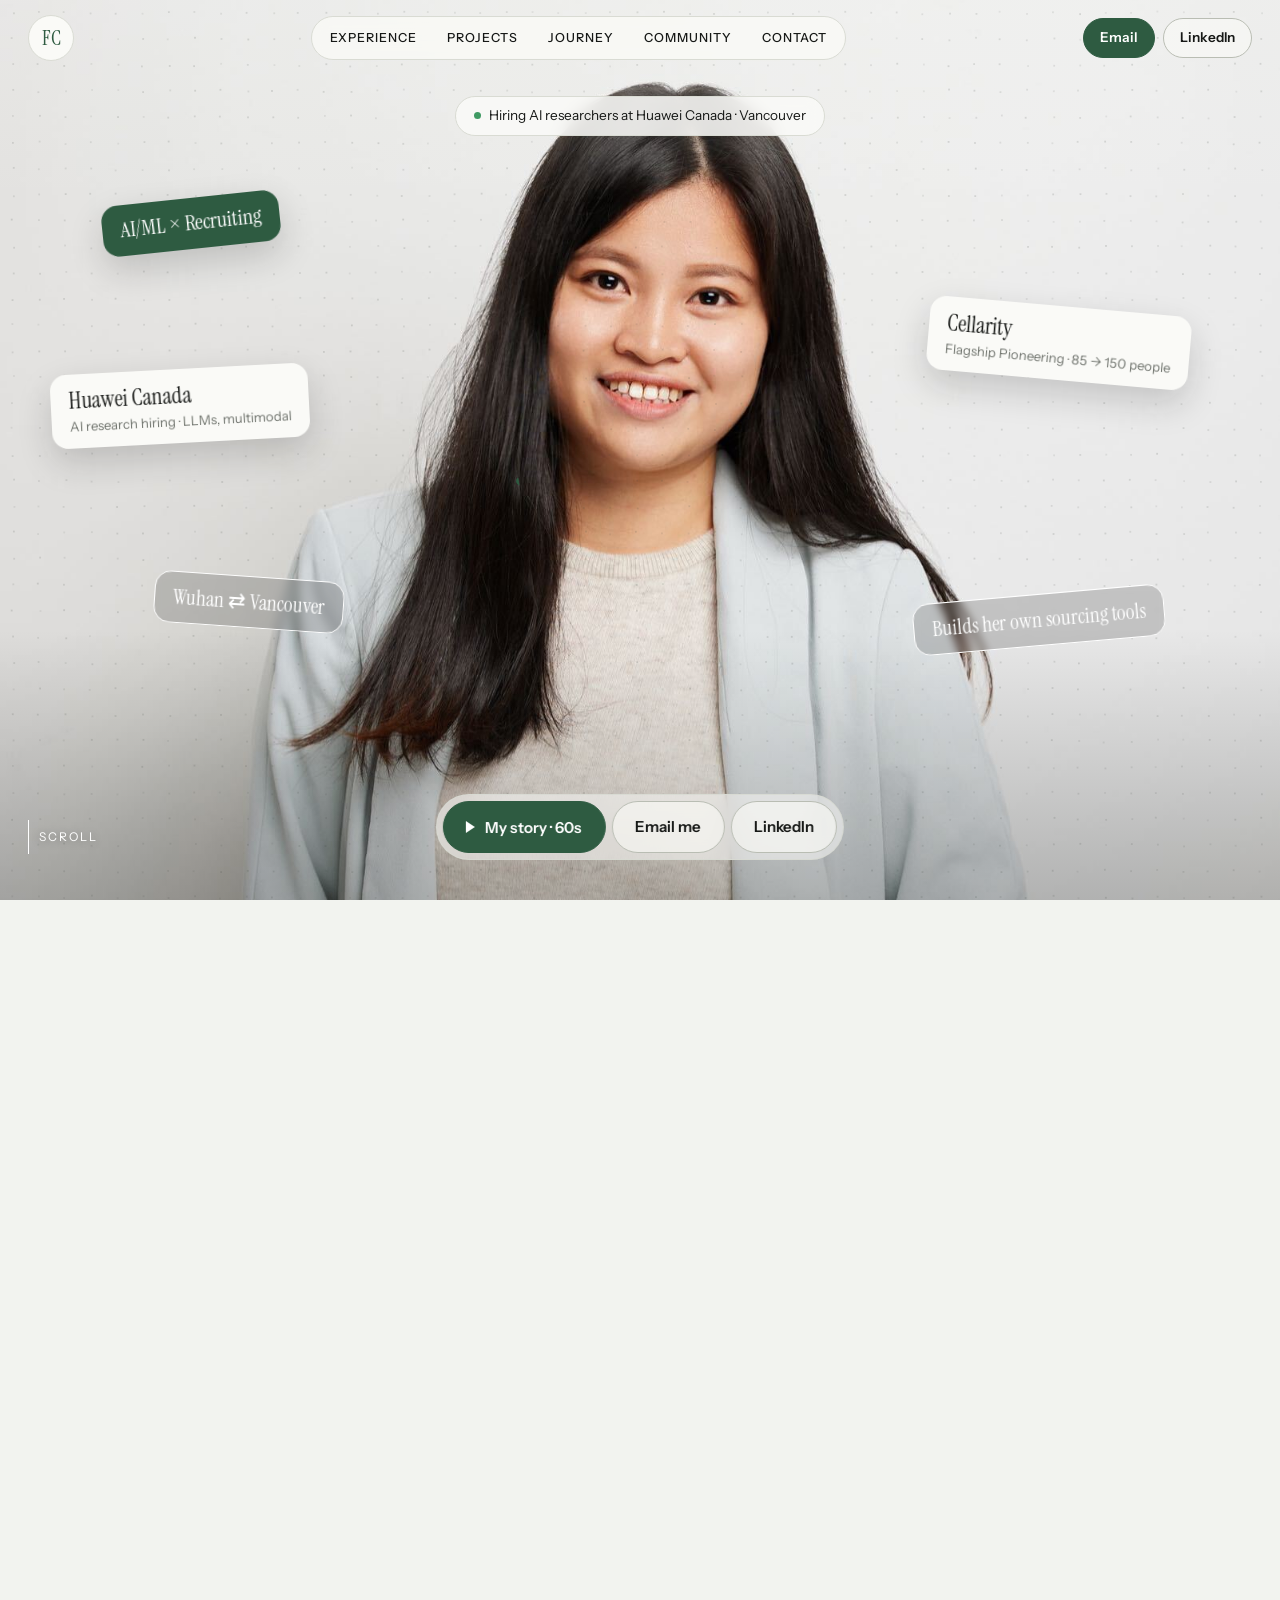
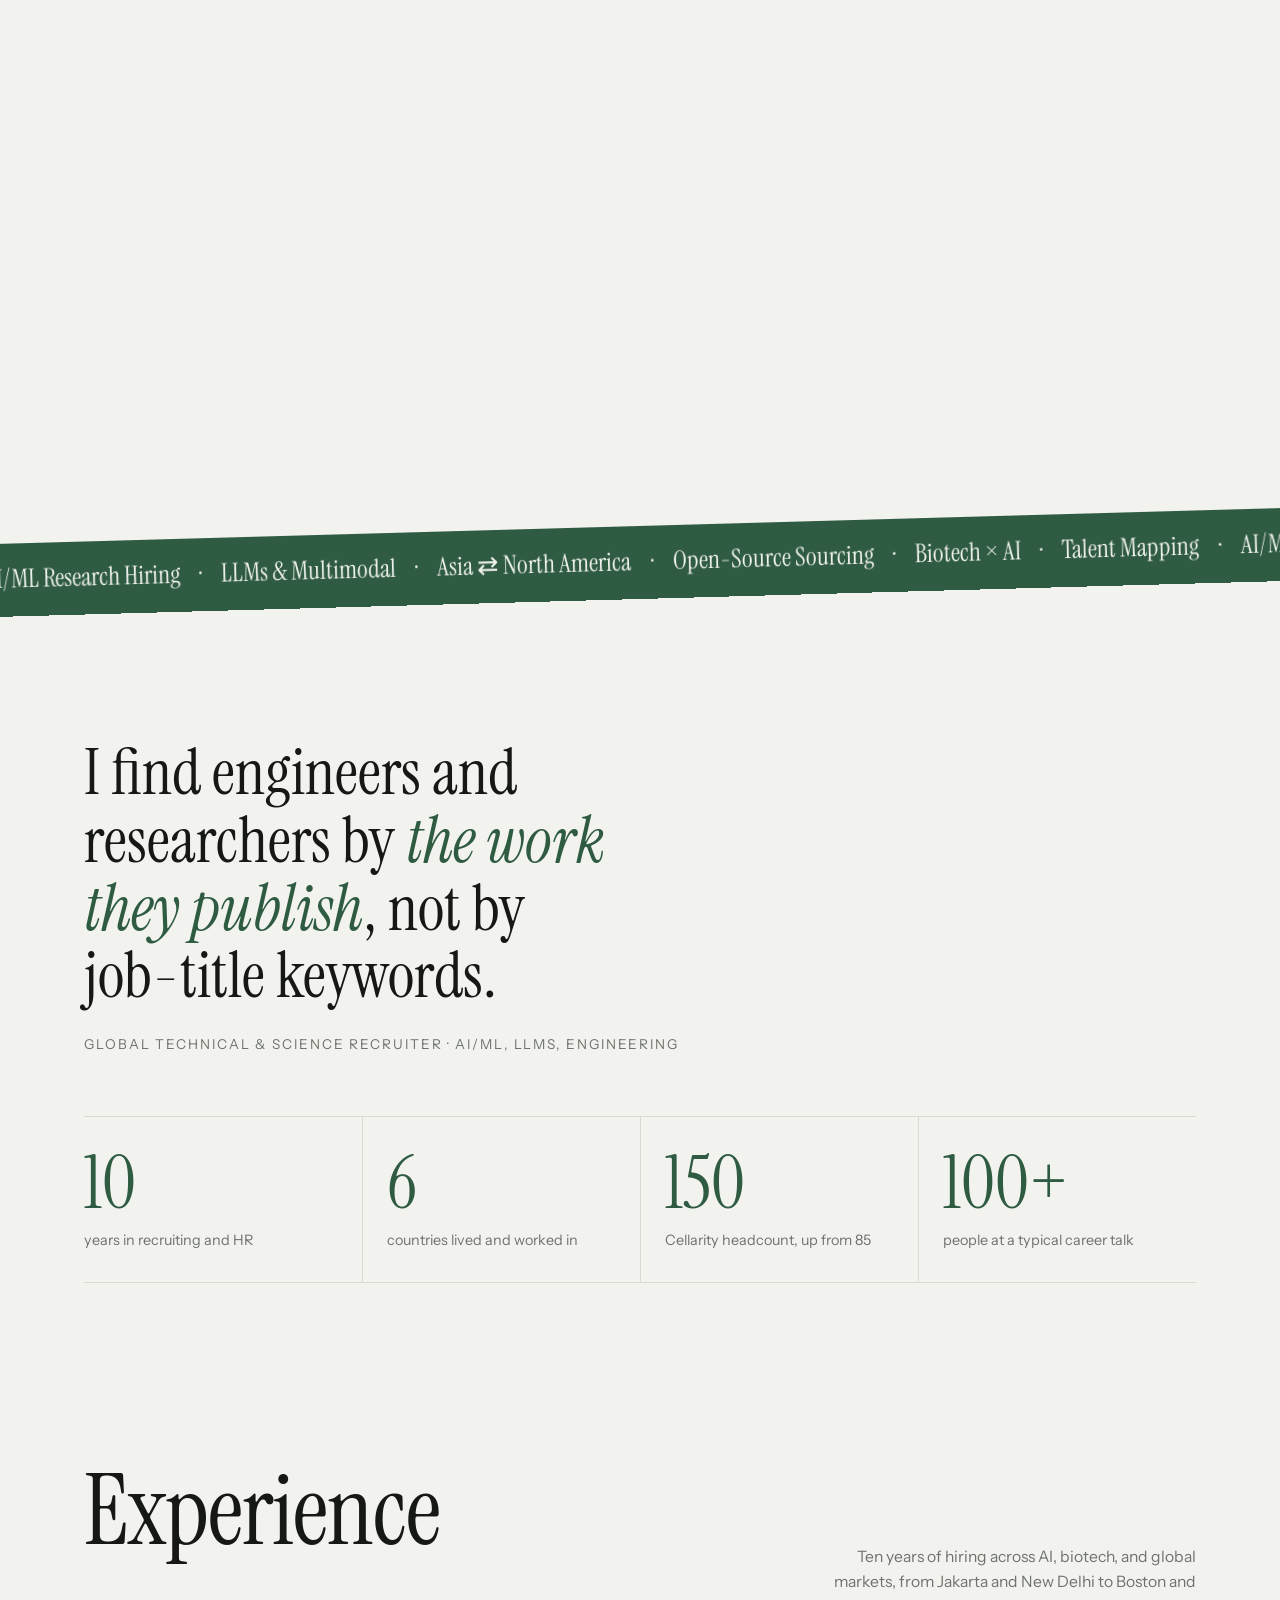
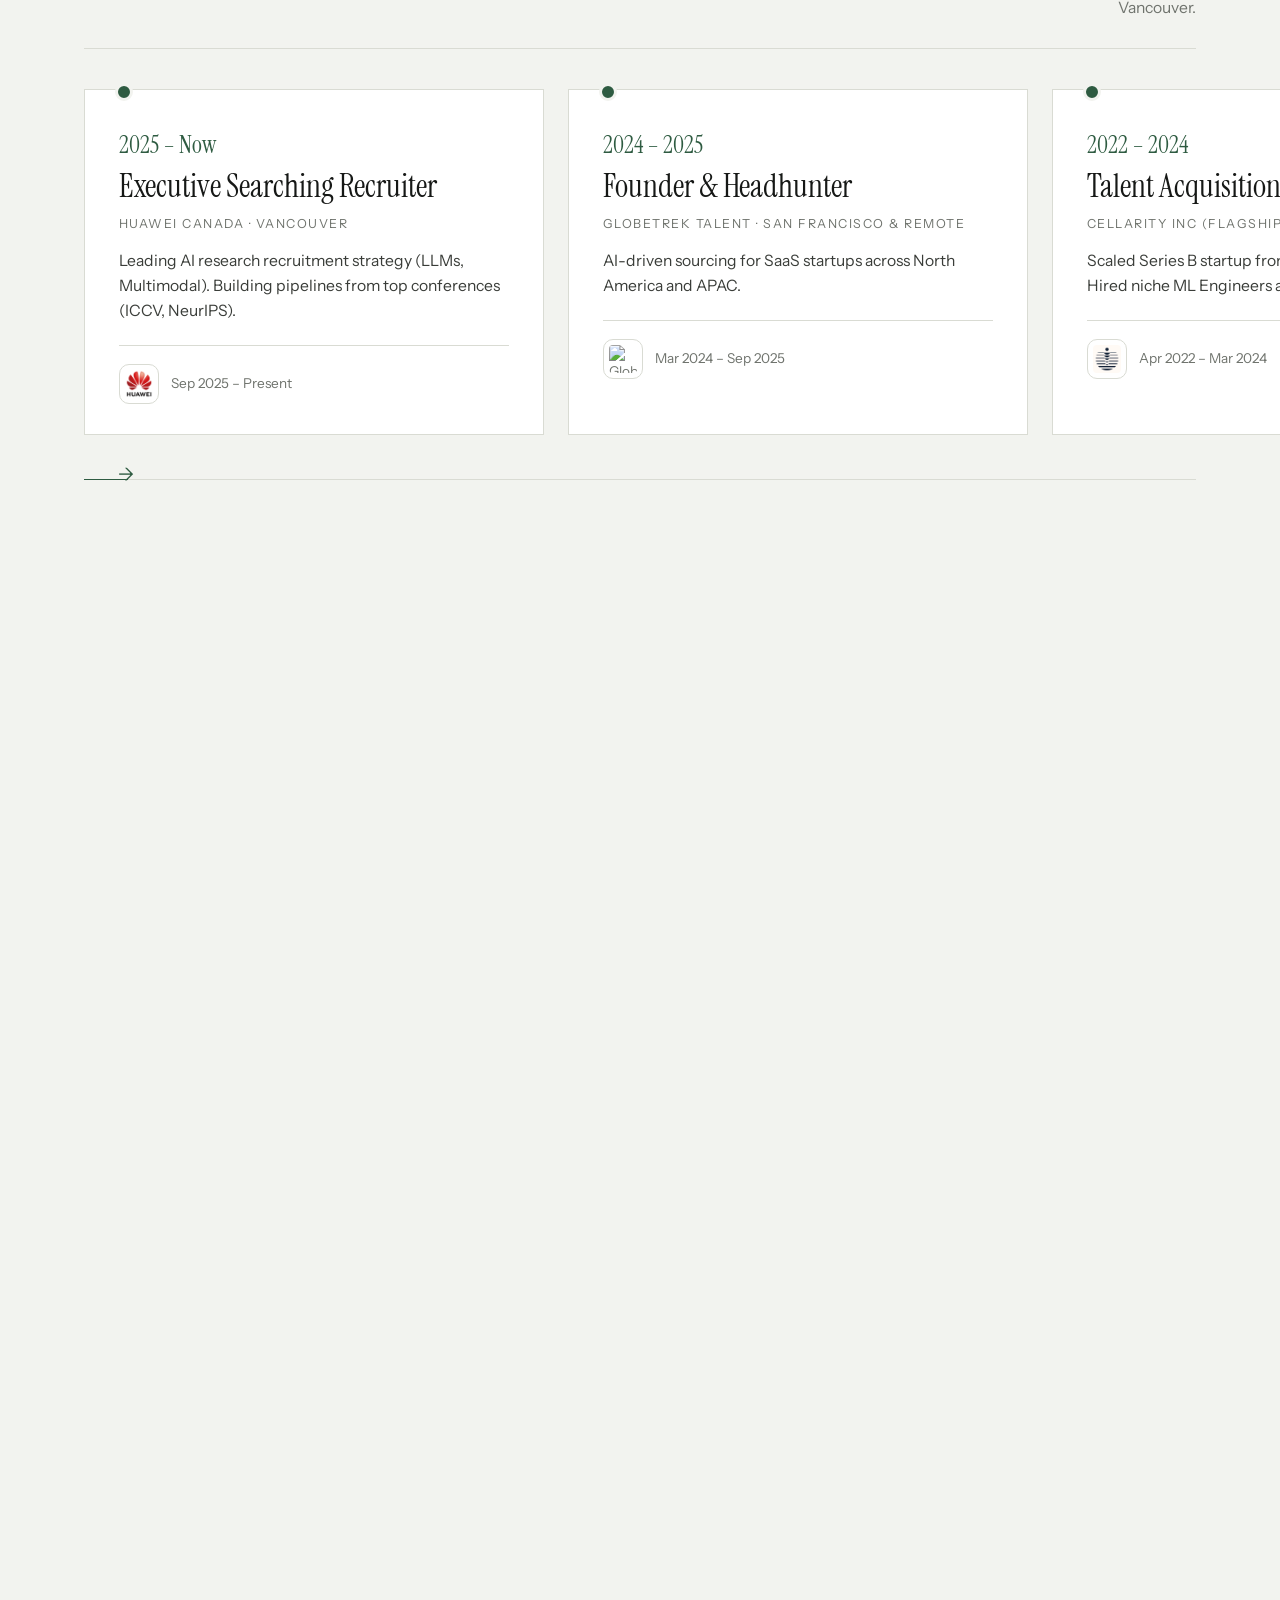
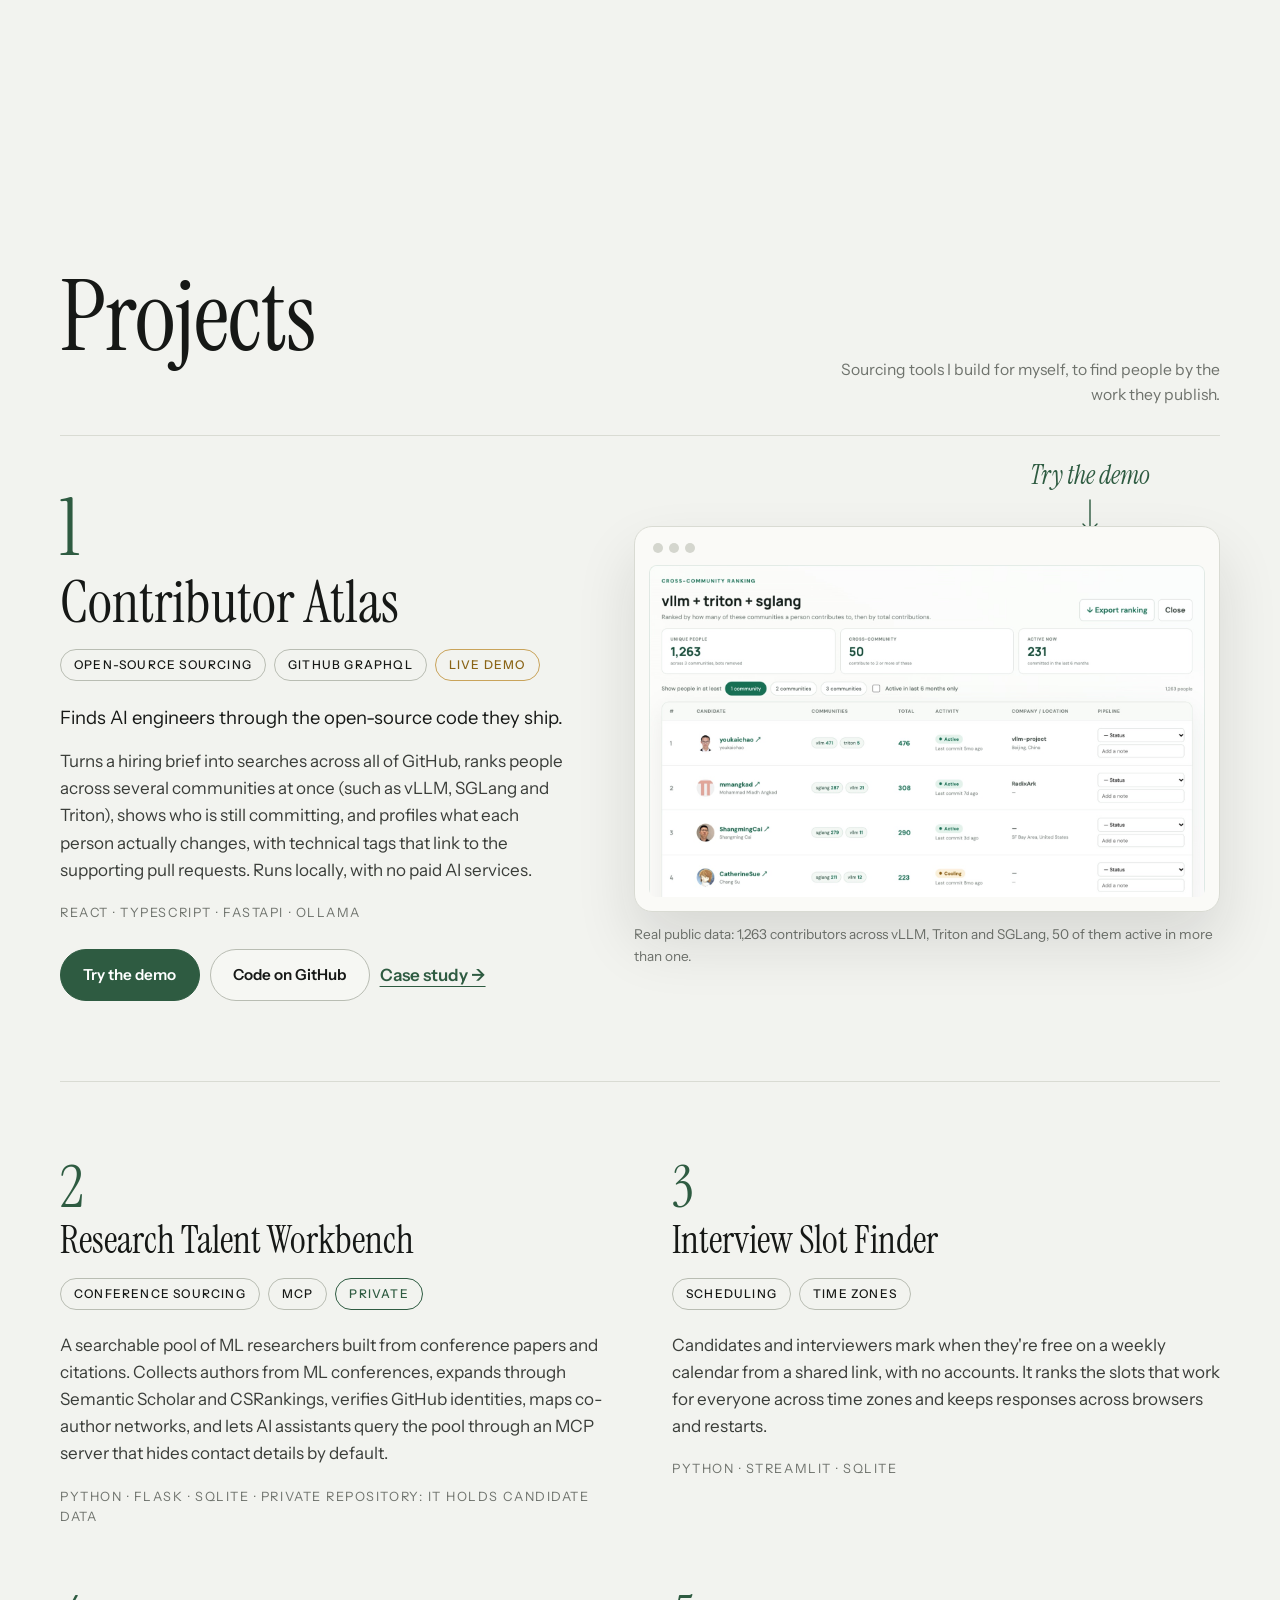
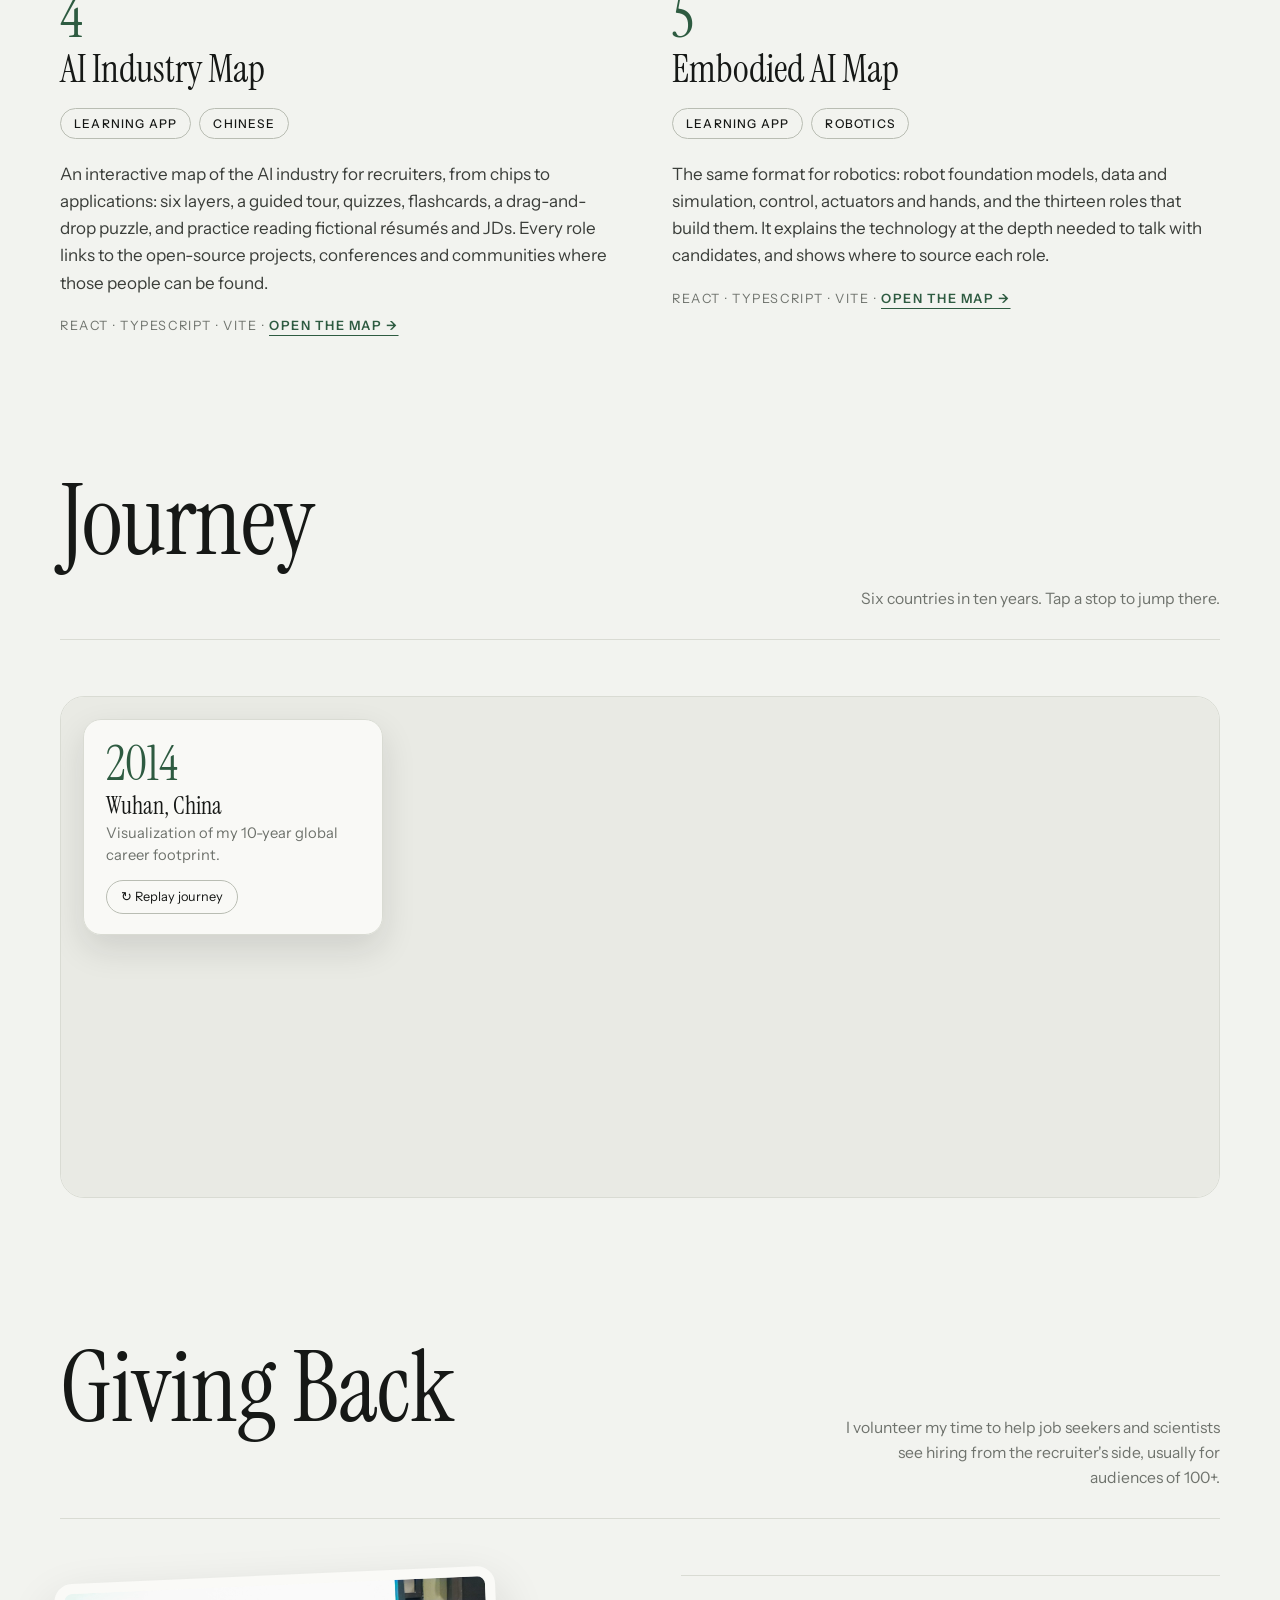
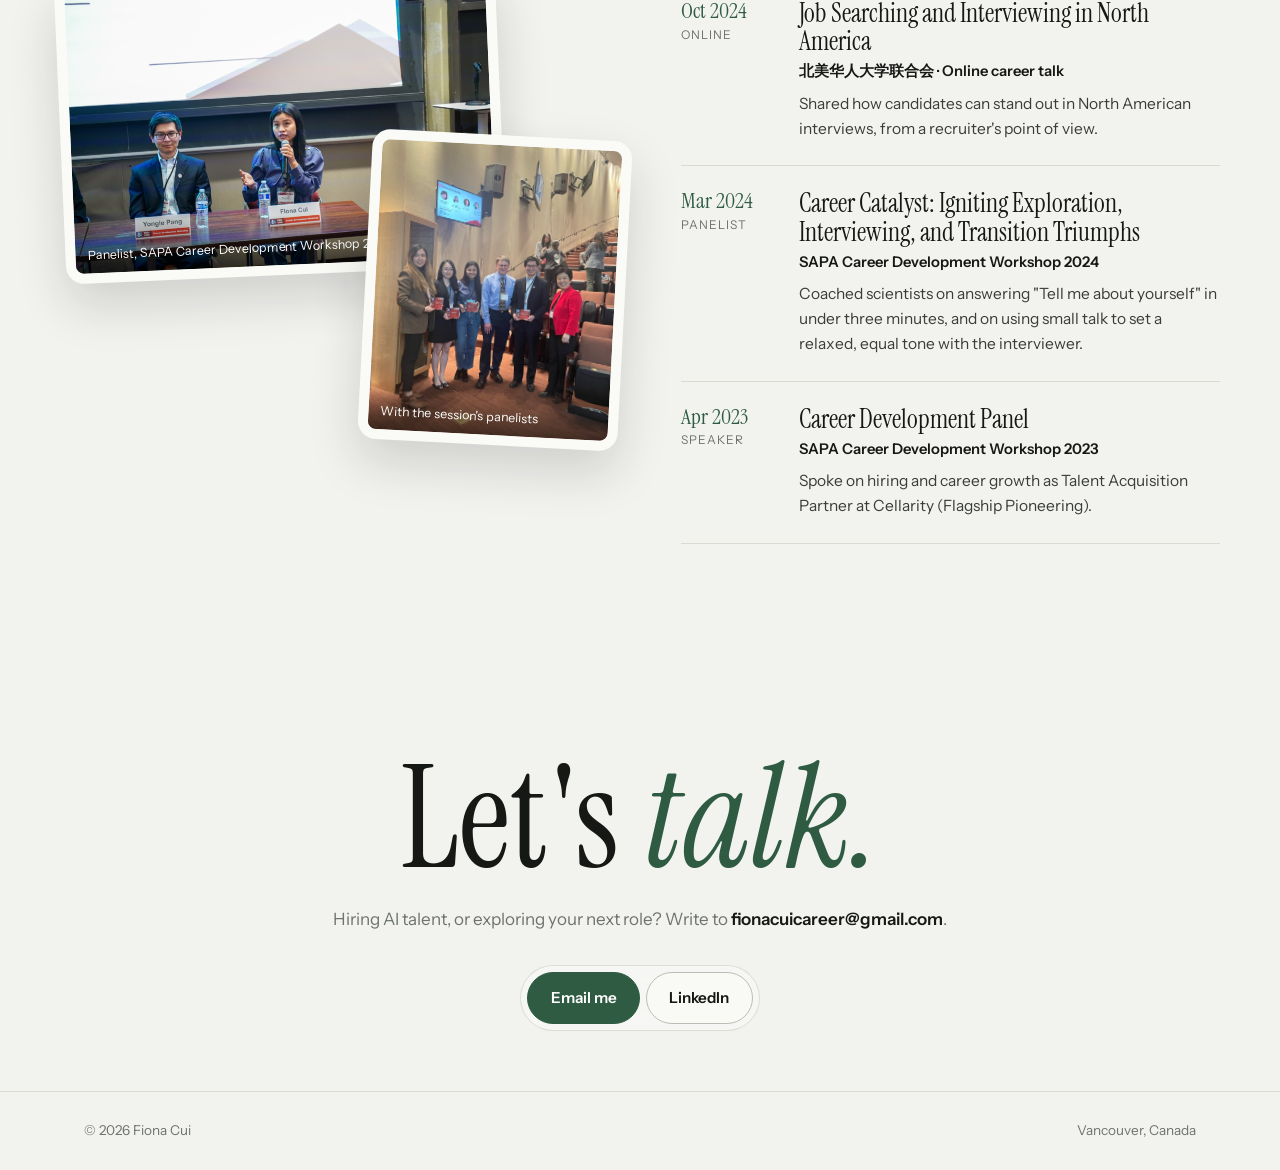
==== commit 143fcf39: "Add both learning maps to Projects and link the maps to each other Co-Authored-By: Claude Opus 5.5 <" ====
--- a/index.html
+++ b/index.html
@@ -493,6 +493,20 @@
                     <div class="pills"><span class="pill">Scheduling</span><span class="pill">Time zones</span></div>
                     <p>Candidates and interviewers mark when they're free on a weekly calendar from a shared link, with no accounts. It ranks the slots that work for everyone across time zones and keeps responses across browsers and restarts.</p>
                     <p class="meta">Python · Streamlit · SQLite</p>
+                </article>
+                <article data-reveal>
+                    <div class="project-num">4</div>
+                    <h3>AI Industry Map</h3>
+                    <div class="pills"><span class="pill">Learning app</span><span class="pill">Chinese</span></div>
+                    <p>An interactive map of the AI industry for recruiters, from chips to applications: six layers, a guided tour, quizzes, flashcards, a drag-and-drop puzzle, and practice reading fictional résumés and JDs. Every role links to the open-source projects, conferences and communities where those people can be found.</p>
+                    <p class="meta">React · TypeScript · Vite · <a class="text-link" href="ai-map/">Open the map →</a></p>
+                </article>
+                <article data-reveal style="--delay: 0.12s">
+                    <div class="project-num">5</div>
+                    <h3>Embodied AI Map</h3>
+                    <div class="pills"><span class="pill">Learning app</span><span class="pill">Robotics</span></div>
+                    <p>The same format for robotics: robot foundation models, data and simulation, control, actuators and hands, and the thirteen roles that build them. It explains the technology at the depth needed to talk with candidates, and shows where to source each role.</p>
+                    <p class="meta">React · TypeScript · Vite · <a class="text-link" href="embodied-map/">Open the map →</a></p>
                 </article>
             </div>
         </section>
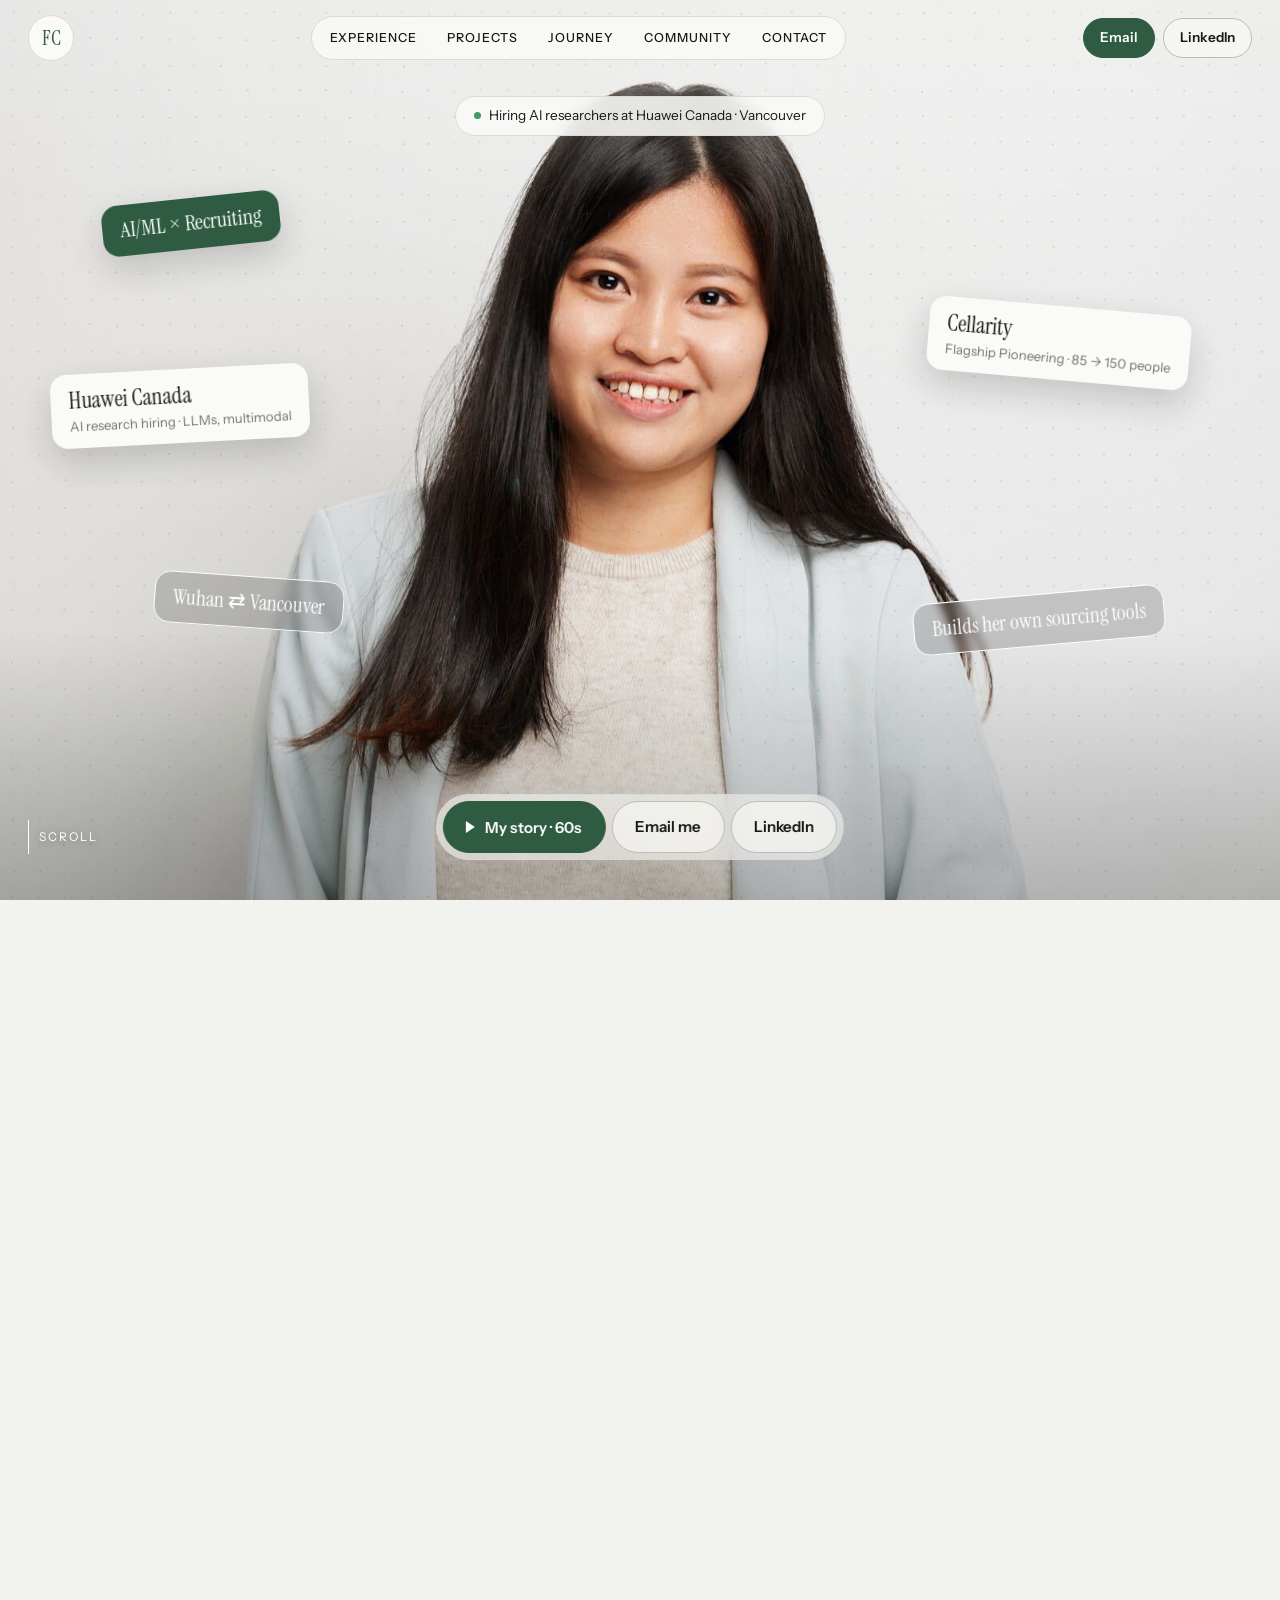
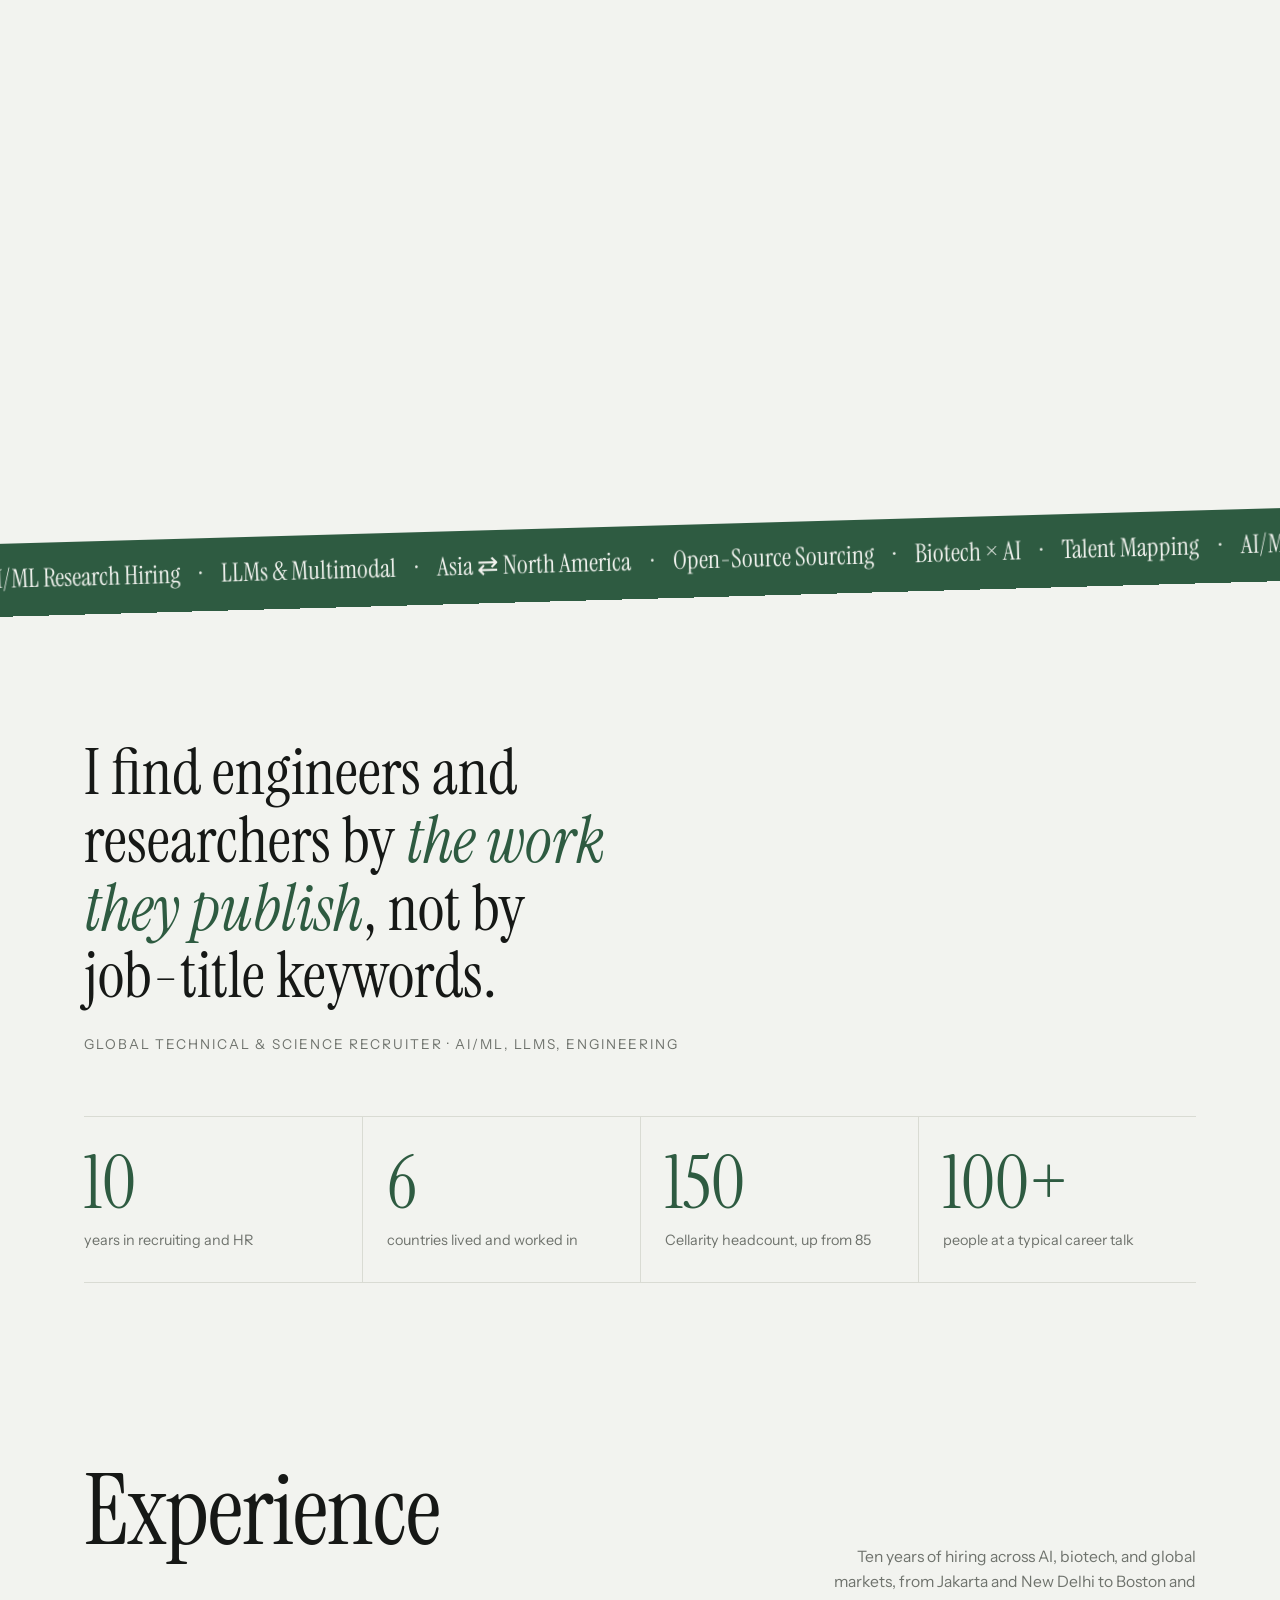
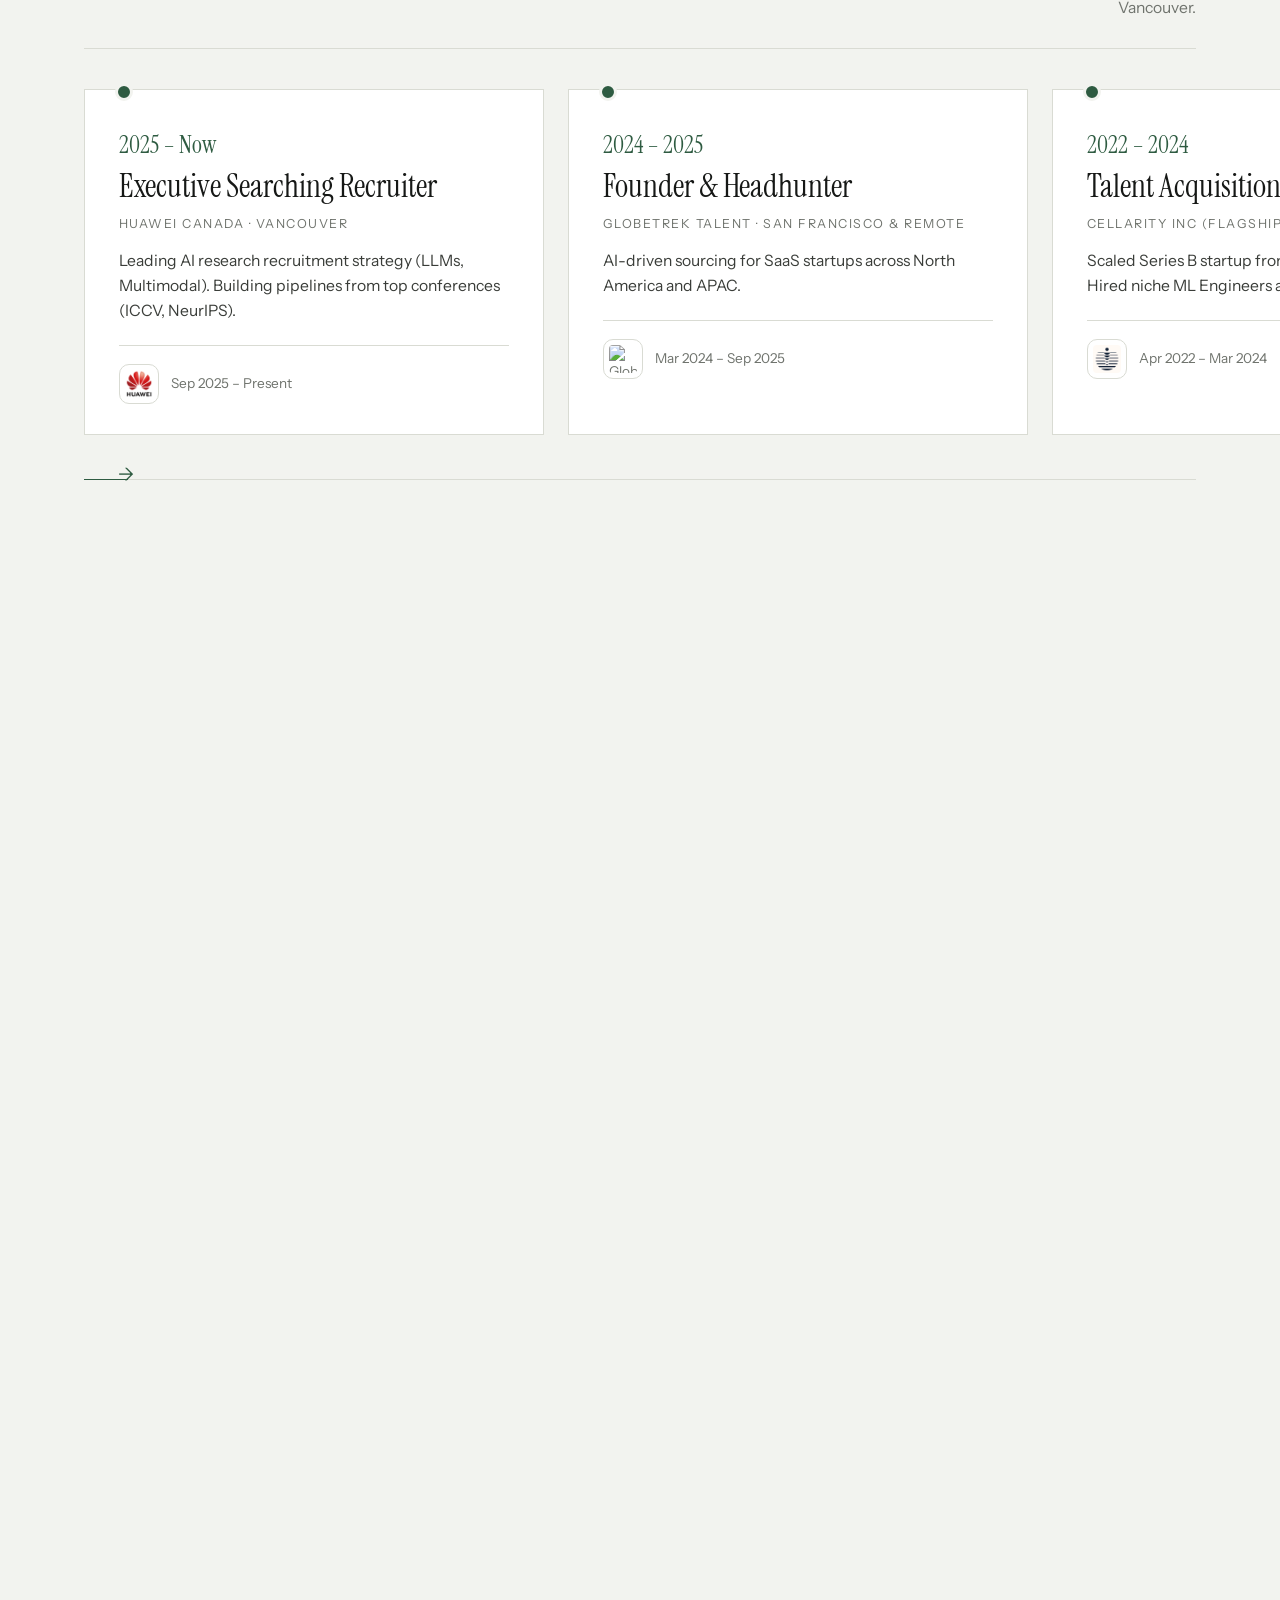
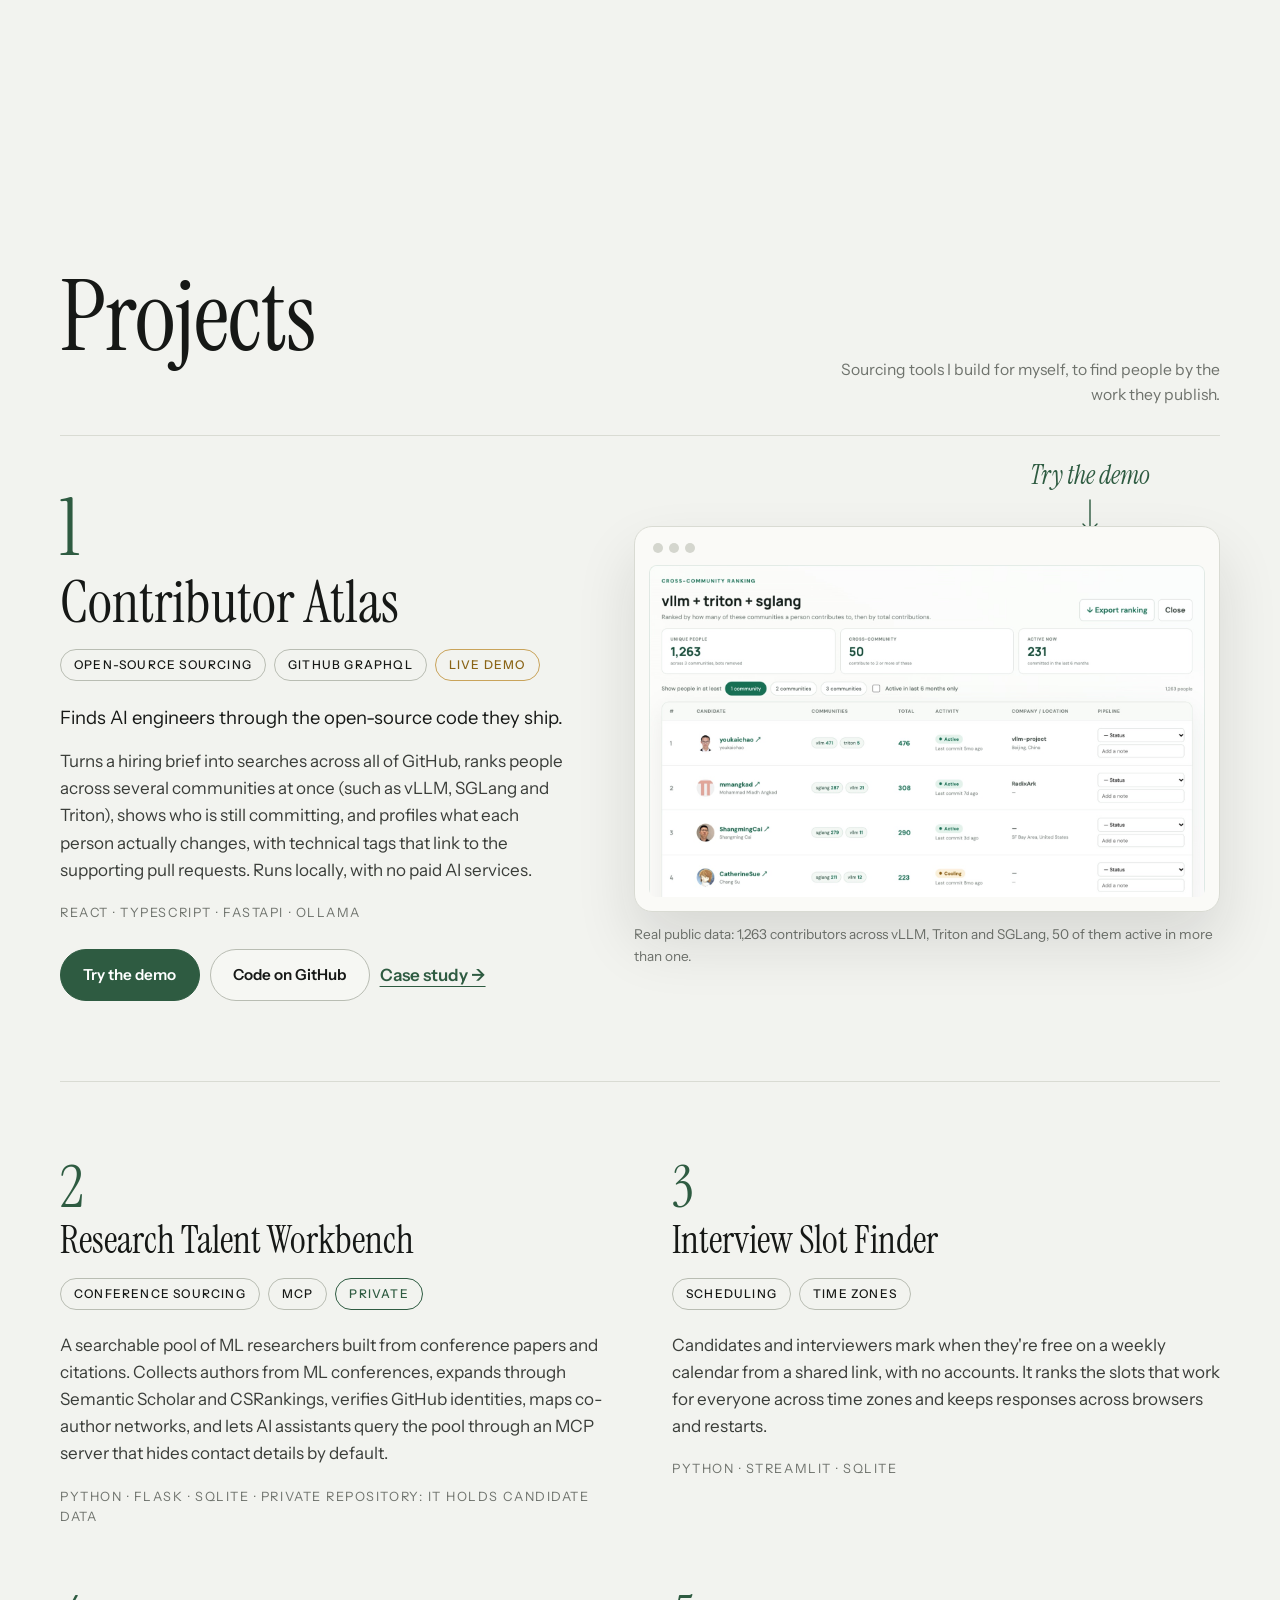
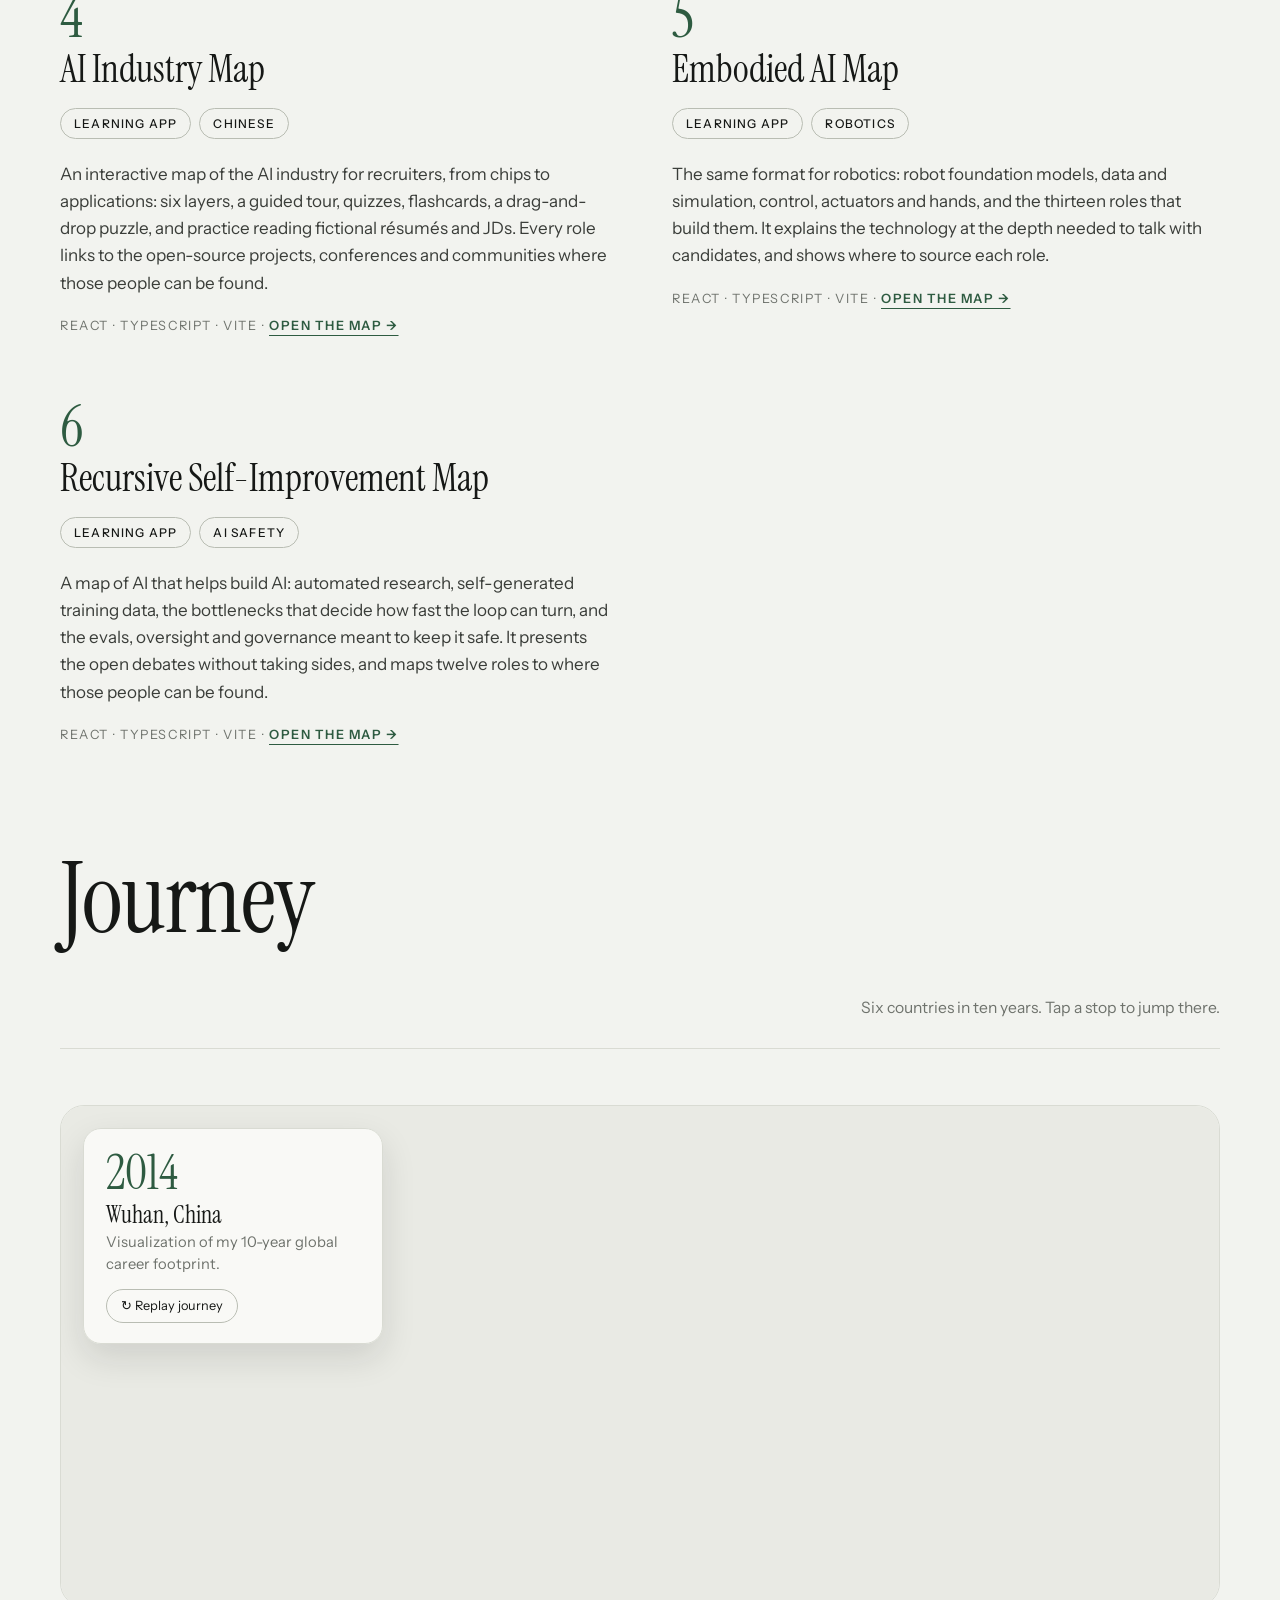
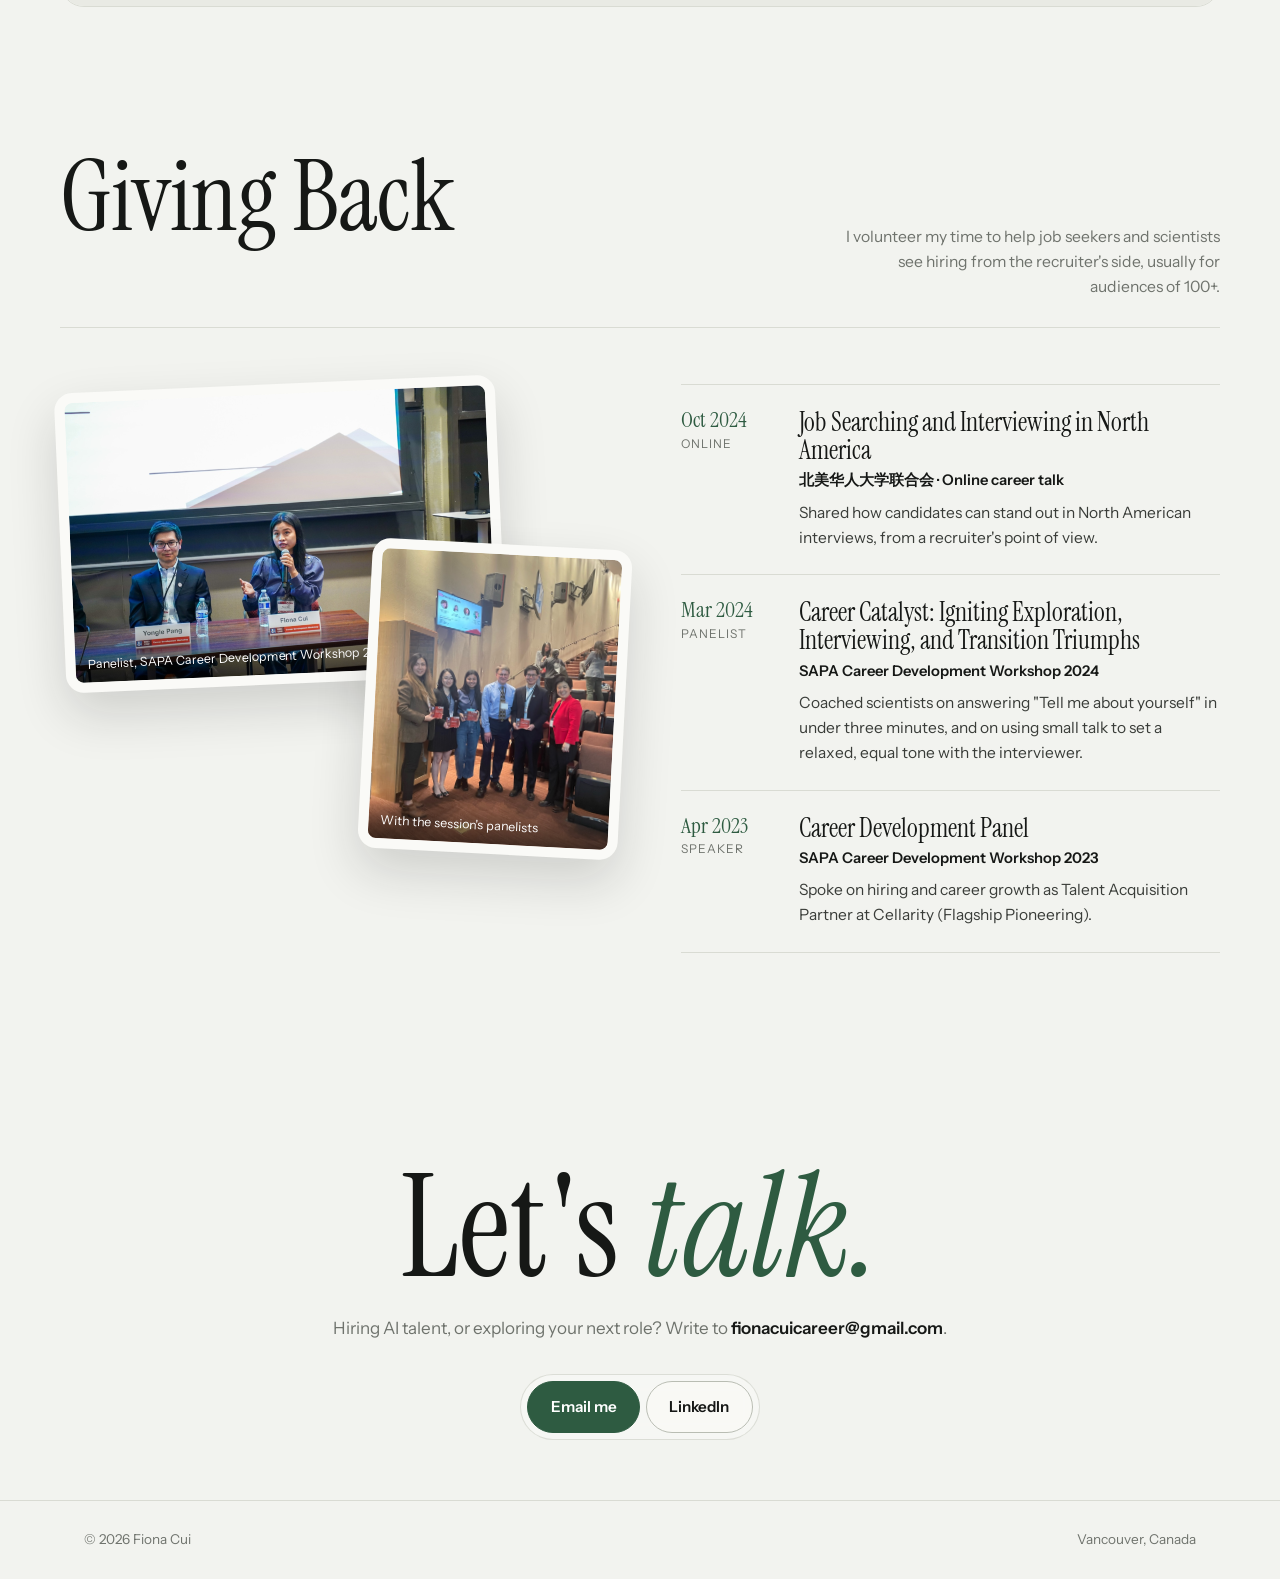
==== commit 413a7935: "Add recursive self-improvement map and link all three maps Co-Authored-By: Claude Opus 5.5 <noreply@" ====
--- a/index.html
+++ b/index.html
@@ -507,6 +507,13 @@
                     <div class="pills"><span class="pill">Learning app</span><span class="pill">Robotics</span></div>
                     <p>The same format for robotics: robot foundation models, data and simulation, control, actuators and hands, and the thirteen roles that build them. It explains the technology at the depth needed to talk with candidates, and shows where to source each role.</p>
                     <p class="meta">React · TypeScript · Vite · <a class="text-link" href="embodied-map/">Open the map →</a></p>
+                </article>
+                <article data-reveal>
+                    <div class="project-num">6</div>
+                    <h3>Recursive Self-Improvement Map</h3>
+                    <div class="pills"><span class="pill">Learning app</span><span class="pill">AI safety</span></div>
+                    <p>A map of AI that helps build AI: automated research, self-generated training data, the bottlenecks that decide how fast the loop can turn, and the evals, oversight and governance meant to keep it safe. It presents the open debates without taking sides, and maps twelve roles to where those people can be found.</p>
+                    <p class="meta">React · TypeScript · Vite · <a class="text-link" href="rsi-map/">Open the map →</a></p>
                 </article>
             </div>
         </section>
